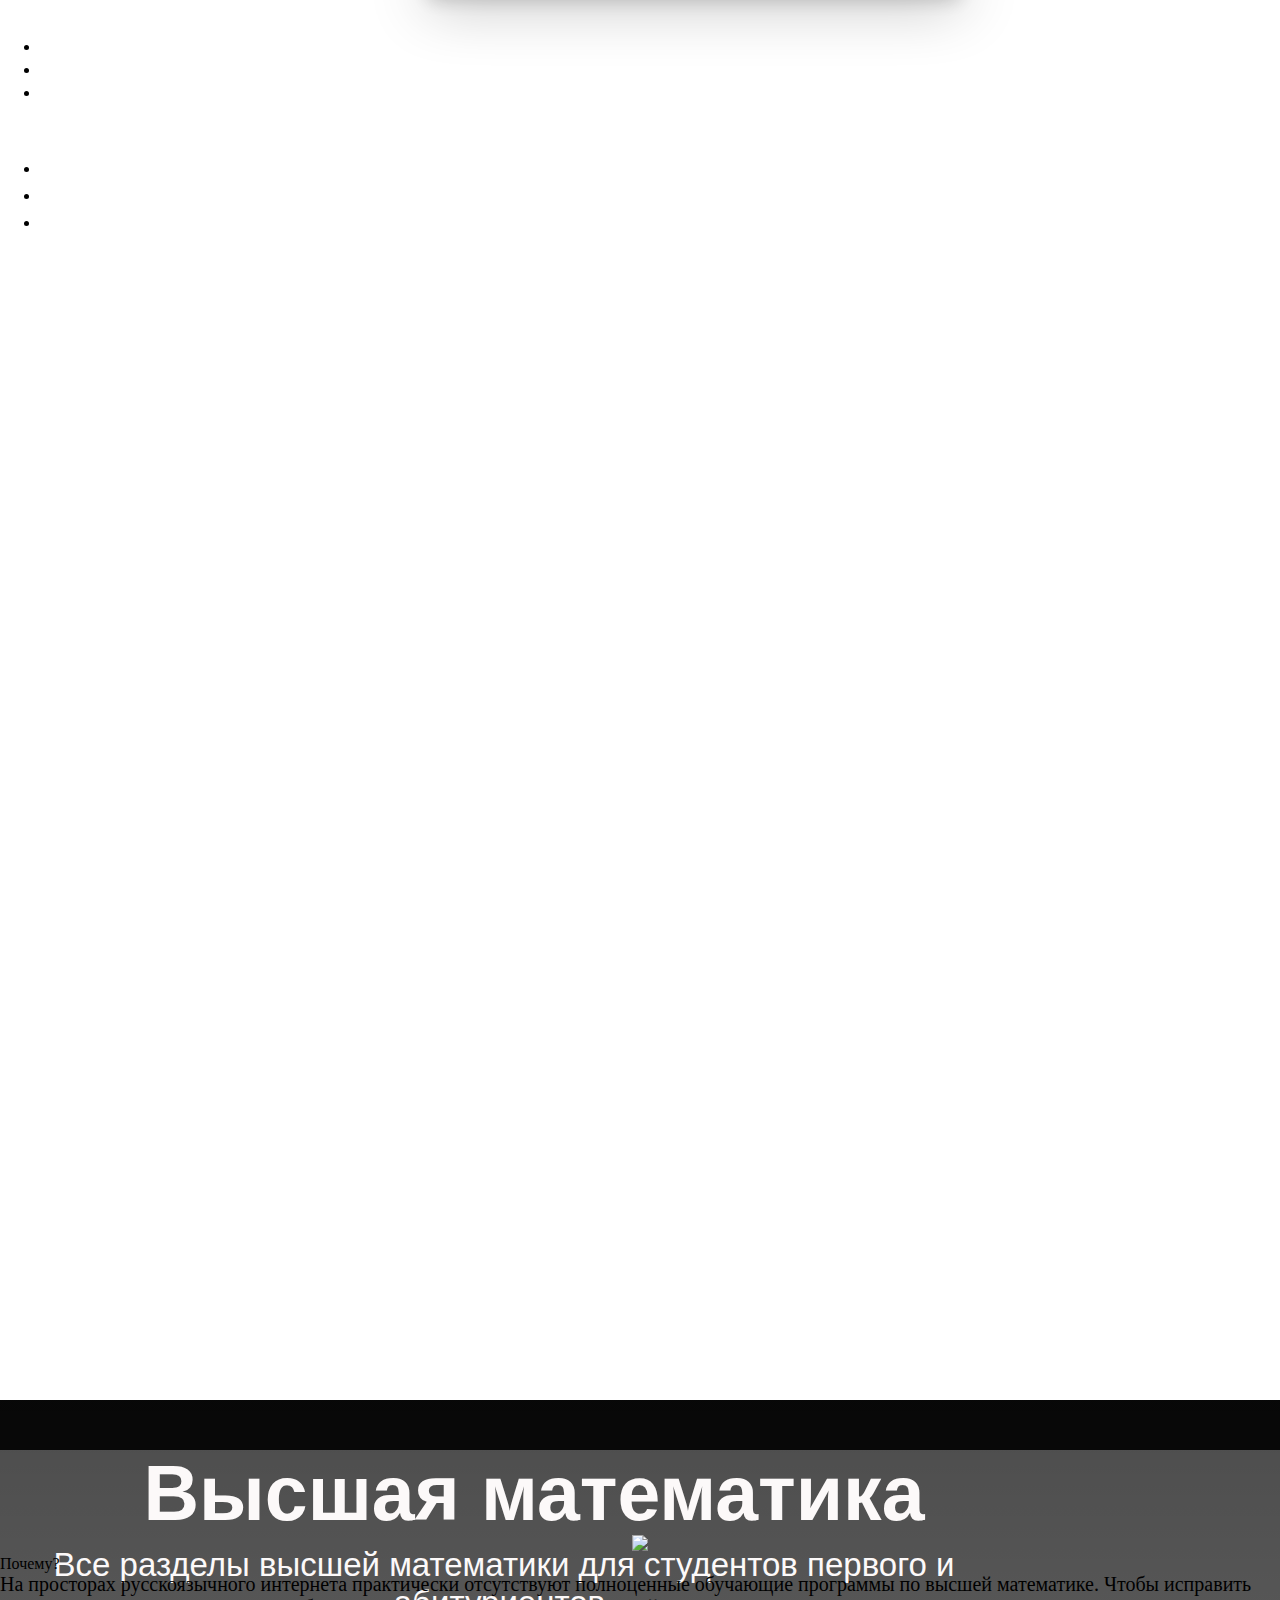
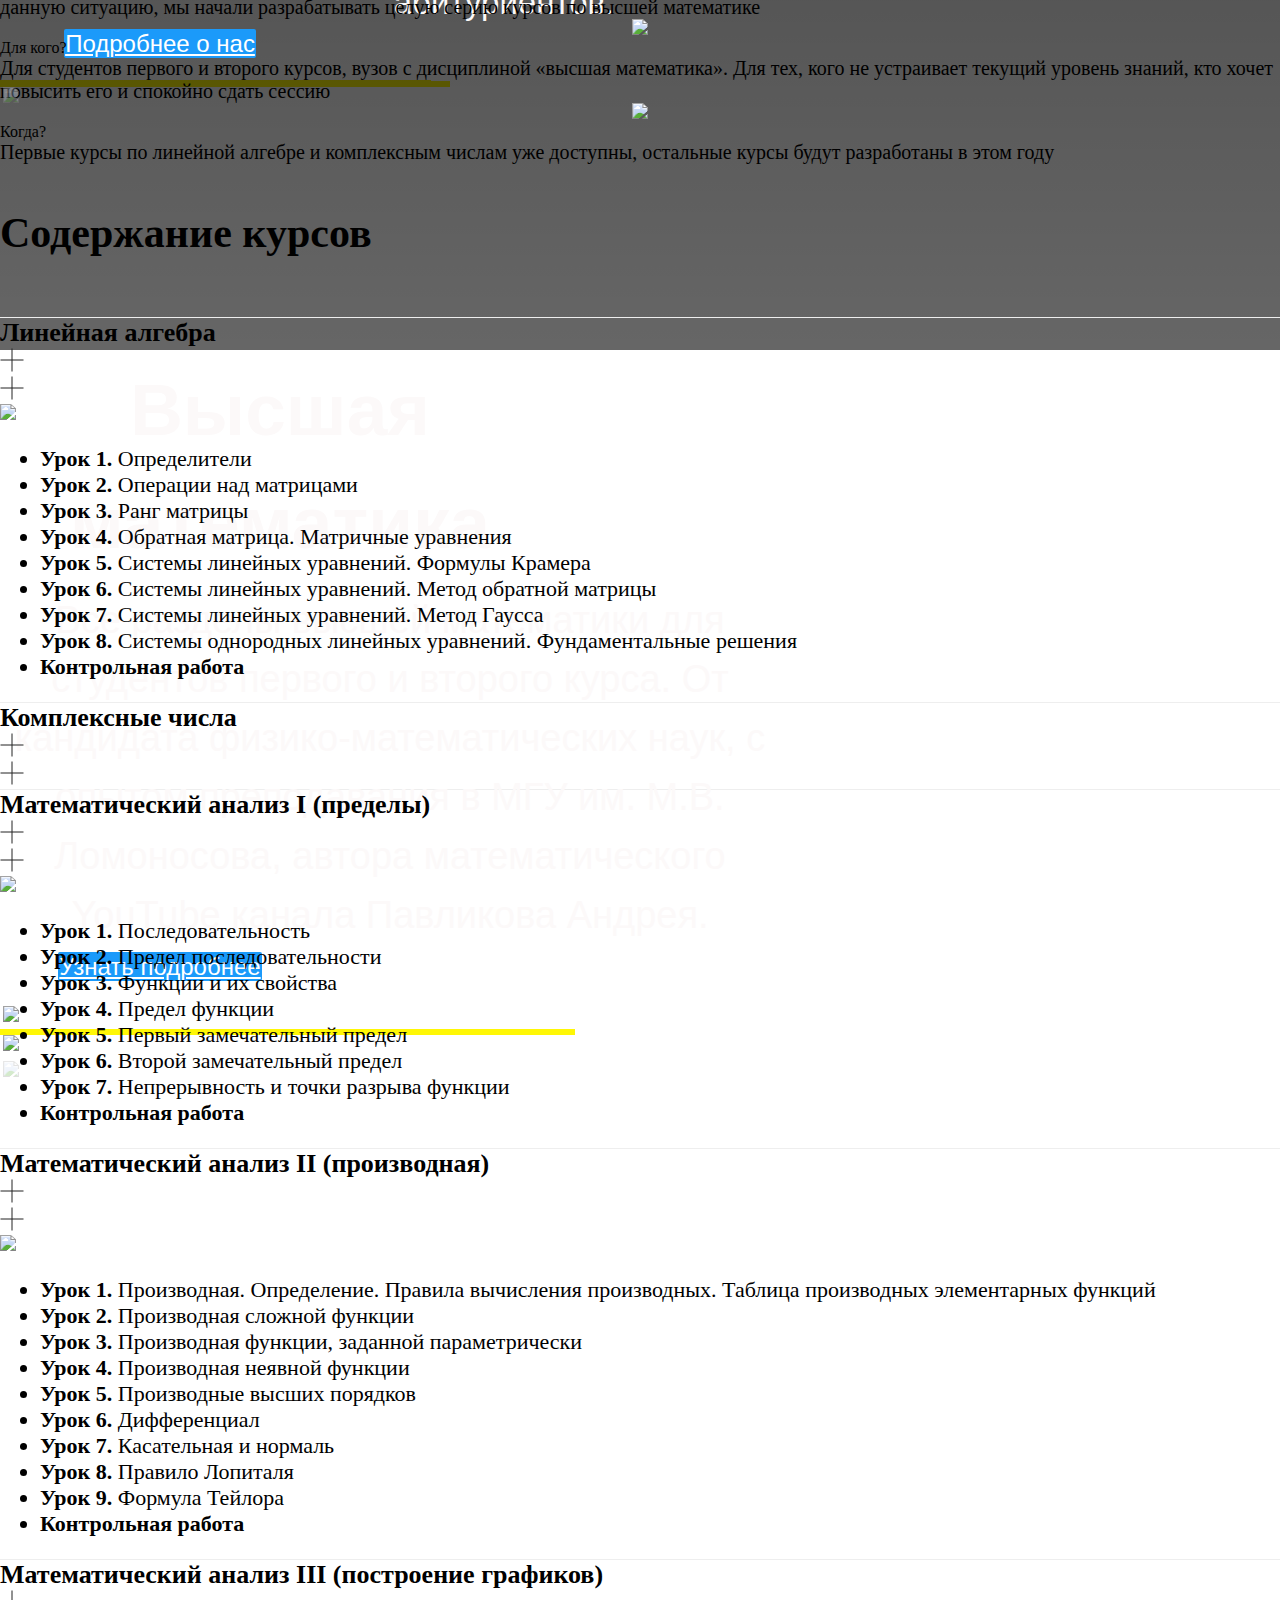
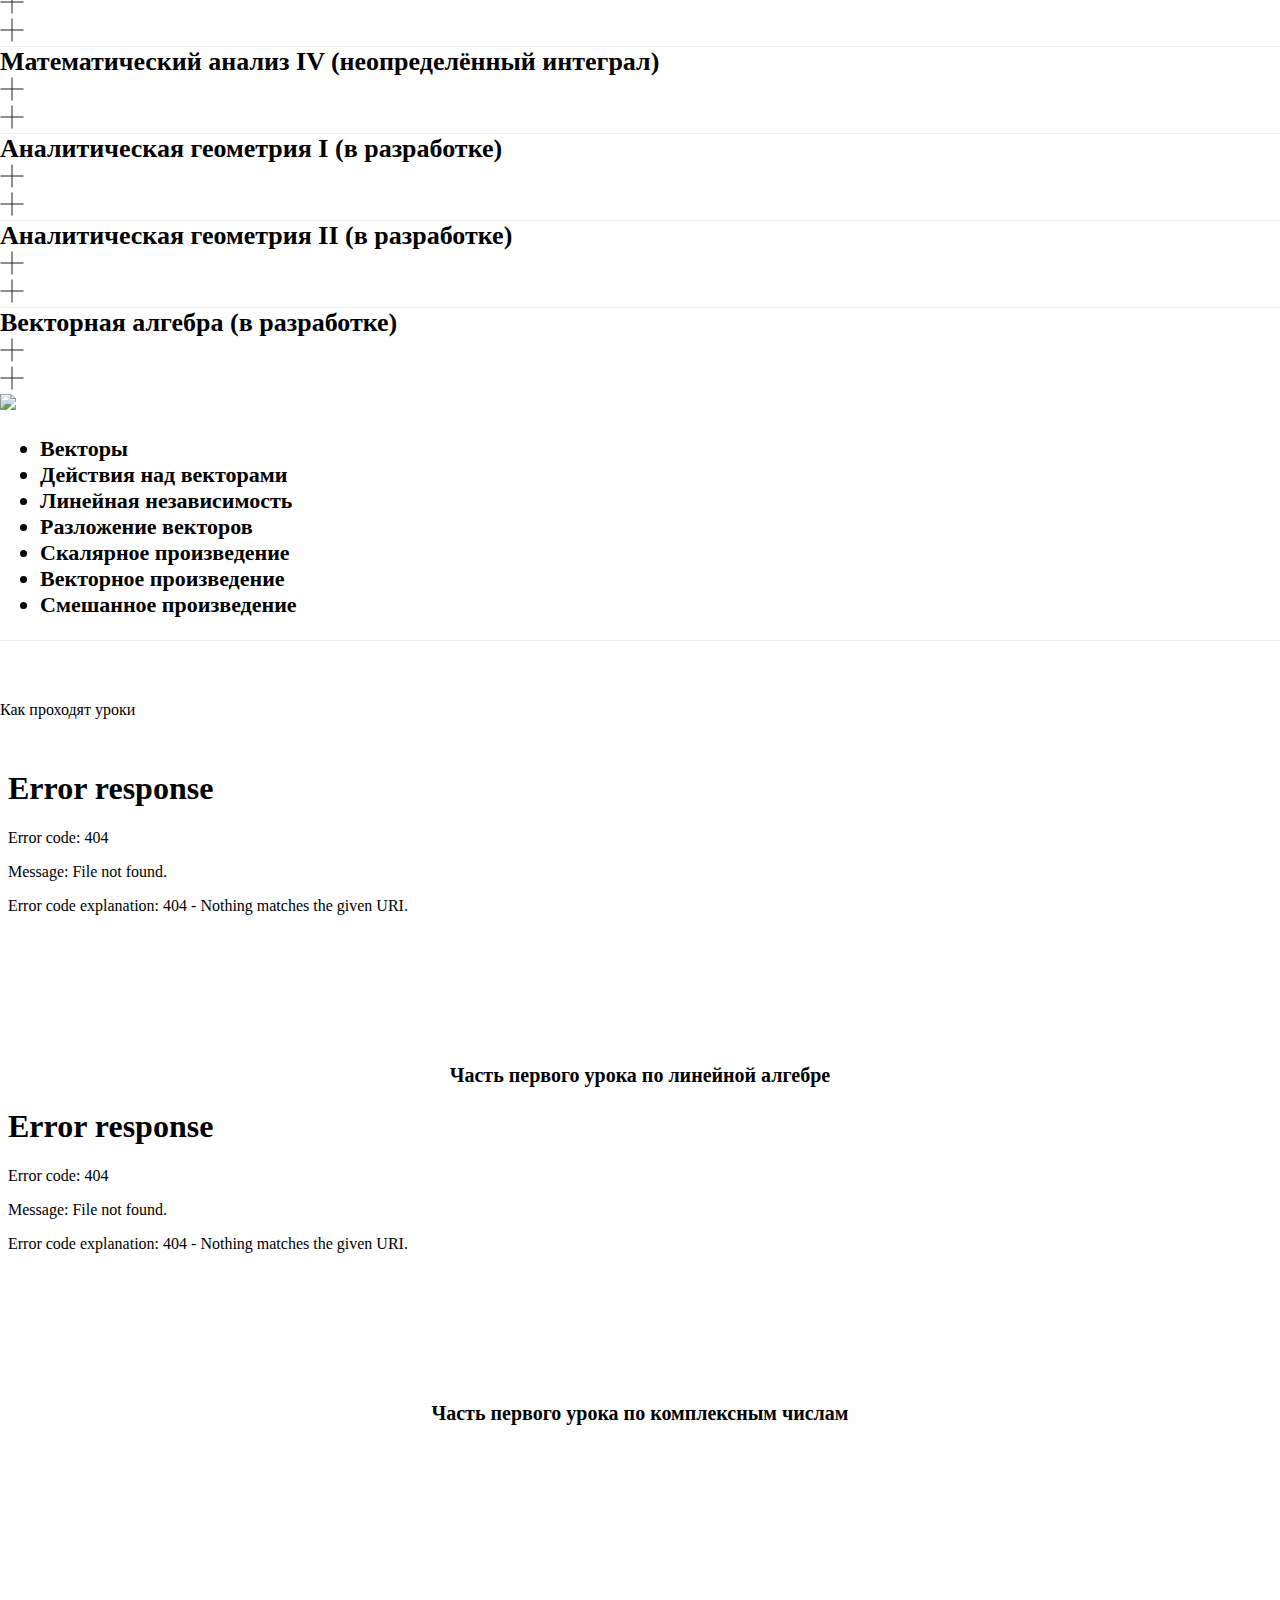
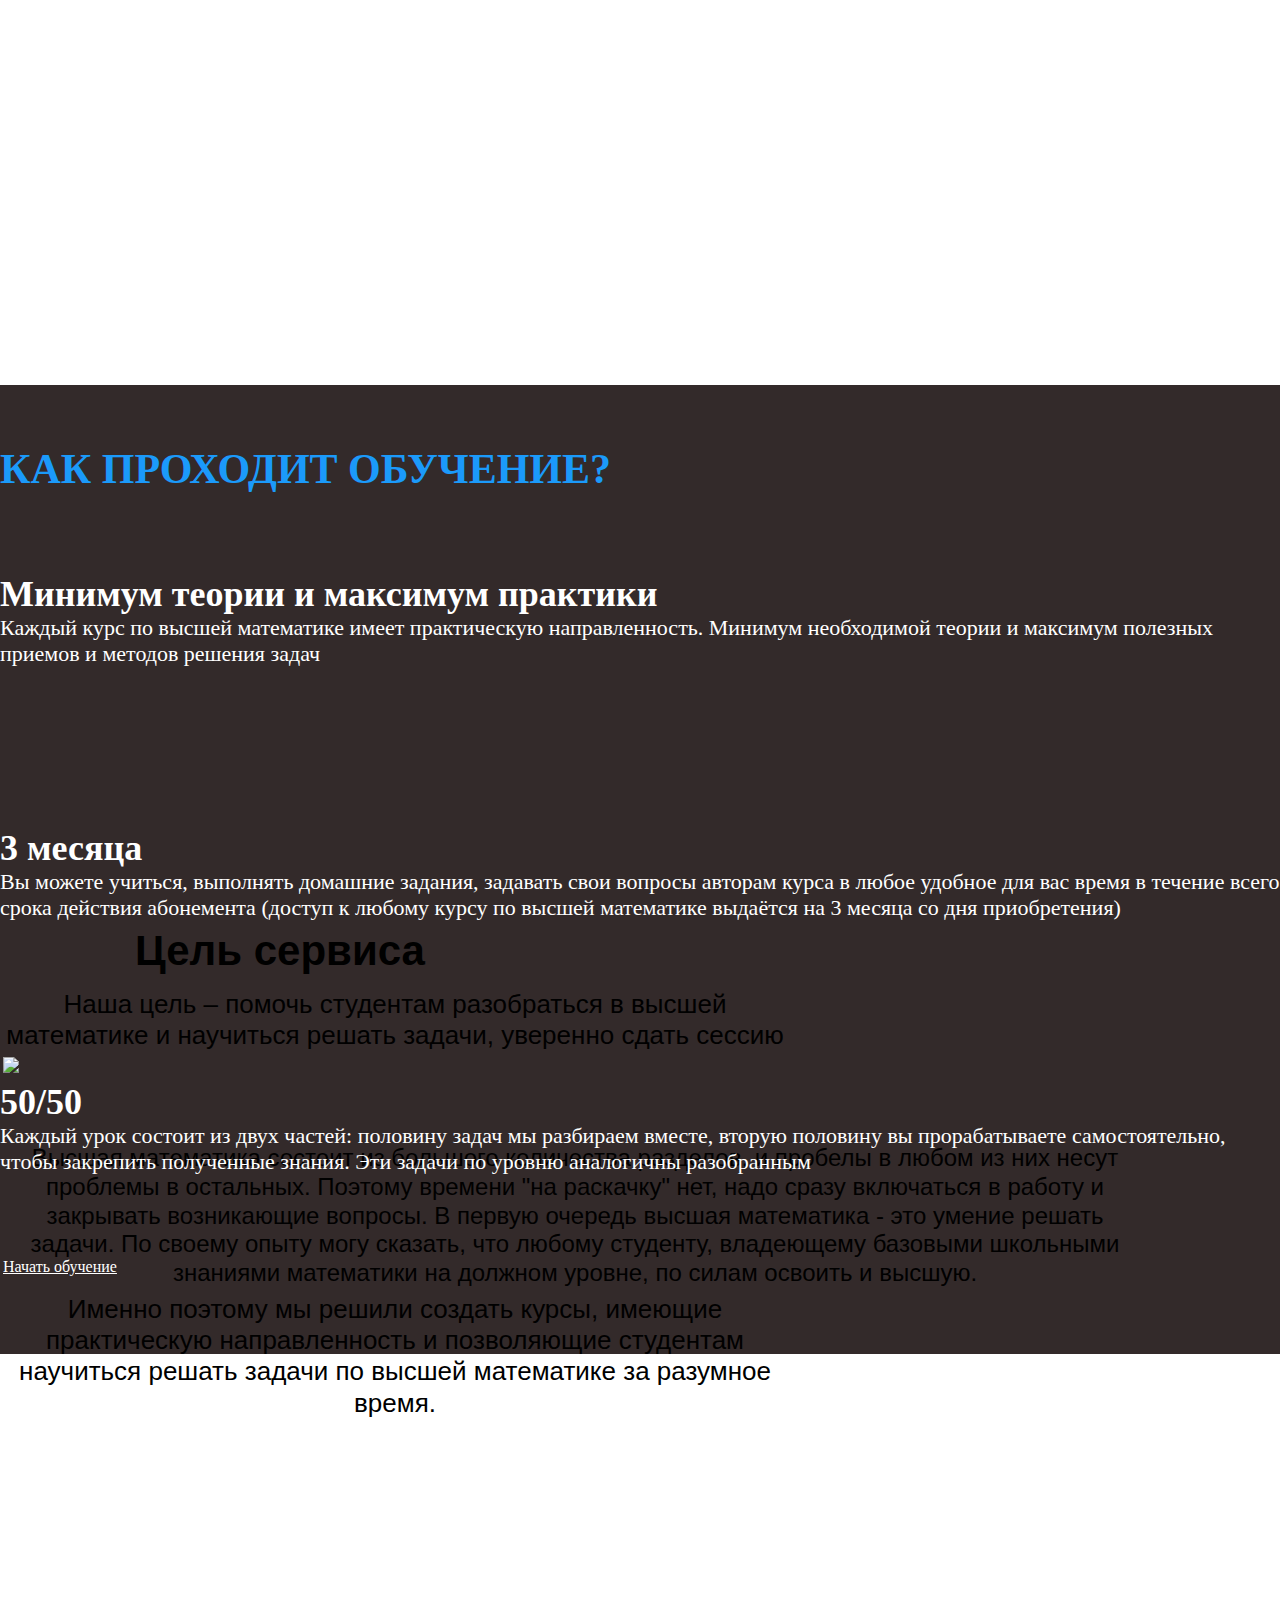
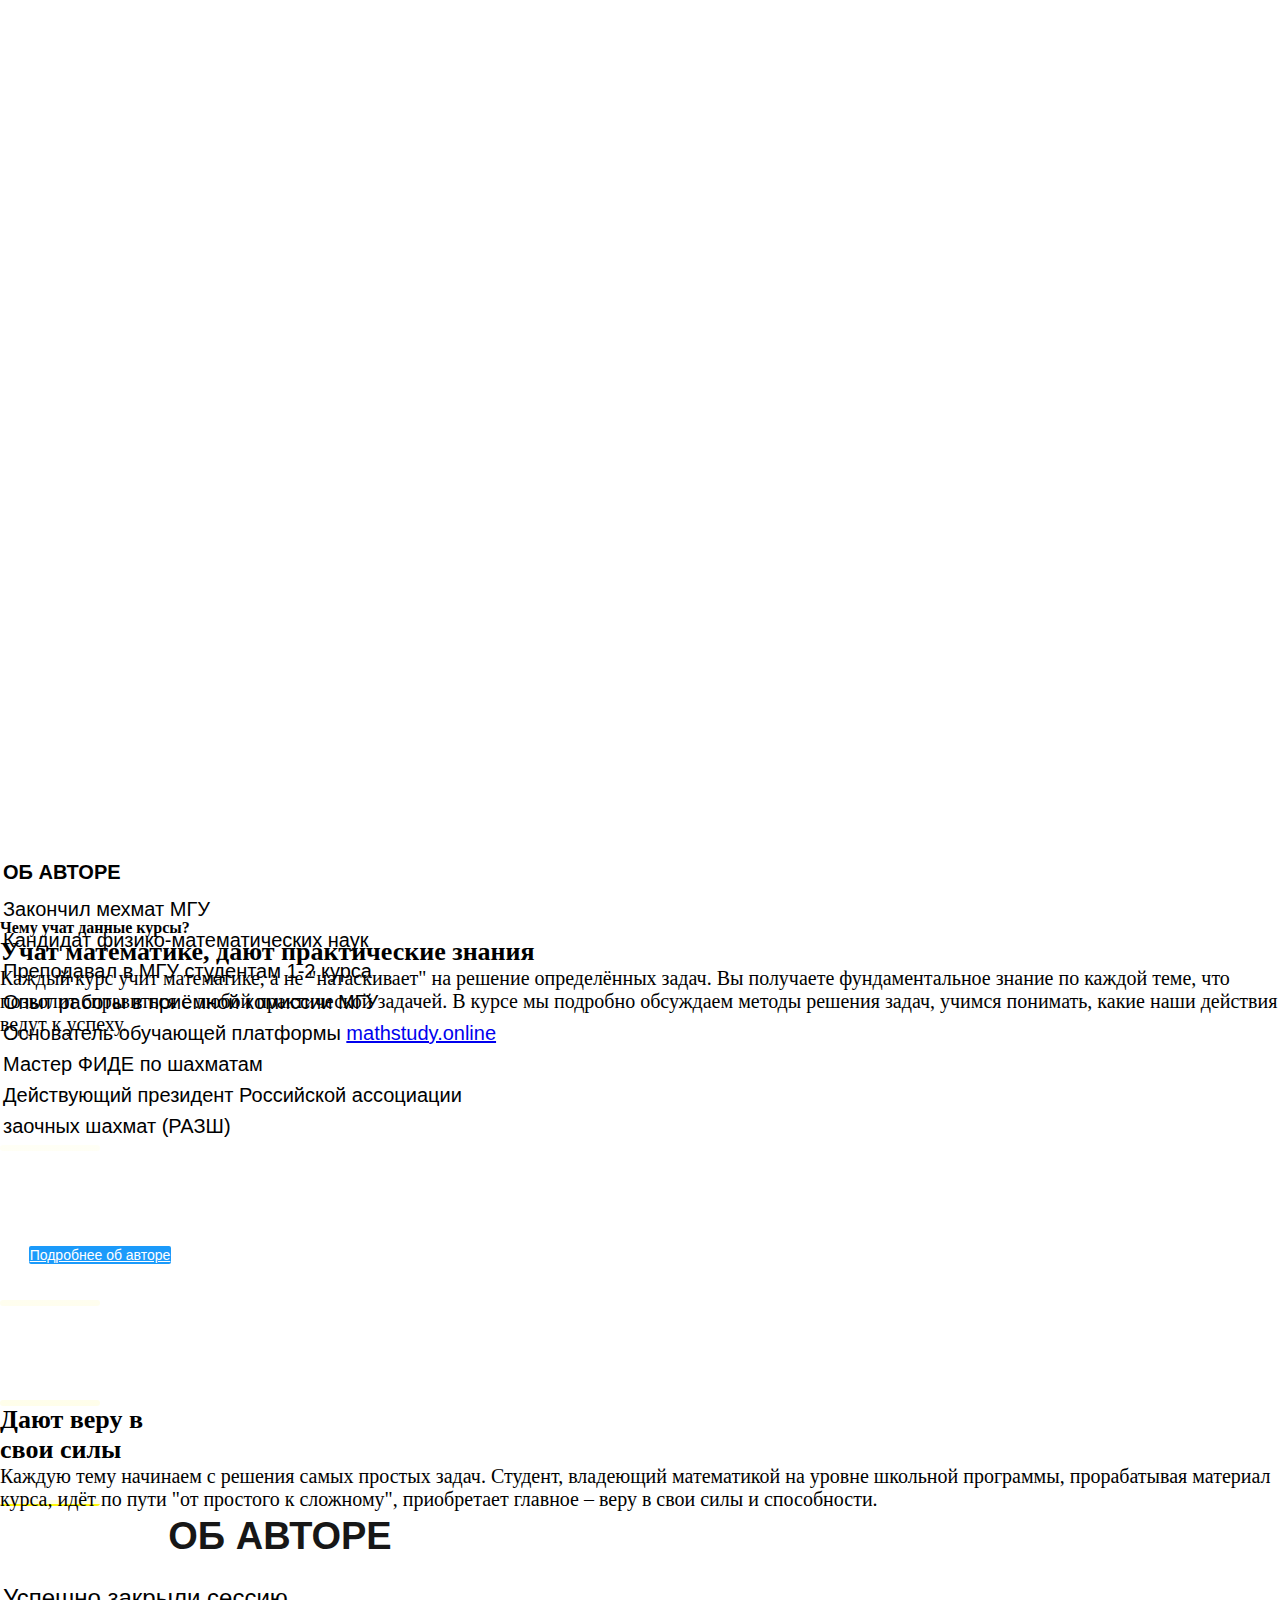
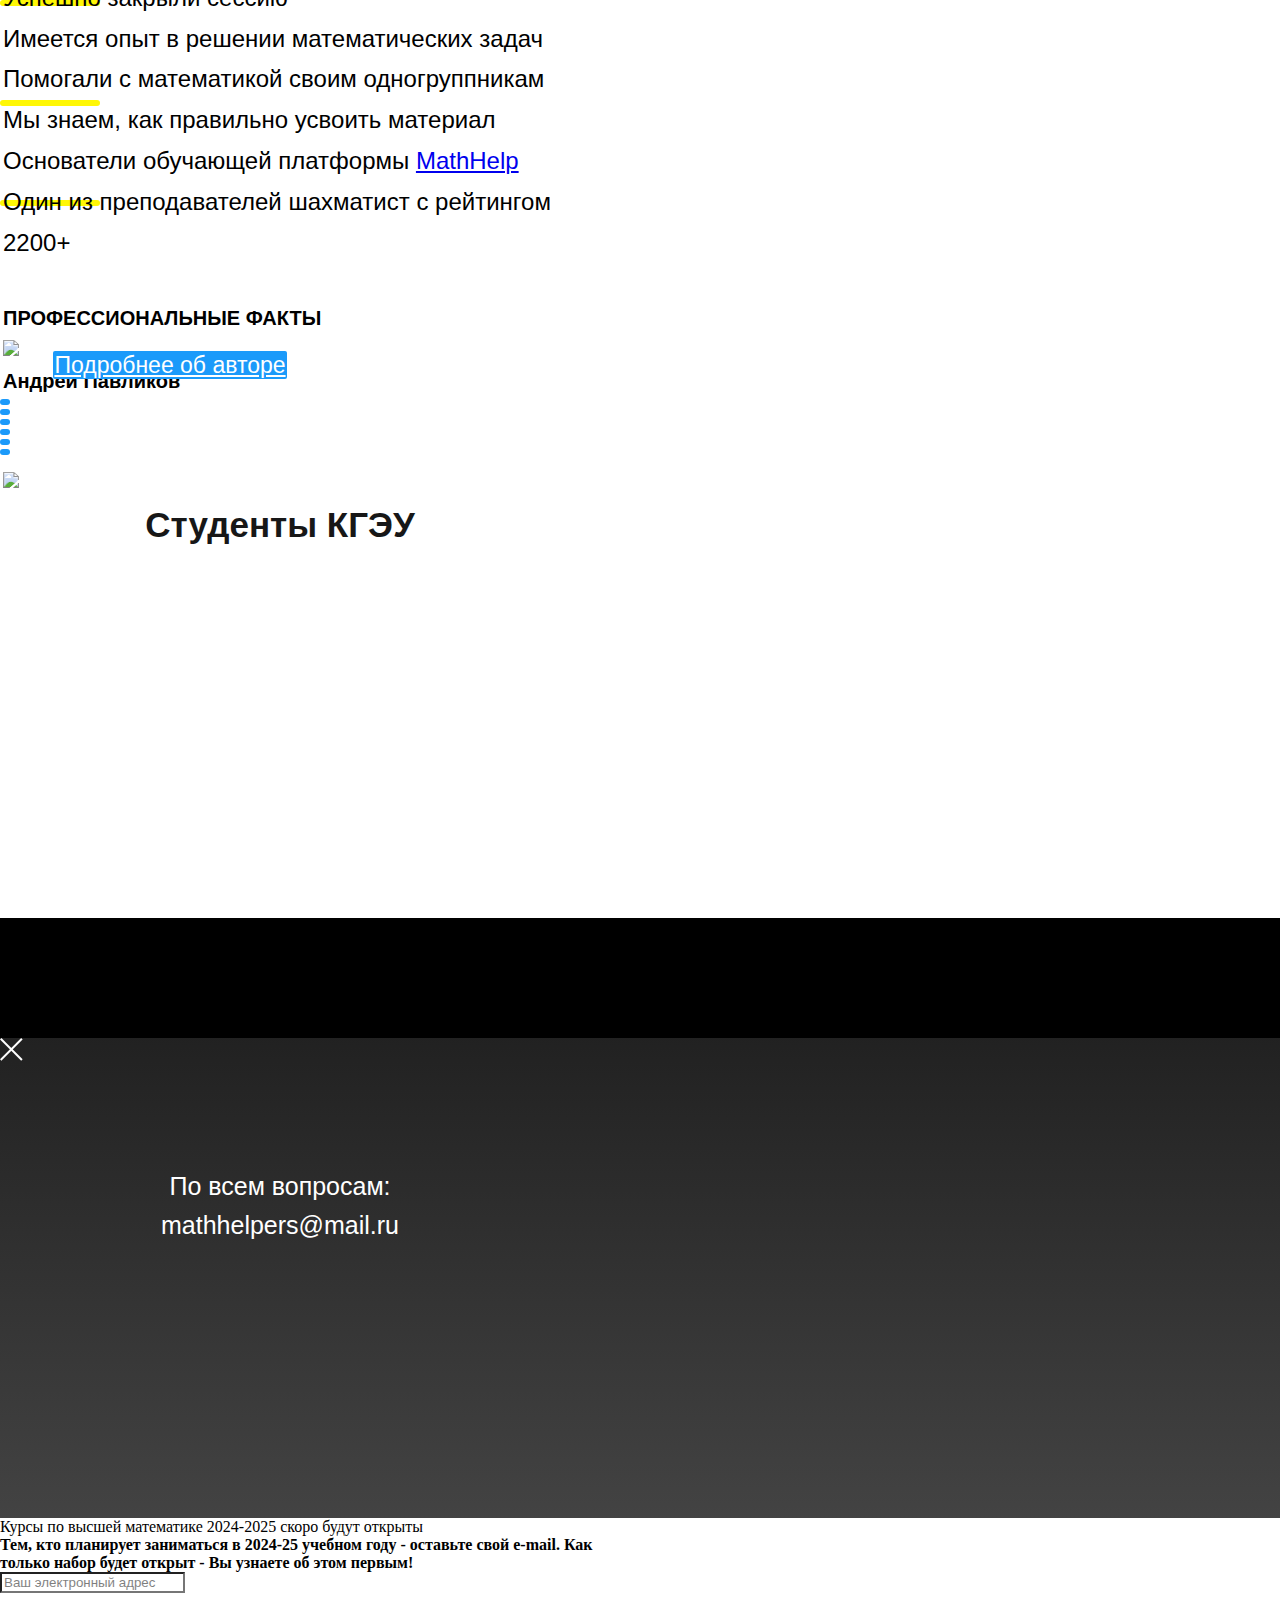
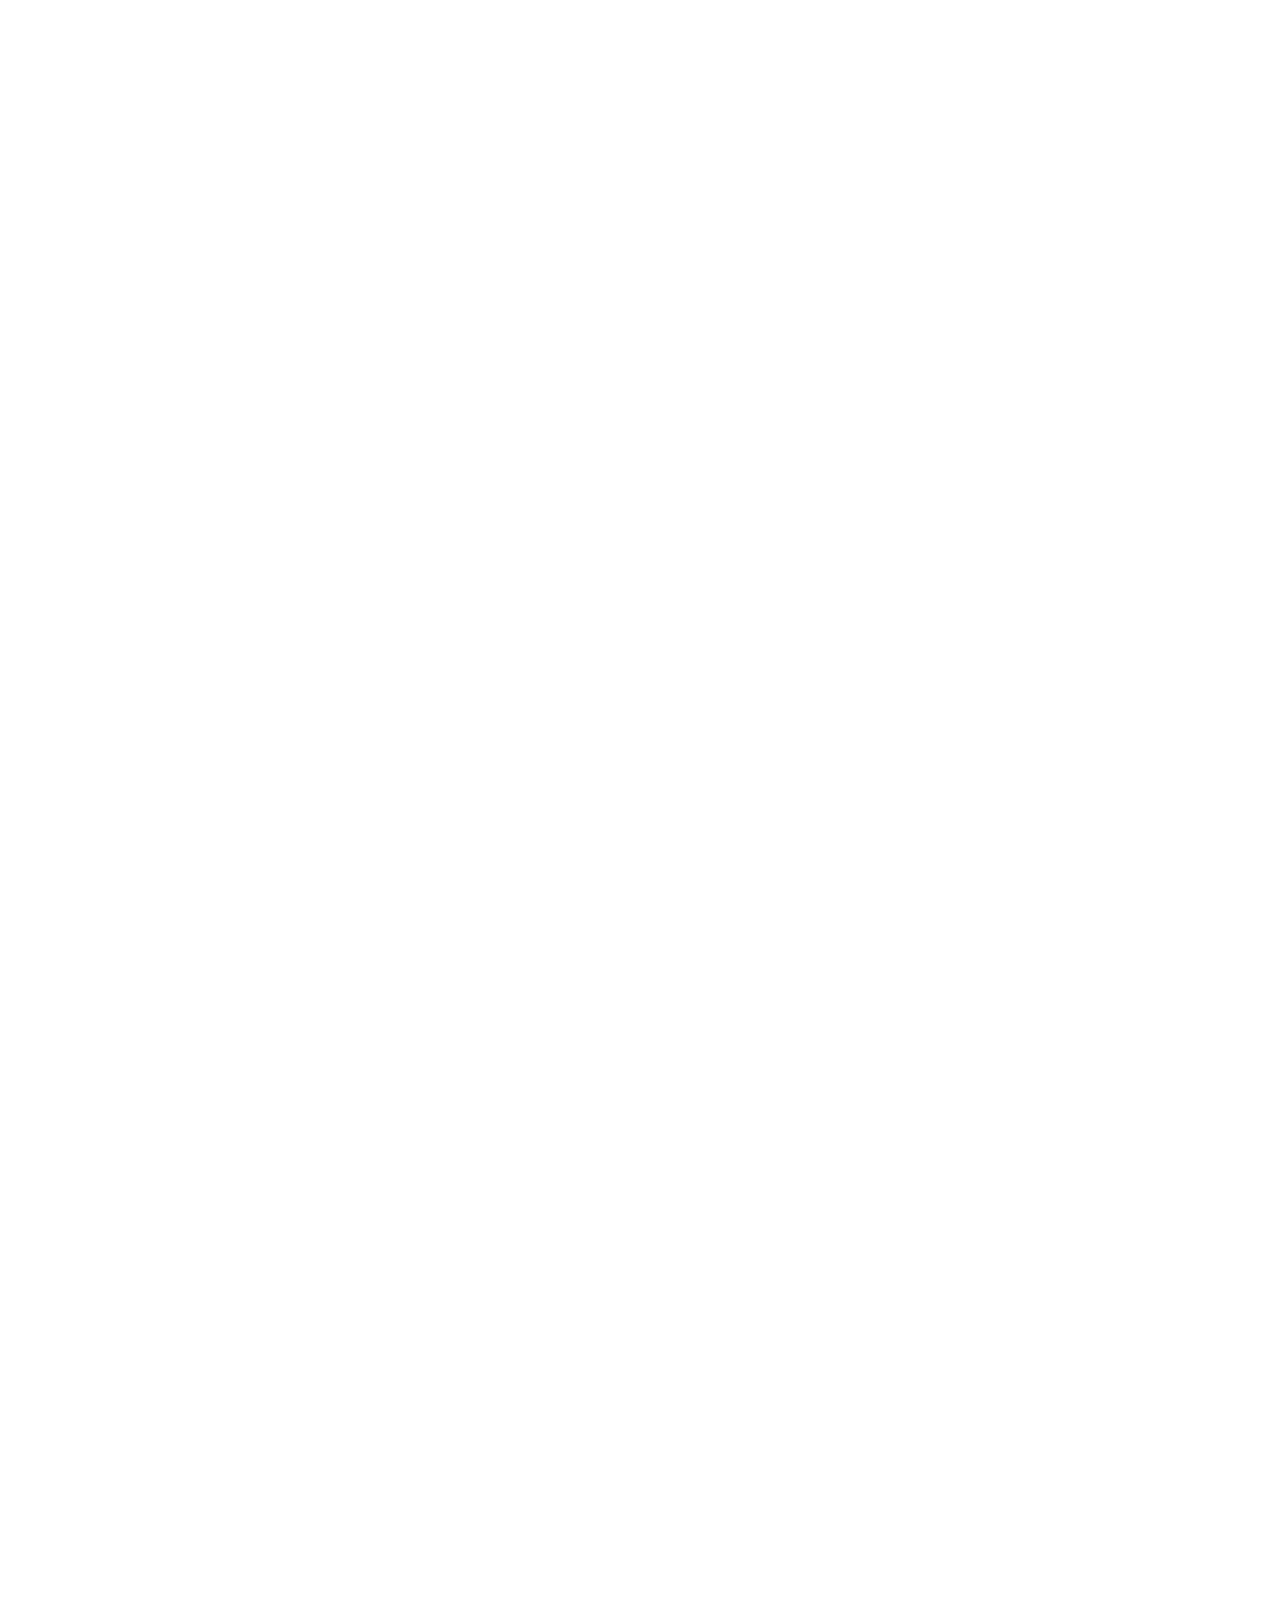
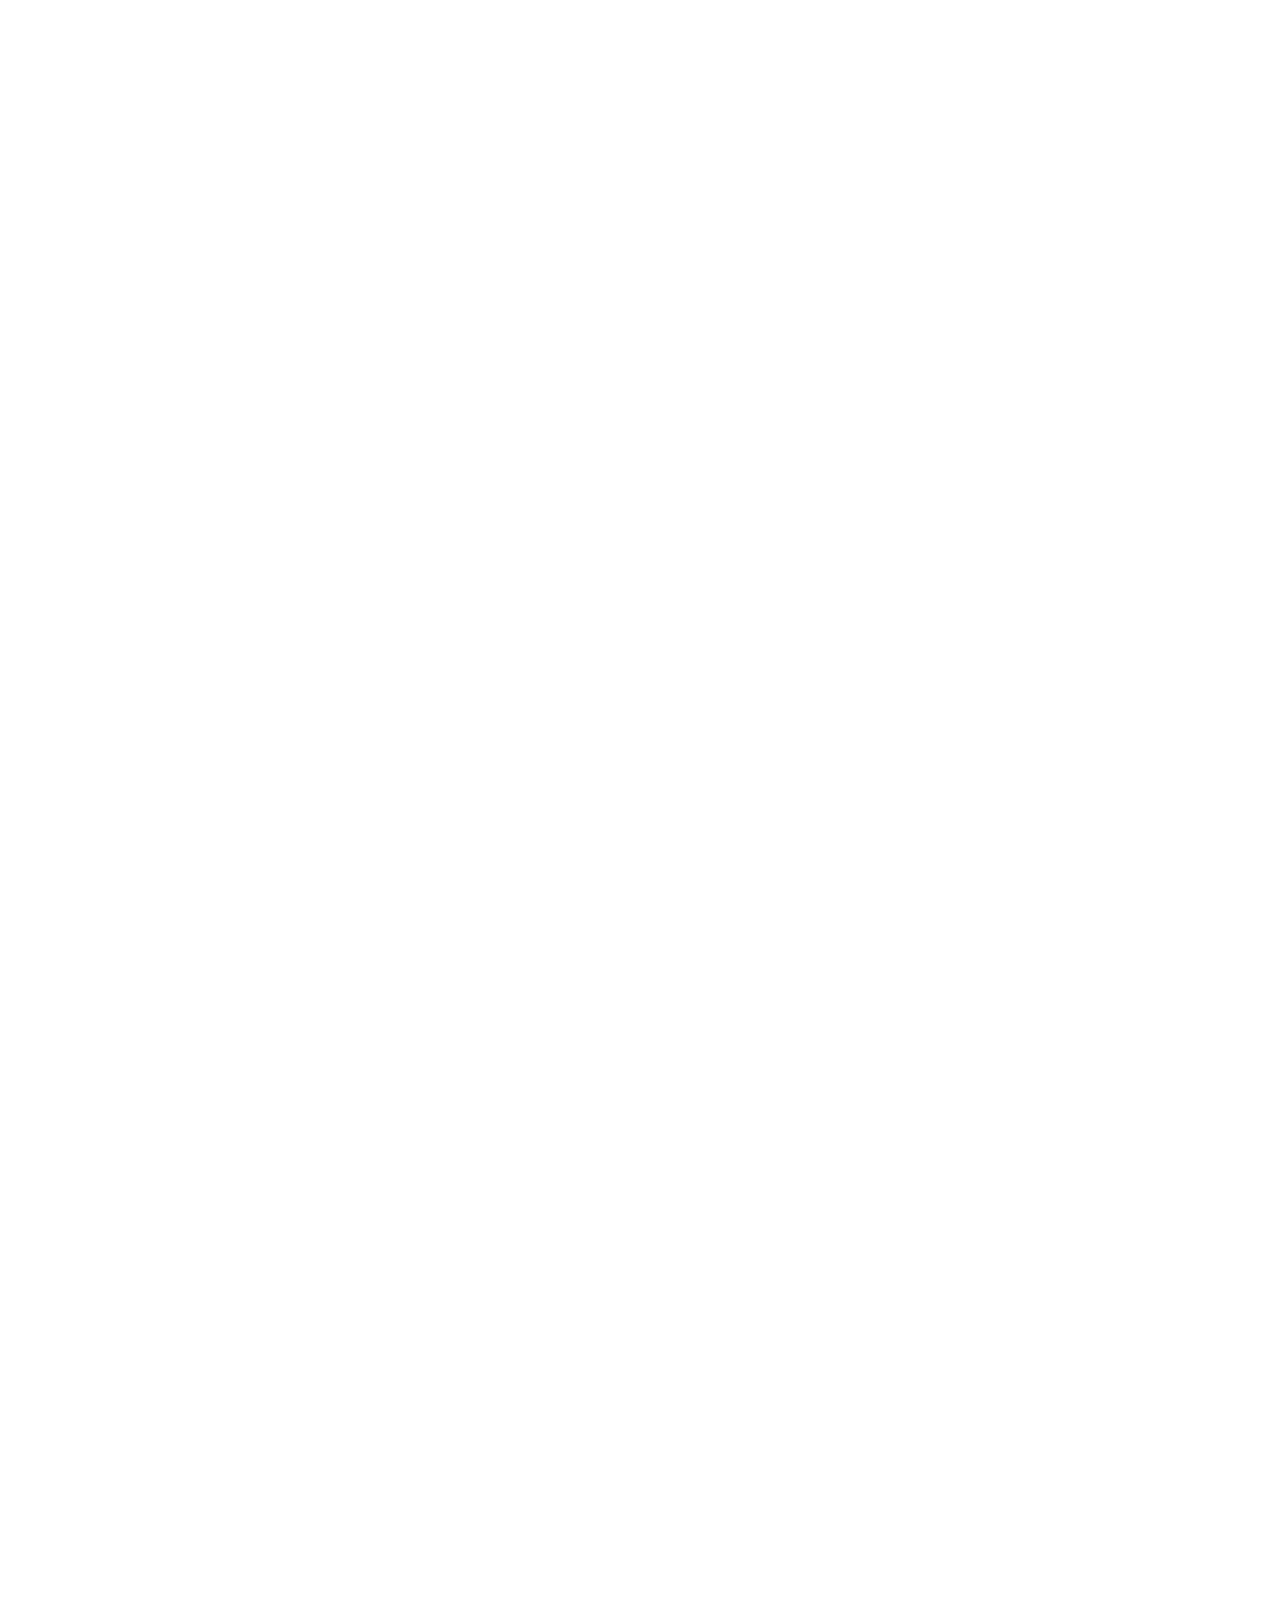
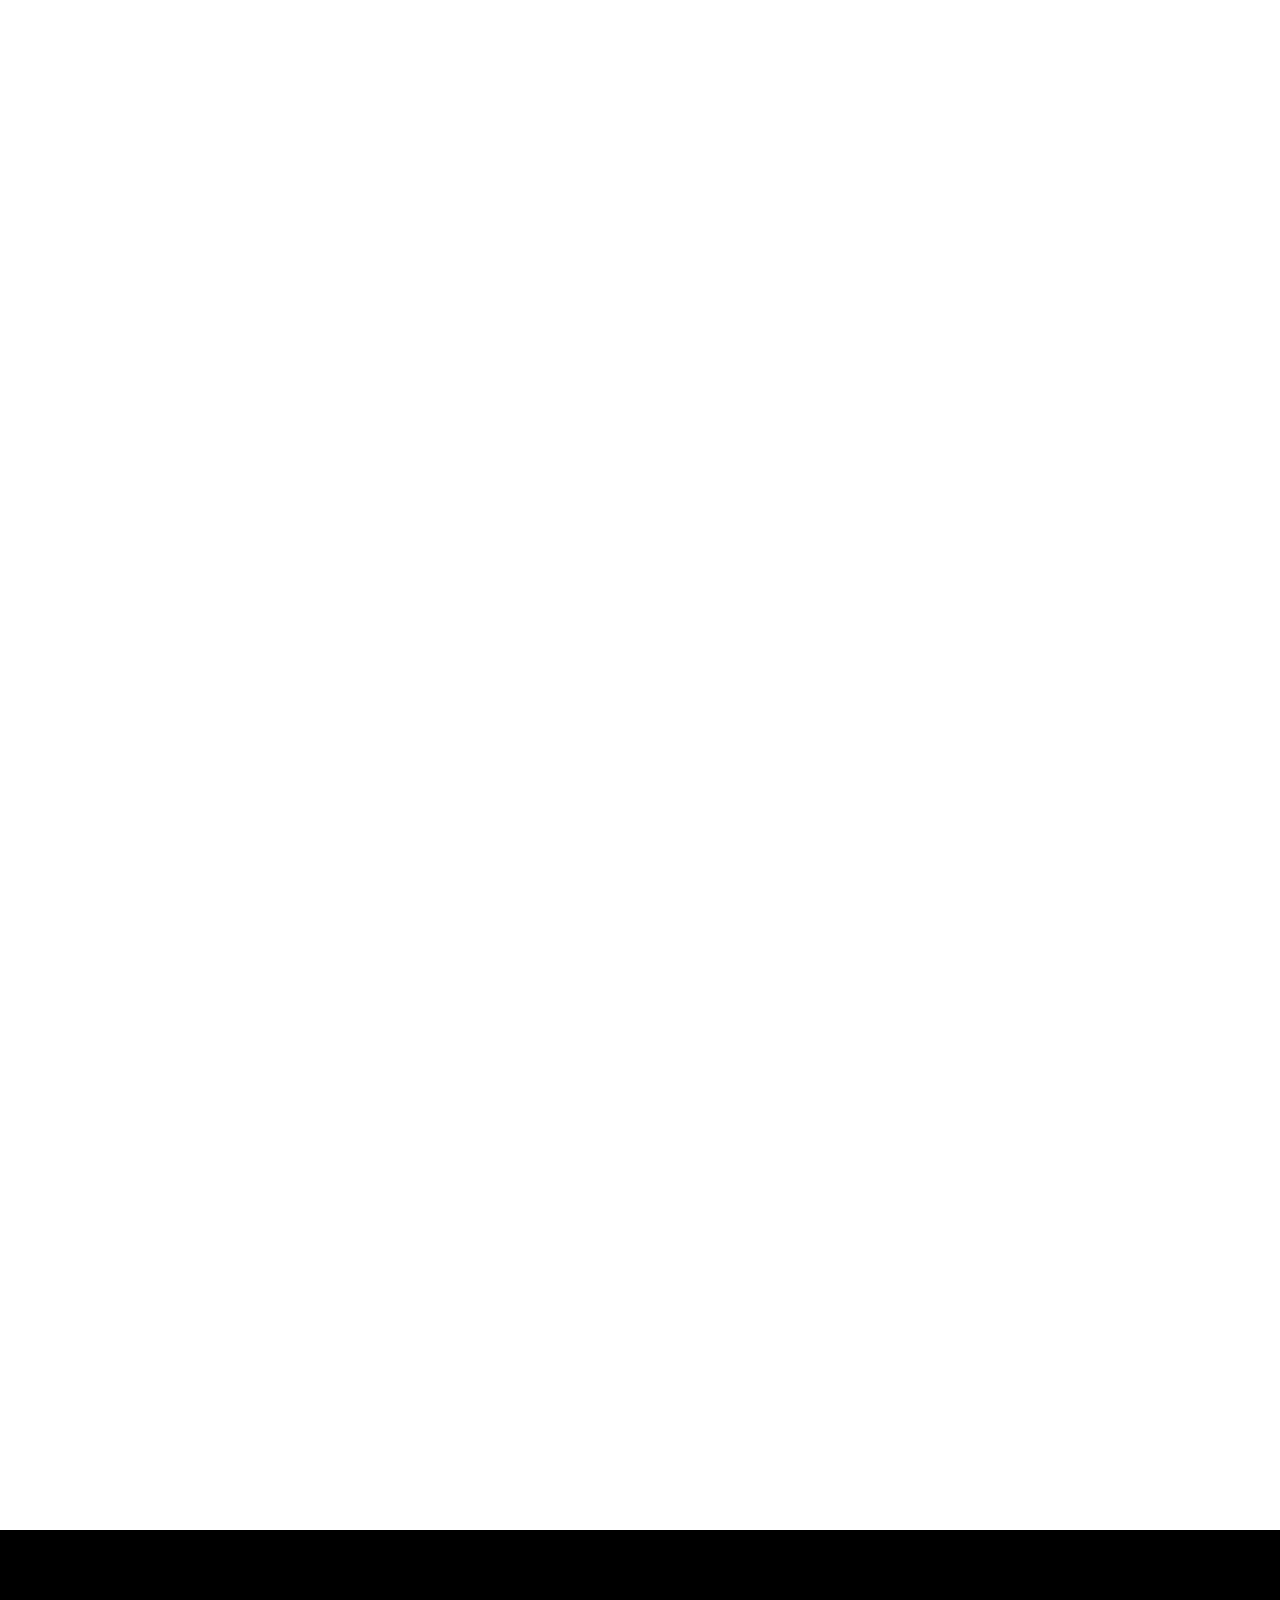
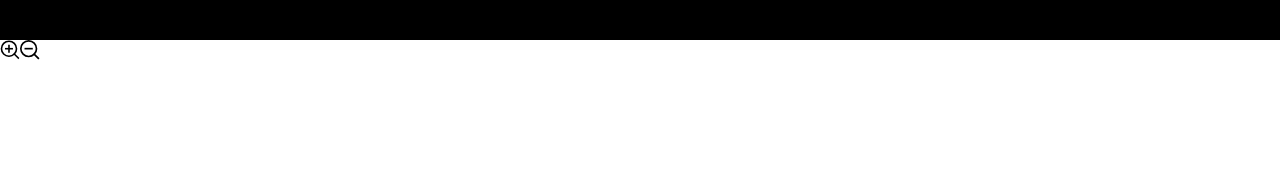
==== index.html @ 5dfff7cc "Add files via upload" ====
<!DOCTYPE html>
<!-- saved from url=(0117)file:///C:/Users/%D0%9F%D0%BE%D0%BB%D1%8C%D0%B7%D0%BE%D0%B2%D0%B0%D1%82%D0%B5%D0%BB%D1%8C/Desktop/MathHelp/index.html -->
<html><head><meta http-equiv="Content-Type" content="text/html; charset=UTF-8"><meta name="viewport" content="width=device-width, initial-scale=1.0"><!--metatextblock--><title>Высшая математика</title><meta name="description" content="Высшая математика"><meta property="og:url" content="https://mathstudy.online/highmath0"><meta property="og:title" content="Высшая математика"><meta property="og:description" content="Высшая математика"><meta property="og:type" content="website"><meta property="og:image" content="https://static.tildacdn.com/tild3362-3062-4933-a636-663063363964/_10.png"><link rel="canonical" href="https://mathstudy.online/highmath0"><!--/metatextblock--><meta property="fb:app_id" content="257953674358265"><meta name="format-detection" content="telephone=no"><meta http-equiv="x-dns-prefetch-control" content="on"><link rel="dns-prefetch" href="https://tilda.ws/"><link rel="dns-prefetch" href="https://static.tildacdn.com/"><link rel="shortcut icon" href="https://static.tildacdn.com/tild6137-6438-4837-a161-626165383333/favicon.ico" type="image/x-icon"><link rel="apple-touch-icon" href="https://static.tildacdn.com/tild3564-3334-4532-b136-653034393637/___1.png"><link rel="apple-touch-icon" sizes="76x76" href="https://static.tildacdn.com/tild3564-3334-4532-b136-653034393637/___1.png"><link rel="apple-touch-icon" sizes="152x152" href="https://static.tildacdn.com/tild3564-3334-4532-b136-653034393637/___1.png"><link rel="apple-touch-startup-image" href="https://static.tildacdn.com/tild3564-3334-4532-b136-653034393637/___1.png"><meta name="msapplication-TileColor" content="#000000"><meta name="msapplication-TileImage" content="https://static.tildacdn.com/tild3563-6638-4866-b438-666664666261/__.png"><!-- Assets --><link rel="stylesheet" href="./index_files/tilda-grid-3.0.min.css" type="text/css" media="all"><link rel="stylesheet" href="./index_files/tilda-blocks-2.12.css" type="text/css" media="all"><link rel="stylesheet" href="./index_files/tilda-animation-1.0.min.css" type="text/css" media="all"><link rel="stylesheet" href="./index_files/tilda-menusub-1.0.min.css" type="text/css" media="all"><link rel="stylesheet" href="./index_files/tilda-slds-1.4.min.css" type="text/css" media="all"><link rel="stylesheet" href="./index_files/tilda-zoom-2.0.min.css" type="text/css" media="all"><link rel="stylesheet" href="./index_files/tilda-popup-1.1.min.css" type="text/css" media="all"><script type="text/javascript" async="" id="tildastatscript" src="./index_files/tildastat-0.2.min.js.Без названия"></script><script async="" src="https://connect.facebook.net/en_US/fbevents.js"></script><script type="text/javascript" async="" id="tildastatscript" src="./index_files/tildastat-0.2.min(1).js.Без названия"></script><script async="" src="https://connect.facebook.net/en_US/fbevents.js"></script><script type="text/javascript" async="" id="tildastatscript" src="./index_files/tildastat-0.2(1).min.Без названия"></script><script async="" src="https://connect.facebook.net/en_US/fbevents.js"></script><script type="text/javascript" async="" id="tildastatscript" src="./index_files/tildastat-0(1).2.Без названия"></script><script async="" src="https://connect.facebook.net/en_US/fbevents.js"></script><script type="text/javascript" async="" id="tildastatscript" src="./index_files/tildastat-0(1).Без названия"></script><script async="" src="https://connect.facebook.net/en_US/fbevents.js"></script><script type="text/javascript" async="" id="tildastatscript" src="./index_files/tildastat-0(2).Без названия"></script><script async="" src="https://connect.facebook.net/en_US/fbevents.js"></script><script type="text/javascript" async="" id="tildastatscript" src="./index_files/tildastat-0(3).Без названия"></script><script async="" src="https://connect.facebook.net/en_US/fbevents.js"></script><script type="text/javascript" async="" id="tildastatscript" src="./index_files/tildastat-0(4).Без названия"></script><script async="" src="https://connect.facebook.net/en_US/fbevents.js"></script><script type="text/javascript" async="" id="tildastatscript" src="./index_files/tildastat-0(5).Без названия"></script><script async="" src="https://connect.facebook.net/en_US/fbevents.js"></script><script src="./index_files/jquery-1.10.2.min.js.Без названия"></script><script src="./index_files/tilda-scripts-2.8.min.js.Без названия"></script><script src="./index_files/tilda-blocks-2.7.js.Без названия"></script><script src="./index_files/lazyload-1.3.min.js.Без названия" charset="utf-8"></script><script src="./index_files/tilda-animation-1.0.min.js.Без названия" charset="utf-8"></script><script src="./index_files/tilda-menusub-1.0.min.js.Без названия" charset="utf-8"></script><script src="./index_files/tilda-slds-1.4.min.js.Без названия" charset="utf-8"></script><script src="./index_files/hammer.min.js.Без названия" charset="utf-8"></script><script src="./index_files/tilda-zoom-2.0.min.js.Без названия" charset="utf-8"></script><script src="./index_files/tilda-video-1.0.min.js.Без названия" charset="utf-8"></script><script src="./index_files/tilda-forms-1.0.min.js.Без названия" charset="utf-8"></script><!-- Facebook Pixel Code -->
<script>
  !function(f,b,e,v,n,t,s)
  {if(f.fbq)return;n=f.fbq=function(){n.callMethod?
  n.callMethod.apply(n,arguments):n.queue.push(arguments)};
  if(!f._fbq)f._fbq=n;n.push=n;n.loaded=!0;n.version='2.0';
  n.queue=[];t=b.createElement(e);t.async=!0;
  t.src=v;s=b.getElementsByTagName(e)[0];
  s.parentNode.insertBefore(t,s)}(window, document,'script',
  'https://connect.facebook.net/en_US/fbevents.js');
  fbq('init', '375756136409826');
  fbq('track', 'PageView');
</script>
<noscript><img height="1" width="1" style="display:none"
  src="https://www.facebook.com/tr?id=375756136409826&ev=PageView&noscript=1"
/></noscript>
<!-- End Facebook Pixel Code --><script type="text/javascript">window.dataLayer = window.dataLayer || [];</script><script type="text/javascript">if((/bot|google|yandex|baidu|bing|msn|duckduckbot|teoma|slurp|crawler|spider|robot|crawling|facebook/i.test(navigator.userAgent))===false && typeof(sessionStorage)!='undefined' && sessionStorage.getItem('visited')!=='y'){	var style=document.createElement('style');	style.type='text/css';	style.innerHTML='@media screen and (min-width: 980px) {.t-records {opacity: 0;}.t-records_animated {-webkit-transition: opacity ease-in-out .2s;-moz-transition: opacity ease-in-out .2s;-o-transition: opacity ease-in-out .2s;transition: opacity ease-in-out .2s;}.t-records.t-records_visible {opacity: 1;}}';	document.getElementsByTagName('head')[0].appendChild(style);	$(document).ready(function() {	$('.t-records').addClass('t-records_animated');	setTimeout(function(){ $('.t-records').addClass('t-records_visible'); sessionStorage.setItem('visited','y');	},400);	});
}</script><style type="text/css">@media screen and (min-width: 980px) {.t-records {opacity: 0;}.t-records_animated {-webkit-transition: opacity ease-in-out .2s;-moz-transition: opacity ease-in-out .2s;-o-transition: opacity ease-in-out .2s;transition: opacity ease-in-out .2s;}.t-records.t-records_visible {opacity: 1;}}</style><style type="text/css">@media screen and (min-width: 980px) {.t-records {opacity: 0;}.t-records_animated {-webkit-transition: opacity ease-in-out .2s;-moz-transition: opacity ease-in-out .2s;-o-transition: opacity ease-in-out .2s;transition: opacity ease-in-out .2s;}.t-records.t-records_visible {opacity: 1;}}</style><style type="text/css">@media screen and (min-width: 980px) {.t-records {opacity: 0;}.t-records_animated {-webkit-transition: opacity ease-in-out .2s;-moz-transition: opacity ease-in-out .2s;-o-transition: opacity ease-in-out .2s;transition: opacity ease-in-out .2s;}.t-records.t-records_visible {opacity: 1;}}</style><style type="text/css">@media screen and (min-width: 980px) {.t-records {opacity: 0;}.t-records_animated {-webkit-transition: opacity ease-in-out .2s;-moz-transition: opacity ease-in-out .2s;-o-transition: opacity ease-in-out .2s;transition: opacity ease-in-out .2s;}.t-records.t-records_visible {opacity: 1;}}</style><style type="text/css">@media screen and (min-width: 980px) {.t-records {opacity: 0;}.t-records_animated {-webkit-transition: opacity ease-in-out .2s;-moz-transition: opacity ease-in-out .2s;-o-transition: opacity ease-in-out .2s;transition: opacity ease-in-out .2s;}.t-records.t-records_visible {opacity: 1;}}</style><style type="text/css">@media screen and (min-width: 980px) {.t-records {opacity: 0;}.t-records_animated {-webkit-transition: opacity ease-in-out .2s;-moz-transition: opacity ease-in-out .2s;-o-transition: opacity ease-in-out .2s;transition: opacity ease-in-out .2s;}.t-records.t-records_visible {opacity: 1;}}</style></head><body class="t-body" style="margin: 0px;"><!--allrecords--><div id="allrecords" class="t-records t-records_animated t-records_visible" data-hook="blocks-collection-content-node" data-tilda-project-id="899875" data-tilda-page-id="7171545" data-tilda-page-alias="highmath0" data-tilda-formskey="6db322317da57433df6edb0846382b87"><!--header--><div id="t-header" class="t-records t-records_animated t-records_visible" data-hook="blocks-collection-content-node" data-tilda-project-id="899875" data-tilda-page-id="7054202" data-tilda-page-alias="shapka" data-tilda-formskey="6db322317da57433df6edb0846382b87"></div><!--/header--><div id="rec125915312" class="r t-rec t-screenmin-480px" style=" " data-animationappear="off" data-record-type="456" data-screen-min="480px"><!-- T456 --><div id="nav125915312marker"></div><div id="nav125915312" class="t456 t456__positionabsolute " style=" " data-bgcolor-hex="" data-bgcolor-rgba="" data-navmarker="nav125915312marker" data-appearoffset="" data-bgopacity-two="" data-menushadow="" data-bgopacity="1" data-menu-items-align="right" data-menu="yes" data-bgcolor-setbyscript="yes"> <div class="t456__maincontainer " style=""> <div class="t456__leftwrapper" style=""> <div style="display: block;"> <a href="https://mathstudy.online/" style="color:#ffffff;"> <img alt="" style="max-width: 150px; width: 150px;" imgfield="img" class="t456__imglogo t456__imglogomobile" src="./index_files/noroot.png"> </a> </div> </div> <div class="t456__rightwrapper t456__menualign_right" style=""> <ul class="t456__list"> <li class="t456__list_item"><a class="t-menu__link-item" href="https://mathstudy.online/" data-menu-submenu-hook="" style="color:#ffffff;font-size:20px;font-weight:600;" data-menu-item-number="1">На главную</a> </li> <li class="t456__list_item"><a class="t-menu__link-item" href="https://vk.com/mathemahelp" data-menu-submenu-hook="" style="color:#ffffff;font-size:20px;font-weight:600;" data-menu-item-number="2">Мы ВКонтакте</a> </li> <li class="t456__list_item"><a class="t-menu__link-item" href="https://vk.me/join/doxg4ZahVcW9j1aWtGQ1I98yDOBHtVmsJTM=" data-menu-submenu-hook="" style="color:#ffffff;font-size:20px;font-weight:600;" data-menu-item-number="3">Наша беседа ВКонтакте</a> </li> </ul> </div> </div></div><style>@media screen and (max-width: 980px) { #rec125915312 .t456__leftcontainer{ padding: 20px; }
}
@media screen and (max-width: 980px) { #rec125915312 .t456__imglogo{ padding: 20px 0; }
}</style><script type="text/javascript"> $(document).ready(function() { t456_highlight(); });
$(window).resize(function() { t456_setBg('125915312');
});
$(document).ready(function() { t456_setBg('125915312');
});</script><style>#rec125915312 .t-menu__link-item{ -webkit-transition: color 0.3s ease-in-out, opacity 0.3s ease-in-out; transition: color 0.3s ease-in-out, opacity 0.3s ease-in-out;	}
#rec125915312 .t-menu__link-item.t-active{ color:#1b9afa !important; }
#rec125915312 .t-menu__link-item:not(.t-active):not(.tooltipstered):hover{ color: #1b9afa !important; }
@supports (overflow:-webkit-marquee) and (justify-content:inherit)
{ #rec125915312 .t-menu__link-item, #rec125915312 .t-menu__link-item.t-active { opacity: 1 !important; }
}</style><script type="text/javascript"> $(document).ready(function() { setTimeout(function(){ t_menusub_init('125915312'); }, 500); });</script><style>@media screen and (max-width: 980px) { #rec125915312 .t-menusub__menu .t-menusub__link-item { color:#ffffff !important; } #rec125915312 .t-menusub__menu .t-menusub__link-item.t-active { color:#ffffff !important; }
}</style> </div><div id="rec125915313" class="r t-rec t-rec_pt_0 t-rec_pb_0 t-screenmax-480px" style="padding-top: 0px; padding-bottom: 0px; opacity: 1;" data-animationappear="off" data-record-type="450" data-screen-max="480px"> <div class="t450__burger_container t450__small " data-appearoffset="" data-hideoffset="" style="top:15px; "> <div class="t450__burger_bg t450__burger_cirqle" style="; opacity:0.50;"></div> <div class="t450__burger"> <span style="background-color:#1b9afa;"></span> <span style="background-color:#1b9afa;"></span> <span style="background-color:#1b9afa;"></span> <span style="background-color:#1b9afa;"></span> </div> </div><!-- t450 --><div id="nav125915313marker"></div><div class="t450__overlay "> <div class="t450__overlay_bg" style=" "></div></div><div id="nav125915313" class="t450" data-tooltip-hook="#menuopen" style="max-width: 260px;"> <div class="t450__close t450_opened "> <div class="t450__close_icon"> <span style="background-color:#ffffff;"></span> <span style="background-color:#ffffff;"></span> <span style="background-color:#ffffff;"></span> <span style="background-color:#ffffff;"></span> </div> </div> <div class="t450__container t-align_left"> <div class="t450__top"> <div class="t450__logowrapper"> <a href="https://mathstudy.online/" style=""><img src="file:///C:/Users/%D0%9F%D0%BE%D0%BB%D1%8C%D0%B7%D0%BE%D0%B2%D0%B0%D1%82%D0%B5%D0%BB%D1%8C/Desktop/MathHelp/%D0%92%D1%8B%D1%81%D1%88%D0%B0%D1%8F%20%D0%BC%D0%B0%D1%82%D0%B5%D0%BC%D0%B0%D1%82%D0%B8%D0%BA%D0%B0_files/noroot(1).png" class="t450__logoimg" imgfield="img" style="max-width: 150px;" alt=""></a> </div> <div class="t450__menu"> <ul class="t450__list"> <li class="t450__list_item"><a class="t-menu__link-item " href="https://mathstudy.online/" data-menu-submenu-hook="" style="color:#ffffff;font-size:24px;" data-menu-item-number="1">На главную</a> </li> <li class="t450__list_item"><a class="t-menu__link-item " href="https://mathstudy.online/#kursi" data-menu-submenu-hook="" style="color:#ffffff;font-size:24px;" data-menu-item-number="2">Остальные курсы</a> </li> <li class="t450__list_item"><a class="t-menu__link-item " href="https://mathstudy.online/highmath0#rec125915320" data-menu-submenu-hook="" style="color:#ffffff;font-size:24px;" data-menu-item-number="3">Подписаться на курс</a> </li> </ul> </div> </div> <div class="t450__rightside"> <div class="t450__rightcontainer"> <div class="t450__right_descr t-descr t-descr_xs" field="descr" style=""><div style="font-size:20px;" data-customstyle="yes"></div></div> </div> </div> </div></div> <script type="text/javascript">$(document).ready(function(){ $("#rec125915313").attr('data-animationappear','off'); $("#rec125915313").css('opacity','1'); t450_initMenu('125915313');
});</script> <script type="text/javascript"> $(document).ready(function() { setTimeout(function(){ t_menusub_init('125915313'); }, 500); });</script><style>@media screen and (max-width: 980px) { #rec125915313 .t-menusub__menu .t-menusub__link-item { color:#ffffff !important; } #rec125915313 .t-menusub__menu .t-menusub__link-item.t-active { color:#ffffff !important; }
}</style></div><div id="rec125915314" class="r t-rec t-screenmin-480px" style=" " data-animationappear="off" data-record-type="396" data-screen-min="480px"><!-- T396 --><style>#rec125915314 .t396__artboard{height: 600px;background-color: #ffffff;}#rec125915314 .t396__filter{height: 600px;background-image: -webkit-gradient( linear, left top, left bottom, from(rgba(0,0,0,0.9)), to(rgba(0,0,0,0.9)) );background-image: -webkit-linear-gradient(top, rgba(0,0,0,0.9), rgba(0,0,0,0.9));background-image: linear-gradient(to bottom, rgba(0,0,0,0.9), rgba(0,0,0,0.9));}#rec125915314 .t396__carrier{height: 600px;background-position: center center;background-attachment: scroll;background-size:cover;background-repeat:no-repeat;}@media screen and (max-width: 1199px){#rec125915314 .t396__artboard{}#rec125915314 .t396__filter{}#rec125915314 .t396__carrier{background-attachment:scroll;}}@media screen and (max-width: 959px){}@media screen and (max-width: 639px){}@media screen and (max-width: 479px){}#rec125915314 .tn-elem[data-elem-id="1567435640743"]{color:#fcf9f9;text-align:center;z-index:2;top: 179px;left: calc(50% - 600px + 66px);width:1068px;}#rec125915314 .tn-elem[data-elem-id="1567435640743"] .tn-atom{color:#fcf9f9;font-size:77px;font-family:'Futuro',Arial,sans-serif;line-height:1.05;font-weight:700;background-position:center center;border-color:transparent;border-style:solid;}@media screen and (max-width: 1199px){}@media screen and (max-width: 959px){}@media screen and (max-width: 639px){}@media screen and (max-width: 479px){#rec125915314 .tn-elem[data-elem-id="1567435640743"]{top: 125px;left: calc(50% - 160px + -8px);width:337px;}#rec125915314 .tn-elem[data-elem-id="1567435640743"] .tn-atom{font-size:45px;}}#rec125915314 .tn-elem[data-elem-id="1567435681398"]{color:#fcf9f9;text-align:center;z-index:3;top: 265px;left: calc(50% - 600px + 340px);width:560px;}#rec125915314 .tn-elem[data-elem-id="1567435681398"] .tn-atom{color:#fcf9f9;font-size:73px;font-family:'Futuro',Arial,sans-serif;line-height:1.55;font-weight:600;background-position:center center;border-color:transparent;border-style:solid;}@media screen and (max-width: 1199px){}@media screen and (max-width: 959px){}@media screen and (max-width: 639px){}@media screen and (max-width: 479px){}#rec125915314 .tn-elem[data-elem-id="1567435692402"]{color:#fcf9f9;text-align:center;z-index:4;top: 291px;left: calc(50% - 600px + 96px);width:1008px;}#rec125915314 .tn-elem[data-elem-id="1567435692402"] .tn-atom{color:#fcf9f9;font-size:33px;font-family:'Futuro',Arial,sans-serif;line-height:1.15;font-weight:400;background-position:center center;border-color:transparent;border-style:solid;}@media screen and (max-width: 1199px){}@media screen and (max-width: 959px){}@media screen and (max-width: 639px){}@media screen and (max-width: 479px){#rec125915314 .tn-elem[data-elem-id="1567435692402"]{top: 225px;left: calc(50% - 160px + 0px);width:317px;}#rec125915314 .tn-elem[data-elem-id="1567435692402"] .tn-atom{font-size:35px;line-height:1.4;}}#rec125915314 .tn-elem[data-elem-id="1567435746384"]{color:#ffffff;text-align:center;z-index:5;top: 476px;left: calc(50% - 600px + 440px);width:320px;height:55px;}#rec125915314 .tn-elem[data-elem-id="1567435746384"] .tn-atom{color:#ffffff;font-size:24px;font-family:'Futuro',Arial,sans-serif;line-height:1.55;font-weight:500;border-width:1px;border-radius:2px;background-color:#1b9afa;background-position:center center;border-color:transparent;border-style:solid;transition: background-color 0.2s ease-in-out, color 0.2s ease-in-out, border-color 0.2s ease-in-out;}#rec125915314 .tn-elem[data-elem-id="1567435746384"] .tn-atom:hover{background-color:#007ede;color:#ffffff;}@media screen and (max-width: 1199px){#rec125915314 .tn-elem[data-elem-id="1567435746384"]{top: 535px;left: calc(50% - 480px + 320px);}}@media screen and (max-width: 959px){}@media screen and (max-width: 639px){}@media screen and (max-width: 479px){#rec125915314 .tn-elem[data-elem-id="1567435746384"]{top: 415px;left: calc(50% - 160px + 40px);width:250px;height:41px;}#rec125915314 .tn-elem[data-elem-id="1567435746384"] .tn-atom{font-size:21px;background-color:#1b9afa;}}#rec125915314 .tn-elem[data-elem-id="1567435855535"]{z-index:6;top: 262px;left: calc(50% - 600px + 385px);width:431px;height:1px;}#rec125915314 .tn-elem[data-elem-id="1567435855535"] .tn-atom{background-color:#fff705;background-position:center center;border-color:transparent;border-style:solid;}@media screen and (max-width: 1199px){#rec125915314 .tn-elem[data-elem-id="1567435855535"]{top: 336px;left: calc(50% - 480px + 277px);}}@media screen and (max-width: 959px){}@media screen and (max-width: 639px){}@media screen and (max-width: 479px){#rec125915314 .tn-elem[data-elem-id="1567435855535"]{top: 200px;left: calc(50% - 160px + 35px);width:251px;height:1px;}}#rec125915314 .tn-elem[data-elem-id="1567439302513"]{z-index:7;top: 269px;left: calc(50% - 600px + 376px);width:450px;height:3px;}#rec125915314 .tn-elem[data-elem-id="1567439302513"] .tn-atom{background-color:#fff705;background-position:center center;border-color:transparent;border-style:solid;}@media screen and (max-width: 1199px){}@media screen and (max-width: 959px){}@media screen and (max-width: 639px){}@media screen and (max-width: 479px){}#rec125915314 .tn-elem[data-elem-id="1567631908824"]{z-index:1;top: -46px;left: calc(50% - 600px + -181px);width:1577px;}#rec125915314 .tn-elem[data-elem-id="1567631908824"] .tn-atom{opacity:0.3;background-position:center center;border-color:transparent;border-style:solid;}@media screen and (max-width: 1199px){}@media screen and (max-width: 959px){}@media screen and (max-width: 639px){}@media screen and (max-width: 479px){}</style> <div class="t396"><div class="t396__artboard rendered" data-artboard-recid="125915314" data-artboard-height="600" data-artboard-height_vh="" data-artboard-valign="center" data-artboard-ovrflw="" data-artboard-proxy-min-offset-top="0" data-artboard-proxy-min-height="600" data-artboard-proxy-max-height="600"> <div class="t396__carrier" data-artboard-recid="125915314"></div> <div class="t396__filter" data-artboard-recid="125915314"></div> <div class="t396__elem tn-elem tn-elem__1259153141567435640743" data-elem-id="1567435640743" data-elem-type="text" data-field-top-value="179" data-field-top-res-320-value="125" data-field-left-value="66" data-field-left-res-320-value="-8" data-field-width-value="1068" data-field-width-res-320-value="337" data-field-axisy-value="top" data-field-axisx-value="left" data-field-container-value="grid" data-field-topunits-value="" data-field-leftunits-value="" data-field-heightunits-value="" data-field-widthunits-value="" data-fields="top,left,width,container,axisx,axisy,widthunits,leftunits,topunits" style="top: 179px; left: 225.5px; width: 1068px;"> <div class="tn-atom" field="tn_text_1567435640743">Высшая математика</div> </div> <div class="t396__elem tn-elem tn-elem__1259153141567435681398" data-elem-id="1567435681398" data-elem-type="text" data-field-top-value="265" data-field-left-value="340" data-field-width-value="560" data-field-axisy-value="top" data-field-axisx-value="left" data-field-container-value="grid" data-field-topunits-value="" data-field-leftunits-value="" data-field-heightunits-value="" data-field-widthunits-value="" data-fields="top,left,width,container,axisx,axisy,widthunits,leftunits,topunits" style="top: 265px; left: 499.5px; width: 560px;"> <div class="tn-atom" field="tn_text_1567435681398"></div> </div> <div class="t396__elem tn-elem tn-elem__1259153141567435692402" data-elem-id="1567435692402" data-elem-type="text" data-field-top-value="291" data-field-top-res-320-value="225" data-field-left-value="96" data-field-left-res-320-value="0" data-field-width-value="1008" data-field-width-res-320-value="317" data-field-axisy-value="top" data-field-axisx-value="left" data-field-container-value="grid" data-field-topunits-value="" data-field-leftunits-value="" data-field-heightunits-value="" data-field-widthunits-value="" data-fields="top,left,width,container,axisx,axisy,widthunits,leftunits,topunits" style="top: 291px; left: 255.5px; width: 1008px;"> <div class="tn-atom" field="tn_text_1567435692402">Все разделы высшей математики для студентов первого и абитуриентов.<strong></strong></div> </div> <div class="t396__elem tn-elem tn-elem__1259153141567435746384" data-elem-id="1567435746384" data-elem-type="button" data-field-top-value="476" data-field-top-res-960-value="535" data-field-top-res-320-value="415" data-field-left-value="440" data-field-left-res-960-value="320" data-field-left-res-320-value="40" data-field-height-value="55" data-field-height-res-320-value="41" data-field-width-value="320" data-field-width-res-320-value="250" data-field-axisy-value="top" data-field-axisx-value="left" data-field-container-value="grid" data-field-topunits-value="" data-field-leftunits-value="" data-field-heightunits-value="" data-field-widthunits-value="" data-fields="top,left,width,height,container,axisx,axisy,caption,leftunits,topunits" style="top: 476px; left: 599.5px; width: 320px; height: 55px;"> <a class="tn-atom" href="https://mathstudy.online/aboutme">Подробнее о нас</a> </div> <div class="t396__elem tn-elem tn-elem__1259153141567435855535" data-elem-id="1567435855535" data-elem-type="shape" data-field-top-value="262" data-field-top-res-960-value="336" data-field-top-res-320-value="200" data-field-left-value="385" data-field-left-res-960-value="277" data-field-left-res-320-value="35" data-field-height-value="1" data-field-height-res-320-value="1" data-field-width-value="431" data-field-width-res-320-value="251" data-field-axisy-value="top" data-field-axisx-value="left" data-field-container-value="grid" data-field-topunits-value="" data-field-leftunits-value="" data-field-heightunits-value="" data-field-widthunits-value="" data-fields="width,height,top,left,container,axisx,axisy,widthunits,heightunits,leftunits,topunits" style="width: 431px; left: 544.5px; top: 262px; height: 1px;"> <div class="tn-atom"> </div> </div> <div class="t396__elem tn-elem tn-elem__1259153141567439302513" data-elem-id="1567439302513" data-elem-type="shape" data-field-top-value="269" data-field-left-value="376" data-field-height-value="3" data-field-width-value="450" data-field-axisy-value="top" data-field-axisx-value="left" data-field-container-value="grid" data-field-topunits-value="" data-field-leftunits-value="" data-field-heightunits-value="" data-field-widthunits-value="" data-fields="width,height,top,left,container,axisx,axisy,widthunits,heightunits,leftunits,topunits" style="width: 450px; left: 535.5px; top: 269px; height: 3px;"> <div class="tn-atom"> </div> </div> <div class="t396__elem tn-elem tn-elem__1259153141567631908824" data-elem-id="1567631908824" data-elem-type="image" data-field-top-value="-46" data-field-left-value="-181" data-field-width-value="1577" data-field-axisy-value="top" data-field-axisx-value="left" data-field-container-value="grid" data-field-topunits-value="" data-field-leftunits-value="" data-field-heightunits-value="" data-field-widthunits-value="" data-fields="img,width,filewidth,fileheight,top,left,container,axisx,axisy,widthunits,leftunits,topunits" style="left: -21.5px; top: -46px; width: 1577px;"> <div class="tn-atom"> <img class="tn-atom__img t-img loaded" data-original="https://fikiwiki.com/uploads/posts/2022-02/1644886722_19-fikiwiki-com-p-kartinki-formuli-po-matematike-21.jpg" imgfield="tn_img_1567631908824" src="./index_files/1644886722_19-fikiwiki-com-p-kartinki-formuli-po-matematike-21.jpg"> </div> </div> </div> </div> <script>$( document ).ready(function() { t396_init('125915314');
});</script><!-- /T396 --></div><div id="rec125915315" class="r t-rec t-screenmax-480px" style=" " data-animationappear="off" data-record-type="396" data-screen-max="480px"><!-- T396 --><style>#rec125915315 .t396__artboard{height: 550px;background-color: #ffffff;}#rec125915315 .t396__filter{height: 550px;background-image: -webkit-gradient( linear, left top, left bottom, from(rgba(0,0,0,0.7)), to(rgba(0,0,0,0.6)) );background-image: -webkit-linear-gradient(top, rgba(0,0,0,0.7), rgba(0,0,0,0.6));background-image: linear-gradient(to bottom, rgba(0,0,0,0.7), rgba(0,0,0,0.6));}#rec125915315 .t396__carrier{height: 550px;background-position: center center;background-attachment: scroll;background-size:cover;background-repeat:no-repeat;}@media screen and (max-width: 1199px){#rec125915315 .t396__artboard{}#rec125915315 .t396__filter{}#rec125915315 .t396__carrier{background-attachment:scroll;}}@media screen and (max-width: 959px){}@media screen and (max-width: 639px){}@media screen and (max-width: 479px){#rec125915315 .t396__artboard{height: 680px;}#rec125915315 .t396__filter{height: 680px;background-image: -webkit-gradient( linear, left top, left bottom, from(rgba(0,0,0,0.8)), to(rgba(0,0,0,0.8)) );background-image: -webkit-linear-gradient(top, rgba(0,0,0,0.8), rgba(0,0,0,0.8));background-image: linear-gradient(to bottom, rgba(0,0,0,0.8), rgba(0,0,0,0.8));}#rec125915315 .t396__carrier{height: 680px;}}#rec125915315 .tn-elem[data-elem-id="1567435640743"]{color:#fcf9f9;text-align:center;z-index:2;top: 160px;left: calc(50% - 600px + 320px);width:560px;}#rec125915315 .tn-elem[data-elem-id="1567435640743"] .tn-atom{color:#fcf9f9;font-size:73px;font-family:'Futuro',Arial,sans-serif;line-height:1.55;font-weight:700;background-position:center center;border-color:transparent;border-style:solid;}@media screen and (max-width: 1199px){}@media screen and (max-width: 959px){}@media screen and (max-width: 639px){}@media screen and (max-width: 479px){#rec125915315 .tn-elem[data-elem-id="1567435640743"]{top: 130px;left: calc(50% - 160px + -8px);width:337px;}#rec125915315 .tn-elem[data-elem-id="1567435640743"] .tn-atom{font-size:45px;line-height:1.1;}}#rec125915315 .tn-elem[data-elem-id="1567435681398"]{color:#fcf9f9;text-align:center;z-index:3;top: 265px;left: calc(50% - 600px + 340px);width:560px;}#rec125915315 .tn-elem[data-elem-id="1567435681398"] .tn-atom{color:#fcf9f9;font-size:73px;font-family:'Futuro',Arial,sans-serif;line-height:1.55;font-weight:600;background-position:center center;border-color:transparent;border-style:solid;}@media screen and (max-width: 1199px){}@media screen and (max-width: 959px){}@media screen and (max-width: 639px){}@media screen and (max-width: 479px){}#rec125915315 .tn-elem[data-elem-id="1567435692402"]{color:#fcf9f9;text-align:center;z-index:4;top: 280px;left: calc(50% - 600px + 220px);width:780px;}#rec125915315 .tn-elem[data-elem-id="1567435692402"] .tn-atom{color:#fcf9f9;font-size:38px;font-family:'Futuro',Arial,sans-serif;line-height:1.55;font-weight:400;background-position:center center;border-color:transparent;border-style:solid;}@media screen and (max-width: 1199px){}@media screen and (max-width: 959px){}@media screen and (max-width: 639px){}@media screen and (max-width: 479px){#rec125915315 .tn-elem[data-elem-id="1567435692402"]{top: 266px;left: calc(50% - 160px + 2px);width:317px;}#rec125915315 .tn-elem[data-elem-id="1567435692402"] .tn-atom{font-size:26px;line-height:1.15;}}#rec125915315 .tn-elem[data-elem-id="1567435746384"]{color:#ffffff;text-align:center;z-index:6;top: 395px;left: calc(50% - 600px + 440px);width:320px;height:55px;}#rec125915315 .tn-elem[data-elem-id="1567435746384"] .tn-atom{color:#ffffff;font-size:24px;font-family:'Futuro',Arial,sans-serif;line-height:1.55;font-weight:500;border-width:1px;border-radius:2px;background-color:#1b9afa;background-position:center center;border-color:transparent;border-style:solid;transition: background-color 0.2s ease-in-out, color 0.2s ease-in-out, border-color 0.2s ease-in-out;}#rec125915315 .tn-elem[data-elem-id="1567435746384"] .tn-atom:hover{background-color:#007ede;color:#ffffff;}@media screen and (max-width: 1199px){#rec125915315 .tn-elem[data-elem-id="1567435746384"]{top: 535px;left: calc(50% - 480px + 320px);}}@media screen and (max-width: 959px){}@media screen and (max-width: 639px){}@media screen and (max-width: 479px){#rec125915315 .tn-elem[data-elem-id="1567435746384"]{top: 581px;left: calc(50% - 160px + 35px);width:250px;height:41px;}#rec125915315 .tn-elem[data-elem-id="1567435746384"] .tn-atom{font-size:21px;background-color:#1b9afa;}}#rec125915315 .tn-elem[data-elem-id="1567436169085"]{z-index:7;top: 20px;left: calc(50% - 600px + 20px);width:200px;}#rec125915315 .tn-elem[data-elem-id="1567436169085"] .tn-atom{background-position:center center;border-color:transparent;border-style:solid;}@media screen and (max-width: 1199px){}@media screen and (max-width: 959px){}@media screen and (max-width: 639px){}@media screen and (max-width: 479px){#rec125915315 .tn-elem[data-elem-id="1567436169085"]{top: -1px;left: calc(50% - 160px + -26px);width:189px;}}#rec125915315 .tn-elem[data-elem-id="1567439205761"]{z-index:8;top: 262px;left: calc(50% - 600px + 313px);width:575px;height:3px;}#rec125915315 .tn-elem[data-elem-id="1567439205761"] .tn-atom{background-color:#fff705;background-position:center center;border-color:transparent;border-style:solid;}@media screen and (max-width: 1199px){}@media screen and (max-width: 959px){}@media screen and (max-width: 639px){}@media screen and (max-width: 479px){#rec125915315 .tn-elem[data-elem-id="1567439205761"]{top: 256px;left: calc(50% - 160px + 33px);width:255px;height:1px;}}#rec125915315 .tn-elem[data-elem-id="1567439274095"]{z-index:9;top: 70px;left: calc(50% - 600px + 20px);width:200px;}#rec125915315 .tn-elem[data-elem-id="1567439274095"] .tn-atom{background-position:center center;border-color:transparent;border-style:solid;}@media screen and (max-width: 1199px){}@media screen and (max-width: 959px){}@media screen and (max-width: 639px){}@media screen and (max-width: 479px){#rec125915315 .tn-elem[data-elem-id="1567439274095"]{top: 531px;left: calc(50% - 160px + 140px);width:40px;}}#rec125915315 .tn-elem[data-elem-id="1567632258795"]{z-index:1;top: 20px;left: calc(50% - 600px + 20px);width:200px;}#rec125915315 .tn-elem[data-elem-id="1567632258795"] .tn-atom{opacity:0.25;background-position:center center;border-color:transparent;border-style:solid;}@media screen and (max-width: 1199px){}@media screen and (max-width: 959px){}@media screen and (max-width: 639px){}@media screen and (max-width: 479px){#rec125915315 .tn-elem[data-elem-id="1567632258795"]{top: -40px;left: calc(50% - 160px + -600px);width:1060px;}}</style> <div class="t396"><div class="t396__artboard rendered" data-artboard-recid="125915315" data-artboard-height="550" data-artboard-height-res-320="680" data-artboard-height_vh="" data-artboard-valign="center" data-artboard-ovrflw="" data-artboard-proxy-min-offset-top="0" data-artboard-proxy-min-height="550" data-artboard-proxy-max-height="550"> <div class="t396__carrier" data-artboard-recid="125915315"></div> <div class="t396__filter" data-artboard-recid="125915315"></div> <div class="t396__elem tn-elem tn-elem__1259153151567435640743" data-elem-id="1567435640743" data-elem-type="text" data-field-top-value="160" data-field-top-res-320-value="130" data-field-left-value="320" data-field-left-res-320-value="-8" data-field-width-value="560" data-field-width-res-320-value="337" data-field-axisy-value="top" data-field-axisx-value="left" data-field-container-value="grid" data-field-topunits-value="" data-field-leftunits-value="" data-field-heightunits-value="" data-field-widthunits-value="" data-fields="top,left,width,container,axisx,axisy,widthunits,leftunits,topunits" style="top: 160px; left: 479.5px; width: 560px;"> <div class="tn-atom" field="tn_text_1567435640743">Высшая математика</div> </div> <div class="t396__elem tn-elem tn-elem__1259153151567435681398" data-elem-id="1567435681398" data-elem-type="text" data-field-top-value="265" data-field-left-value="340" data-field-width-value="560" data-field-axisy-value="top" data-field-axisx-value="left" data-field-container-value="grid" data-field-topunits-value="" data-field-leftunits-value="" data-field-heightunits-value="" data-field-widthunits-value="" data-fields="top,left,width,container,axisx,axisy,widthunits,leftunits,topunits" style="top: 265px; left: 499.5px; width: 560px;"> <div class="tn-atom" field="tn_text_1567435681398"></div> </div> <div class="t396__elem tn-elem tn-elem__1259153151567435692402" data-elem-id="1567435692402" data-elem-type="text" data-field-top-value="280" data-field-top-res-320-value="266" data-field-left-value="220" data-field-left-res-320-value="2" data-field-width-value="780" data-field-width-res-320-value="317" data-field-axisy-value="top" data-field-axisx-value="left" data-field-container-value="grid" data-field-topunits-value="" data-field-leftunits-value="" data-field-heightunits-value="" data-field-widthunits-value="" data-fields="top,left,width,container,axisx,axisy,widthunits,leftunits,topunits" style="top: 280px; left: 379.5px; width: 780px;"> <div class="tn-atom" field="tn_text_1567435692402"><strong> <span data-redactor-tag="span" style="font-weight: 400;">Все разделы высшей математики для студентов первого и второго курса. От кандидата физико-математических наук, с опытом преподавания в МГУ им. М.В. Ломоносова, автора математического YouTube канала Павликова Андрея.</span> <strong></strong></strong></div> </div> <div class="t396__elem tn-elem tn-elem__1259153151567435746384" data-elem-id="1567435746384" data-elem-type="button" data-field-top-value="395" data-field-top-res-960-value="535" data-field-top-res-320-value="581" data-field-left-value="440" data-field-left-res-960-value="320" data-field-left-res-320-value="35" data-field-height-value="55" data-field-height-res-320-value="41" data-field-width-value="320" data-field-width-res-320-value="250" data-field-axisy-value="top" data-field-axisx-value="left" data-field-container-value="grid" data-field-topunits-value="" data-field-leftunits-value="" data-field-heightunits-value="" data-field-widthunits-value="" data-fields="top,left,width,height,container,axisx,axisy,caption,leftunits,topunits" style="top: 395px; left: 599.5px; width: 320px; height: 55px;"> <a class="tn-atom" href="https://mathstudy.online/highmath0#rec139110185">Узнать подробнее</a> </div> <div class="t396__elem tn-elem tn-elem__1259153151567436169085" data-elem-id="1567436169085" data-elem-type="image" data-field-top-value="20" data-field-top-res-320-value="-1" data-field-left-value="20" data-field-left-res-320-value="-26" data-field-width-value="200" data-field-width-res-320-value="189" data-field-axisy-value="top" data-field-axisx-value="left" data-field-container-value="grid" data-field-topunits-value="" data-field-leftunits-value="" data-field-heightunits-value="" data-field-widthunits-value="" data-fields="img,width,filewidth,fileheight,top,left,container,axisx,axisy,widthunits,leftunits,topunits" style="left: 179.5px; top: 20px; width: 200px;"> <div class="tn-atom"> <img class="tn-atom__img t-img loaded" data-original="https://static.tildacdn.com/tild3137-3038-4230-b565-646635666464/_09.png" imgfield="tn_img_1567436169085" src="./index_files/_09.png"> </div> </div> <div class="t396__elem tn-elem tn-elem__1259153151567439205761" data-elem-id="1567439205761" data-elem-type="shape" data-field-top-value="262" data-field-top-res-320-value="256" data-field-left-value="313" data-field-left-res-320-value="33" data-field-height-value="3" data-field-height-res-320-value="1" data-field-width-value="575" data-field-width-res-320-value="255" data-field-axisy-value="top" data-field-axisx-value="left" data-field-container-value="grid" data-field-topunits-value="" data-field-leftunits-value="" data-field-heightunits-value="" data-field-widthunits-value="" data-fields="width,height,top,left,container,axisx,axisy,widthunits,heightunits,leftunits,topunits" style="width: 575px; left: 472.5px; top: 262px; height: 3px;"> <div class="tn-atom"> </div> </div> <div class="t396__elem tn-elem tn-elem__1259153151567439274095" data-elem-id="1567439274095" data-elem-type="image" data-field-top-value="70" data-field-top-res-320-value="531" data-field-left-value="20" data-field-left-res-320-value="140" data-field-width-value="200" data-field-width-res-320-value="40" data-field-axisy-value="top" data-field-axisx-value="left" data-field-container-value="grid" data-field-topunits-value="" data-field-leftunits-value="" data-field-heightunits-value="" data-field-widthunits-value="" data-fields="img,width,filewidth,fileheight,top,left,container,axisx,axisy,widthunits,leftunits,topunits" style="left: 179.5px; top: 70px; width: 200px;"> <div class="tn-atom"> <img class="tn-atom__img t-img loaded" data-original="https://static.tildacdn.com/tild6336-6534-4237-a431-313437316532/_.png" imgfield="tn_img_1567439274095" src="./index_files/_.png"> </div> </div> <div class="t396__elem tn-elem tn-elem__1259153151567632258795" data-elem-id="1567632258795" data-elem-type="image" data-field-top-value="20" data-field-top-res-320-value="-40" data-field-left-value="20" data-field-left-res-320-value="-600" data-field-width-value="200" data-field-width-res-320-value="1060" data-field-axisy-value="top" data-field-axisx-value="left" data-field-container-value="grid" data-field-topunits-value="" data-field-leftunits-value="" data-field-heightunits-value="" data-field-widthunits-value="" data-fields="img,width,filewidth,fileheight,top,left,container,axisx,axisy,widthunits,leftunits,topunits" style="left: 179.5px; top: 20px; width: 200px;"> <div class="tn-atom"> <img class="tn-atom__img t-img loaded" data-original="https://static.tildacdn.com/tild6333-6534-4939-a130-666531313031/photo.JPG" imgfield="tn_img_1567632258795" src="./index_files/photo.JPG"> </div> </div> </div> </div> <script>$( document ).ready(function() { t396_init('125915315');
});</script><!-- /T396 --></div><div id="rec125915316" class="r t-rec t-rec_pt_45 t-rec_pb_0 t-screenmin-480px" style="padding-top:45px;padding-bottom:0px; " data-record-type="363" data-screen-min="480px"><!-- T029 --><div class="t029"> <div class="t029__container t-container"> <div class="t029__col t-col t-col_8"> <div class="t029__linewrapper" style="opacity:0.2;"> <div class="t029__opacity t029__opacity_left" style="background-image: -moz-linear-gradient(right, #000000, rgba(0,0,0,0)); background-image: -webkit-linear-gradient(right, #000000, rgba(0,0,0,0)); background-image: -o-linear-gradient(right, #000000, rgba(0,0,0,0)); background-image: -ms-linear-gradient(right, #000000, rgba(0,0,0,0));"></div> <div class="t029__line" style="background: #000000;"></div> <div class="t029__opacity t029__opacity_right" style="background-image: -moz-linear-gradient(left, #000000, rgba(0,0,0,0)); background-image: -webkit-linear-gradient(left, #000000, rgba(0,0,0,0)); background-image: -o-linear-gradient(left, #000000, rgba(0,0,0,0)); background-image: -ms-linear-gradient(left, #000000, rgba(0,0,0,0));"></div> </div> </div> </div></div></div><div id="rec139132705" class="r t-rec t-rec_pt_90 t-rec_pb_30 r_showed r_anim" style="padding-top:90px;padding-bottom:30px; " data-record-type="86"><!-- T075 --><div class="t075"><div class="t-container"><div class="t-col t-col_4 t-align_center"> <center><img src="./index_files/25333.png" data-original="https://static.tildacdn.com/tild3365-6466-4437-b035-663466316431/25333.png" data-tu-max-width="400" data-tu-max-height="400" class="t075__img t075__img_circle t-img loaded" imgfield="img"></center><div class="t075__wrappercenter t075__textclass1"><div class="t075__title t-name" style="" field="title">Почему?</div><div class="t-text" style="" field="descr"><div style="font-size:20px;" data-customstyle="yes">На просторах русскоязычного интернета практически отсутствуют полноценные обучающие программы по высшей математике. Чтобы исправить данную ситуацию, мы начали разрабатывать целую серию курсов по высшей математике</div></div></div> </div><div class="t-col t-col_4 t-align_center"> <center><img src="./index_files/student_PNG62542.png" data-original="https://static.tildacdn.com/tild3339-3430-4634-b130-623162393037/student_PNG62542.png" data-tu-max-width="400" data-tu-max-height="400" class="t075__img t075__img_circle t-img loaded" imgfield="img2"></center><div class="t075__wrappercenter t075__textclass1"><div class="t075__title t-name" style="" field="title2">Для кого?</div><div class="t-text" style="" field="descr2"><div style="font-size:20px;" data-customstyle="yes">Для студентов первого и второго курсов, вузов с дисциплиной «высшая математика». Для тех, кого не устраивает текущий уровень знаний, кто хочет повысить его и спокойно сдать сессию</div></div></div> </div><div class="t-col t-col_4 t-align_center"> <center><img src="./index_files/_(1).png" data-original="https://static.tildacdn.com/tild6431-6433-4964-b262-343737653764/_.png" data-tu-max-width="400" data-tu-max-height="400" class="t075__img t075__img_circle t-img loaded" imgfield="img3"></center><div class="t075__wrappercenter t075__textclass1"><div class="t075__title t-name" style="" field="title3">Когда?</div><div class="t-text" style="" field="descr3"><div style="font-size:20px;" data-customstyle="yes">Первые курсы по линейной алгебре и комплексным числам уже доступны, остальные курсы будут разработаны в этом году</div></div></div> </div></div></div></div><div id="rec139110127" class="r t-rec t-rec_pt_15 t-rec_pb_60 r_anim r_showed" style="padding-top:15px;padding-bottom:60px; " data-record-type="255"><!-- T225 --><div class="t225"> <div class="t-container t-align_center"> <div class="t-col t-col_8 t-prefix_2"> <div class="t225__title t-title t-title_md" field="title" style=""><div style="font-size:42px;" data-customstyle="yes"><strong><span data-redactor-tag="span" style="font-weight: 700;">Содержание курсов</span></strong></div></div> </div> </div></div></div><div id="rec139110185" class="r t-rec t-rec_pt_0 t-rec_pb_60" style="padding-top:0px;padding-bottom:60px; " data-animationappear="off" data-record-type="585"><!-- T585--><div class="t585"> <div class="t-container"> <div class="t-col t-col_8 t-prefix_2"> <div class="t585__accordion" data-accordion="false"> <div class="t585__wrapper"> <div class="t585__header " style=" border-top: 1px solid #eee;"> <div class="t585__title t-name t-name_xl" field="li_title__1480611048442" style="font-size:26px;font-weight:500;font-family:&#39;Futuro&#39;;"><div style="color:#000000;" data-customstyle="yes"><strong>Линейная алгебра</strong></div></div> <div class="t585__icon"> <div class="t585__lines"> <svg width="24px" height="24px" viewBox="0 0 24 24" xmlns="http://www.w3.org/2000/svg" xmlns:xlink="http://www.w3.org/1999/xlink"> <g stroke="none" stroke-width="1px" fill="none" fill-rule="evenodd" stroke-linecap="square"> <g transform="translate(1.000000, 1.000000)" stroke="#222222"> <path d="M0,11 L22,11"></path> <path d="M11,0 L11,22"></path> </g> </g> </svg> </div> <div class="t585__circle" style="background-color: transparent;"></div> </div> <div class="t585__icon t585__icon-hover"> <div class="t585__lines"> <svg width="24px" height="24px" viewBox="0 0 24 24" xmlns="http://www.w3.org/2000/svg" xmlns:xlink="http://www.w3.org/1999/xlink"> <g stroke="none" stroke-width="1px" fill="none" fill-rule="evenodd" stroke-linecap="square"> <g transform="translate(1.000000, 1.000000)" stroke="#222222"> <path d="M0,11 L22,11"></path> <path d="M11,0 L11,22"></path> </g> </g> </svg> </div> <div class="t585__circle" style="background-color: #eee;"></div> </div> </div> <div class="t585__content"> <div class="t585__textwrapper"> <img class="t585__img t-img" imgfield="li_img__1480611048442" style="max-width: 200px;" src="./index_files/Enlight659.JPG" data-original="https://static.tildacdn.com/tild3462-3436-4230-b166-653732346663/Enlight659.JPG"> <div class="t585__text t-descr t-descr_xs" field="li_descr__1480611048442" style=""><div style="font-size:22px;" data-customstyle="yes"><ul><li><strong>Урок 1.</strong> Определители</li><li><strong>Урок 2.</strong> Операции над матрицами</li><li><strong>Урок 3.</strong> Ранг матрицы</li><li><strong>Урок 4.</strong> Обратная матрица. Матричные уравнения</li><li><strong>Урок 5.</strong> Системы линейных уравнений. Формулы Крамера</li><li><strong>Урок 6.</strong> Системы линейных уравнений. Метод обратной матрицы</li><li><strong>Урок 7. </strong>Системы линейных уравнений. Метод Гаусса</li><li><strong>Урок 8.</strong> Системы однородных линейных уравнений. Фундаментальные решения</li><li><strong>Контрольная работа</strong></li></ul></div></div> </div> </div> </div> </div> </div> <div class="t-col t-col_8 t-prefix_2"> <div class="t585__accordion" data-accordion="false"> <div class="t585__wrapper"> <div class="t585__header" style=" border-top: 1px solid #eee;"> <div class="t585__title t-name t-name_xl" field="li_title__1480611044356" style="font-size:26px;font-weight:500;font-family:&#39;Futuro&#39;;"><strong></strong><b>Комплексные числа</b></div> <div class="t585__icon"> <div class="t585__lines"> <svg width="24px" height="24px" viewBox="0 0 24 24" xmlns="http://www.w3.org/2000/svg" xmlns:xlink="http://www.w3.org/1999/xlink"> <g stroke="none" stroke-width="1px" fill="none" fill-rule="evenodd" stroke-linecap="square"> <g transform="translate(1.000000, 1.000000)" stroke="#222222"> <path d="M0,11 L22,11"></path> <path d="M11,0 L11,22"></path> </g> </g> </svg> </div> <div class="t585__circle" style="background-color: transparent;"></div> </div> <div class="t585__icon t585__icon-hover"> <div class="t585__lines"> <svg width="24px" height="24px" viewBox="0 0 24 24" xmlns="http://www.w3.org/2000/svg" xmlns:xlink="http://www.w3.org/1999/xlink"> <g stroke="none" stroke-width="1px" fill="none" fill-rule="evenodd" stroke-linecap="square"> <g transform="translate(1.000000, 1.000000)" stroke="#222222"> <path d="M0,11 L22,11"></path> <path d="M11,0 L11,22"></path> </g> </g> </svg> </div> <div class="t585__circle" style="background-color: #eee;"></div> </div> </div> <div class="t585__content" style="display: none;"> <div class="t585__textwrapper"> <img class="t585__img t-img loaded" imgfield="li_img__1480611044356" style="max-width: 200px;" src="./index_files/Enlight658.JPG" data-original="https://static.tildacdn.com/tild3531-6231-4139-a636-396632303135/Enlight658.JPG"> <div class="t585__text t-descr t-descr_xs" field="li_descr__1480611044356" style=""><div style="font-size:22px;" data-customstyle="yes"><ul><li><strong>Урок 1.</strong> Комплексные числа. Определения. Геометрические изображения комплексных чисел. Формы записи комплексных чисел</li><li><strong>Урок 2.</strong> Действия над комплексными числами. Теория</li><li><strong>Урок 3.</strong> Действия над комплексными числами. Практика</li><li><strong>Урок 4. </strong>Уравнения в комплексных числах</li><li><strong data-redactor-tag="strong">Контрольная работа</strong></li></ul></div></div> </div> </div> </div> </div> </div> <div class="t-col t-col_8 t-prefix_2"> <div class="t585__accordion" data-accordion="false"> <div class="t585__wrapper"> <div class="t585__header " style=" border-top: 1px solid #eee;"> <div class="t585__title t-name t-name_xl" field="li_title__1547491244850" style="font-size:26px;font-weight:500;font-family:&#39;Futuro&#39;;"><strong></strong><b>Математический анализ I (пределы)</b></div> <div class="t585__icon"> <div class="t585__lines"> <svg width="24px" height="24px" viewBox="0 0 24 24" xmlns="http://www.w3.org/2000/svg" xmlns:xlink="http://www.w3.org/1999/xlink"> <g stroke="none" stroke-width="1px" fill="none" fill-rule="evenodd" stroke-linecap="square"> <g transform="translate(1.000000, 1.000000)" stroke="#222222"> <path d="M0,11 L22,11"></path> <path d="M11,0 L11,22"></path> </g> </g> </svg> </div> <div class="t585__circle" style="background-color: transparent;"></div> </div> <div class="t585__icon t585__icon-hover"> <div class="t585__lines"> <svg width="24px" height="24px" viewBox="0 0 24 24" xmlns="http://www.w3.org/2000/svg" xmlns:xlink="http://www.w3.org/1999/xlink"> <g stroke="none" stroke-width="1px" fill="none" fill-rule="evenodd" stroke-linecap="square"> <g transform="translate(1.000000, 1.000000)" stroke="#222222"> <path d="M0,11 L22,11"></path> <path d="M11,0 L11,22"></path> </g> </g> </svg> </div> <div class="t585__circle" style="background-color: #eee;"></div> </div> </div> <div class="t585__content"> <div class="t585__textwrapper"> <img class="t585__img t-img" imgfield="li_img__1547491244850" style="max-width: 200px;" src="./index_files/Enlight664.JPG" data-original="https://static.tildacdn.com/tild3537-3166-4563-b533-643934373736/Enlight664.JPG"> <div class="t585__text t-descr t-descr_xs" field="li_descr__1547491244850" style=""><div style="font-size:22px;" data-customstyle="yes"><ul><li><strong>Урок 1. </strong>Последовательность</li><li><strong>Урок 2. </strong>Предел последовательности</li><li><strong>Урок 3. </strong>Функции и их свойства</li><li><strong>Урок 4. </strong>Предел функции</li><li><strong>У</strong><strong>рок 5.</strong> Первый замечательный предел</li><li><strong>Урок 6.</strong> Второй замечательный предел</li><li><strong>Урок 7. </strong>Непрерывность и точки разрыва функции</li><li><strong>Контрольная работа</strong></li></ul><strong><strong data-redactor-tag="strong"></strong></strong></div></div> </div> </div> </div> </div> </div> <div class="t-col t-col_8 t-prefix_2"> <div class="t585__accordion" data-accordion="false"> <div class="t585__wrapper"> <div class="t585__header " style=" border-top: 1px solid #eee;"> <div class="t585__title t-name t-name_xl" field="li_title__1567574969974" style="font-size:26px;font-weight:500;font-family:&#39;Futuro&#39;;"><b>Математический анализ II (производная)</b></div> <div class="t585__icon"> <div class="t585__lines"> <svg width="24px" height="24px" viewBox="0 0 24 24" xmlns="http://www.w3.org/2000/svg" xmlns:xlink="http://www.w3.org/1999/xlink"> <g stroke="none" stroke-width="1px" fill="none" fill-rule="evenodd" stroke-linecap="square"> <g transform="translate(1.000000, 1.000000)" stroke="#222222"> <path d="M0,11 L22,11"></path> <path d="M11,0 L11,22"></path> </g> </g> </svg> </div> <div class="t585__circle" style="background-color: transparent;"></div> </div> <div class="t585__icon t585__icon-hover"> <div class="t585__lines"> <svg width="24px" height="24px" viewBox="0 0 24 24" xmlns="http://www.w3.org/2000/svg" xmlns:xlink="http://www.w3.org/1999/xlink"> <g stroke="none" stroke-width="1px" fill="none" fill-rule="evenodd" stroke-linecap="square"> <g transform="translate(1.000000, 1.000000)" stroke="#222222"> <path d="M0,11 L22,11"></path> <path d="M11,0 L11,22"></path> </g> </g> </svg> </div> <div class="t585__circle" style="background-color: #eee;"></div> </div> </div> <div class="t585__content"> <div class="t585__textwrapper"> <img class="t585__img t-img" imgfield="li_img__1567574969974" style="max-width: 200px;" src="./index_files/Enlight665.JPG" data-original="https://static.tildacdn.com/tild3731-3863-4264-b262-366231343039/Enlight665.JPG"> <div class="t585__text t-descr t-descr_xs" field="li_descr__1567574969974" style=""><div style="font-size:22px;" data-customstyle="yes"><ul><li><strong>Урок 1. </strong>Производная. Определение. Правила вычисления производных. Таблица производных элементарных функций</li><li><strong>Урок 2.</strong> Производная сложной функции</li><li><strong>Урок 3.</strong> Производная функции, заданной параметрически</li><li><strong>Урок 4. </strong>Производная неявной функции</li><li><strong>Урок 5.</strong> Производные высших порядков</li><li><strong>Урок 6.</strong> Дифференциал</li><li><strong>Урок 7.</strong> Касательная и нормаль</li><li><strong>Урок 8.</strong> Правило Лопиталя</li><li><strong>Урок 9.</strong> Формула Тейлора</li><li><strong>Контрольная работа</strong></li></ul><ul></ul></div></div> </div> </div> </div> </div> </div> <div class="t-col t-col_8 t-prefix_2"> <div class="t585__accordion" data-accordion="false"> <div class="t585__wrapper"> <div class="t585__header" style=" border-top: 1px solid #eee;"> <div class="t585__title t-name t-name_xl" field="li_title__1574339993061" style="font-size:26px;font-weight:500;font-family:&#39;Futuro&#39;;"><b>Математический анализ III (построение графиков)</b></div> <div class="t585__icon"> <div class="t585__lines"> <svg width="24px" height="24px" viewBox="0 0 24 24" xmlns="http://www.w3.org/2000/svg" xmlns:xlink="http://www.w3.org/1999/xlink"> <g stroke="none" stroke-width="1px" fill="none" fill-rule="evenodd" stroke-linecap="square"> <g transform="translate(1.000000, 1.000000)" stroke="#222222"> <path d="M0,11 L22,11"></path> <path d="M11,0 L11,22"></path> </g> </g> </svg> </div> <div class="t585__circle" style="background-color: transparent;"></div> </div> <div class="t585__icon t585__icon-hover"> <div class="t585__lines"> <svg width="24px" height="24px" viewBox="0 0 24 24" xmlns="http://www.w3.org/2000/svg" xmlns:xlink="http://www.w3.org/1999/xlink"> <g stroke="none" stroke-width="1px" fill="none" fill-rule="evenodd" stroke-linecap="square"> <g transform="translate(1.000000, 1.000000)" stroke="#222222"> <path d="M0,11 L22,11"></path> <path d="M11,0 L11,22"></path> </g> </g> </svg> </div> <div class="t585__circle" style="background-color: #eee;"></div> </div> </div> <div class="t585__content" style="display: none;"> <div class="t585__textwrapper"> <img class="t585__img t-img loaded" imgfield="li_img__1574339993061" style="max-width: 200px;" src="./index_files/Enlight683.JPG" data-original="https://static.tildacdn.com/tild3963-3634-4633-b339-623132313935/Enlight683.JPG"> <div class="t585__text t-descr t-descr_xs" field="li_descr__1574339993061" style=""><div style="font-size:22px;" data-customstyle="yes"><ul><li><strong>Урок 1. </strong>Общая схема исследования функции. Возрастание/убывание. Экстремумы. Выпуклость/вогнутость/точки перегиба. Асимптоты</li><li><strong>Урок 2.</strong> Степенные функции и многочлены</li><li><strong>Урок 3.</strong> Дробно-рациональные функции</li><li><strong>Урок 4.</strong> Иррациональные функции</li><li><strong>Урок 5.</strong> Тригонометрические функции</li><li><strong>Урок 6.</strong> Показательные функции</li><li><strong>Урок 7.</strong> Логарифмические функци</li><li><strong>Контрольная работа</strong></li></ul><strong></strong><br><ul></ul></div></div> </div> </div> </div> </div> </div> <div class="t-col t-col_8 t-prefix_2"> <div class="t585__accordion" data-accordion="false"> <div class="t585__wrapper"> <div class="t585__header" style=" border-top: 1px solid #eee;"> <div class="t585__title t-name t-name_xl" field="li_title__1581692192245" style="font-size:26px;font-weight:500;font-family:&#39;Futuro&#39;;"><b>Математический анализ IV (неопределённый интеграл)</b></div> <div class="t585__icon"> <div class="t585__lines"> <svg width="24px" height="24px" viewBox="0 0 24 24" xmlns="http://www.w3.org/2000/svg" xmlns:xlink="http://www.w3.org/1999/xlink"> <g stroke="none" stroke-width="1px" fill="none" fill-rule="evenodd" stroke-linecap="square"> <g transform="translate(1.000000, 1.000000)" stroke="#222222"> <path d="M0,11 L22,11"></path> <path d="M11,0 L11,22"></path> </g> </g> </svg> </div> <div class="t585__circle" style="background-color: transparent;"></div> </div> <div class="t585__icon t585__icon-hover"> <div class="t585__lines"> <svg width="24px" height="24px" viewBox="0 0 24 24" xmlns="http://www.w3.org/2000/svg" xmlns:xlink="http://www.w3.org/1999/xlink"> <g stroke="none" stroke-width="1px" fill="none" fill-rule="evenodd" stroke-linecap="square"> <g transform="translate(1.000000, 1.000000)" stroke="#222222"> <path d="M0,11 L22,11"></path> <path d="M11,0 L11,22"></path> </g> </g> </svg> </div> <div class="t585__circle" style="background-color: #eee;"></div> </div> </div> <div class="t585__content" style="display: none;"> <div class="t585__textwrapper"> <img class="t585__img t-img loaded" imgfield="li_img__1581692192245" style="max-width: 200px;" src="./index_files/F460F57B-656C-4A77-A.PNG" data-original="https://static.tildacdn.com/tild3836-6337-4233-a364-313337336536/F460F57B-656C-4A77-A.PNG"> <div class="t585__text t-descr t-descr_xs" field="li_descr__1581692192245" style=""><div style="font-size:22px;" data-customstyle="yes"><ul><li><strong>Урок 1. </strong>Табличное интегрирование </li><li><strong>Урок 2.</strong> Интегрирование заменой переменной</li><li><strong>Урок 3.</strong> Интегрирование по частям</li><li><strong>Урок 4.</strong> Интегралы содержащие квадратный трехчлен</li><li><strong>Урок 5.</strong> Интегрирование рациональных функций</li><li><strong>Урок 6.</strong> Интегрирование иррациональных функций</li><li><strong>Урок 7.</strong> Интегрирование тригонометрических функций</li><li><strong>Урок 8.</strong> Смешанные примеры на интегрирование</li><li><strong>Контрольная работа</strong></li></ul><strong></strong><br><ul></ul></div></div> </div> </div> </div> </div> </div> <div class="t-col t-col_8 t-prefix_2"> <div class="t585__accordion" data-accordion="false"> <div class="t585__wrapper"> <div class="t585__header" style=" border-top: 1px solid #eee;"> <div class="t585__title t-name t-name_xl" field="li_title__1567575130545" style="font-size:26px;font-weight:500;font-family:&#39;Futuro&#39;;"><b>Аналитическая геометрия I (в разработке)</b></div> <div class="t585__icon"> <div class="t585__lines"> <svg width="24px" height="24px" viewBox="0 0 24 24" xmlns="http://www.w3.org/2000/svg" xmlns:xlink="http://www.w3.org/1999/xlink"> <g stroke="none" stroke-width="1px" fill="none" fill-rule="evenodd" stroke-linecap="square"> <g transform="translate(1.000000, 1.000000)" stroke="#222222"> <path d="M0,11 L22,11"></path> <path d="M11,0 L11,22"></path> </g> </g> </svg> </div> <div class="t585__circle" style="background-color: transparent;"></div> </div> <div class="t585__icon t585__icon-hover"> <div class="t585__lines"> <svg width="24px" height="24px" viewBox="0 0 24 24" xmlns="http://www.w3.org/2000/svg" xmlns:xlink="http://www.w3.org/1999/xlink"> <g stroke="none" stroke-width="1px" fill="none" fill-rule="evenodd" stroke-linecap="square"> <g transform="translate(1.000000, 1.000000)" stroke="#222222"> <path d="M0,11 L22,11"></path> <path d="M11,0 L11,22"></path> </g> </g> </svg> </div> <div class="t585__circle" style="background-color: #eee;"></div> </div> </div> <div class="t585__content" style="display: none;"> <div class="t585__textwrapper"> <img class="t585__img t-img loaded" imgfield="li_img__1567575130545" style="max-width: 200px;" src="./index_files/Enlight662.JPG" data-original="https://static.tildacdn.com/tild6664-3530-4930-a661-383033316538/Enlight662.JPG"> <div class="t585__text t-descr t-descr_xs" field="li_descr__1567575130545" style=""><div style="font-size:22px;" data-customstyle="yes"><ul><li><strong>Координаты на прямой и на плоскости</strong></li><li><strong data-redactor-tag="strong">Расстояние</strong></li><li><strong data-redactor-tag="strong">Уравнение прямой</strong></li><li><strong data-redactor-tag="strong">Окружность</strong></li><li><strong data-redactor-tag="strong">Эллипс </strong></li><li><strong data-redactor-tag="strong">Гипербола </strong></li><li><strong data-redactor-tag="strong">Парабола</strong></li></ul></div></div> </div> </div> </div> </div> </div> <div class="t-col t-col_8 t-prefix_2"> <div class="t585__accordion" data-accordion="false"> <div class="t585__wrapper"> <div class="t585__header" style=" border-top: 1px solid #eee;"> <div class="t585__title t-name t-name_xl" field="li_title__1572719863842" style="font-size:26px;font-weight:500;font-family:&#39;Futuro&#39;;"><b>Аналитическая геометрия II (в разработке)</b></div> <div class="t585__icon"> <div class="t585__lines"> <svg width="24px" height="24px" viewBox="0 0 24 24" xmlns="http://www.w3.org/2000/svg" xmlns:xlink="http://www.w3.org/1999/xlink"> <g stroke="none" stroke-width="1px" fill="none" fill-rule="evenodd" stroke-linecap="square"> <g transform="translate(1.000000, 1.000000)" stroke="#222222"> <path d="M0,11 L22,11"></path> <path d="M11,0 L11,22"></path> </g> </g> </svg> </div> <div class="t585__circle" style="background-color: transparent;"></div> </div> <div class="t585__icon t585__icon-hover"> <div class="t585__lines"> <svg width="24px" height="24px" viewBox="0 0 24 24" xmlns="http://www.w3.org/2000/svg" xmlns:xlink="http://www.w3.org/1999/xlink"> <g stroke="none" stroke-width="1px" fill="none" fill-rule="evenodd" stroke-linecap="square"> <g transform="translate(1.000000, 1.000000)" stroke="#222222"> <path d="M0,11 L22,11"></path> <path d="M11,0 L11,22"></path> </g> </g> </svg> </div> <div class="t585__circle" style="background-color: #eee;"></div> </div> </div> <div class="t585__content" style="display: none;"> <div class="t585__textwrapper"> <img class="t585__img t-img loaded" imgfield="li_img__1572719863842" style="max-width: 200px;" src="./index_files/Enlight663.JPG" data-original="https://static.tildacdn.com/tild3834-6566-4533-b831-656261343363/Enlight663.JPG"> <div class="t585__text t-descr t-descr_xs" field="li_descr__1572719863842" style=""><div style="font-size:22px;" data-customstyle="yes"><ul><li><strong>Координаты в пространстве</strong></li><li><strong>Расстояние</strong></li><li><strong>Уравнение прямой</strong></li><li><strong>Уравнение плоскости</strong></li><li><strong>Поверхности второго порядка</strong></li></ul><strong></strong><br></div></div> </div> </div> </div> </div> </div> <div class="t-col t-col_8 t-prefix_2"> <div class="t585__accordion" data-accordion="false"> <div class="t585__wrapper"> <div class="t585__header " style=" border-top: 1px solid #eee;"> <div class="t585__title t-name t-name_xl" field="li_title__1489600117321" style="font-size:26px;font-weight:500;font-family:&#39;Futuro&#39;;"><strong>Векторная алгебра (в разработке)</strong></div> <div class="t585__icon"> <div class="t585__lines"> <svg width="24px" height="24px" viewBox="0 0 24 24" xmlns="http://www.w3.org/2000/svg" xmlns:xlink="http://www.w3.org/1999/xlink"> <g stroke="none" stroke-width="1px" fill="none" fill-rule="evenodd" stroke-linecap="square"> <g transform="translate(1.000000, 1.000000)" stroke="#222222"> <path d="M0,11 L22,11"></path> <path d="M11,0 L11,22"></path> </g> </g> </svg> </div> <div class="t585__circle" style="background-color: transparent;"></div> </div> <div class="t585__icon t585__icon-hover"> <div class="t585__lines"> <svg width="24px" height="24px" viewBox="0 0 24 24" xmlns="http://www.w3.org/2000/svg" xmlns:xlink="http://www.w3.org/1999/xlink"> <g stroke="none" stroke-width="1px" fill="none" fill-rule="evenodd" stroke-linecap="square"> <g transform="translate(1.000000, 1.000000)" stroke="#222222"> <path d="M0,11 L22,11"></path> <path d="M11,0 L11,22"></path> </g> </g> </svg> </div> <div class="t585__circle" style="background-color: #eee;"></div> </div> </div> <div class="t585__content"> <div class="t585__textwrapper"> <img class="t585__img t-img" imgfield="li_img__1489600117321" style="max-width: 200px;" src="./index_files/Enlight666.JPG" data-original="https://static.tildacdn.com/tild6364-3332-4630-a162-666632393732/Enlight666.JPG"> <div class="t585__text t-descr t-descr_xs" field="li_descr__1489600117321" style=""><div style="font-size:22px;" data-customstyle="yes"><ul><li><b>Векторы</b></li><li><strong>Действия над векторами</strong></li><li><strong data-redactor-tag="strong">Линейная независимость</strong> </li><li><strong data-redactor-tag="strong">Разложение векторов</strong> </li><li><strong>Скалярное произведение</strong></li><li><b>В</b><strong>екторное произведение</strong></li><li><b>С</b><strong>мешанное произведение</strong></li></ul></div></div> </div> </div> </div> </div> <div class="t585__border" style="height: 1px; background-color: #eee;"></div> </div> </div></div><script type="text/javascript"> $(document).ready(function(){ t585_init('139110185'); });</script></div><div id="rec139127253" class="r t-rec t-rec_pt_0 t-rec_pb_0 r_anim r_showed" style="padding-top:0px;padding-bottom:0px; " data-record-type="33"><!-- T017 --><div class="t017"> <div class="t-container t-align_center"> <div class="t-col t-col_10 t-prefix_1"> <div class="t017__title t-title t-title_xxs" field="title" style="">Как проходят уроки</div> </div> </div></div></div><div id="rec139122435" class="r t-rec t-rec_pt_30 t-rec_pb_30 r_anim r_showed" style="padding-top:30px;padding-bottom:30px; " data-record-type="378"><!-- T223 --><div class="t223"><div class="t-container"> <div class="t223-col t-col t-col_6"> <div class="t-video-lazyload" data-videolazy-type="vimeo" data-videolazy-id="370363568" data-videolazy-load="true" data-videolazy-height="315" style="height: 315px;"><iframe src="./index_files/370363568.html" width="100%" height="315" frameborder="0" webkitallowfullscreen="" mozallowfullscreen="" allowfullscreen="" style="height: 315px;"></iframe> </div> <div class="t223__blocktext t-text t-text_sm" field="text"><div style="font-size:20px;text-align:center;" data-customstyle="yes"><strong>Часть первого урока по линейной алгебре</strong></div></div> </div> <div class="t223-col t223-col_right t-col t-col_6"> <div class="t-video-lazyload" data-videolazy-type="vimeo" data-videolazy-id="369837100" data-videolazy-load="true" data-videolazy-height="315" style="height: 315px;"><iframe src="./index_files/369837100.html" width="100%" height="315" frameborder="0" webkitallowfullscreen="" mozallowfullscreen="" allowfullscreen="" style="height: 315px;"></iframe> </div> <div class="t223__blocktext t-text t-text_sm" field="text2"><div style="font-size:20px;text-align:center;" data-customstyle="yes"><strong>Часть первого урока по комплексным числам</strong></div></div> </div> </div></div><script type="text/javascript">$(document).ready(function(){ var div = $("#rec139122435").find(".t-video-lazyload"); var iframe = div.find('iframe'); var height=div.width() * 0.5625; div.height(height); iframe.height(height); $('.t223').bind('displayChanged',function(){ iframe = div.find('iframe'); height=div.width() * 0.5625; div.height(height); iframe.height(height); }); $(window).bind('scroll', t_throttle(function() { iframe = div.find('iframe'); height=div.width() * 0.5625; div.height(height); iframe.height(height); }, 200));
});</script> </div><div id="rec139112190" class="r t-rec" style=" " data-animationappear="off" data-record-type="396"><!-- T396 --><style>#rec139112190 .t396__artboard{height: 530px;background-color: #ffffff;}#rec139112190 .t396__filter{height: 530px;}#rec139112190 .t396__carrier{height: 530px;background-position: center center;background-attachment: scroll;background-size:cover;background-repeat:no-repeat;}@media screen and (max-width: 1199px){#rec139112190 .t396__artboard{}#rec139112190 .t396__filter{}#rec139112190 .t396__carrier{background-attachment:scroll;}}@media screen and (max-width: 959px){}@media screen and (max-width: 639px){}@media screen and (max-width: 479px){#rec139112190 .t396__artboard{height: 1020px;}#rec139112190 .t396__filter{height: 1020px;}#rec139112190 .t396__carrier{height: 1020px;}}#rec139112190 .tn-elem[data-elem-id="1567498378364"]{color:#000000;text-align:center;z-index:1;top: 20px;left: calc(50% - 600px + 320px);width:560px;}#rec139112190 .tn-elem[data-elem-id="1567498378364"] .tn-atom{color:#000000;font-size:42px;font-family:'Futuro',Arial,sans-serif;line-height:1.55;font-weight:700;background-position:center center;border-color:transparent;border-style:solid;}@media screen and (max-width: 1199px){}@media screen and (max-width: 959px){}@media screen and (max-width: 639px){}@media screen and (max-width: 479px){#rec139112190 .tn-elem[data-elem-id="1567498378364"]{top: 13px;left: calc(50% - 160px + -30px);width:380px;}#rec139112190 .tn-elem[data-elem-id="1567498378364"] .tn-atom{font-size:27px;}}#rec139112190 .tn-elem[data-elem-id="1567498406370"]{color:#000000;text-align:center;z-index:2;top: 84px;left: calc(50% - 600px + 200px);width:790px;}#rec139112190 .tn-elem[data-elem-id="1567498406370"] .tn-atom{color:#000000;font-size:26px;font-family:'Futuro',Arial,sans-serif;line-height:1.2;font-weight:500;background-position:center center;border-color:transparent;border-style:solid;}@media screen and (max-width: 1199px){}@media screen and (max-width: 959px){}@media screen and (max-width: 639px){}@media screen and (max-width: 479px){#rec139112190 .tn-elem[data-elem-id="1567498406370"]{top: 74px;left: calc(50% - 160px + -14px);width:350px;}#rec139112190 .tn-elem[data-elem-id="1567498406370"] .tn-atom{font-size:26px;line-height:1;}}#rec139112190 .tn-elem[data-elem-id="1567498495106"]{z-index:3;top: 153px;left: calc(50% - 600px + 570px);width:60px;}#rec139112190 .tn-elem[data-elem-id="1567498495106"] .tn-atom{background-position:center center;border-color:transparent;border-style:solid;}@media screen and (max-width: 1199px){}@media screen and (max-width: 959px){}@media screen and (max-width: 639px){}@media screen and (max-width: 479px){#rec139112190 .tn-elem[data-elem-id="1567498495106"]{top: 208px;left: calc(50% - 160px + 130px);}}#rec139112190 .tn-elem[data-elem-id="1567498516826"]{z-index:4;top: 396px;left: calc(50% - 600px + 491px);width:214px;height:3px;}#rec139112190 .tn-elem[data-elem-id="1567498516826"] .tn-atom{background-color:#fff705;background-position:center center;border-color:transparent;border-style:solid;}@media screen and (max-width: 1199px){}@media screen and (max-width: 959px){}@media screen and (max-width: 639px){}@media screen and (max-width: 479px){#rec139112190 .tn-elem[data-elem-id="1567498516826"]{top: 736px;left: calc(50% - 160px + 54px);}}#rec139112190 .tn-elem[data-elem-id="1567498545799"]{color:#000000;text-align:center;z-index:5;top: 215px;left: calc(50% - 600px + 30px);width:1150px;}#rec139112190 .tn-elem[data-elem-id="1567498545799"] .tn-atom{color:#000000;font-size:24px;font-family:'Futuro',Arial,sans-serif;line-height:1.2;font-weight:400;background-position:center center;border-color:transparent;border-style:solid;}@media screen and (max-width: 1199px){}@media screen and (max-width: 959px){}@media screen and (max-width: 639px){}@media screen and (max-width: 479px){#rec139112190 .tn-elem[data-elem-id="1567498545799"]{top: 273px;left: calc(50% - 160px + -10px);width:340px;}#rec139112190 .tn-elem[data-elem-id="1567498545799"] .tn-atom{font-size:21px;}}#rec139112190 .tn-elem[data-elem-id="1567498636016"]{color:#000000;text-align:center;z-index:6;top: 402px;left: calc(50% - 600px + 205px);width:790px;}#rec139112190 .tn-elem[data-elem-id="1567498636016"] .tn-atom{color:#000000;font-size:26px;font-family:'Futuro',Arial,sans-serif;line-height:1.2;font-weight:500;background-position:center center;border-color:transparent;border-style:solid;}@media screen and (max-width: 1199px){}@media screen and (max-width: 959px){}@media screen and (max-width: 639px){}@media screen and (max-width: 479px){#rec139112190 .tn-elem[data-elem-id="1567498636016"]{top: 750px;left: calc(50% - 160px + 6px);width:310px;}}</style> <div class="t396"><div class="t396__artboard rendered" data-artboard-recid="139112190" data-artboard-height="530" data-artboard-height-res-320="1020" data-artboard-height_vh="" data-artboard-valign="center" data-artboard-ovrflw="" data-artboard-proxy-min-offset-top="0" data-artboard-proxy-min-height="530" data-artboard-proxy-max-height="530"> <div class="t396__carrier" data-artboard-recid="139112190"></div> <div class="t396__filter" data-artboard-recid="139112190"></div> <div class="t396__elem tn-elem tn-elem__1391121901567498378364" data-elem-id="1567498378364" data-elem-type="text" data-field-top-value="20" data-field-top-res-320-value="13" data-field-left-value="320" data-field-left-res-320-value="-30" data-field-width-value="560" data-field-width-res-320-value="380" data-field-axisy-value="top" data-field-axisx-value="left" data-field-container-value="grid" data-field-topunits-value="" data-field-leftunits-value="" data-field-heightunits-value="" data-field-widthunits-value="" data-fields="top,left,width,container,axisx,axisy,widthunits,leftunits,topunits" style="top: 20px; left: 479.5px; width: 560px;"> <div class="tn-atom" field="tn_text_1567498378364">Цель сервиса</div> </div> <div class="t396__elem tn-elem tn-elem__1391121901567498406370" data-elem-id="1567498406370" data-elem-type="text" data-field-top-value="84" data-field-top-res-320-value="74" data-field-left-value="200" data-field-left-res-320-value="-14" data-field-width-value="790" data-field-width-res-320-value="350" data-field-axisy-value="top" data-field-axisx-value="left" data-field-container-value="grid" data-field-topunits-value="" data-field-leftunits-value="" data-field-heightunits-value="" data-field-widthunits-value="" data-fields="top,left,width,container,axisx,axisy,widthunits,leftunits,topunits" style="top: 84px; left: 359.5px; width: 790px;"> <div class="tn-atom" field="tn_text_1567498406370">Наша цель – помочь студентам разобраться в высшей математике и научиться решать задачи, уверенно сдать сессию</div> </div> <div class="t396__elem tn-elem tn-elem__1391121901567498495106" data-elem-id="1567498495106" data-elem-type="image" data-field-top-value="153" data-field-top-res-320-value="208" data-field-left-value="570" data-field-left-res-320-value="130" data-field-width-value="60" data-field-axisy-value="top" data-field-axisx-value="left" data-field-container-value="grid" data-field-topunits-value="" data-field-leftunits-value="" data-field-heightunits-value="" data-field-widthunits-value="" data-fields="img,width,filewidth,fileheight,top,left,container,axisx,axisy,widthunits,leftunits,topunits" style="left: 729.5px; top: 153px; width: 60px;"> <div class="tn-atom"> <img class="tn-atom__img t-img loaded" data-original="https://static.tildacdn.com/tild6362-3362-4539-b431-316663313732/_.png" imgfield="tn_img_1567498495106" src="./index_files/_(2).png"> </div> </div> <div class="t396__elem tn-elem tn-elem__1391121901567498516826" data-elem-id="1567498516826" data-elem-type="shape" data-field-top-value="396" data-field-top-res-320-value="736" data-field-left-value="491" data-field-left-res-320-value="54" data-field-height-value="3" data-field-width-value="214" data-field-axisy-value="top" data-field-axisx-value="left" data-field-container-value="grid" data-field-topunits-value="" data-field-leftunits-value="" data-field-heightunits-value="" data-field-widthunits-value="" data-fields="width,height,top,left,container,axisx,axisy,widthunits,heightunits,leftunits,topunits" style="width: 214px; left: 650.5px; top: 396px; height: 3px;"> <div class="tn-atom"> </div> </div> <div class="t396__elem tn-elem tn-elem__1391121901567498545799" data-elem-id="1567498545799" data-elem-type="text" data-field-top-value="215" data-field-top-res-320-value="273" data-field-left-value="30" data-field-left-res-320-value="-10" data-field-width-value="1150" data-field-width-res-320-value="340" data-field-axisy-value="top" data-field-axisx-value="left" data-field-container-value="grid" data-field-topunits-value="" data-field-leftunits-value="" data-field-heightunits-value="" data-field-widthunits-value="" data-fields="top,left,width,container,axisx,axisy,widthunits,leftunits,topunits" style="top: 215px; left: 189.5px; width: 1150px;"> <div class="tn-atom" field="tn_text_1567498545799"><br><br>Высшая математика состоит из большого количества разделов, и пробелы в любом из них несут проблемы в остальных. Поэтому времени "на раскачку" нет, надо сразу включаться в работу и закрывать возникающие вопросы. В первую очередь высшая математика - это умение решать задачи. По своему опыту могу сказать, что любому студенту, владеющему базовыми школьными знаниями математики на должном уровне, по силам освоить и высшую.</div> </div> <div class="t396__elem tn-elem tn-elem__1391121901567498636016" data-elem-id="1567498636016" data-elem-type="text" data-field-top-value="402" data-field-top-res-320-value="750" data-field-left-value="205" data-field-left-res-320-value="6" data-field-width-value="790" data-field-width-res-320-value="310" data-field-axisy-value="top" data-field-axisx-value="left" data-field-container-value="grid" data-field-topunits-value="" data-field-leftunits-value="" data-field-heightunits-value="" data-field-widthunits-value="" data-fields="top,left,width,container,axisx,axisy,widthunits,leftunits,topunits" style="top: 402px; left: 364.5px; width: 790px;"> <div class="tn-atom" field="tn_text_1567498636016">Именно поэтому мы решили создать курсы, имеющие практическую направленность и позволяющие студентам научиться решать задачи по высшей математике за разумное время.</div> </div> </div> </div> <script>$( document ).ready(function() { t396_init('139112190');
});</script><!-- /T396 --></div><div id="rec139112253" class="r t-rec t-rec_pt_60 t-rec_pb_75" style="padding-top:60px;padding-bottom:75px;background-color:#332a2a; " data-record-type="548" data-bg-color="#332a2a" data-animationappear="off"><!-- t548--><div class="t548"> <div class="t-section__container t-container"><div class="t-col t-col_12"><div class="t-section__topwrapper t-align_center"><div class="t-section__title t-title t-title_xs" field="btitle"><div style="font-size:42px;color:#1b9afa;" data-customstyle="yes"><span style="font-weight: 700;">КАК ПРОХОДИТ ОБУЧЕНИЕ?</span></div></div></div></div></div> <div class="t-container"> <div class="t548__col t-col t-col_8 t-prefix_2"> <div class="t548__imgwrapper t-cell t-valign_top" data-animate-style="fadein" data-animate-group="yes" data-animate-order="1" style="padding-bottom:80px;"> <div class="t548__img t-bgimg loaded" data-original="https://static.tildacdn.com/tild3662-3138-4661-b331-336561656634/_123034.png" bgimgfield="li_img__1479137044697" style="background-image: url(&quot;https://thumb.tildacdn.com/tild3662-3138-4661-b331-336561656634/-/cover/160x160/center/center/-/format/webp/_123034.png&quot;); border-width: 2px; border-color: rgb(255, 255, 255);"></div> <div class="t548__line" style="width: 2px;background: #e0e0e0;"></div> </div> <div class="t548__textwrapper t-cell t-valign_top" data-animate-style="fadeinup" data-animate-chain="yes" style="padding-bottom:80px;"> <div class="t548__title t-name t-name_lg" field="li_title__1479137044697" style="color:#ffffff;font-size:36px;font-family:&#39;Futuro&#39;;"><strong><strong data-redactor-tag="strong">Минимум теории и максимум практики</strong></strong></div> <div class="t548__descr t-text t-text_xs" field="li_descr__1479137044697" style="color:#ffffff;font-size:20px;"><div style="font-size:22px;" data-customstyle="yes"> Каждый курс по высшей математике имеет практическую направленность. Минимум необходимой теории и максимум полезных приемов и методов решения задач</div></div> </div> </div> <div class="t548__col t-col t-col_8 t-prefix_2"> <div class="t548__imgwrapper t-cell t-valign_top" data-animate-style="fadein" data-animate-group="yes" data-animate-order="1" style="padding-bottom:80px;"> <div class="t548__img t-bgimg loaded" data-original="https://static.tildacdn.com/tild6231-3933-4361-a236-333062316537/_123030.png" bgimgfield="li_img__1567096489563" style="background-image: url(&quot;https://thumb.tildacdn.com/tild6231-3933-4361-a236-333062316537/-/cover/160x160/center/center/-/format/webp/_123030.png&quot;); border-width: 2px; border-color: rgb(255, 255, 255);"></div> <div class="t548__line" style="width: 2px;background: #e0e0e0;"></div> </div> <div class="t548__textwrapper t-cell t-valign_top" data-animate-style="fadeinup" data-animate-chain="yes" style="padding-bottom:80px;"> <div class="t548__title t-name t-name_lg" field="li_title__1567096489563" style="color:#ffffff;font-size:36px;font-family:&#39;Futuro&#39;;"><strong>3 месяца</strong></div> <div class="t548__descr t-text t-text_xs" field="li_descr__1567096489563" style="color:#ffffff;font-size:20px;"><div style="font-size:22px;" data-customstyle="yes">Вы можете учиться, выполнять домашние задания, задавать свои вопросы авторам курса в любое удобное для вас время в течение всего срока действия абонемента (доступ к любому курсу по высшей математике выдаётся на 3 месяца со дня приобретения)</div></div> </div> </div> <div class="t548__col t-col t-col_8 t-prefix_2"> <div class="t548__imgwrapper t-cell t-valign_top" data-animate-style="fadein" data-animate-group="yes" data-animate-order="1" style="padding-bottom:80px;"> <div class="t548__img t-bgimg loaded" data-original="https://static.tildacdn.com/tild3261-3732-4635-b431-323935323135/_123039.png" bgimgfield="li_img__1567096493411" style="background-image: url(&quot;https://thumb.tildacdn.com/tild3261-3732-4635-b431-323935323135/-/cover/160x160/center/center/-/format/webp/_123039.png&quot;); border-width: 2px; border-color: rgb(255, 255, 255);"></div> <div class="t548__line" style="width: 2px;background: #e0e0e0;"></div> </div> <div class="t548__textwrapper t-cell t-valign_top" data-animate-style="fadeinup" data-animate-chain="yes" style="padding-bottom:80px;"> <div class="t548__title t-name t-name_lg" field="li_title__1567096493411" style="color:#ffffff;font-size:36px;font-family:&#39;Futuro&#39;;"><strong> <strong data-redactor-tag="strong"> <strong>50/50</strong> </strong> </strong></div> <div class="t548__descr t-text t-text_xs" field="li_descr__1567096493411" style="color:#ffffff;font-size:20px;"><div style="font-size:22px;" data-customstyle="yes"> Каждый урок состоит из двух частей: половину задач мы разбираем вместе, вторую половину вы прорабатываете самостоятельно, чтобы закрепить полученные знания. Эти задачи по уровню аналогичны разобранным</div></div> </div> </div> </div> <div class="t-section__container t-container"><div class="t-col t-col_12"><div class="t-section__bottomwrapper t-clear t-align_center "><a href="https://vk.com/mathemahelp" target="" class="t-btn" style="color:#ffffff;background-color:#1b9afa;border-radius:5px; -moz-border-radius:5px; -webkit-border-radius:5px;"><table style="width:100%; height:100%;"><tbody><tr><td>Начать обучение</td></tr></tbody></table></a></div></div></div> </div> </div><div id="rec139115126" class="r t-rec t-rec_pb_0 t-screenmax-480px" style="padding-bottom:0px; " data-animationappear="off" data-record-type="396" data-screen-max="480px"><!-- T396 --><style>#rec139115126 .t396__artboard{height: 550px;background-color: #ffffff;}#rec139115126 .t396__filter{height: 550px;}#rec139115126 .t396__carrier{height: 550px;background-position: center center;background-attachment: scroll;background-size:cover;background-repeat:no-repeat;}@media screen and (max-width: 1199px){#rec139115126 .t396__artboard{}#rec139115126 .t396__filter{}#rec139115126 .t396__carrier{background-attachment:scroll;}}@media screen and (max-width: 959px){}@media screen and (max-width: 639px){}@media screen and (max-width: 479px){#rec139115126 .t396__artboard{height: 720px;}#rec139115126 .t396__filter{height: 720px;}#rec139115126 .t396__carrier{height: 720px;background-position: center center;}}#rec139115126 .tn-elem[data-elem-id="1567073697346"]{color:#000000;z-index:6;top: 40pxpx;left: calc(50% - 600px + 40pxpx);width:560px;}#rec139115126 .tn-elem[data-elem-id="1567073697346"] .tn-atom{color:#000000;font-size:20px;font-family:'Futuro',Arial,sans-serif;line-height:1.55;font-weight:700;background-position:center center;border-color:transparent;border-style:solid;}@media screen and (max-width: 1199px){}@media screen and (max-width: 959px){}@media screen and (max-width: 639px){}@media screen and (max-width: 479px){#rec139115126 .tn-elem[data-elem-id="1567073697346"]{top: 21px;left: calc(50% - 160px + 0px);width:320px;}#rec139115126 .tn-elem[data-elem-id="1567073697346"]{color:#424242;text-align:center;}#rec139115126 .tn-elem[data-elem-id="1567073697346"] .tn-atom{color:#424242;font-size:21px;line-height:1.15;}}#rec139115126 .tn-elem[data-elem-id="1567074663656"]{color:#000000;z-index:10;top: 40pxpx;left: calc(50% - 600px + 40pxpx);width:560px;}#rec139115126 .tn-elem[data-elem-id="1567074663656"] .tn-atom{color:#000000;font-size:20px;font-family:'Futuro',Arial,sans-serif;line-height:1.55;font-weight:400;background-position:center center;border-color:transparent;border-style:solid;}@media screen and (max-width: 1199px){}@media screen and (max-width: 959px){}@media screen and (max-width: 639px){}@media screen and (max-width: 479px){#rec139115126 .tn-elem[data-elem-id="1567074663656"]{top: 301px;left: calc(50% - 160px + 30px);width:280px;}#rec139115126 .tn-elem[data-elem-id="1567074663656"]{color:#000000;text-align:left;}#rec139115126 .tn-elem[data-elem-id="1567074663656"] .tn-atom{color:#000000;font-size:22px;line-height:1.15;}}#rec139115126 .tn-elem[data-elem-id="1567074811357"]{z-index:11;top: 180px;left: calc(50% - 600px + 102px);width:100px;height:100px;}#rec139115126 .tn-elem[data-elem-id="1567074811357"] .tn-atom{border-radius:3000px;background-color:#fff705;background-position:center center;border-color:transparent;border-style:solid;}@media screen and (max-width: 1199px){}@media screen and (max-width: 959px){}@media screen and (max-width: 639px){}@media screen and (max-width: 479px){#rec139115126 .tn-elem[data-elem-id="1567074811357"]{top: 309px;left: calc(50% - 160px + 14px);width:7px;height:7px;}#rec139115126 .tn-elem[data-elem-id="1567074811357"] .tn-atom{background-color:#1b9afa;border-style:solid;}}#rec139115126 .tn-elem[data-elem-id="1567075020175"]{color:#ffffff;text-align:center;z-index:18;top: 20px;left: calc(50% - 600px + 20px);width:200px;height:55px;}#rec139115126 .tn-elem[data-elem-id="1567075020175"] .tn-atom{color:#ffffff;font-size:14px;font-family:'Futuro',Arial,sans-serif;line-height:1.55;font-weight:500;border-width:1px;border-radius:2px;background-color:#1b9afa;background-position:center center;border-color:transparent;border-style:solid;transition: background-color 0.2s ease-in-out, color 0.2s ease-in-out, border-color 0.2s ease-in-out;}@media screen and (max-width: 1199px){}@media screen and (max-width: 959px){}@media screen and (max-width: 639px){}@media screen and (max-width: 479px){#rec139115126 .tn-elem[data-elem-id="1567075020175"]{top: 656px;left: calc(50% - 160px + 30px);width:250px;height:41px;}#rec139115126 .tn-elem[data-elem-id="1567075020175"] .tn-atom{font-size:21px;background-color:#1b9afa;}}#rec139115126 .tn-elem[data-elem-id="1567077454782"]{z-index:20;top: 190pxpx;left: calc(50% - 600px + 112pxpx);width:100px;height:100px;}#rec139115126 .tn-elem[data-elem-id="1567077454782"] .tn-atom{border-radius:3000px;background-color:#fff705;background-position:center center;border-color:transparent;border-style:solid;}@media screen and (max-width: 1199px){}@media screen and (max-width: 959px){}@media screen and (max-width: 639px){}@media screen and (max-width: 479px){#rec139115126 .tn-elem[data-elem-id="1567077454782"]{top: 337px;left: calc(50% - 160px + 14px);width:7px;height:7px;}#rec139115126 .tn-elem[data-elem-id="1567077454782"] .tn-atom{background-color:#1b9afa;border-style:solid;}}#rec139115126 .tn-elem[data-elem-id="1567077463919"]{z-index:21;top: 200pxpx;left: calc(50% - 600px + 122pxpx);width:100px;height:100px;}#rec139115126 .tn-elem[data-elem-id="1567077463919"] .tn-atom{border-radius:3000px;background-color:#fff705;background-position:center center;border-color:transparent;border-style:solid;}@media screen and (max-width: 1199px){}@media screen and (max-width: 959px){}@media screen and (max-width: 639px){}@media screen and (max-width: 479px){#rec139115126 .tn-elem[data-elem-id="1567077463919"]{top: 385px;left: calc(50% - 160px + 14px);width:7px;height:7px;}#rec139115126 .tn-elem[data-elem-id="1567077463919"] .tn-atom{background-color:#1b9afa;border-style:solid;}}#rec139115126 .tn-elem[data-elem-id="1567077473366"]{z-index:22;top: 210pxpx;left: calc(50% - 600px + 132pxpx);width:100px;height:100px;}#rec139115126 .tn-elem[data-elem-id="1567077473366"] .tn-atom{border-radius:3000px;background-color:#fff705;background-position:center center;border-color:transparent;border-style:solid;}@media screen and (max-width: 1199px){}@media screen and (max-width: 959px){}@media screen and (max-width: 639px){}@media screen and (max-width: 479px){#rec139115126 .tn-elem[data-elem-id="1567077473366"]{top: 435px;left: calc(50% - 160px + 14px);width:7px;height:7px;}#rec139115126 .tn-elem[data-elem-id="1567077473366"] .tn-atom{background-color:#1b9afa;border-style:solid;}}#rec139115126 .tn-elem[data-elem-id="1567077490116"]{z-index:23;top: 220pxpx;left: calc(50% - 600px + 142pxpx);width:100px;height:100px;}#rec139115126 .tn-elem[data-elem-id="1567077490116"] .tn-atom{border-radius:3000px;background-color:#fff705;background-position:center center;border-color:transparent;border-style:solid;}@media screen and (max-width: 1199px){}@media screen and (max-width: 959px){}@media screen and (max-width: 639px){}@media screen and (max-width: 479px){#rec139115126 .tn-elem[data-elem-id="1567077490116"]{top: 483px;left: calc(50% - 160px + 14px);width:7px;height:7px;}#rec139115126 .tn-elem[data-elem-id="1567077490116"] .tn-atom{background-color:#1b9afa;border-style:solid;}}#rec139115126 .tn-elem[data-elem-id="1567077502408"]{z-index:24;top: 230pxpx;left: calc(50% - 600px + 152pxpx);width:100px;height:100px;}#rec139115126 .tn-elem[data-elem-id="1567077502408"] .tn-atom{border-radius:3000px;background-color:#fff705;background-position:center center;border-color:transparent;border-style:solid;}@media screen and (max-width: 1199px){}@media screen and (max-width: 959px){}@media screen and (max-width: 639px){}@media screen and (max-width: 479px){#rec139115126 .tn-elem[data-elem-id="1567077502408"]{top: 535px;left: calc(50% - 160px + 14px);width:7px;height:7px;}#rec139115126 .tn-elem[data-elem-id="1567077502408"] .tn-atom{background-color:#1b9afa;border-style:solid;}}#rec139115126 .tn-elem[data-elem-id="1567077515047"]{z-index:25;top: 230pxpx;left: calc(50% - 600px + 152pxpx);width:100px;height:100px;}#rec139115126 .tn-elem[data-elem-id="1567077515047"] .tn-atom{border-radius:3000px;background-color:#fff705;background-position:center center;border-color:transparent;border-style:solid;}@media screen and (max-width: 1199px){}@media screen and (max-width: 959px){}@media screen and (max-width: 639px){}@media screen and (max-width: 479px){#rec139115126 .tn-elem[data-elem-id="1567077515047"]{top: 561px;left: calc(50% - 160px + 14px);width:7px;height:7px;}#rec139115126 .tn-elem[data-elem-id="1567077515047"] .tn-atom{background-color:#1b9afa;border-style:solid;}}#rec139115126 .tn-elem[data-elem-id="1567086024108"]{color:#000000;z-index:31;top: 50pxpx;left: calc(50% - 600px + 50pxpx);width:560px;}#rec139115126 .tn-elem[data-elem-id="1567086024108"] .tn-atom{color:#000000;font-size:20px;font-family:'Futuro',Arial,sans-serif;line-height:1.55;font-weight:700;background-position:center center;border-color:transparent;border-style:solid;}@media screen and (max-width: 1199px){}@media screen and (max-width: 959px){}@media screen and (max-width: 639px){}@media screen and (max-width: 479px){#rec139115126 .tn-elem[data-elem-id="1567086024108"]{top: 490px;left: calc(50% - 160px + -550px);width:320px;}#rec139115126 .tn-elem[data-elem-id="1567086024108"]{color:#1b9afa;text-align:center;}#rec139115126 .tn-elem[data-elem-id="1567086024108"] .tn-atom{color:#1b9afa;font-size:21px;line-height:1.15;}}#rec139115126 .tn-elem[data-elem-id="1567438400198"]{z-index:32;top: 20px;left: calc(50% - 600px + 20px);width:200px;}#rec139115126 .tn-elem[data-elem-id="1567438400198"] .tn-atom{background-position:center center;border-color:transparent;border-style:solid;}@media screen and (max-width: 1199px){}@media screen and (max-width: 959px){}@media screen and (max-width: 639px){}@media screen and (max-width: 479px){#rec139115126 .tn-elem[data-elem-id="1567438400198"]{top: 59px;left: calc(50% - 160px + 60px);}}#rec139115126 .tn-elem[data-elem-id="1567440049441"]{color:#000000;z-index:33;top: 50pxpx;left: calc(50% - 600px + 50pxpx);width:560px;}#rec139115126 .tn-elem[data-elem-id="1567440049441"] .tn-atom{color:#000000;font-size:20px;font-family:'Futuro',Arial,sans-serif;line-height:1.55;font-weight:700;background-position:center center;border-color:transparent;border-style:solid;}@media screen and (max-width: 1199px){}@media screen and (max-width: 959px){}@media screen and (max-width: 639px){}@media screen and (max-width: 479px){#rec139115126 .tn-elem[data-elem-id="1567440049441"]{top: 265px;left: calc(50% - 160px + -2px);width:320px;}#rec139115126 .tn-elem[data-elem-id="1567440049441"]{color:#424242;text-align:center;}#rec139115126 .tn-elem[data-elem-id="1567440049441"] .tn-atom{color:#424242;font-size:21px;line-height:1.15;}}</style> <div class="t396"><div class="t396__artboard rendered" data-artboard-recid="139115126" data-artboard-height="550" data-artboard-height-res-320="720" data-artboard-height_vh="" data-artboard-valign="center" data-artboard-ovrflw="" data-artboard-proxy-min-offset-top="0" data-artboard-proxy-min-height="550" data-artboard-proxy-max-height="550"> <div class="t396__carrier" data-artboard-recid="139115126"></div> <div class="t396__filter" data-artboard-recid="139115126"></div> <div class="t396__elem tn-elem tn-elem__1391151261567073697346" data-elem-id="1567073697346" data-elem-type="text" data-field-top-value="40px" data-field-top-res-320-value="21" data-field-left-value="40px" data-field-left-res-320-value="0" data-field-width-value="560" data-field-width-res-320-value="320" data-field-axisy-value="top" data-field-axisx-value="left" data-field-container-value="grid" data-field-topunits-value="" data-field-leftunits-value="" data-field-heightunits-value="" data-field-widthunits-value="" data-fields="top,left,width,container,axisx,axisy,widthunits,leftunits,topunits" style="top: 40px; left: 199.5px; width: 560px;"> <div class="tn-atom" field="tn_text_1567073697346">ОБ АВТОРЕ</div> </div> <div class="t396__elem tn-elem tn-elem__1391151261567074663656" data-elem-id="1567074663656" data-elem-type="text" data-field-top-value="40px" data-field-top-res-320-value="301" data-field-left-value="40px" data-field-left-res-320-value="30" data-field-width-value="560" data-field-width-res-320-value="280" data-field-axisy-value="top" data-field-axisx-value="left" data-field-container-value="grid" data-field-topunits-value="" data-field-leftunits-value="" data-field-heightunits-value="" data-field-widthunits-value="" data-fields="top,left,width,container,axisx,axisy,widthunits,leftunits,topunits" style="top: 40px; left: 199.5px; width: 560px;"> <div class="tn-atom" field="tn_text_1567074663656">Закончил мехмат МГУ <br> Кандидат физико-математических наук <br> Преподавал в МГУ студентам 1-2 курса <br> Опыт работы в приёмной комиссии МГУ <br> Основатель обучающей платформы <a href="http://mathstudy.online/">mathstudy.online</a> <br> Мастер ФИДЕ по шахматам <br> Действующий президент Российской ассоциации <br>заочных шахмат (РАЗШ) <br></div> </div> <div class="t396__elem tn-elem tn-elem__1391151261567074811357" data-elem-id="1567074811357" data-elem-type="shape" data-field-top-value="180" data-field-top-res-320-value="309" data-field-left-value="102" data-field-left-res-320-value="14" data-field-height-value="100" data-field-height-res-320-value="7" data-field-width-value="100" data-field-width-res-320-value="7" data-field-axisy-value="top" data-field-axisx-value="left" data-field-container-value="grid" data-field-topunits-value="" data-field-leftunits-value="" data-field-heightunits-value="" data-field-widthunits-value="" data-fields="width,height,top,left,container,axisx,axisy,widthunits,heightunits,leftunits,topunits" style="width: 100px; left: 261.5px; top: 180px; height: 100px;"> <div class="tn-atom"> </div> </div> <div class="t396__elem tn-elem tn-elem__1391151261567075020175" data-elem-id="1567075020175" data-elem-type="button" data-field-top-value="20" data-field-top-res-320-value="656" data-field-left-value="20" data-field-left-res-320-value="30" data-field-height-value="55" data-field-height-res-320-value="41" data-field-width-value="200" data-field-width-res-320-value="250" data-field-axisy-value="top" data-field-axisx-value="left" data-field-container-value="grid" data-field-topunits-value="" data-field-leftunits-value="" data-field-heightunits-value="" data-field-widthunits-value="" data-fields="top,left,width,height,container,axisx,axisy,caption,leftunits,topunits" style="top: 20px; left: 179.5px; width: 200px; height: 55px;"> <a class="tn-atom" href="https://mathstudy.online/aboutme">Подробнее об авторе</a> </div> <div class="t396__elem tn-elem tn-elem__1391151261567077454782" data-elem-id="1567077454782" data-elem-type="shape" data-field-top-value="190px" data-field-top-res-320-value="337" data-field-left-value="112px" data-field-left-res-320-value="14" data-field-height-value="100" data-field-height-res-320-value="7" data-field-width-value="100" data-field-width-res-320-value="7" data-field-axisy-value="top" data-field-axisx-value="left" data-field-container-value="grid" data-field-topunits-value="" data-field-leftunits-value="" data-field-heightunits-value="" data-field-widthunits-value="" data-fields="width,height,top,left,container,axisx,axisy,widthunits,heightunits,leftunits,topunits" style="width: 100px; left: 271.5px; top: 190px; height: 100px;"> <div class="tn-atom"> </div> </div> <div class="t396__elem tn-elem tn-elem__1391151261567077463919" data-elem-id="1567077463919" data-elem-type="shape" data-field-top-value="200px" data-field-top-res-320-value="385" data-field-left-value="122px" data-field-left-res-320-value="14" data-field-height-value="100" data-field-height-res-320-value="7" data-field-width-value="100" data-field-width-res-320-value="7" data-field-axisy-value="top" data-field-axisx-value="left" data-field-container-value="grid" data-field-topunits-value="" data-field-leftunits-value="" data-field-heightunits-value="" data-field-widthunits-value="" data-fields="width,height,top,left,container,axisx,axisy,widthunits,heightunits,leftunits,topunits" style="width: 100px; left: 281.5px; top: 200px; height: 100px;"> <div class="tn-atom"> </div> </div> <div class="t396__elem tn-elem tn-elem__1391151261567077473366" data-elem-id="1567077473366" data-elem-type="shape" data-field-top-value="210px" data-field-top-res-320-value="435" data-field-left-value="132px" data-field-left-res-320-value="14" data-field-height-value="100" data-field-height-res-320-value="7" data-field-width-value="100" data-field-width-res-320-value="7" data-field-axisy-value="top" data-field-axisx-value="left" data-field-container-value="grid" data-field-topunits-value="" data-field-leftunits-value="" data-field-heightunits-value="" data-field-widthunits-value="" data-fields="width,height,top,left,container,axisx,axisy,widthunits,heightunits,leftunits,topunits" style="width: 100px; left: 291.5px; top: 210px; height: 100px;"> <div class="tn-atom"> </div> </div> <div class="t396__elem tn-elem tn-elem__1391151261567077490116" data-elem-id="1567077490116" data-elem-type="shape" data-field-top-value="220px" data-field-top-res-320-value="483" data-field-left-value="142px" data-field-left-res-320-value="14" data-field-height-value="100" data-field-height-res-320-value="7" data-field-width-value="100" data-field-width-res-320-value="7" data-field-axisy-value="top" data-field-axisx-value="left" data-field-container-value="grid" data-field-topunits-value="" data-field-leftunits-value="" data-field-heightunits-value="" data-field-widthunits-value="" data-fields="width,height,top,left,container,axisx,axisy,widthunits,heightunits,leftunits,topunits" style="width: 100px; left: 301.5px; top: 220px; height: 100px;"> <div class="tn-atom"> </div> </div> <div class="t396__elem tn-elem tn-elem__1391151261567077502408" data-elem-id="1567077502408" data-elem-type="shape" data-field-top-value="230px" data-field-top-res-320-value="535" data-field-left-value="152px" data-field-left-res-320-value="14" data-field-height-value="100" data-field-height-res-320-value="7" data-field-width-value="100" data-field-width-res-320-value="7" data-field-axisy-value="top" data-field-axisx-value="left" data-field-container-value="grid" data-field-topunits-value="" data-field-leftunits-value="" data-field-heightunits-value="" data-field-widthunits-value="" data-fields="width,height,top,left,container,axisx,axisy,widthunits,heightunits,leftunits,topunits" style="width: 100px; left: 311.5px; top: 230px; height: 100px;"> <div class="tn-atom"> </div> </div> <div class="t396__elem tn-elem tn-elem__1391151261567077515047" data-elem-id="1567077515047" data-elem-type="shape" data-field-top-value="230px" data-field-top-res-320-value="561" data-field-left-value="152px" data-field-left-res-320-value="14" data-field-height-value="100" data-field-height-res-320-value="7" data-field-width-value="100" data-field-width-res-320-value="7" data-field-axisy-value="top" data-field-axisx-value="left" data-field-container-value="grid" data-field-topunits-value="" data-field-leftunits-value="" data-field-heightunits-value="" data-field-widthunits-value="" data-fields="width,height,top,left,container,axisx,axisy,widthunits,heightunits,leftunits,topunits" style="width: 100px; left: 311.5px; top: 230px; height: 100px;"> <div class="tn-atom"> </div> </div> <div class="t396__elem tn-elem tn-elem__1391151261567086024108" data-elem-id="1567086024108" data-elem-type="text" data-field-top-value="50px" data-field-top-res-320-value="490" data-field-left-value="50px" data-field-left-res-320-value="-550" data-field-width-value="560" data-field-width-res-320-value="320" data-field-axisy-value="top" data-field-axisx-value="left" data-field-container-value="grid" data-field-topunits-value="" data-field-leftunits-value="" data-field-heightunits-value="" data-field-widthunits-value="" data-fields="top,left,width,container,axisx,axisy,widthunits,leftunits,topunits" style="top: 50px; left: 209.5px; width: 560px;"> <div class="tn-atom" field="tn_text_1567086024108">ПРОФЕССИОНАЛЬНЫЕ ФАКТЫ</div> </div> <div class="t396__elem tn-elem tn-elem__1391151261567438400198" data-elem-id="1567438400198" data-elem-type="image" data-field-top-value="20" data-field-top-res-320-value="59" data-field-left-value="20" data-field-left-res-320-value="60" data-field-width-value="200" data-field-axisy-value="top" data-field-axisx-value="left" data-field-container-value="grid" data-field-topunits-value="" data-field-leftunits-value="" data-field-heightunits-value="" data-field-widthunits-value="" data-fields="img,width,filewidth,fileheight,top,left,container,axisx,axisy,widthunits,leftunits,topunits" style="left: 179.5px; top: 20px; width: 200px;"> <div class="tn-atom"> <img class="tn-atom__img t-img loaded" data-original="https://static.tildacdn.com/tild3634-6335-4335-a235-393530346330/123.png" imgfield="tn_img_1567438400198" src="./index_files/123.png"> </div> </div> <div class="t396__elem tn-elem tn-elem__1391151261567440049441" data-elem-id="1567440049441" data-elem-type="text" data-field-top-value="50px" data-field-top-res-320-value="265" data-field-left-value="50px" data-field-left-res-320-value="-2" data-field-width-value="560" data-field-width-res-320-value="320" data-field-axisy-value="top" data-field-axisx-value="left" data-field-container-value="grid" data-field-topunits-value="" data-field-leftunits-value="" data-field-heightunits-value="" data-field-widthunits-value="" data-fields="top,left,width,container,axisx,axisy,widthunits,leftunits,topunits" style="top: 50px; left: 209.5px; width: 560px;"> <div class="tn-atom" field="tn_text_1567440049441">Андрей Павликов</div> </div> </div> </div> <script>$( document ).ready(function() { t396_init('139115126');
});</script><!-- /T396 --></div><div id="rec139115156" class="r t-rec t-screenmin-480px" style=" " data-animationappear="off" data-record-type="396" data-screen-min="480px"><!-- T396 --><style>#rec139115156 .t396__artboard{height: 600px;background-color: #ffffff;}#rec139115156 .t396__filter{height: 600px;background-image: -webkit-gradient( linear, left top, left bottom, from(rgba(255,255,255,1)), to(rgba(255,255,255,0.9)) );background-image: -webkit-linear-gradient(top, rgba(255,255,255,1), rgba(255,255,255,0.9));background-image: linear-gradient(to bottom, rgba(255,255,255,1), rgba(255,255,255,0.9));}#rec139115156 .t396__carrier{height: 600px;background-position: center center;background-attachment: scroll;background-size:cover;background-repeat:no-repeat;}@media screen and (max-width: 1199px){#rec139115156 .t396__artboard{}#rec139115156 .t396__filter{}#rec139115156 .t396__carrier{background-attachment:scroll;}}@media screen and (max-width: 959px){}@media screen and (max-width: 639px){}@media screen and (max-width: 479px){#rec139115156 .t396__artboard{height: 1100px;background-color: #f2f2f2;}#rec139115156 .t396__filter{height: 1100px;}#rec139115156 .t396__carrier{height: 1100px;}}#rec139115156 .tn-elem[data-elem-id="1567073546340"]{color:#171717;text-align:center;z-index:5;top: 22px;left: calc(50% - 600px + 324px);width:560px;}#rec139115156 .tn-elem[data-elem-id="1567073546340"] .tn-atom{color:#171717;font-size:38px;font-family:'Futuro',Arial,sans-serif;line-height:1.55;font-weight:700;background-position:center center;border-color:transparent;border-style:solid;}@media screen and (max-width: 1199px){}@media screen and (max-width: 959px){}@media screen and (max-width: 639px){}@media screen and (max-width: 479px){#rec139115156 .tn-elem[data-elem-id="1567073546340"]{top: 25px;left: calc(50% - 160px + 0px);width:320px;}#rec139115156 .tn-elem[data-elem-id="1567073546340"]{color:#1b9afa;text-align:center;}#rec139115156 .tn-elem[data-elem-id="1567073546340"] .tn-atom{color:#1b9afa;font-size:24px;line-height:1.15;}}#rec139115156 .tn-elem[data-elem-id="1567073301699"]{color:#000000;text-align:center;z-index:3;top: 116px;left: calc(50% - 600px + 110px);width:988px;}#rec139115156 .tn-elem[data-elem-id="1567073301699"] .tn-atom{color:#000000;font-size:31px;font-family:'Futuro',Arial,sans-serif;line-height:1.1;font-weight:500;background-position:center center;border-color:transparent;border-style:solid;}@media screen and (max-width: 1199px){}@media screen and (max-width: 959px){}@media screen and (max-width: 639px){}@media screen and (max-width: 479px){#rec139115156 .tn-elem[data-elem-id="1567073301699"]{top: 85px;left: calc(50% - 160px + -10px);width:340px;}#rec139115156 .tn-elem[data-elem-id="1567073301699"]{color:#000000;text-align:center;}#rec139115156 .tn-elem[data-elem-id="1567073301699"] .tn-atom{color:#000000;font-size:20px;line-height:1.15;}}#rec139115156 .tn-elem[data-elem-id="1567074663656"]{color:#000000;z-index:10;top: 105px;left: calc(50% - 600px + 600px);width:560px;}#rec139115156 .tn-elem[data-elem-id="1567074663656"] .tn-atom{color:#000000;font-size:24px;font-family:'Futuro',Arial,sans-serif;line-height:1.7;font-weight:500;background-position:center center;border-color:transparent;border-style:solid;}@media screen and (max-width: 1199px){}@media screen and (max-width: 959px){}@media screen and (max-width: 639px){}@media screen and (max-width: 479px){#rec139115156 .tn-elem[data-elem-id="1567074663656"]{top: 675px;left: calc(50% - 160px + 160px);width:180px;}#rec139115156 .tn-elem[data-elem-id="1567074663656"]{color:#000000;text-align:left;}#rec139115156 .tn-elem[data-elem-id="1567074663656"] .tn-atom{color:#000000;font-size:17px;line-height:1.15;}}#rec139115156 .tn-elem[data-elem-id="1567075020175"]{color:#ffffff;text-align:center;z-index:18;top: 485px;left: calc(50% - 600px + 430px);width:340px;height:45px;}#rec139115156 .tn-elem[data-elem-id="1567075020175"] .tn-atom{color:#ffffff;font-size:23px;font-family:'Futuro',Arial,sans-serif;line-height:1.55;font-weight:500;border-width:1px;border-radius:2px;background-color:#1b9afa;background-position:center center;border-color:transparent;border-style:solid;transition: background-color 0.2s ease-in-out, color 0.2s ease-in-out, border-color 0.2s ease-in-out;}#rec139115156 .tn-elem[data-elem-id="1567075020175"] .tn-atom:hover{background-color:#007ede;}@media screen and (max-width: 1199px){}@media screen and (max-width: 959px){}@media screen and (max-width: 639px){}@media screen and (max-width: 479px){#rec139115156 .tn-elem[data-elem-id="1567075020175"]{top: 1011px;left: calc(50% - 160px + 35px);width:250px;height:41px;}#rec139115156 .tn-elem[data-elem-id="1567075020175"] .tn-atom{font-size:21px;background-color:#1b9afa;}}#rec139115156 .tn-elem[data-elem-id="1567077697336"]{color:#000000;text-align:center;z-index:26;top: 68px;left: calc(50% - 600px + 324px);width:560px;}#rec139115156 .tn-elem[data-elem-id="1567077697336"] .tn-atom{color:#000000;font-size:32px;font-family:'Futuro',Arial,sans-serif;line-height:1.55;font-weight:600;background-position:center center;border-color:transparent;border-style:solid;}@media screen and (max-width: 1199px){}@media screen and (max-width: 959px){}@media screen and (max-width: 639px){}@media screen and (max-width: 479px){#rec139115156 .tn-elem[data-elem-id="1567077697336"]{top: 57px;left: calc(50% - 160px + -10px);width:340px;}#rec139115156 .tn-elem[data-elem-id="1567077697336"]{color:#000000;text-align:center;}#rec139115156 .tn-elem[data-elem-id="1567077697336"] .tn-atom{color:#000000;font-size:21px;line-height:1.15;}}#rec139115156 .tn-elem[data-elem-id="1567192436627"]{z-index:34;top: 120px;left: calc(50% - 600px + 580px);width:10px;height:10px;}#rec139115156 .tn-elem[data-elem-id="1567192436627"] .tn-atom{border-radius:3000px;background-color:#1b9afa;background-position:center center;border-color:transparent;border-style:solid;}@media screen and (max-width: 1199px){}@media screen and (max-width: 959px){}@media screen and (max-width: 639px){}@media screen and (max-width: 479px){}#rec139115156 .tn-elem[data-elem-id="1567192493293"]{z-index:35;top: 161px;left: calc(50% - 600px + 580px);width:10px;height:10px;}#rec139115156 .tn-elem[data-elem-id="1567192493293"] .tn-atom{border-radius:3000px;background-color:#1b9afa;background-position:center center;border-color:transparent;border-style:solid;}@media screen and (max-width: 1199px){}@media screen and (max-width: 959px){}@media screen and (max-width: 639px){}@media screen and (max-width: 479px){}#rec139115156 .tn-elem[data-elem-id="1567192509870"]{z-index:36;top: 199px;left: calc(50% - 600px + 580px);width:10px;height:10px;}#rec139115156 .tn-elem[data-elem-id="1567192509870"] .tn-atom{border-radius:3000px;background-color:#1b9afa;background-position:center center;border-color:transparent;border-style:solid;}@media screen and (max-width: 1199px){}@media screen and (max-width: 959px){}@media screen and (max-width: 639px){}@media screen and (max-width: 479px){}#rec139115156 .tn-elem[data-elem-id="1567192519697"]{z-index:37;top: 241px;left: calc(50% - 600px + 580px);width:10px;height:10px;}#rec139115156 .tn-elem[data-elem-id="1567192519697"] .tn-atom{border-radius:3000px;background-color:#1b9afa;background-position:center center;border-color:transparent;border-style:solid;}@media screen and (max-width: 1199px){}@media screen and (max-width: 959px){}@media screen and (max-width: 639px){}@media screen and (max-width: 479px){}#rec139115156 .tn-elem[data-elem-id="1567192531839"]{z-index:38;top: 277px;left: calc(50% - 600px + 580px);width:10px;height:10px;}#rec139115156 .tn-elem[data-elem-id="1567192531839"] .tn-atom{border-radius:3000px;background-color:#1b9afa;background-position:center center;border-color:transparent;border-style:solid;}@media screen and (max-width: 1199px){}@media screen and (max-width: 959px){}@media screen and (max-width: 639px){}@media screen and (max-width: 479px){}#rec139115156 .tn-elem[data-elem-id="1567192540977"]{z-index:39;top: 319px;left: calc(50% - 600px + 580px);width:10px;height:10px;}#rec139115156 .tn-elem[data-elem-id="1567192540977"] .tn-atom{border-radius:3000px;background-color:#1b9afa;background-position:center center;border-color:transparent;border-style:solid;}@media screen and (max-width: 1199px){}@media screen and (max-width: 959px){}@media screen and (max-width: 639px){}@media screen and (max-width: 479px){}#rec139115156 .tn-elem[data-elem-id="1567192550734"]{z-index:40;top: 359px;left: calc(50% - 600px + 580px);width:10px;height:10px;}#rec139115156 .tn-elem[data-elem-id="1567192550734"] .tn-atom{border-radius:3000px;background-color:#1b9afa;background-position:center center;border-color:transparent;border-style:solid;}@media screen and (max-width: 1199px){}@media screen and (max-width: 959px){}@media screen and (max-width: 639px){}@media screen and (max-width: 479px){}#rec139115156 .tn-elem[data-elem-id="1567438345550"]{z-index:41;top: 106px;left: calc(50% - 600px + 158px);width:270px;}#rec139115156 .tn-elem[data-elem-id="1567438345550"] .tn-atom{background-position:center center;border-color:transparent;border-style:solid;}@media screen and (max-width: 1199px){}@media screen and (max-width: 959px){}@media screen and (max-width: 639px){}@media screen and (max-width: 479px){}#rec139115156 .tn-elem[data-elem-id="1567440107128"]{color:#171717;text-align:center;z-index:42;top: 373px;left: calc(50% - 600px + 14px);width:560px;}#rec139115156 .tn-elem[data-elem-id="1567440107128"] .tn-atom{color:#171717;font-size:35px;font-family:'Futuro',Arial,sans-serif;line-height:1.55;font-weight:600;background-position:center center;border-color:transparent;border-style:solid;}@media screen and (max-width: 1199px){}@media screen and (max-width: 959px){}@media screen and (max-width: 639px){}@media screen and (max-width: 479px){#rec139115156 .tn-elem[data-elem-id="1567440107128"]{top: 35pxpx;left: calc(50% - 160px + 10pxpx);width:320px;}#rec139115156 .tn-elem[data-elem-id="1567440107128"]{color:#1b9afa;text-align:center;}#rec139115156 .tn-elem[data-elem-id="1567440107128"] .tn-atom{color:#1b9afa;font-size:24px;line-height:1.15;}}</style> <div class="t396"><div class="t396__artboard rendered" data-artboard-recid="139115156" data-artboard-height="600" data-artboard-height-res-320="1100" data-artboard-height_vh="" data-artboard-valign="center" data-artboard-ovrflw="" data-artboard-proxy-min-offset-top="0" data-artboard-proxy-min-height="600" data-artboard-proxy-max-height="600"> <div class="t396__carrier" data-artboard-recid="139115156"></div> <div class="t396__filter" data-artboard-recid="139115156"></div> <div class="t396__elem tn-elem tn-elem__1391151561567073546340" data-elem-id="1567073546340" data-elem-type="text" data-field-top-value="22" data-field-top-res-320-value="25" data-field-left-value="324" data-field-left-res-320-value="0" data-field-width-value="560" data-field-width-res-320-value="320" data-field-axisy-value="top" data-field-axisx-value="left" data-field-container-value="grid" data-field-topunits-value="" data-field-leftunits-value="" data-field-heightunits-value="" data-field-widthunits-value="" data-fields="top,left,width,container,axisx,axisy,widthunits,leftunits,topunits" style="top: 22px; left: 483.5px; width: 560px;"> <div class="tn-atom" field="tn_text_1567073546340">ОБ АВТОРЕ</div> </div> <div class="t396__elem tn-elem tn-elem__1391151561567073301699" data-elem-id="1567073301699" data-elem-type="text" data-field-top-value="116" data-field-top-res-320-value="85" data-field-left-value="110" data-field-left-res-320-value="-10" data-field-width-value="988" data-field-width-res-320-value="340" data-field-axisy-value="top" data-field-axisx-value="left" data-field-container-value="grid" data-field-topunits-value="" data-field-leftunits-value="" data-field-heightunits-value="" data-field-widthunits-value="" data-fields="top,left,width,container,axisx,axisy,widthunits,leftunits,topunits" style="top: 116px; left: 269.5px; width: 988px;"> <div class="tn-atom" field="tn_text_1567073301699"></div> </div> <div class="t396__elem tn-elem tn-elem__1391151561567074663656" data-elem-id="1567074663656" data-elem-type="text" data-field-top-value="105" data-field-top-res-320-value="675" data-field-left-value="600" data-field-left-res-320-value="160" data-field-width-value="560" data-field-width-res-320-value="180" data-field-axisy-value="top" data-field-axisx-value="left" data-field-container-value="grid" data-field-topunits-value="" data-field-leftunits-value="" data-field-heightunits-value="" data-field-widthunits-value="" data-fields="top,left,width,container,axisx,axisy,widthunits,leftunits,topunits" style="top: 105px; left: 759.5px; width: 560px;"> <div class="tn-atom" field="tn_text_1567074663656">Успешно закрыли сессию<br> Имеется опыт в решении математических задач <br> Помогали с математикой своим одногруппникам <br> Мы знаем, как правильно усвоить материал <br> Основатели обучающей платформы <a href="https://xvideos.com/">MathHelp</a> <br> Один из преподавателей шахматист с рейтингом 2200+ <br><br><br></div> </div> <div class="t396__elem tn-elem tn-elem__1391151561567075020175" data-elem-id="1567075020175" data-elem-type="button" data-field-top-value="485" data-field-top-res-320-value="1011" data-field-left-value="430" data-field-left-res-320-value="35" data-field-height-value="45" data-field-height-res-320-value="41" data-field-width-value="340" data-field-width-res-320-value="250" data-field-axisy-value="top" data-field-axisx-value="left" data-field-container-value="grid" data-field-topunits-value="" data-field-leftunits-value="" data-field-heightunits-value="" data-field-widthunits-value="" data-fields="top,left,width,height,container,axisx,axisy,caption,leftunits,topunits" style="top: 485px; left: 589.5px; width: 340px; height: 45px;"> <a class="tn-atom" href="https://vk.com/mathemahelp">Подробнее об авторе</a> </div> <div class="t396__elem tn-elem tn-elem__1391151561567077697336" data-elem-id="1567077697336" data-elem-type="text" data-field-top-value="68" data-field-top-res-320-value="57" data-field-left-value="324" data-field-left-res-320-value="-10" data-field-width-value="560" data-field-width-res-320-value="340" data-field-axisy-value="top" data-field-axisx-value="left" data-field-container-value="grid" data-field-topunits-value="" data-field-leftunits-value="" data-field-heightunits-value="" data-field-widthunits-value="" data-fields="top,left,width,container,axisx,axisy,widthunits,leftunits,topunits" style="top: 68px; left: 483.5px; width: 560px;"> <div class="tn-atom" field="tn_text_1567077697336"></div> </div> <div class="t396__elem tn-elem tn-elem__1391151561567192436627" data-elem-id="1567192436627" data-elem-type="shape" data-field-top-value="120" data-field-left-value="580" data-field-height-value="10" data-field-width-value="10" data-field-axisy-value="top" data-field-axisx-value="left" data-field-container-value="grid" data-field-topunits-value="" data-field-leftunits-value="" data-field-heightunits-value="" data-field-widthunits-value="" data-fields="width,height,top,left,container,axisx,axisy,widthunits,heightunits,leftunits,topunits" style="width: 10px; left: 739.5px; top: 120px; height: 10px;"> <div class="tn-atom"> </div> </div> <div class="t396__elem tn-elem tn-elem__1391151561567192493293" data-elem-id="1567192493293" data-elem-type="shape" data-field-top-value="161" data-field-left-value="580" data-field-height-value="10" data-field-width-value="10" data-field-axisy-value="top" data-field-axisx-value="left" data-field-container-value="grid" data-field-topunits-value="" data-field-leftunits-value="" data-field-heightunits-value="" data-field-widthunits-value="" data-fields="width,height,top,left,container,axisx,axisy,widthunits,heightunits,leftunits,topunits" style="width: 10px; left: 739.5px; top: 161px; height: 10px;"> <div class="tn-atom"> </div> </div> <div class="t396__elem tn-elem tn-elem__1391151561567192509870" data-elem-id="1567192509870" data-elem-type="shape" data-field-top-value="199" data-field-left-value="580" data-field-height-value="10" data-field-width-value="10" data-field-axisy-value="top" data-field-axisx-value="left" data-field-container-value="grid" data-field-topunits-value="" data-field-leftunits-value="" data-field-heightunits-value="" data-field-widthunits-value="" data-fields="width,height,top,left,container,axisx,axisy,widthunits,heightunits,leftunits,topunits" style="width: 10px; left: 739.5px; top: 199px; height: 10px;"> <div class="tn-atom"> </div> </div> <div class="t396__elem tn-elem tn-elem__1391151561567192519697" data-elem-id="1567192519697" data-elem-type="shape" data-field-top-value="241" data-field-left-value="580" data-field-height-value="10" data-field-width-value="10" data-field-axisy-value="top" data-field-axisx-value="left" data-field-container-value="grid" data-field-topunits-value="" data-field-leftunits-value="" data-field-heightunits-value="" data-field-widthunits-value="" data-fields="width,height,top,left,container,axisx,axisy,widthunits,heightunits,leftunits,topunits" style="width: 10px; left: 739.5px; top: 241px; height: 10px;"> <div class="tn-atom"> </div> </div> <div class="t396__elem tn-elem tn-elem__1391151561567192531839" data-elem-id="1567192531839" data-elem-type="shape" data-field-top-value="277" data-field-left-value="580" data-field-height-value="10" data-field-width-value="10" data-field-axisy-value="top" data-field-axisx-value="left" data-field-container-value="grid" data-field-topunits-value="" data-field-leftunits-value="" data-field-heightunits-value="" data-field-widthunits-value="" data-fields="width,height,top,left,container,axisx,axisy,widthunits,heightunits,leftunits,topunits" style="width: 10px; left: 739.5px; top: 277px; height: 10px;"> <div class="tn-atom"> </div> </div> <div class="t396__elem tn-elem tn-elem__1391151561567192540977" data-elem-id="1567192540977" data-elem-type="shape" data-field-top-value="319" data-field-left-value="580" data-field-height-value="10" data-field-width-value="10" data-field-axisy-value="top" data-field-axisx-value="left" data-field-container-value="grid" data-field-topunits-value="" data-field-leftunits-value="" data-field-heightunits-value="" data-field-widthunits-value="" data-fields="width,height,top,left,container,axisx,axisy,widthunits,heightunits,leftunits,topunits" style="width: 10px; left: 739.5px; top: 319px; height: 10px;"> <div class="tn-atom"> </div> </div> <div class="t396__elem tn-elem tn-elem__1391151561567192550734" data-elem-id="1567192550734" data-elem-type="shape" data-field-top-value="359" data-field-left-value="580" data-field-height-value="10" data-field-width-value="10" data-field-axisy-value="top" data-field-axisx-value="left" data-field-container-value="grid" data-field-topunits-value="" data-field-leftunits-value="" data-field-heightunits-value="" data-field-widthunits-value="" data-fields="width,height,top,left,container,axisx,axisy,widthunits,heightunits,leftunits,topunits" style="width: 10px; left: 739.5px; top: 359px; height: 10px;">  </div> <div class="t396__elem tn-elem tn-elem__1391151561567438345550" data-elem-id="1567438345550" data-elem-type="image" data-field-top-value="106" data-field-left-value="158" data-field-width-value="270" data-field-axisy-value="top" data-field-axisx-value="left" data-field-container-value="grid" data-field-topunits-value="" data-field-leftunits-value="" data-field-heightunits-value="" data-field-widthunits-value="" data-fields="img,width,filewidth,fileheight,top,left,container,axisx,axisy,widthunits,leftunits,topunits" style="left: 317.5px; top: 106px; width: 270px;"> <div class="tn-atom"> <img class="tn-atom__img t-img loaded" data-original="https://cdn-ru.bitrix24.ru/b8882501/landing/4d7/4d79e92825d8abdfa3e62d18cca4da27/1_1_1x.jpg" imgfield="tn_img_1567438345550" src="./index_files/1_1_1x.jpg"> </div> </div> <div class="t396__elem tn-elem tn-elem__1391151561567440107128" data-elem-id="1567440107128" data-elem-type="text" data-field-top-value="373" data-field-top-res-320-value="35px" data-field-left-value="14" data-field-left-res-320-value="10px" data-field-width-value="560" data-field-width-res-320-value="320" data-field-axisy-value="top" data-field-axisx-value="left" data-field-container-value="grid" data-field-topunits-value="" data-field-leftunits-value="" data-field-heightunits-value="" data-field-widthunits-value="" data-fields="top,left,width,container,axisx,axisy,widthunits,leftunits,topunits" style="top: 373px; left: 173.5px; width: 560px;"> <div class="tn-atom" field="tn_text_1567440107128">Студенты КГЭУ</div> </div> </div> </div> <script>$( document ).ready(function() { t396_init('139115156');
});</script><!-- /T396 --></div><div id="rec139115199" class="r t-rec t-rec_pt_15 t-rec_pb_45 r_anim r_showed r_hidden" style="padding-top:15px;padding-bottom:45px; " data-record-type="498"><!-- t498 --><style type="text/css"> @media screen and (max-width: 960px) { #rec139115199 .t498__line {	height:1px; } } </style><div class="t498"><div class="t-section__container t-container"><div class="t-col t-col_12"><div class="t-section__topwrapper t-align_center"><div class="t-section__title t-title t-title_xs" field="btitle"><strong>Чему учат данные курсы?</strong></div></div></div></div><div class="t-container"> <div class="t498__col t-col t-col_6 t-align_center t-item" style="height: 468px;"><div class="t498__col-wrapper_fisrt t498__col-wrapper"> <div class="t498__bgimg t-margin_auto t-bgimg loaded" bgimgfield="img" data-original="https://static.tildacdn.com/tild6530-6532-4734-b762-383335303934/_123034.png" style="background-image: url(&quot;https://thumb.tildacdn.com/tild6530-6532-4734-b762-383335303934/-/cover/200x200/center/center/-/format/webp/_123034.png&quot;);"></div> <div class="t498__title t-name t-name_xl" style="font-size:26px;" field="title"><span style="font-weight: 700;">Учат математике, дают практические знания</span></div><div class="t498__descr t-descr t-descr_sm" style="font-size:20px;" field="descr">Каждый курс учит математике, а не "натаскивает" на решение определённых задач. Вы получаете фундаментальное знание по каждой теме, что позволит справиться с любой практической задачей. В курсе мы подробно обсуждаем методы решения задач, учимся понимать, какие наши действия ведут к успеху.</div> </div> </div> <div class="t498__col t-col t-col_6 t-align_center t-item" style="height: 468px;"><div class="t498__line" style="width: 1px; background: #d1d1d1;"></div><div class=" t498__col-wrapper"> <div class="t498__bgimg t-margin_auto t-bgimg loaded" bgimgfield="img2" data-original="https://static.tildacdn.com/tild6338-3066-4561-a633-356534646638/_123027.png" style="background-image: url(&quot;https://thumb.tildacdn.com/tild6338-3066-4561-a633-356534646638/-/cover/200x200/center/center/-/format/webp/_123027.png&quot;);"></div> <div class="t498__title t-name t-name_xl" style="font-size:26px;" field="title2"><strong><span data-redactor-tag="span" style="font-weight: 700;">Дают веру в <br>свои силы</span></strong></div><div class="t498__descr t-descr t-descr_sm" style="font-size:20px;" field="descr2">Каждую тему начинаем с решения самых простых задач. Студент, владеющий математикой на уровне школьной программы, прорабатывая материал курса, идёт по пути "от простого к сложному", приобретает главное – веру в свои силы и способности. </div> </div> </div> </div></div><script type="text/javascript"> $(document).ready(function() { setTimeout(function(){ t498_unifyHeights('139115199'); }, 500); }); var t498__doResize; $(window).resize(function(){ clearTimeout(t498__doResize); t498__doResize = setTimeout(function() { t498_unifyHeights('139115199'); }, 200); }); $(window).load(function() { t498_unifyHeights('139115199'); }); $('.t498').bind('displayChanged',function(){ t498_unifyHeights('139115199'); });</script></div><div id="rec204161407" class="r t-rec" style=" " data-animationappear="off" data-record-type="720"><!-- t720 --><!-- cover --><div class="t-cover" id="recorddiv204161407" bgimgfield="img" style="height:600px; background-image:url(&#39;https://static.tildacdn.com/tild3964-3831-4932-b334-336562653062/-/resize/20x/blob.png&#39;);"><div class="t-cover__carrier loaded" id="coverCarry204161407" data-content-cover-id="204161407" data-content-cover-bg="https://static.tildacdn.com/tild3964-3831-4932-b334-336562653062/blob.png" data-content-cover-height="600px" data-content-cover-parallax="" style="height: 600px; background-attachment: scroll; background-image: url(&quot;https://thumb.tildacdn.com/tild3964-3831-4932-b334-336562653062/-/format/webp/blob.png&quot;);"></div> <div class="t-cover__filter" style="height:600px;background-image: -moz-linear-gradient(top, rgba(0,0,0,0.90), rgba(20,20,20,0.80));background-image: -webkit-linear-gradient(top, rgba(0,0,0,0.90), rgba(20,20,20,0.80));background-image: -o-linear-gradient(top, rgba(0,0,0,0.90), rgba(20,20,20,0.80));background-image: -ms-linear-gradient(top, rgba(0,0,0,0.90), rgba(20,20,20,0.80));background-image: linear-gradient(top, rgba(0,0,0,0.90), rgba(20,20,20,0.80));filter: progid:DXImageTransform.Microsoft.gradient(startColorStr=&#39;#19000000&#39;, endColorstr=&#39;#33141414&#39;);"></div> <div class="t720"> <div class="t-container"> <div class="t-width t-width_10 t720__mainblock t-align_center"> <div class="t-cover__wrapper t-valign_middle" style="height:600px; position: relative;z-index: 1;"> <div class="t720__mainwrapper" data-hook-content="covercontent"> <div class="t720__textwrapper"> <div class="t720__title t-title t-title_sm t-margin_auto" style="" field="title">Курсы по высшей математике 2024-2025 скоро будут открыты</div> <div class="t720__descr t-descr t-descr_xl t-margin_auto" style="max-width:600px;" field="descr"><strong>Тем, кто планирует заниматься в 2024-25 учебном году - оставьте свой e-mail. Как только набор будет открыт - Вы узнаете об этом первым!</strong></div> </div> <div> <form id="form204161407" name="form204161407" role="form" action="file:///C:/Users/%D0%9F%D0%BE%D0%BB%D1%8C%D0%B7%D0%BE%D0%B2%D0%B0%D1%82%D0%B5%D0%BB%D1%8C/Desktop/MathHelp/index.html#" method="POST" data-formactiontype="2" data-inputbox=".t-input-group" class="t-form js-form-proccess t-form_inputs-total_1 " data-success-callback="t720_onSuccess"> <input type="hidden" name="formservices[]" value="7b6aea06b435d24c691e92906abc6d9a" class="js-formaction-services"> <div class="js-successbox t-form__successbox t-text t-text_md" style="display:none;"></div> <div class="t-form__inputsbox"> <div class="t-input-group t-input-group_em" data-input-lid="1496398308530"> <div class="t-input-block"> <input type="text" name="Email" class="t-input js-tilda-rule" value="" placeholder="Ваш электронный адрес" data-tilda-rule="email" style="color:#000000; background-color:#ffffff; "> <div class="t-input-error"></div> </div> </div><div class="t-form__errorbox-middle"> <div class="js-errorbox-all t-form__errorbox-wrapper" style="display:none;"> <div class="t-form__errorbox-text t-text t-text_md"> <p class="t-form__errorbox-item js-rule-error js-rule-error-all"></p> <p class="t-form__errorbox-item js-rule-error js-rule-error-req"></p> <p class="t-form__errorbox-item js-rule-error js-rule-error-email"></p> <p class="t-form__errorbox-item js-rule-error js-rule-error-name"></p> <p class="t-form__errorbox-item js-rule-error js-rule-error-phone"></p> <p class="t-form__errorbox-item js-rule-error js-rule-error-minlength"></p> <p class="t-form__errorbox-item js-rule-error js-rule-error-string"></p> </div> </div></div> <div class="t-form__submit">  </div> </div> <div class="t-form__errorbox-bottom"> <div class="js-errorbox-all t-form__errorbox-wrapper" style="display:none;"> <div class="t-form__errorbox-text t-text t-text_md"> <p class="t-form__errorbox-item js-rule-error js-rule-error-all"></p> <p class="t-form__errorbox-item js-rule-error js-rule-error-req"></p> <p class="t-form__errorbox-item js-rule-error js-rule-error-email"></p> <p class="t-form__errorbox-item js-rule-error js-rule-error-name"></p> <p class="t-form__errorbox-item js-rule-error js-rule-error-phone"></p> <p class="t-form__errorbox-item js-rule-error js-rule-error-minlength"></p> <p class="t-form__errorbox-item js-rule-error js-rule-error-string"></p> </div> </div> </div> <div style="position: absolute; left: -5000px; bottom: 0; display: none;"><input type="text" name="form-spec-comments" value="Its good" class="js-form-spec-comments" tabindex="-1"></div></form><style>#rec204161407 input::-webkit-input-placeholder {color:#000000; opacity: 0.5;}	#rec204161407 input::-moz-placeholder {color:#000000; opacity: 0.5;}	#rec204161407 input:-moz-placeholder {color:#000000; opacity: 0.5;}	#rec204161407 input:-ms-input-placeholder {color:#000000; opacity: 0.5;}	#rec204161407 textarea::-webkit-input-placeholder {color:#000000; opacity: 0.5;}	#rec204161407 textarea::-moz-placeholder {color:#000000; opacity: 0.5;}	#rec204161407 textarea:-moz-placeholder {color:#000000; opacity: 0.5;}	#rec204161407 textarea:-ms-input-placeholder {color:#000000; opacity: 0.5;}</style> </div> </div> </div> </div> </div> </div> </div> <script type="text/javascript"> $('#rec204161407').find('.js-form-proccess').on('tildaform:aftererror', function(e){ e.preventDefault(); t720_fixcontentheight('204161407'); });</script><style>#rec204161407 .t-btn[data-btneffects-first],
#rec204161407 .t-btn[data-btneffects-second],
#rec204161407 .t-submit[data-btneffects-first],
#rec204161407 .t-submit[data-btneffects-second] {	position: relative; overflow: hidden; -webkit-transform: translate3d(0,0,0); transform: translate3d(0,0,0);
}</style><script type="text/javascript">$(document).ready(function() {
});</script></div><div id="rec126483863" class="r t-rec" style=" " data-animationappear="off" data-record-type="396"><!-- T396 --><style>#rec126483863 .t396__artboard{height: 120px;background-color: #000000;}#rec126483863 .t396__filter{height: 120px;}#rec126483863 .t396__carrier{height: 120px;background-position: center center;background-attachment: scroll;background-size:cover;background-repeat:no-repeat;}@media screen and (max-width: 1199px){#rec126483863 .t396__artboard{}#rec126483863 .t396__filter{}#rec126483863 .t396__carrier{background-attachment:scroll;}}@media screen and (max-width: 959px){}@media screen and (max-width: 639px){}@media screen and (max-width: 479px){#rec126483863 .t396__artboard{height: 180px;}#rec126483863 .t396__filter{height: 180px;}#rec126483863 .t396__carrier{height: 180px;}}#rec126483863 .tn-elem[data-elem-id="1567772095756"]{color:#000000;z-index:1;top: 20px;left: calc(50% - 600px + 20px);width:560px;}#rec126483863 .tn-elem[data-elem-id="1567772095756"] .tn-atom{color:#000000;font-size:20px;font-family:'Futuro',Arial,sans-serif;line-height:1.55;font-weight:400;background-position:center center;border-color:transparent;border-style:solid;}@media screen and (max-width: 1199px){}@media screen and (max-width: 959px){}@media screen and (max-width: 639px){}@media screen and (max-width: 479px){}#rec126483863 .tn-elem[data-elem-id="1567772126631"]{color:#ffffff;z-index:2;top: 30px;left: calc(50% - 600px + 20px);width:560px;}#rec126483863 .tn-elem[data-elem-id="1567772126631"] .tn-atom{color:#ffffff;font-size:20px;font-family:'Futuro',Arial,sans-serif;line-height:1.55;font-weight:400;background-position:center center;border-color:transparent;border-style:solid;}@media screen and (max-width: 1199px){}@media screen and (max-width: 959px){}@media screen and (max-width: 639px){}@media screen and (max-width: 479px){#rec126483863 .tn-elem[data-elem-id="1567772126631"]{top: 12px;left: calc(50% - 160px + 0px);width:320px;}#rec126483863 .tn-elem[data-elem-id="1567772126631"]{text-align:center;}#rec126483863 .tn-elem[data-elem-id="1567772126631"] .tn-atom{font-size:17px;}}#rec126483863 .tn-elem[data-elem-id="1567772145691"]{color:#ffffff;text-align:center;z-index:3;top: 23px;left: calc(50% - 600px + 320px);width:560px;}#rec126483863 .tn-elem[data-elem-id="1567772145691"] .tn-atom{color:#ffffff;font-size:25px;font-family:'Futuro',Arial,sans-serif;line-height:1.55;font-weight:400;background-position:center center;border-color:transparent;border-style:solid;}@media screen and (max-width: 1199px){}@media screen and (max-width: 959px){}@media screen and (max-width: 639px){}@media screen and (max-width: 479px){#rec126483863 .tn-elem[data-elem-id="1567772145691"]{top: 71px;left: calc(50% - 160px + -6px);width:330px;}#rec126483863 .tn-elem[data-elem-id="1567772145691"] .tn-atom{font-size:22px;line-height:1.15;}}#rec126483863 .tn-elem[data-elem-id="1567772300465"]{z-index:4;top: 13px;left: calc(50% - 600px + 986px);width:133px;}#rec126483863 .tn-elem[data-elem-id="1567772300465"] .tn-atom{background-position:center center;border-color:transparent;border-style:solid;}@media screen and (max-width: 1199px){}@media screen and (max-width: 959px){}@media screen and (max-width: 639px){}@media screen and (max-width: 479px){#rec126483863 .tn-elem[data-elem-id="1567772300465"]{top: 106px;left: calc(50% - 160px + 121px);width:122px;}}#rec126483863 .tn-elem[data-elem-id="1567772322901"]{z-index:5;top: 44px;left: calc(50% - 600px + 981px);width:36px;}#rec126483863 .tn-elem[data-elem-id="1567772322901"] .tn-atom{background-position:center center;border-color:transparent;border-style:solid;}@media screen and (max-width: 1199px){}@media screen and (max-width: 959px){}@media screen and (max-width: 639px){}@media screen and (max-width: 479px){#rec126483863 .tn-elem[data-elem-id="1567772322901"]{top: 138px;left: calc(50% - 160px + 119px);width:26px;}}</style> <div class="t396"><div class="t396__artboard rendered" data-artboard-recid="126483863" data-artboard-height="120" data-artboard-height-res-320="180" data-artboard-height_vh="" data-artboard-valign="center" data-artboard-ovrflw="" data-artboard-proxy-min-offset-top="0" data-artboard-proxy-min-height="120" data-artboard-proxy-max-height="120"> <div class="t396__carrier" data-artboard-recid="126483863"></div> <div class="t396__filter" data-artboard-recid="126483863"></div> <div class="t396__elem tn-elem tn-elem__1264838631567772095756" data-elem-id="1567772095756" data-elem-type="text" data-field-top-value="20" data-field-left-value="20" data-field-width-value="560" data-field-axisy-value="top" data-field-axisx-value="left" data-field-container-value="grid" data-field-topunits-value="" data-field-leftunits-value="" data-field-heightunits-value="" data-field-widthunits-value="" data-fields="top,left,width,container,axisx,axisy,widthunits,leftunits,topunits" style="top: 20px; left: 179.5px; width: 560px;"> <div class="tn-atom" field="tn_text_1567772095756"></div> </div> <div class="t396__elem tn-elem tn-elem__1264838631567772126631" data-elem-id="1567772126631" data-elem-type="text" data-field-top-value="30" data-field-top-res-320-value="12" data-field-left-value="20" data-field-left-res-320-value="0" data-field-width-value="560" data-field-width-res-320-value="320" data-field-axisy-value="top" data-field-axisx-value="left" data-field-container-value="grid" data-field-topunits-value="" data-field-leftunits-value="" data-field-heightunits-value="" data-field-widthunits-value="" data-fields="top,left,width,container,axisx,axisy,widthunits,leftunits,topunits" style="top: 30px; left: 179.5px; width: 560px;">  </div> <div class="t396__elem tn-elem tn-elem__1264838631567772145691" data-elem-id="1567772145691" data-elem-type="text" data-field-top-value="23" data-field-top-res-320-value="71" data-field-left-value="320" data-field-left-res-320-value="-6" data-field-width-value="560" data-field-width-res-320-value="330" data-field-axisy-value="top" data-field-axisx-value="left" data-field-container-value="grid" data-field-topunits-value="" data-field-leftunits-value="" data-field-heightunits-value="" data-field-widthunits-value="" data-fields="top,left,width,container,axisx,axisy,widthunits,leftunits,topunits" style="top: 23px; left: 479.5px; width: 560px;"> <div class="tn-atom" field="tn_text_1567772145691">По всем вопросам:<br>mathhelpers@mail.ru

<br></div> </div> <div class="t396__elem tn-elem tn-elem__1264838631567772300465" data-elem-id="1567772300465" data-elem-type="image" data-field-top-value="13" data-field-top-res-320-value="106" data-field-left-value="986" data-field-left-res-320-value="121" data-field-width-value="133" data-field-width-res-320-value="122" data-field-axisy-value="top" data-field-axisx-value="left" data-field-container-value="grid" data-field-topunits-value="" data-field-leftunits-value="" data-field-heightunits-value="" data-field-widthunits-value="" data-fields="img,width,filewidth,fileheight,top,left,container,axisx,axisy,widthunits,leftunits,topunits" style="left: 1145.5px; top: 13px; width: 133px;"> <a class="tn-atom" href="https://www.youtube.com/channel/UCSdmht0kbvfnItRMNcr4qZA">  </a> </div> <div class="t396__elem tn-elem tn-elem__1264838631567772322901" data-elem-id="1567772322901" data-elem-type="image" data-field-top-value="44" data-field-top-res-320-value="138" data-field-left-value="981" data-field-left-res-320-value="119" data-field-width-value="36" data-field-width-res-320-value="26" data-field-axisy-value="top" data-field-axisx-value="left" data-field-container-value="grid" data-field-topunits-value="" data-field-leftunits-value="" data-field-heightunits-value="" data-field-widthunits-value="" data-fields="img,width,filewidth,fileheight,top,left,container,axisx,axisy,widthunits,leftunits,topunits" style="left: 1140.5px; top: 44px; width: 36px;"> <a class="tn-atom" href="https://www.instagram.com/andreypavlikov_math/">  </a> </div> </div> </div> <script>$( document ).ready(function() { t396_init('126483863');
});</script><!-- /T396 --></div><div id="rec139206807" class="r t-rec" style="opacity: 1;" data-animationappear="off" data-record-type="868"><!-- t868 --><div class="t868 "> <div class="t-popup" data-tooltip-hook="#popup:algebra"> <div class="t-popup__close"> <div class="t-popup__close-wrapper"> <svg class="t-popup__close-icon" width="23px" height="23px" viewBox="0 0 23 23" version="1.1" xmlns="http://www.w3.org/2000/svg" xmlns:xlink="http://www.w3.org/1999/xlink"> <g stroke="none" stroke-width="1" fill="#fff" fill-rule="evenodd"> <rect transform="translate(11.313708, 11.313708) rotate(-45.000000) translate(-11.313708, -11.313708) " x="10.3137085" y="-3.6862915" width="2" height="30"></rect> <rect transform="translate(11.313708, 11.313708) rotate(-315.000000) translate(-11.313708, -11.313708) " x="10.3137085" y="-3.6862915" width="2" height="30"></rect> </g> </svg> </div> </div> <div class="t-popup__container t-width t-width_6" style="height:95vh;">  </div> </div></div><script>$(document).ready(function(){ setTimeout(function(){ t868_initPopup('139206807'); }, 500);
});</script></div><div id="rec139207321" class="r t-rec" style="opacity: 1;" data-animationappear="off" data-record-type="868"><!-- t868 --><div class="t868 "> <div class="t-popup" data-tooltip-hook="#popup:chisla"> <div class="t-popup__close"> <div class="t-popup__close-wrapper"> <svg class="t-popup__close-icon" width="23px" height="23px" viewBox="0 0 23 23" version="1.1" xmlns="http://www.w3.org/2000/svg" xmlns:xlink="http://www.w3.org/1999/xlink"> <g stroke="none" stroke-width="1" fill="#fff" fill-rule="evenodd"> <rect transform="translate(11.313708, 11.313708) rotate(-45.000000) translate(-11.313708, -11.313708) " x="10.3137085" y="-3.6862915" width="2" height="30"></rect> <rect transform="translate(11.313708, 11.313708) rotate(-315.000000) translate(-11.313708, -11.313708) " x="10.3137085" y="-3.6862915" width="2" height="30"></rect> </g> </svg> </div> </div> <div class="t-popup__container t-width t-width_6" style="height:95vh;">  </div> </div></div><script>$(document).ready(function(){ setTimeout(function(){ t868_initPopup('139207321'); }, 500);
});</script></div><div id="rec144077531" class="r t-rec" style="opacity: 1;" data-animationappear="off" data-record-type="868"><!-- t868 --><div class="t868 "> <div class="t-popup" data-tooltip-hook="#popup:mat1"> <div class="t-popup__close"> <div class="t-popup__close-wrapper"> <svg class="t-popup__close-icon" width="23px" height="23px" viewBox="0 0 23 23" version="1.1" xmlns="http://www.w3.org/2000/svg" xmlns:xlink="http://www.w3.org/1999/xlink"> <g stroke="none" stroke-width="1" fill="#fff" fill-rule="evenodd"> <rect transform="translate(11.313708, 11.313708) rotate(-45.000000) translate(-11.313708, -11.313708) " x="10.3137085" y="-3.6862915" width="2" height="30"></rect> <rect transform="translate(11.313708, 11.313708) rotate(-315.000000) translate(-11.313708, -11.313708) " x="10.3137085" y="-3.6862915" width="2" height="30"></rect> </g> </svg> </div> </div> <div class="t-popup__container t-width t-width_6" style="height:95vh;">  </div> </div></div><script>$(document).ready(function(){ setTimeout(function(){ t868_initPopup('144077531'); }, 500);
});</script></div><div id="rec145349305" class="r t-rec" style="opacity: 1;" data-animationappear="off" data-record-type="868"><!-- t868 --><div class="t868 "> <div class="t-popup" data-tooltip-hook="#popup:mat2"> <div class="t-popup__close"> <div class="t-popup__close-wrapper"> <svg class="t-popup__close-icon" width="23px" height="23px" viewBox="0 0 23 23" version="1.1" xmlns="http://www.w3.org/2000/svg" xmlns:xlink="http://www.w3.org/1999/xlink"> <g stroke="none" stroke-width="1" fill="#fff" fill-rule="evenodd"> <rect transform="translate(11.313708, 11.313708) rotate(-45.000000) translate(-11.313708, -11.313708) " x="10.3137085" y="-3.6862915" width="2" height="30"></rect> <rect transform="translate(11.313708, 11.313708) rotate(-315.000000) translate(-11.313708, -11.313708) " x="10.3137085" y="-3.6862915" width="2" height="30"></rect> </g> </svg> </div> </div> <div class="t-popup__container t-width t-width_6" style="height:95vh;">  </div> </div></div><script>$(document).ready(function(){ setTimeout(function(){ t868_initPopup('145349305'); }, 500);
});</script></div><div id="rec145349316" class="r t-rec" style="opacity: 1;" data-animationappear="off" data-record-type="868"><!-- t868 --><div class="t868 "> <div class="t-popup" data-tooltip-hook="#popup:mat3"> <div class="t-popup__close"> <div class="t-popup__close-wrapper"> <svg class="t-popup__close-icon" width="23px" height="23px" viewBox="0 0 23 23" version="1.1" xmlns="http://www.w3.org/2000/svg" xmlns:xlink="http://www.w3.org/1999/xlink"> <g stroke="none" stroke-width="1" fill="#fff" fill-rule="evenodd"> <rect transform="translate(11.313708, 11.313708) rotate(-45.000000) translate(-11.313708, -11.313708) " x="10.3137085" y="-3.6862915" width="2" height="30"></rect> <rect transform="translate(11.313708, 11.313708) rotate(-315.000000) translate(-11.313708, -11.313708) " x="10.3137085" y="-3.6862915" width="2" height="30"></rect> </g> </svg> </div> </div> <div class="t-popup__container t-width t-width_6" style="height:95vh;">  </div> </div></div><script>$(document).ready(function(){ setTimeout(function(){ t868_initPopup('145349316'); }, 500);
});</script></div><div id="rec162942441" class="r t-rec" style="opacity: 1;" data-animationappear="off" data-record-type="868"><!-- t868 --><div class="t868 "> <div class="t-popup" data-tooltip-hook="#popup:mat4"> <div class="t-popup__close"> <div class="t-popup__close-wrapper"> <svg class="t-popup__close-icon" width="23px" height="23px" viewBox="0 0 23 23" version="1.1" xmlns="http://www.w3.org/2000/svg" xmlns:xlink="http://www.w3.org/1999/xlink"> <g stroke="none" stroke-width="1" fill="#fff" fill-rule="evenodd"> <rect transform="translate(11.313708, 11.313708) rotate(-45.000000) translate(-11.313708, -11.313708) " x="10.3137085" y="-3.6862915" width="2" height="30"></rect> <rect transform="translate(11.313708, 11.313708) rotate(-315.000000) translate(-11.313708, -11.313708) " x="10.3137085" y="-3.6862915" width="2" height="30"></rect> </g> </svg> </div> </div> <div class="t-popup__container t-width t-width_6" style="height:95vh;">  </div> </div></div><script>$(document).ready(function(){ setTimeout(function(){ t868_initPopup('162942441'); }, 500);
});</script></div><div id="rec125915323" class="r t-rec" style=" " data-animationappear="off" data-record-type="131"><!-- T123 --><div class="t123"><div class="t-container_100 "><div class="t-width t-width_100 ">
<style>
.popup h1,
.popup h2,
.popup h3 {
color: #008000;
text-shadow: 0 1px 3px rgba(0,0,0,.3);
font-weight: normal;
}
.popup h1 { /* заголовок 1 */
font-size:24px;
}
.popup h2 { /* заголовок 2 */
font-size: 1.5em;
}
.popup h3 { /* заголовок 3 */
font-size: 1.2em;
}
/* Базовые стили слоя затемнения и модального окна  */
.overlay {
top: 0;
right: 0;
bottom: 0;
left: 0;
z-index: 9999;
visibility: hidden;
/* фон затемнения */
background-color: rgba(0, 0, 0, 0.7);
opacity: 0;
position: fixed; /* фиксированное поцизионирование */
cursor: default; /* тип курсара */
-webkit-transition: all 0.6s;
-moz-transition: all 0.6s;
-ms-transition: all 0.6s;
-o-transition: all 0.6s;
transition: all 0.6s;
}
.overlay:target {
visibility: visible;
opacity: 1;
}
/* стили модального окна */
.popup {
top: 0;
right: 0;
left: 50%;
font-size: 14px;
font-family: 'Tahoma', Arial, sans-serif;
z-index: 10000;
margin: 0 auto;
width: 100%;
min-width: 320px;
max-width: 500px;
/* фиксированное позиционирование, окно стабильно при прокрутке */
position: fixed;
padding: 15px;
border: 1px solid #383838;
/* скругление углов */
-webkit-border-radius: 4px;
-moz-border-radius: 4px;
-ms-border-radius: 4px;
border-radius: 4px;
background-color: #FFFFFF;
/* внешняя тень */
-webkit-box-shadow: 0 15px 20px rgba(0,0,0,.22),0 19px 60px rgba(0,0,0,.3);
-moz-box-shadow: 0 15px 20px rgba(0,0,0,.22),0 19px 60px rgba(0,0,0,.3);
-ms-box-shadow: 0 15px 20px rgba(0,0,0,.22),0 19px 60px rgba(0,0,0,.3);
-o-box-shadow: 0 15px 20px rgba(0,0,0,.22),0 19px 60px rgba(0,0,0,.3);
box-shadow: 0 15px 20px rgba(0,0,0,.22),0 19px 60px rgba(0,0,0,.3);
/* трансформация */
-webkit-transform: translate(-50%, -150%);
-ms-transform: translate(-50%, -150%);
-o-transform: translate(-50%, -150%);
transform: translate(-50%, -150%);
/* анимируем трансформацию */
-webkit-transition: transform 0.6s ease-out;
-moz-transition: transform 0.6s ease-out;
-ms-transition: transform 0.6s ease-out;
-o-transition: transform 0.6s ease-out;
transition: transform 0.6s ease-out;
}
/* активируем мод. окно */
.overlay:target+.popup {
top: 50%;
-webkit-transform: translate(-50%,-50%);
-ms-transform: translate(-50%, -50%);
-o-transform: translate(-50%, -50%);
transform: translate(-50%, -50%);
}
/* формируем кнопку закрытия */
.close {
position: absolute;
padding: 0;
top: -10px;
right: -10px;
width: 22px;
height: 22px;
border: 2px solid #ccc;
-webkit-border-radius: 50%;
-moz-border-radius: 50%;
-ms-border-radius: 50%;
-o-border-radius: 50%;
border-radius: 50%;
background-color: rgba(61, 61, 61, 0.8);
-webkit-box-shadow: 0px 0px 10px #000;
-moz-box-shadow: 0px 0px 10px #000;
box-shadow: 0px 0px 10px #000;
text-align: center;
text-decoration: none;
font-weight: bold;
line-height: 20px;
-webkit-transition: background-color ease .7s;
-moz-transition:  background-color ease .7s;
-ms-transition:  background-color ease .7s;
-o-transition:  background-color ease .7s;
transition: background-color ease .7s;
}
.close:before {
color: rgba(255, 255, 255, 0.9);
content: '\2715';
text-shadow: 0 -1px rgba(0, 0, 0, 0.9);
font-size: 12px;
 
}
.close:hover {
background-color: rgba(252, 20, 0, 0.8);
}
.popup p {
margin: 0;
padding: 10px;
}
/* планшет */
@media only screen and (min-width: 768px) and (max-width: 959px) {
	.popup {
		width: 95%;
	}
}
/* смарт */
@media only screen and (min-width: 320px) and (max-width: 767px) {
	.popup {
		width:85%;
	}
}
/* изображения внутри окна */
.popup img {
display: block;
border: none;
width: 100%;
height: auto;
}
/* миниатюры слева/справа */
.pic-left, 
.pic-right {
    width: 25%;
    height: auto;
}
.pic-left {
    float: left;
    margin: 5px 15px 5px 0;
}
.pic-right {
    float: right;
    margin: 5px 0 5px 15px;
}
/* встроенные элементы м-медиа, фреймы */
/* адаптивный блок видео */
.video { 
position: relative; 
padding-bottom: 56.25%; 
height: 0; 
overflow:hidden; 
} 
.video iframe, 
.video object, 
.video embed {
position: absolute; 
top: 0; 
left: 0; 
width: 100%;
height: 100%; 
}
</style>
           <div class="container"> 
            <!-- Модальное окно --> 
            <a href="https://vk.com/mathemahelp" class="overlay" id="winbaz:blok1"></a>
            <div class="popup"> <!--<img class="is-image" src="http://fs.getcourse.ru/fileservice/file/download/a/27113/sc/336/h/3ae177321a9dc9976b401edadeabf19e.jpg"  alt="десерт" /--> <a class="close" title="Закрыть" href="https://mathstudy.online/highmath0#close"></a>
              <div style="margin-left:15px">
                <div style="margin-left: 15px; overflow: hidden; height: 592px;">
				<iframe src="./index_files/widget.html" allowfullscreen="allowfullscreen" class="92" id="613028731a667299415b6d88f3873e951d2f0993_92" name="92" style="width: 100%; height: 592px; border: none; overflow: hidden;"></iframe>
                
                </div>
              </div>
            </div>
          </div>
           <div class="container"> 
            <!-- Модальное окно --> 
            <a href="https://vk.com/mathemahelp" class="overlay" id="winbaz:blok2"></a>
            <div class="popup"> <!--<img class="is-image" src="http://fs.getcourse.ru/fileservice/file/download/a/27113/sc/336/h/3ae177321a9dc9976b401edadeabf19e.jpg"  alt="десерт" /--> <a class="close" title="Закрыть" href="https://mathstudy.online/highmath0#close"></a>
              <div style="margin-left:15px">
                <div style="margin-left: 15px; overflow: hidden; height: 592px;">
				<iframe src="./index_files/widget(1).html" allowfullscreen="allowfullscreen" class="445" id="1a63b0973963218ded5a10838246ec24ec1563e0_445" name="445" style="width: 100%; height: 592px; border: none; overflow: hidden;"></iframe>
                
                </div>
              </div>
            </div>
          </div>
          <div class="container"> 
            <!-- Модальное окно --> 
            <a href="https://mathstudy.online/highmath0#x" class="overlay" id="winbaz:blok3"></a>
            <div class="popup"> <!--<img class="is-image" src="http://fs.getcourse.ru/fileservice/file/download/a/27113/sc/336/h/3ae177321a9dc9976b401edadeabf19e.jpg"  alt="десерт" /--> <a class="close" title="Закрыть" href="https://mathstudy.online/highmath0#close"></a>
              <div style="margin-left:15px">
                <div style="margin-left: 15px; overflow: hidden; height: 614px;">
                <iframe src="./index_files/widget(2).html" allowfullscreen="allowfullscreen" class="497" id="b92cd87d9f0ea2c892a171ed6e67dec8ee2b895e_497" name="497" style="width: 100%; height: 614px; border: none; overflow: hidden;"></iframe>              
                
                </div>
              </div>
            </div>
          </div>
          <div class="container"> 
            <!-- Модальное окно --> 
            <a href="https://mathstudy.online/highmath0#x" class="overlay" id="winbaz:blok4"></a>
            <div class="popup"> <!--<img class="is-image" src="http://fs.getcourse.ru/fileservice/file/download/a/27113/sc/336/h/3ae177321a9dc9976b401edadeabf19e.jpg"  alt="десерт" /--> <a class="close" title="Закрыть" href="https://mathstudy.online/highmath0#close"></a>
              <div style="margin-left:15px">
                <div style="margin-left: 15px; overflow: hidden; height: 592px;">
				<iframe src="./index_files/widget(3).html" allowfullscreen="allowfullscreen" class="731" id="cfa8d44cf42e7f993de6508b6ceaa87845a8a580_731" name="731" style="width: 100%; height: 592px; border: none; overflow: hidden;"></iframe>
                
                </div>
              </div>
            </div>
          </div>
          <div class="container"> 
            <!-- Модальное окно --> 
            <a href="https://mathstudy.online/highmath0#x" class="overlay" id="winbaz:blok5"></a>
            <div class="popup"> <!--<img class="is-image" src="http://fs.getcourse.ru/fileservice/file/download/a/27113/sc/336/h/3ae177321a9dc9976b401edadeabf19e.jpg"  alt="десерт" /--> <a class="close" title="Закрыть" href="https://mathstudy.online/highmath0#close"></a>
              <div style="margin-left:15px">
                <div style="margin-left:15px">
				<script id="09579d3231634afe21553c534289632f8a417ca0" src="./index_files/script"></script>
                </div>
              </div>
            </div>
          </div>

 
</div> </div></div></div><!--footer--><div id="t-footer" class="t-records t-records_animated t-records_visible" data-hook="blocks-collection-content-node" data-tilda-project-id="899875" data-tilda-page-id="13586258" data-tilda-formskey="6db322317da57433df6edb0846382b87"><div id="rec225272318" class="r t-rec" style=" " data-animationappear="off" data-record-type="396"><!-- T396 --><style>#rec225272318 .t396__artboard{height: 110px;background-color: #000000;}#rec225272318 .t396__filter{height: 110px;}#rec225272318 .t396__carrier{height: 110px;background-position: center center;background-attachment: scroll;background-size:cover;background-repeat:no-repeat;}@media screen and (max-width: 1199px){#rec225272318 .t396__artboard{}#rec225272318 .t396__filter{}#rec225272318 .t396__carrier{background-attachment:scroll;}}@media screen and (max-width: 959px){}@media screen and (max-width: 639px){#rec225272318 .t396__artboard{height: 140px;}#rec225272318 .t396__filter{height: 140px;}#rec225272318 .t396__carrier{height: 140px;}}@media screen and (max-width: 479px){#rec225272318 .t396__artboard{height: 180px;}#rec225272318 .t396__filter{height: 180px;}#rec225272318 .t396__carrier{height: 180px;}}#rec225272318 .tn-elem[data-elem-id="1598843262384"]{color:#ffffff;z-index:1;top: 30px;left: calc(50% - 600px + 20px);width:560px;}#rec225272318 .tn-elem[data-elem-id="1598843262384"] .tn-atom{color:#ffffff;font-size:18px;font-family:'Futuro',Arial,sans-serif;line-height:1.35;font-weight:400;background-position:center center;border-color:transparent;border-style:solid;}@media screen and (max-width: 1199px){#rec225272318 .tn-elem[data-elem-id="1598843262384"]{top: 30px;left: calc(50% - 480px + 10px);}}@media screen and (max-width: 959px){#rec225272318 .tn-elem[data-elem-id="1598843262384"] .tn-atom{font-size:16px;}}@media screen and (max-width: 639px){#rec225272318 .tn-elem[data-elem-id="1598843262384"]{top: 29px;left: calc(50% - 240px + 10px);}}@media screen and (max-width: 479px){}#rec225272318 .tn-elem[data-elem-id="1598843278946"]{color:#ffffff;text-align:center;z-index:2;top: 30px;left: calc(50% - 600px + 320px);width:560px;}#rec225272318 .tn-elem[data-elem-id="1598843278946"] .tn-atom{color:#ffffff;font-size:18px;font-family:'Futuro',Arial,sans-serif;line-height:1.35;font-weight:400;background-position:center center;border-color:transparent;border-style:solid;}@media screen and (max-width: 1199px){#rec225272318 .tn-elem[data-elem-id="1598843278946"]{top: 30px;left: calc(50% - 480px + 200px);}}@media screen and (max-width: 959px){#rec225272318 .tn-elem[data-elem-id="1598843278946"]{top: 30px;left: calc(50% - 320px + 68px);}#rec225272318 .tn-elem[data-elem-id="1598843278946"]{text-align:right;}}@media screen and (max-width: 639px){#rec225272318 .tn-elem[data-elem-id="1598843278946"]{top: 90px;left: calc(50% - 240px + 10px);}#rec225272318 .tn-elem[data-elem-id="1598843278946"]{text-align:left;}#rec225272318 .tn-elem[data-elem-id="1598843278946"] .tn-atom{font-size:15px;}}@media screen and (max-width: 479px){}#rec225272318 .tn-elem[data-elem-id="1598843399895"]{z-index:3;top: 40px;left: calc(50% - 600px + 1150px);width:27px;}#rec225272318 .tn-elem[data-elem-id="1598843399895"] .tn-atom{background-position:center center;border-color:transparent;border-style:solid;}@media screen and (max-width: 1199px){#rec225272318 .tn-elem[data-elem-id="1598843399895"]{top: 40px;left: calc(50% - 480px + 923px);}}@media screen and (max-width: 959px){#rec225272318 .tn-elem[data-elem-id="1598843399895"]{top: 40px;left: calc(50% - 320px + 325px);}}@media screen and (max-width: 639px){#rec225272318 .tn-elem[data-elem-id="1598843399895"]{top: 30px;left: calc(50% - 240px + 443px);}}@media screen and (max-width: 479px){#rec225272318 .tn-elem[data-elem-id="1598843399895"]{top: 130px;left: calc(50% - 160px + 50px);}}#rec225272318 .tn-elem[data-elem-id="1598843419088"]{z-index:4;top: 38px;left: calc(50% - 600px + 1113px);width:30px;}#rec225272318 .tn-elem[data-elem-id="1598843419088"] .tn-atom{background-position:center center;border-color:transparent;border-style:solid;}@media screen and (max-width: 1199px){#rec225272318 .tn-elem[data-elem-id="1598843419088"]{top: 38px;left: calc(50% - 480px + 885px);}}@media screen and (max-width: 959px){#rec225272318 .tn-elem[data-elem-id="1598843419088"]{top: 38px;left: calc(50% - 320px + 287px);}}@media screen and (max-width: 639px){#rec225272318 .tn-elem[data-elem-id="1598843419088"]{top: 29px;left: calc(50% - 240px + 405px);}}@media screen and (max-width: 479px){#rec225272318 .tn-elem[data-elem-id="1598843419088"]{top: 129px;left: calc(50% - 160px + 12px);}}</style> <div class="t396"><div class="t396__artboard rendered" data-artboard-recid="225272318" data-artboard-height="110" data-artboard-height-res-480="140" data-artboard-height-res-320="180" data-artboard-height_vh="" data-artboard-valign="center" data-artboard-ovrflw="" data-artboard-proxy-min-offset-top="0" data-artboard-proxy-min-height="110" data-artboard-proxy-max-height="110"> <div class="t396__carrier" data-artboard-recid="225272318"></div> <div class="t396__filter" data-artboard-recid="225272318"></div> <div class="t396__elem tn-elem tn-elem__2252723181598843262384" data-elem-id="1598843262384" data-elem-type="text" data-field-top-value="30" data-field-top-res-960-value="30" data-field-top-res-480-value="29" data-field-left-value="20" data-field-left-res-960-value="10" data-field-left-res-480-value="10" data-field-width-value="560" data-field-axisy-value="top" data-field-axisx-value="left" data-field-container-value="grid" data-field-topunits-value="" data-field-leftunits-value="" data-field-heightunits-value="" data-field-widthunits-value="" data-fields="top,left,width,container,axisx,axisy,widthunits,leftunits,topunits" style="top: 30px; left: 179.5px; width: 560px;">  </div> <div class="t396__elem tn-elem tn-elem__2252723181598843278946" data-elem-id="1598843278946" data-elem-type="text" data-field-top-value="30" data-field-top-res-960-value="30" data-field-top-res-640-value="30" data-field-top-res-480-value="90" data-field-left-value="320" data-field-left-res-960-value="200" data-field-left-res-640-value="68" data-field-left-res-480-value="10" data-field-width-value="560" data-field-axisy-value="top" data-field-axisx-value="left" data-field-container-value="grid" data-field-topunits-value="" data-field-leftunits-value="" data-field-heightunits-value="" data-field-widthunits-value="" data-fields="top,left,width,container,axisx,axisy,widthunits,leftunits,topunits" style="top: 30px; left: 479.5px; width: 560px;">  </div> <div class="t396__elem tn-elem tn-elem__2252723181598843399895" data-elem-id="1598843399895" data-elem-type="image" data-field-top-value="40" data-field-top-res-960-value="40" data-field-top-res-640-value="40" data-field-top-res-480-value="30" data-field-top-res-320-value="130" data-field-left-value="1150" data-field-left-res-960-value="923" data-field-left-res-640-value="325" data-field-left-res-480-value="443" data-field-left-res-320-value="50" data-field-width-value="27" data-field-axisy-value="top" data-field-axisx-value="left" data-field-container-value="grid" data-field-topunits-value="" data-field-leftunits-value="" data-field-heightunits-value="" data-field-widthunits-value="" data-fields="img,width,filewidth,fileheight,top,left,container,axisx,axisy,widthunits,leftunits,topunits" style="left: 1309.5px; top: 40px; width: 27px;"> <a class="tn-atom" href="https://www.instagram.com/andreypavlikov_math/" target="_blank">  </a> </div>  </div> </div> <script>$( document ).ready(function() { t396_init('225272318');
});</script><!-- /T396 --></div></div><!--/footer--></div><!--/allrecords--><!-- Stat --><script type="text/javascript">if (! window.mainTracker) { window.mainTracker = 'tilda'; }	(function (d, w, k, o, g) { var n=d.getElementsByTagName(o)[0],s=d.createElement(o),f=function(){n.parentNode.insertBefore(s,n);}; s.type = "text/javascript"; s.async = true; s.key = k; s.id = "tildastatscript"; s.src=g; if (w.opera=="[object Opera]") {d.addEventListener("DOMContentLoaded", f, false);} else { f(); } })(document, window, '4dcb072e259f1ccc4e808e7d97cae6d8','script','https://stat.tildacdn.com/js/tildastat-0.2.min.js');</script><div class="t-zoomer__wrapper"><div class="t-zoomer__container"></div><div class="t-zoomer__bg"></div><div class="t-zoomer__close" style="display: none;"><svg width="20" height="20" viewBox="0 0 23 23" fill="none" xmlns="http://www.w3.org/2000/svg"><path d="M1.41421 -0.000151038L0 1.41406L21.2132 22.6273L22.6274 21.2131L1.41421 -0.000151038Z" fill="black"></path><path d="M22.6291 1.41421L21.2148 0L0.00164068 21.2132L1.41585 22.6274L22.6291 1.41421Z" fill="black"></path></svg></div><div class="t-zoomer__scale showed"><svg class="icon-increase" width="20" height="20" viewBox="0 0 25 24" fill="none" xmlns="http://www.w3.org/2000/svg"><path d="M22.832 22L17.8592 17.0273" stroke="black" stroke-width="2" stroke-linecap="square"></path><path fill-rule="evenodd" clip-rule="evenodd" d="M4.58591 3.7511C0.917768 7.41924 0.917768 13.367 4.58591 17.0352C8.25405 20.7033 14.2019 20.7033 17.87 17.0352C21.5381 13.367 21.5381 7.41924 17.87 3.7511C14.2019 0.0829653 8.25405 0.0829653 4.58591 3.7511Z" stroke="black" stroke-width="2"></path><path d="M6.25781 10.3931H16.2035" stroke="black" stroke-width="2"></path><path d="M11.2305 15.3662V5.42053" stroke="black" stroke-width="2"></path></svg><svg class="icon-decrease" width="20" height="20" viewBox="0 0 24 24" fill="none" xmlns="http://www.w3.org/2000/svg"><path d="M21.9961 22L17.0233 17.0273" stroke="black" stroke-width="2" stroke-linecap="square"></path><path fill-rule="evenodd" clip-rule="evenodd" d="M3.74997 3.7511C0.0818308 7.41924 0.0818308 13.367 3.74997 17.0352C7.41811 20.7033 13.3659 20.7033 17.0341 17.0352C20.7022 13.367 20.7022 7.41924 17.0341 3.7511C13.3659 0.0829653 7.41811 0.0829653 3.74997 3.7511Z" stroke="black" stroke-width="2"></path><path d="M5.41797 10.3931H15.3637" stroke="black" stroke-width="2"></path></svg></div></div></body></html>
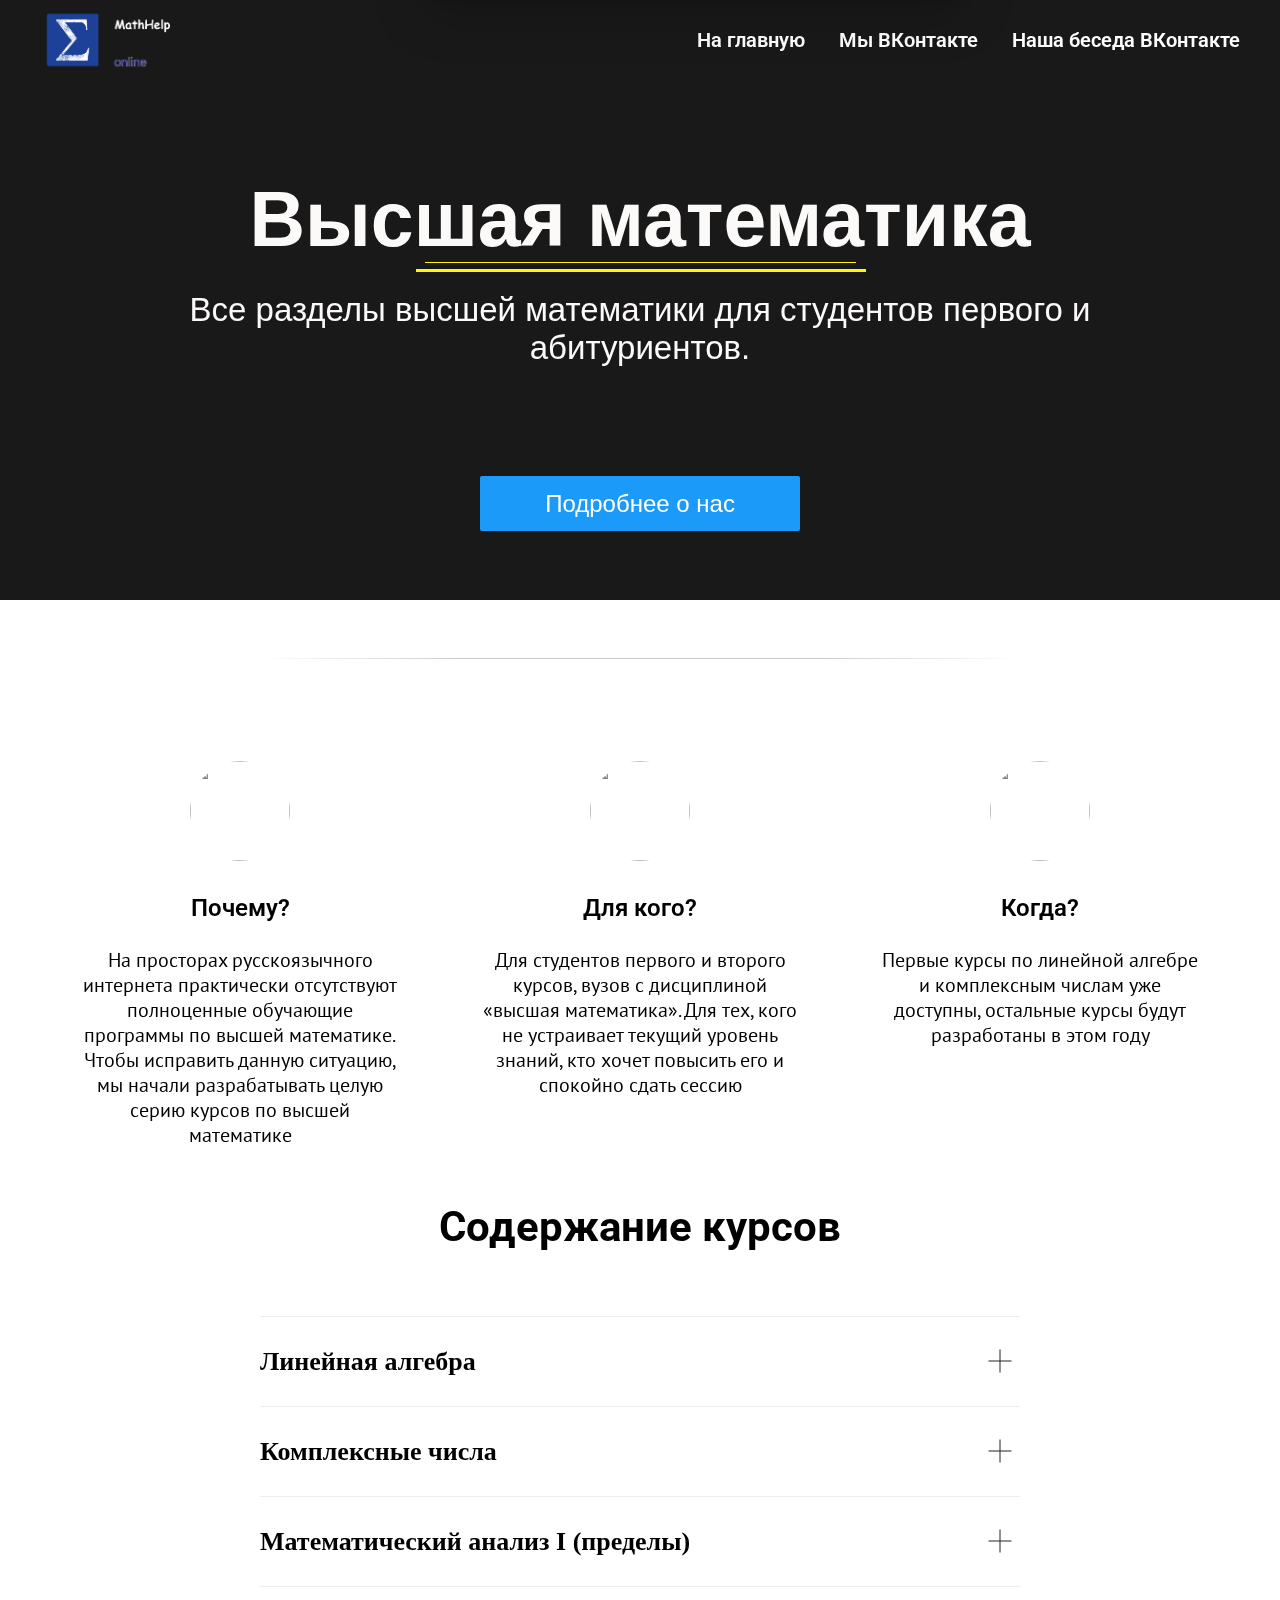
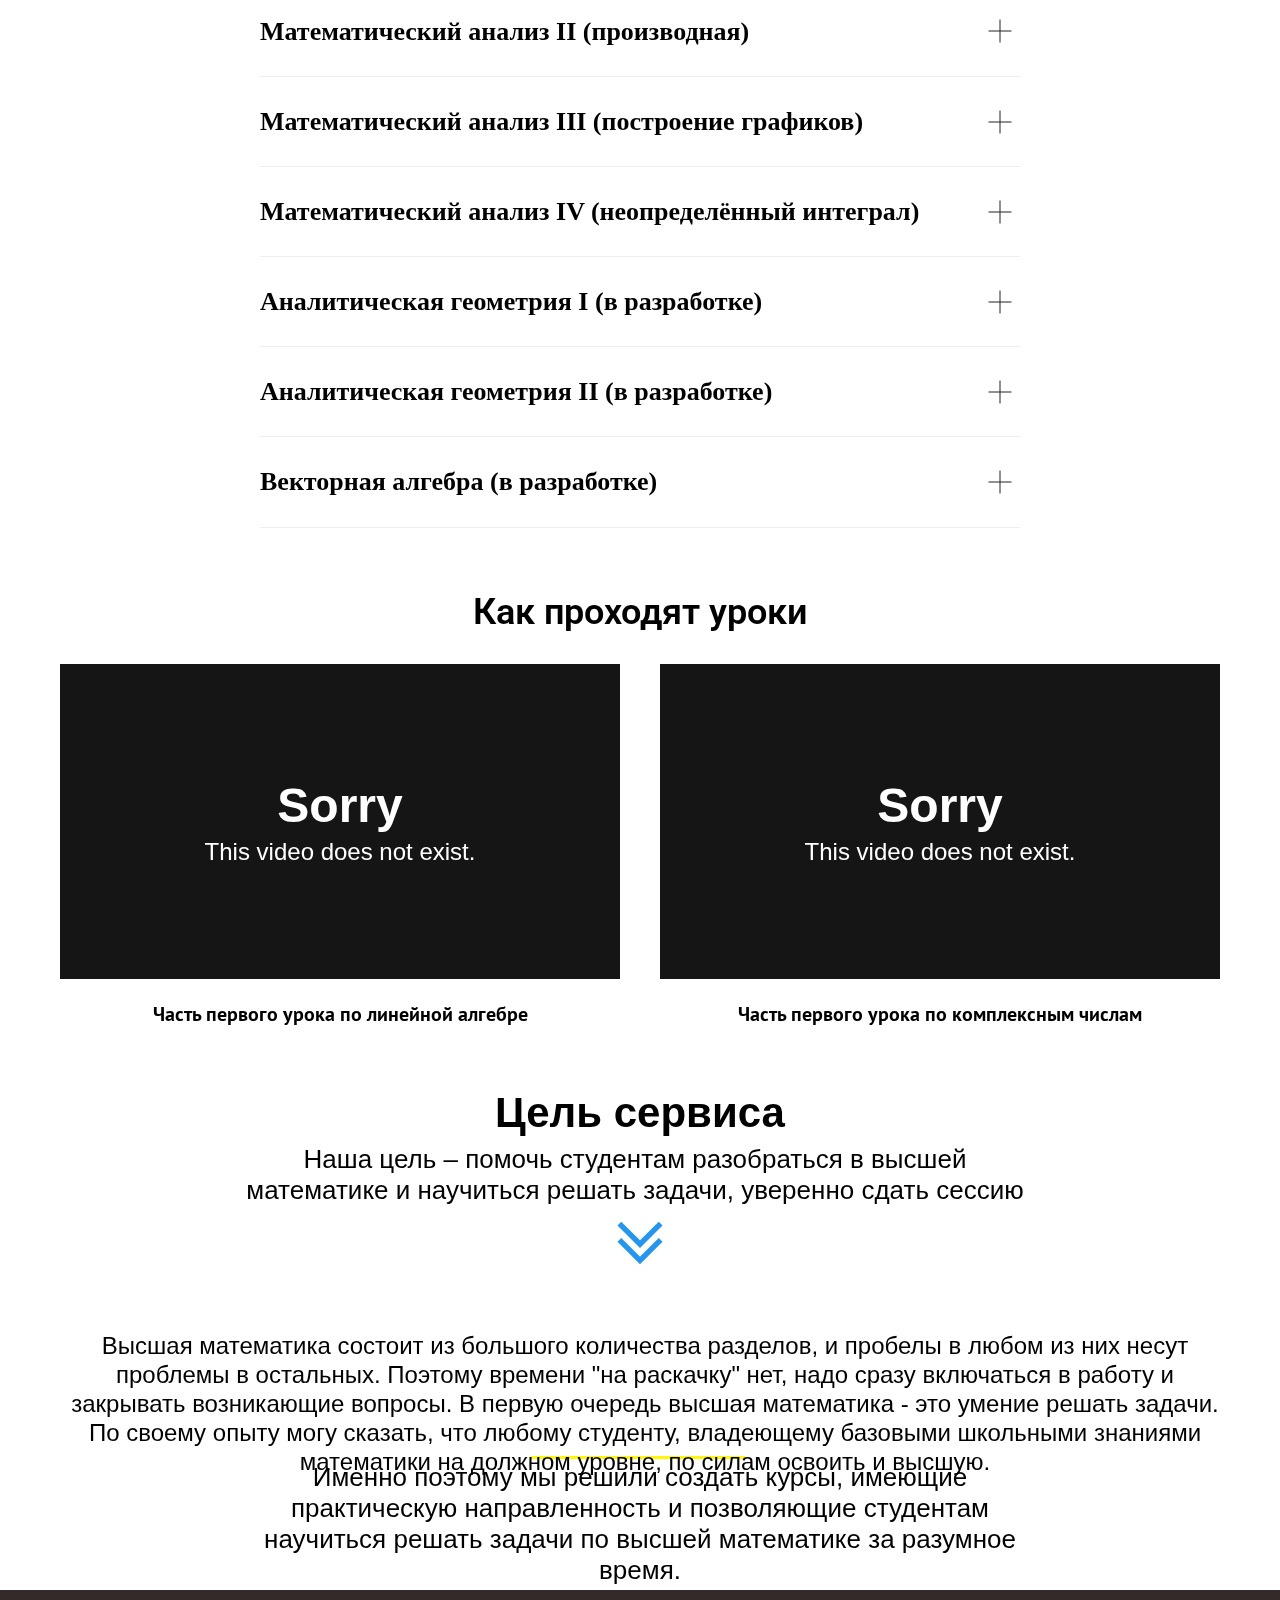
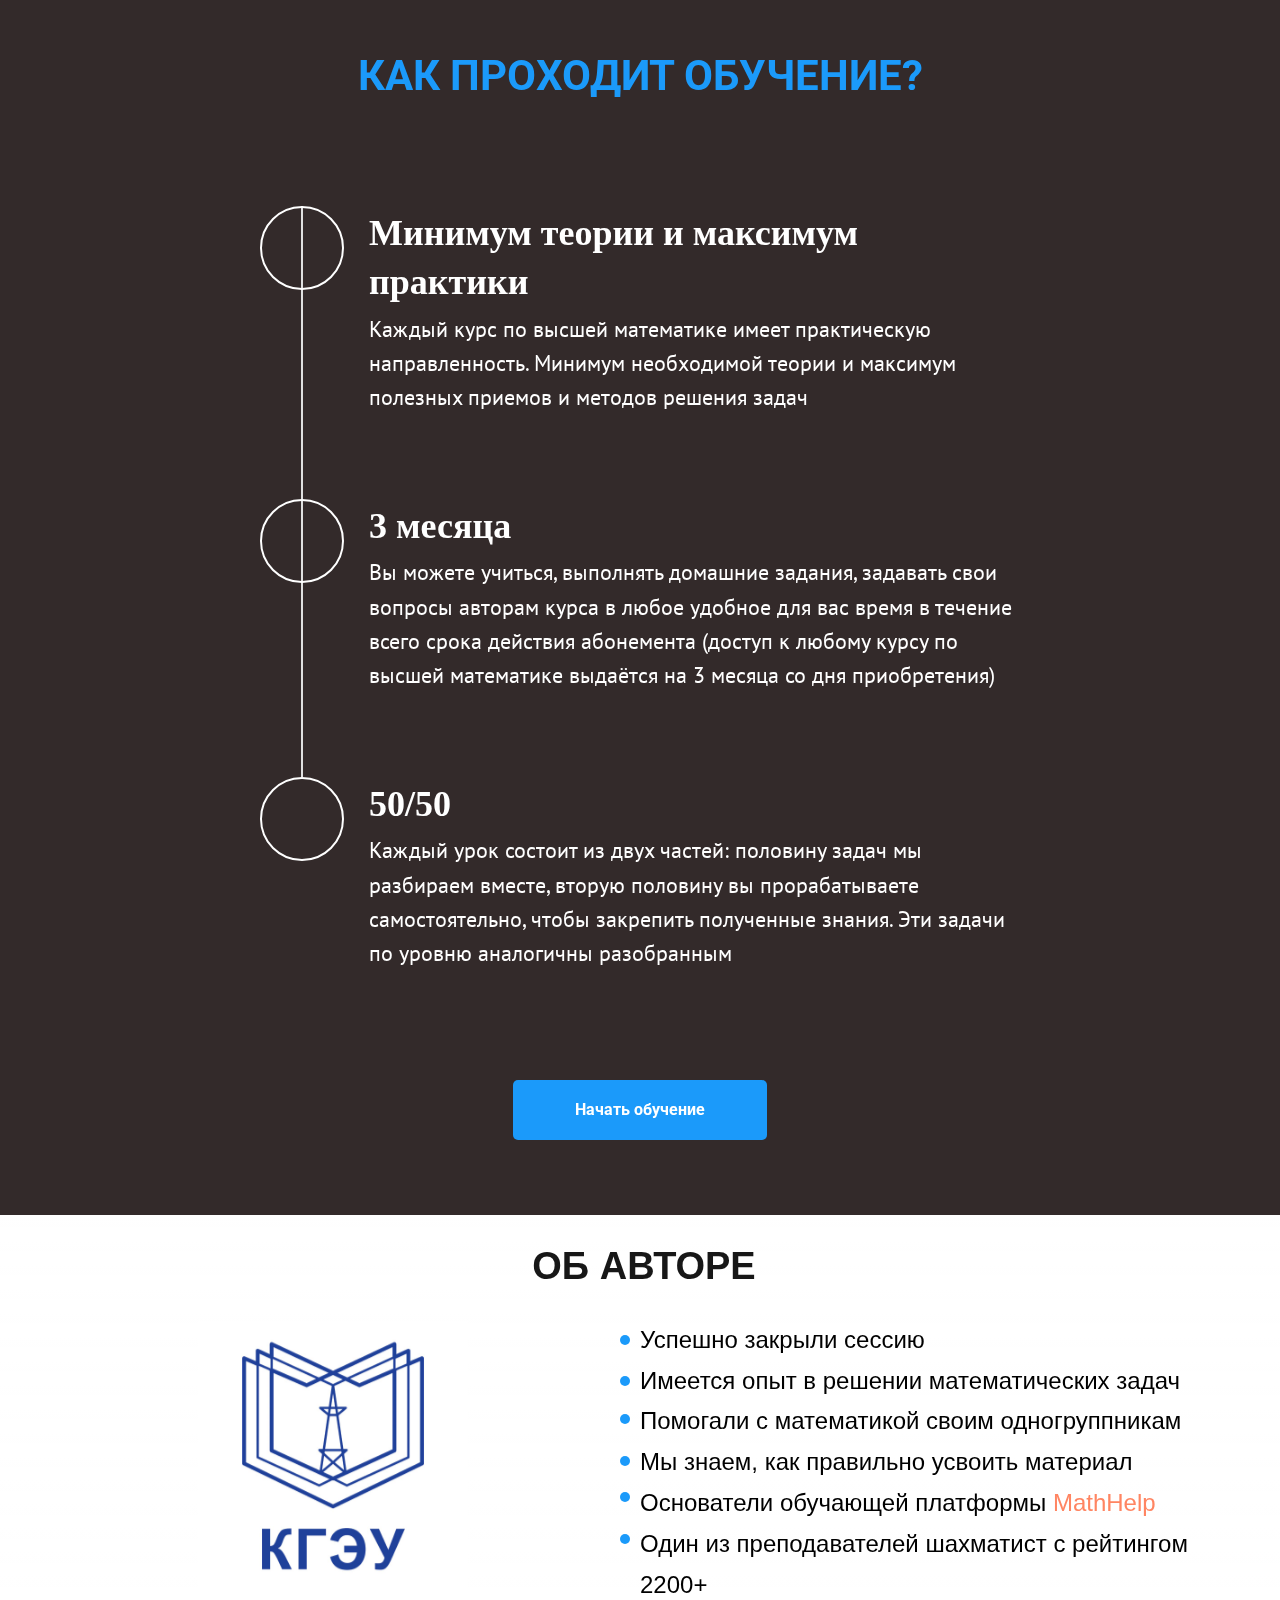
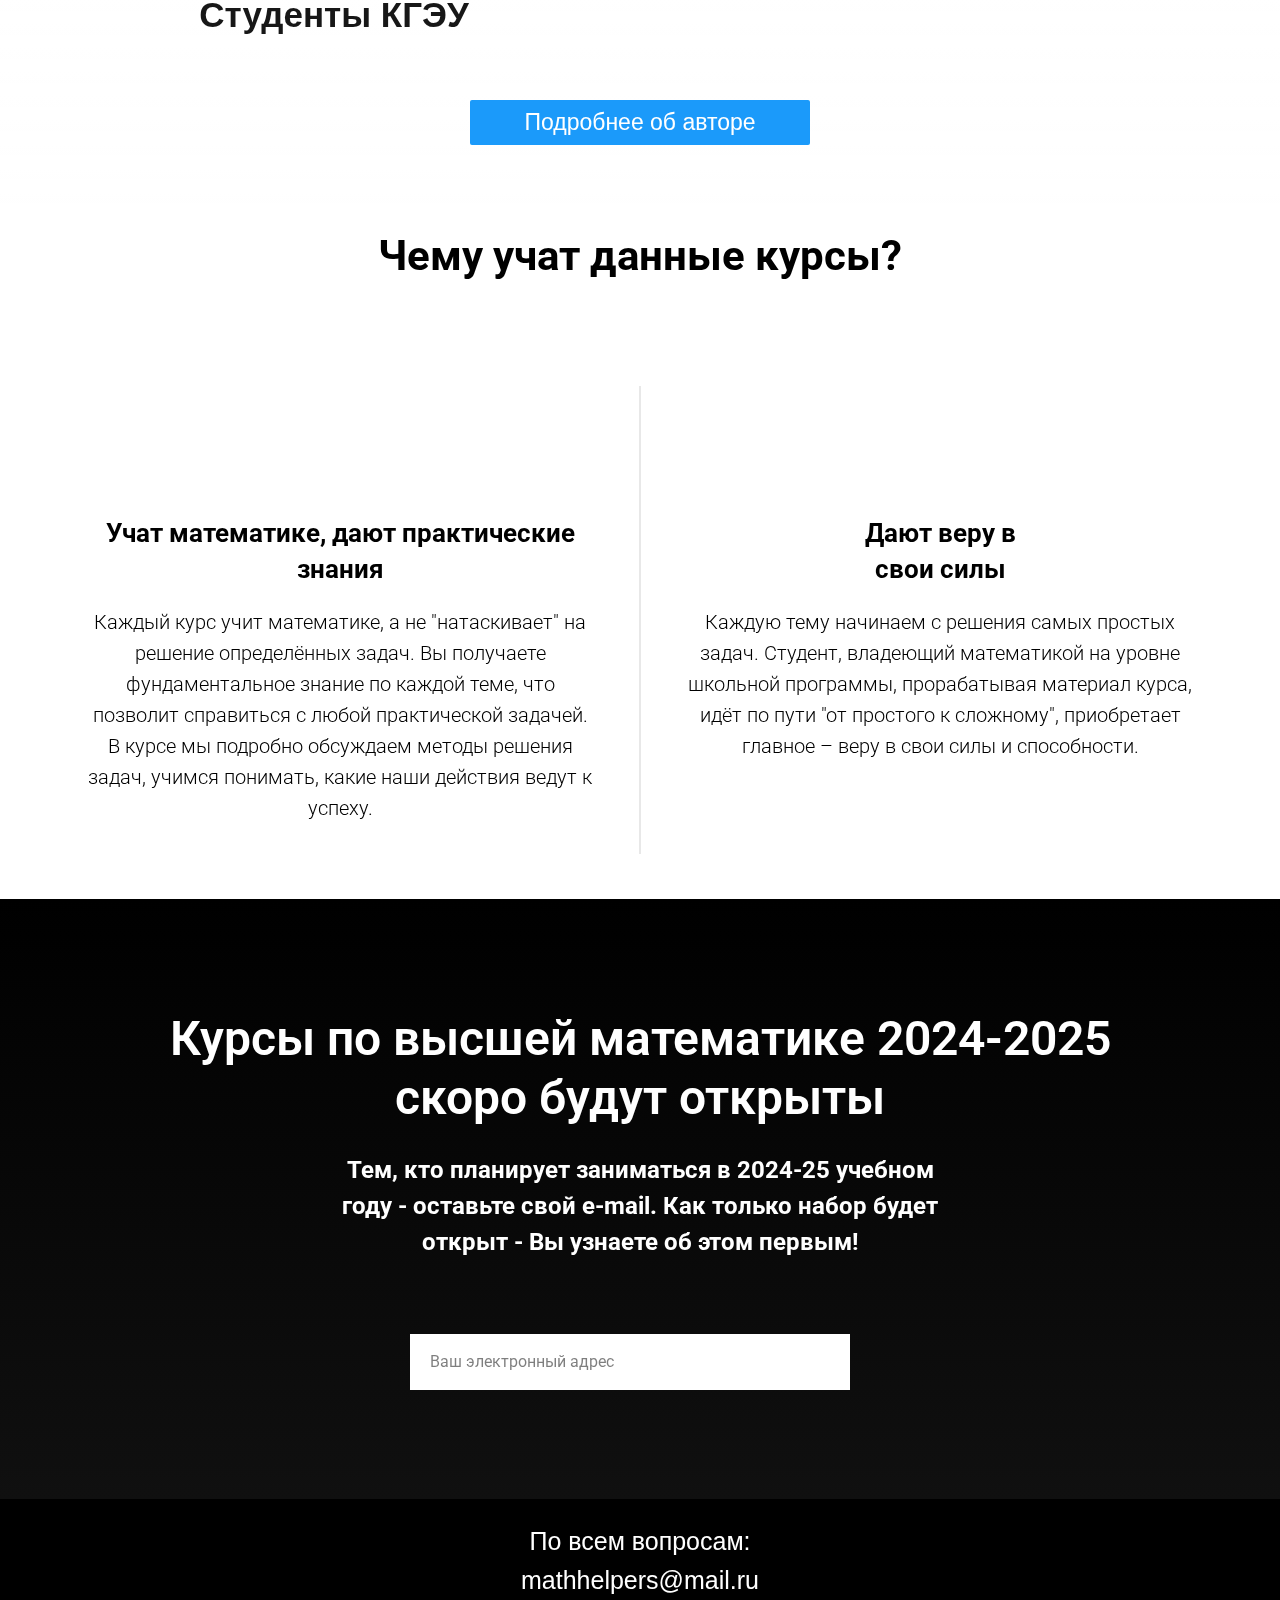
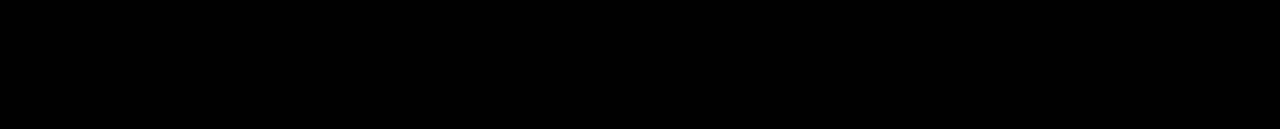
==== commit 418dc5f6: "Update index.html" ====
--- a/index.html
+++ b/index.html
@@ -30,7 +30,7 @@
 @supports (overflow:-webkit-marquee) and (justify-content:inherit)
 { #rec125915312 .t-menu__link-item, #rec125915312 .t-menu__link-item.t-active { opacity: 1 !important; }
 }</style><script type="text/javascript"> $(document).ready(function() { setTimeout(function(){ t_menusub_init('125915312'); }, 500); });</script><style>@media screen and (max-width: 980px) { #rec125915312 .t-menusub__menu .t-menusub__link-item { color:#ffffff !important; } #rec125915312 .t-menusub__menu .t-menusub__link-item.t-active { color:#ffffff !important; }
-}</style> </div><div id="rec125915313" class="r t-rec t-rec_pt_0 t-rec_pb_0 t-screenmax-480px" style="padding-top: 0px; padding-bottom: 0px; opacity: 1;" data-animationappear="off" data-record-type="450" data-screen-max="480px"> <div class="t450__burger_container t450__small " data-appearoffset="" data-hideoffset="" style="top:15px; "> <div class="t450__burger_bg t450__burger_cirqle" style="; opacity:0.50;"></div> <div class="t450__burger"> <span style="background-color:#1b9afa;"></span> <span style="background-color:#1b9afa;"></span> <span style="background-color:#1b9afa;"></span> <span style="background-color:#1b9afa;"></span> </div> </div><!-- t450 --><div id="nav125915313marker"></div><div class="t450__overlay "> <div class="t450__overlay_bg" style=" "></div></div><div id="nav125915313" class="t450" data-tooltip-hook="#menuopen" style="max-width: 260px;"> <div class="t450__close t450_opened "> <div class="t450__close_icon"> <span style="background-color:#ffffff;"></span> <span style="background-color:#ffffff;"></span> <span style="background-color:#ffffff;"></span> <span style="background-color:#ffffff;"></span> </div> </div> <div class="t450__container t-align_left"> <div class="t450__top"> <div class="t450__logowrapper"> <a href="https://mathstudy.online/" style=""><img src="file:///C:/Users/%D0%9F%D0%BE%D0%BB%D1%8C%D0%B7%D0%BE%D0%B2%D0%B0%D1%82%D0%B5%D0%BB%D1%8C/Desktop/MathHelp/%D0%92%D1%8B%D1%81%D1%88%D0%B0%D1%8F%20%D0%BC%D0%B0%D1%82%D0%B5%D0%BC%D0%B0%D1%82%D0%B8%D0%BA%D0%B0_files/noroot(1).png" class="t450__logoimg" imgfield="img" style="max-width: 150px;" alt=""></a> </div> <div class="t450__menu"> <ul class="t450__list"> <li class="t450__list_item"><a class="t-menu__link-item " href="https://mathstudy.online/" data-menu-submenu-hook="" style="color:#ffffff;font-size:24px;" data-menu-item-number="1">На главную</a> </li> <li class="t450__list_item"><a class="t-menu__link-item " href="https://mathstudy.online/#kursi" data-menu-submenu-hook="" style="color:#ffffff;font-size:24px;" data-menu-item-number="2">Остальные курсы</a> </li> <li class="t450__list_item"><a class="t-menu__link-item " href="https://mathstudy.online/highmath0#rec125915320" data-menu-submenu-hook="" style="color:#ffffff;font-size:24px;" data-menu-item-number="3">Подписаться на курс</a> </li> </ul> </div> </div> <div class="t450__rightside"> <div class="t450__rightcontainer"> <div class="t450__right_descr t-descr t-descr_xs" field="descr" style=""><div style="font-size:20px;" data-customstyle="yes"></div></div> </div> </div> </div></div> <script type="text/javascript">$(document).ready(function(){ $("#rec125915313").attr('data-animationappear','off'); $("#rec125915313").css('opacity','1'); t450_initMenu('125915313');
+}</style> </div><div id="rec125915313" class="r t-rec t-rec_pt_0 t-rec_pb_0 t-screenmax-480px" style="padding-top: 0px; padding-bottom: 0px; opacity: 1;" data-animationappear="off" data-record-type="450" data-screen-max="480px"> <div class="t450__burger_container t450__small " data-appearoffset="" data-hideoffset="" style="top:15px; "> <div class="t450__burger_bg t450__burger_cirqle" style="; opacity:0.50;"></div> <div class="t450__burger"> <span style="background-color:#1b9afa;"></span> <span style="background-color:#1b9afa;"></span> <span style="background-color:#1b9afa;"></span> <span style="background-color:#1b9afa;"></span> </div> </div><!-- t450 --><div id="nav125915313marker"></div><div class="t450__overlay "> <div class="t450__overlay_bg" style=" "></div></div><div id="nav125915313" class="t450" data-tooltip-hook="#menuopen" style="max-width: 260px;"> <div class="t450__close t450_opened "> <div class="t450__close_icon"> <span style="background-color:#ffffff;"></span> <span style="background-color:#ffffff;"></span> <span style="background-color:#ffffff;"></span> <span style="background-color:#ffffff;"></span> </div> </div> <div class="t450__container t-align_left"> <div class="t450__top"> <div class="t450__logowrapper"> <a href="https://vk.com/club226088055" style=""><img src="file:///C:/Users/%D0%9F%D0%BE%D0%BB%D1%8C%D0%B7%D0%BE%D0%B2%D0%B0%D1%82%D0%B5%D0%BB%D1%8C/Desktop/MathHelp/%D0%92%D1%8B%D1%81%D1%88%D0%B0%D1%8F%20%D0%BC%D0%B0%D1%82%D0%B5%D0%BC%D0%B0%D1%82%D0%B8%D0%BA%D0%B0_files/noroot(1).png" class="t450__logoimg" imgfield="img" style="max-width: 150px;" alt=""></a> </div> <div class="t450__menu"> <ul class="t450__list"> <li class="t450__list_item"><a class="t-menu__link-item " href="https://vk.com/club226088055/" data-menu-submenu-hook="" style="color:#ffffff;font-size:24px;" data-menu-item-number="1">На главную</a> </li> <li class="t450__list_item"><a class="t-menu__link-item " href="https://vk.com/club226088055" data-menu-submenu-hook="" style="color:#ffffff;font-size:24px;" data-menu-item-number="2">Остальные курсы</a> </li> <li class="t450__list_item"><a class="t-menu__link-item " href="https://vk.com/club226088055" data-menu-submenu-hook="" style="color:#ffffff;font-size:24px;" data-menu-item-number="3">Подписаться на курс</a> </li> </ul> </div> </div> <div class="t450__rightside"> <div class="t450__rightcontainer"> <div class="t450__right_descr t-descr t-descr_xs" field="descr" style=""><div style="font-size:20px;" data-customstyle="yes"></div></div> </div> </div> </div></div> <script type="text/javascript">$(document).ready(function(){ $("#rec125915313").attr('data-animationappear','off'); $("#rec125915313").css('opacity','1'); t450_initMenu('125915313');
 });</script> <script type="text/javascript"> $(document).ready(function() { setTimeout(function(){ t_menusub_init('125915313'); }, 500); });</script><style>@media screen and (max-width: 980px) { #rec125915313 .t-menusub__menu .t-menusub__link-item { color:#ffffff !important; } #rec125915313 .t-menusub__menu .t-menusub__link-item.t-active { color:#ffffff !important; }
 }</style></div><div id="rec125915314" class="r t-rec t-screenmin-480px" style=" " data-animationappear="off" data-record-type="396" data-screen-min="480px"><!-- T396 --><style>#rec125915314 .t396__artboard{height: 600px;background-color: #ffffff;}#rec125915314 .t396__filter{height: 600px;background-image: -webkit-gradient( linear, left top, left bottom, from(rgba(0,0,0,0.9)), to(rgba(0,0,0,0.9)) );background-image: -webkit-linear-gradient(top, rgba(0,0,0,0.9), rgba(0,0,0,0.9));background-image: linear-gradient(to bottom, rgba(0,0,0,0.9), rgba(0,0,0,0.9));}#rec125915314 .t396__carrier{height: 600px;background-position: center center;background-attachment: scroll;background-size:cover;background-repeat:no-repeat;}@media screen and (max-width: 1199px){#rec125915314 .t396__artboard{}#rec125915314 .t396__filter{}#rec125915314 .t396__carrier{background-attachment:scroll;}}@media screen and (max-width: 959px){}@media screen and (max-width: 639px){}@media screen and (max-width: 479px){}#rec125915314 .tn-elem[data-elem-id="1567435640743"]{color:#fcf9f9;text-align:center;z-index:2;top: 179px;left: calc(50% - 600px + 66px);width:1068px;}#rec125915314 .tn-elem[data-elem-id="1567435640743"] .tn-atom{color:#fcf9f9;font-size:77px;font-family:'Futuro',Arial,sans-serif;line-height:1.05;font-weight:700;background-position:center center;border-color:transparent;border-style:solid;}@media screen and (max-width: 1199px){}@media screen and (max-width: 959px){}@media screen and (max-width: 639px){}@media screen and (max-width: 479px){#rec125915314 .tn-elem[data-elem-id="1567435640743"]{top: 125px;left: calc(50% - 160px + -8px);width:337px;}#rec125915314 .tn-elem[data-elem-id="1567435640743"] .tn-atom{font-size:45px;}}#rec125915314 .tn-elem[data-elem-id="1567435681398"]{color:#fcf9f9;text-align:center;z-index:3;top: 265px;left: calc(50% - 600px + 340px);width:560px;}#rec125915314 .tn-elem[data-elem-id="1567435681398"] .tn-atom{color:#fcf9f9;font-size:73px;font-family:'Futuro',Arial,sans-serif;line-height:1.55;font-weight:600;background-position:center center;border-color:transparent;border-style:solid;}@media screen and (max-width: 1199px){}@media screen and (max-width: 959px){}@media screen and (max-width: 639px){}@media screen and (max-width: 479px){}#rec125915314 .tn-elem[data-elem-id="1567435692402"]{color:#fcf9f9;text-align:center;z-index:4;top: 291px;left: calc(50% - 600px + 96px);width:1008px;}#rec125915314 .tn-elem[data-elem-id="1567435692402"] .tn-atom{color:#fcf9f9;font-size:33px;font-family:'Futuro',Arial,sans-serif;line-height:1.15;font-weight:400;background-position:center center;border-color:transparent;border-style:solid;}@media screen and (max-width: 1199px){}@media screen and (max-width: 959px){}@media screen and (max-width: 639px){}@media screen and (max-width: 479px){#rec125915314 .tn-elem[data-elem-id="1567435692402"]{top: 225px;left: calc(50% - 160px + 0px);width:317px;}#rec125915314 .tn-elem[data-elem-id="1567435692402"] .tn-atom{font-size:35px;line-height:1.4;}}#rec125915314 .tn-elem[data-elem-id="1567435746384"]{color:#ffffff;text-align:center;z-index:5;top: 476px;left: calc(50% - 600px + 440px);width:320px;height:55px;}#rec125915314 .tn-elem[data-elem-id="1567435746384"] .tn-atom{color:#ffffff;font-size:24px;font-family:'Futuro',Arial,sans-serif;line-height:1.55;font-weight:500;border-width:1px;border-radius:2px;background-color:#1b9afa;background-position:center center;border-color:transparent;border-style:solid;transition: background-color 0.2s ease-in-out, color 0.2s ease-in-out, border-color 0.2s ease-in-out;}#rec125915314 .tn-elem[data-elem-id="1567435746384"] .tn-atom:hover{background-color:#007ede;color:#ffffff;}@media screen and (max-width: 1199px){#rec125915314 .tn-elem[data-elem-id="1567435746384"]{top: 535px;left: calc(50% - 480px + 320px);}}@media screen and (max-width: 959px){}@media screen and (max-width: 639px){}@media screen and (max-width: 479px){#rec125915314 .tn-elem[data-elem-id="1567435746384"]{top: 415px;left: calc(50% - 160px + 40px);width:250px;height:41px;}#rec125915314 .tn-elem[data-elem-id="1567435746384"] .tn-atom{font-size:21px;background-color:#1b9afa;}}#rec125915314 .tn-elem[data-elem-id="1567435855535"]{z-index:6;top: 262px;left: calc(50% - 600px + 385px);width:431px;height:1px;}#rec125915314 .tn-elem[data-elem-id="1567435855535"] .tn-atom{background-color:#fff705;background-position:center center;border-color:transparent;border-style:solid;}@media screen and (max-width: 1199px){#rec125915314 .tn-elem[data-elem-id="1567435855535"]{top: 336px;left: calc(50% - 480px + 277px);}}@media screen and (max-width: 959px){}@media screen and (max-width: 639px){}@media screen and (max-width: 479px){#rec125915314 .tn-elem[data-elem-id="1567435855535"]{top: 200px;left: calc(50% - 160px + 35px);width:251px;height:1px;}}#rec125915314 .tn-elem[data-elem-id="1567439302513"]{z-index:7;top: 269px;left: calc(50% - 600px + 376px);width:450px;height:3px;}#rec125915314 .tn-elem[data-elem-id="1567439302513"] .tn-atom{background-color:#fff705;background-position:center center;border-color:transparent;border-style:solid;}@media screen and (max-width: 1199px){}@media screen and (max-width: 959px){}@media screen and (max-width: 639px){}@media screen and (max-width: 479px){}#rec125915314 .tn-elem[data-elem-id="1567631908824"]{z-index:1;top: -46px;left: calc(50% - 600px + -181px);width:1577px;}#rec125915314 .tn-elem[data-elem-id="1567631908824"] .tn-atom{opacity:0.3;background-position:center center;border-color:transparent;border-style:solid;}@media screen and (max-width: 1199px){}@media screen and (max-width: 959px){}@media screen and (max-width: 639px){}@media screen and (max-width: 479px){}</style> <div class="t396"><div class="t396__artboard rendered" data-artboard-recid="125915314" data-artboard-height="600" data-artboard-height_vh="" data-artboard-valign="center" data-artboard-ovrflw="" data-artboard-proxy-min-offset-top="0" data-artboard-proxy-min-height="600" data-artboard-proxy-max-height="600"> <div class="t396__carrier" data-artboard-recid="125915314"></div> <div class="t396__filter" data-artboard-recid="125915314"></div> <div class="t396__elem tn-elem tn-elem__1259153141567435640743" data-elem-id="1567435640743" data-elem-type="text" data-field-top-value="179" data-field-top-res-320-value="125" data-field-left-value="66" data-field-left-res-320-value="-8" data-field-width-value="1068" data-field-width-res-320-value="337" data-field-axisy-value="top" data-field-axisx-value="left" data-field-container-value="grid" data-field-topunits-value="" data-field-leftunits-value="" data-field-heightunits-value="" data-field-widthunits-value="" data-fields="top,left,width,container,axisx,axisy,widthunits,leftunits,topunits" style="top: 179px; left: 225.5px; width: 1068px;"> <div class="tn-atom" field="tn_text_1567435640743">Высшая математика</div> </div> <div class="t396__elem tn-elem tn-elem__1259153141567435681398" data-elem-id="1567435681398" data-elem-type="text" data-field-top-value="265" data-field-left-value="340" data-field-width-value="560" data-field-axisy-value="top" data-field-axisx-value="left" data-field-container-value="grid" data-field-topunits-value="" data-field-leftunits-value="" data-field-heightunits-value="" data-field-widthunits-value="" data-fields="top,left,width,container,axisx,axisy,widthunits,leftunits,topunits" style="top: 265px; left: 499.5px; width: 560px;"> <div class="tn-atom" field="tn_text_1567435681398"></div> </div> <div class="t396__elem tn-elem tn-elem__1259153141567435692402" data-elem-id="1567435692402" data-elem-type="text" data-field-top-value="291" data-field-top-res-320-value="225" data-field-left-value="96" data-field-left-res-320-value="0" data-field-width-value="1008" data-field-width-res-320-value="317" data-field-axisy-value="top" data-field-axisx-value="left" data-field-container-value="grid" data-field-topunits-value="" data-field-leftunits-value="" data-field-heightunits-value="" data-field-widthunits-value="" data-fields="top,left,width,container,axisx,axisy,widthunits,leftunits,topunits" style="top: 291px; left: 255.5px; width: 1008px;"> <div class="tn-atom" field="tn_text_1567435692402">Все разделы высшей математики для студентов первого и абитуриентов.<strong></strong></div> </div> <div class="t396__elem tn-elem tn-elem__1259153141567435746384" data-elem-id="1567435746384" data-elem-type="button" data-field-top-value="476" data-field-top-res-960-value="535" data-field-top-res-320-value="415" data-field-left-value="440" data-field-left-res-960-value="320" data-field-left-res-320-value="40" data-field-height-value="55" data-field-height-res-320-value="41" data-field-width-value="320" data-field-width-res-320-value="250" data-field-axisy-value="top" data-field-axisx-value="left" data-field-container-value="grid" data-field-topunits-value="" data-field-leftunits-value="" data-field-heightunits-value="" data-field-widthunits-value="" data-fields="top,left,width,height,container,axisx,axisy,caption,leftunits,topunits" style="top: 476px; left: 599.5px; width: 320px; height: 55px;"> <a class="tn-atom" href="https://mathstudy.online/aboutme">Подробнее о нас</a> </div> <div class="t396__elem tn-elem tn-elem__1259153141567435855535" data-elem-id="1567435855535" data-elem-type="shape" data-field-top-value="262" data-field-top-res-960-value="336" data-field-top-res-320-value="200" data-field-left-value="385" data-field-left-res-960-value="277" data-field-left-res-320-value="35" data-field-height-value="1" data-field-height-res-320-value="1" data-field-width-value="431" data-field-width-res-320-value="251" data-field-axisy-value="top" data-field-axisx-value="left" data-field-container-value="grid" data-field-topunits-value="" data-field-leftunits-value="" data-field-heightunits-value="" data-field-widthunits-value="" data-fields="width,height,top,left,container,axisx,axisy,widthunits,heightunits,leftunits,topunits" style="width: 431px; left: 544.5px; top: 262px; height: 1px;"> <div class="tn-atom"> </div> </div> <div class="t396__elem tn-elem tn-elem__1259153141567439302513" data-elem-id="1567439302513" data-elem-type="shape" data-field-top-value="269" data-field-left-value="376" data-field-height-value="3" data-field-width-value="450" data-field-axisy-value="top" data-field-axisx-value="left" data-field-container-value="grid" data-field-topunits-value="" data-field-leftunits-value="" data-field-heightunits-value="" data-field-widthunits-value="" data-fields="width,height,top,left,container,axisx,axisy,widthunits,heightunits,leftunits,topunits" style="width: 450px; left: 535.5px; top: 269px; height: 3px;"> <div class="tn-atom"> </div> </div> <div class="t396__elem tn-elem tn-elem__1259153141567631908824" data-elem-id="1567631908824" data-elem-type="image" data-field-top-value="-46" data-field-left-value="-181" data-field-width-value="1577" data-field-axisy-value="top" data-field-axisx-value="left" data-field-container-value="grid" data-field-topunits-value="" data-field-leftunits-value="" data-field-heightunits-value="" data-field-widthunits-value="" data-fields="img,width,filewidth,fileheight,top,left,container,axisx,axisy,widthunits,leftunits,topunits" style="left: -21.5px; top: -46px; width: 1577px;"> <div class="tn-atom"> <img class="tn-atom__img t-img loaded" data-original="https://fikiwiki.com/uploads/posts/2022-02/1644886722_19-fikiwiki-com-p-kartinki-formuli-po-matematike-21.jpg" imgfield="tn_img_1567631908824" src="./index_files/1644886722_19-fikiwiki-com-p-kartinki-formuli-po-matematike-21.jpg"> </div> </div> </div> </div> <script>$( document ).ready(function() { t396_init('125915314');
 });</script><!-- /T396 --></div><div id="rec125915315" class="r t-rec t-screenmax-480px" style=" " data-animationappear="off" data-record-type="396" data-screen-max="480px"><!-- T396 --><style>#rec125915315 .t396__artboard{height: 550px;background-color: #ffffff;}#rec125915315 .t396__filter{height: 550px;background-image: -webkit-gradient( linear, left top, left bottom, from(rgba(0,0,0,0.7)), to(rgba(0,0,0,0.6)) );background-image: -webkit-linear-gradient(top, rgba(0,0,0,0.7), rgba(0,0,0,0.6));background-image: linear-gradient(to bottom, rgba(0,0,0,0.7), rgba(0,0,0,0.6));}#rec125915315 .t396__carrier{height: 550px;background-position: center center;background-attachment: scroll;background-size:cover;background-repeat:no-repeat;}@media screen and (max-width: 1199px){#rec125915315 .t396__artboard{}#rec125915315 .t396__filter{}#rec125915315 .t396__carrier{background-attachment:scroll;}}@media screen and (max-width: 959px){}@media screen and (max-width: 639px){}@media screen and (max-width: 479px){#rec125915315 .t396__artboard{height: 680px;}#rec125915315 .t396__filter{height: 680px;background-image: -webkit-gradient( linear, left top, left bottom, from(rgba(0,0,0,0.8)), to(rgba(0,0,0,0.8)) );background-image: -webkit-linear-gradient(top, rgba(0,0,0,0.8), rgba(0,0,0,0.8));background-image: linear-gradient(to bottom, rgba(0,0,0,0.8), rgba(0,0,0,0.8));}#rec125915315 .t396__carrier{height: 680px;}}#rec125915315 .tn-elem[data-elem-id="1567435640743"]{color:#fcf9f9;text-align:center;z-index:2;top: 160px;left: calc(50% - 600px + 320px);width:560px;}#rec125915315 .tn-elem[data-elem-id="1567435640743"] .tn-atom{color:#fcf9f9;font-size:73px;font-family:'Futuro',Arial,sans-serif;line-height:1.55;font-weight:700;background-position:center center;border-color:transparent;border-style:solid;}@media screen and (max-width: 1199px){}@media screen and (max-width: 959px){}@media screen and (max-width: 639px){}@media screen and (max-width: 479px){#rec125915315 .tn-elem[data-elem-id="1567435640743"]{top: 130px;left: calc(50% - 160px + -8px);width:337px;}#rec125915315 .tn-elem[data-elem-id="1567435640743"] .tn-atom{font-size:45px;line-height:1.1;}}#rec125915315 .tn-elem[data-elem-id="1567435681398"]{color:#fcf9f9;text-align:center;z-index:3;top: 265px;left: calc(50% - 600px + 340px);width:560px;}#rec125915315 .tn-elem[data-elem-id="1567435681398"] .tn-atom{color:#fcf9f9;font-size:73px;font-family:'Futuro',Arial,sans-serif;line-height:1.55;font-weight:600;background-position:center center;border-color:transparent;border-style:solid;}@media screen and (max-width: 1199px){}@media screen and (max-width: 959px){}@media screen and (max-width: 639px){}@media screen and (max-width: 479px){}#rec125915315 .tn-elem[data-elem-id="1567435692402"]{color:#fcf9f9;text-align:center;z-index:4;top: 280px;left: calc(50% - 600px + 220px);width:780px;}#rec125915315 .tn-elem[data-elem-id="1567435692402"] .tn-atom{color:#fcf9f9;font-size:38px;font-family:'Futuro',Arial,sans-serif;line-height:1.55;font-weight:400;background-position:center center;border-color:transparent;border-style:solid;}@media screen and (max-width: 1199px){}@media screen and (max-width: 959px){}@media screen and (max-width: 639px){}@media screen and (max-width: 479px){#rec125915315 .tn-elem[data-elem-id="1567435692402"]{top: 266px;left: calc(50% - 160px + 2px);width:317px;}#rec125915315 .tn-elem[data-elem-id="1567435692402"] .tn-atom{font-size:26px;line-height:1.15;}}#rec125915315 .tn-elem[data-elem-id="1567435746384"]{color:#ffffff;text-align:center;z-index:6;top: 395px;left: calc(50% - 600px + 440px);width:320px;height:55px;}#rec125915315 .tn-elem[data-elem-id="1567435746384"] .tn-atom{color:#ffffff;font-size:24px;font-family:'Futuro',Arial,sans-serif;line-height:1.55;font-weight:500;border-width:1px;border-radius:2px;background-color:#1b9afa;background-position:center center;border-color:transparent;border-style:solid;transition: background-color 0.2s ease-in-out, color 0.2s ease-in-out, border-color 0.2s ease-in-out;}#rec125915315 .tn-elem[data-elem-id="1567435746384"] .tn-atom:hover{background-color:#007ede;color:#ffffff;}@media screen and (max-width: 1199px){#rec125915315 .tn-elem[data-elem-id="1567435746384"]{top: 535px;left: calc(50% - 480px + 320px);}}@media screen and (max-width: 959px){}@media screen and (max-width: 639px){}@media screen and (max-width: 479px){#rec125915315 .tn-elem[data-elem-id="1567435746384"]{top: 581px;left: calc(50% - 160px + 35px);width:250px;height:41px;}#rec125915315 .tn-elem[data-elem-id="1567435746384"] .tn-atom{font-size:21px;background-color:#1b9afa;}}#rec125915315 .tn-elem[data-elem-id="1567436169085"]{z-index:7;top: 20px;left: calc(50% - 600px + 20px);width:200px;}#rec125915315 .tn-elem[data-elem-id="1567436169085"] .tn-atom{background-position:center center;border-color:transparent;border-style:solid;}@media screen and (max-width: 1199px){}@media screen and (max-width: 959px){}@media screen and (max-width: 639px){}@media screen and (max-width: 479px){#rec125915315 .tn-elem[data-elem-id="1567436169085"]{top: -1px;left: calc(50% - 160px + -26px);width:189px;}}#rec125915315 .tn-elem[data-elem-id="1567439205761"]{z-index:8;top: 262px;left: calc(50% - 600px + 313px);width:575px;height:3px;}#rec125915315 .tn-elem[data-elem-id="1567439205761"] .tn-atom{background-color:#fff705;background-position:center center;border-color:transparent;border-style:solid;}@media screen and (max-width: 1199px){}@media screen and (max-width: 959px){}@media screen and (max-width: 639px){}@media screen and (max-width: 479px){#rec125915315 .tn-elem[data-elem-id="1567439205761"]{top: 256px;left: calc(50% - 160px + 33px);width:255px;height:1px;}}#rec125915315 .tn-elem[data-elem-id="1567439274095"]{z-index:9;top: 70px;left: calc(50% - 600px + 20px);width:200px;}#rec125915315 .tn-elem[data-elem-id="1567439274095"] .tn-atom{background-position:center center;border-color:transparent;border-style:solid;}@media screen and (max-width: 1199px){}@media screen and (max-width: 959px){}@media screen and (max-width: 639px){}@media screen and (max-width: 479px){#rec125915315 .tn-elem[data-elem-id="1567439274095"]{top: 531px;left: calc(50% - 160px + 140px);width:40px;}}#rec125915315 .tn-elem[data-elem-id="1567632258795"]{z-index:1;top: 20px;left: calc(50% - 600px + 20px);width:200px;}#rec125915315 .tn-elem[data-elem-id="1567632258795"] .tn-atom{opacity:0.25;background-position:center center;border-color:transparent;border-style:solid;}@media screen and (max-width: 1199px){}@media screen and (max-width: 959px){}@media screen and (max-width: 639px){}@media screen and (max-width: 479px){#rec125915315 .tn-elem[data-elem-id="1567632258795"]{top: -40px;left: calc(50% - 160px + -600px);width:1060px;}}</style> <div class="t396"><div class="t396__artboard rendered" data-artboard-recid="125915315" data-artboard-height="550" data-artboard-height-res-320="680" data-artboard-height_vh="" data-artboard-valign="center" data-artboard-ovrflw="" data-artboard-proxy-min-offset-top="0" data-artboard-proxy-min-height="550" data-artboard-proxy-max-height="550"> <div class="t396__carrier" data-artboard-recid="125915315"></div> <div class="t396__filter" data-artboard-recid="125915315"></div> <div class="t396__elem tn-elem tn-elem__1259153151567435640743" data-elem-id="1567435640743" data-elem-type="text" data-field-top-value="160" data-field-top-res-320-value="130" data-field-left-value="320" data-field-left-res-320-value="-8" data-field-width-value="560" data-field-width-res-320-value="337" data-field-axisy-value="top" data-field-axisx-value="left" data-field-container-value="grid" data-field-topunits-value="" data-field-leftunits-value="" data-field-heightunits-value="" data-field-widthunits-value="" data-fields="top,left,width,container,axisx,axisy,widthunits,leftunits,topunits" style="top: 160px; left: 479.5px; width: 560px;"> <div class="tn-atom" field="tn_text_1567435640743">Высшая математика</div> </div> <div class="t396__elem tn-elem tn-elem__1259153151567435681398" data-elem-id="1567435681398" data-elem-type="text" data-field-top-value="265" data-field-left-value="340" data-field-width-value="560" data-field-axisy-value="top" data-field-axisx-value="left" data-field-container-value="grid" data-field-topunits-value="" data-field-leftunits-value="" data-field-heightunits-value="" data-field-widthunits-value="" data-fields="top,left,width,container,axisx,axisy,widthunits,leftunits,topunits" style="top: 265px; left: 499.5px; width: 560px;"> <div class="tn-atom" field="tn_text_1567435681398"></div> </div> <div class="t396__elem tn-elem tn-elem__1259153151567435692402" data-elem-id="1567435692402" data-elem-type="text" data-field-top-value="280" data-field-top-res-320-value="266" data-field-left-value="220" data-field-left-res-320-value="2" data-field-width-value="780" data-field-width-res-320-value="317" data-field-axisy-value="top" data-field-axisx-value="left" data-field-container-value="grid" data-field-topunits-value="" data-field-leftunits-value="" data-field-heightunits-value="" data-field-widthunits-value="" data-fields="top,left,width,container,axisx,axisy,widthunits,leftunits,topunits" style="top: 280px; left: 379.5px; width: 780px;"> <div class="tn-atom" field="tn_text_1567435692402"><strong> <span data-redactor-tag="span" style="font-weight: 400;">Все разделы высшей математики для студентов первого и второго курса. От кандидата физико-математических наук, с опытом преподавания в МГУ им. М.В. Ломоносова, автора математического YouTube канала Павликова Андрея.</span> <strong></strong></strong></div> </div> <div class="t396__elem tn-elem tn-elem__1259153151567435746384" data-elem-id="1567435746384" data-elem-type="button" data-field-top-value="395" data-field-top-res-960-value="535" data-field-top-res-320-value="581" data-field-left-value="440" data-field-left-res-960-value="320" data-field-left-res-320-value="35" data-field-height-value="55" data-field-height-res-320-value="41" data-field-width-value="320" data-field-width-res-320-value="250" data-field-axisy-value="top" data-field-axisx-value="left" data-field-container-value="grid" data-field-topunits-value="" data-field-leftunits-value="" data-field-heightunits-value="" data-field-widthunits-value="" data-fields="top,left,width,height,container,axisx,axisy,caption,leftunits,topunits" style="top: 395px; left: 599.5px; width: 320px; height: 55px;"> <a class="tn-atom" href="https://mathstudy.online/highmath0#rec139110185">Узнать подробнее</a> </div> <div class="t396__elem tn-elem tn-elem__1259153151567436169085" data-elem-id="1567436169085" data-elem-type="image" data-field-top-value="20" data-field-top-res-320-value="-1" data-field-left-value="20" data-field-left-res-320-value="-26" data-field-width-value="200" data-field-width-res-320-value="189" data-field-axisy-value="top" data-field-axisx-value="left" data-field-container-value="grid" data-field-topunits-value="" data-field-leftunits-value="" data-field-heightunits-value="" data-field-widthunits-value="" data-fields="img,width,filewidth,fileheight,top,left,container,axisx,axisy,widthunits,leftunits,topunits" style="left: 179.5px; top: 20px; width: 200px;"> <div class="tn-atom"> <img class="tn-atom__img t-img loaded" data-original="https://static.tildacdn.com/tild3137-3038-4230-b565-646635666464/_09.png" imgfield="tn_img_1567436169085" src="./index_files/_09.png"> </div> </div> <div class="t396__elem tn-elem tn-elem__1259153151567439205761" data-elem-id="1567439205761" data-elem-type="shape" data-field-top-value="262" data-field-top-res-320-value="256" data-field-left-value="313" data-field-left-res-320-value="33" data-field-height-value="3" data-field-height-res-320-value="1" data-field-width-value="575" data-field-width-res-320-value="255" data-field-axisy-value="top" data-field-axisx-value="left" data-field-container-value="grid" data-field-topunits-value="" data-field-leftunits-value="" data-field-heightunits-value="" data-field-widthunits-value="" data-fields="width,height,top,left,container,axisx,axisy,widthunits,heightunits,leftunits,topunits" style="width: 575px; left: 472.5px; top: 262px; height: 3px;"> <div class="tn-atom"> </div> </div> <div class="t396__elem tn-elem tn-elem__1259153151567439274095" data-elem-id="1567439274095" data-elem-type="image" data-field-top-value="70" data-field-top-res-320-value="531" data-field-left-value="20" data-field-left-res-320-value="140" data-field-width-value="200" data-field-width-res-320-value="40" data-field-axisy-value="top" data-field-axisx-value="left" data-field-container-value="grid" data-field-topunits-value="" data-field-leftunits-value="" data-field-heightunits-value="" data-field-widthunits-value="" data-fields="img,width,filewidth,fileheight,top,left,container,axisx,axisy,widthunits,leftunits,topunits" style="left: 179.5px; top: 70px; width: 200px;"> <div class="tn-atom"> <img class="tn-atom__img t-img loaded" data-original="https://static.tildacdn.com/tild6336-6534-4237-a431-313437316532/_.png" imgfield="tn_img_1567439274095" src="./index_files/_.png"> </div> </div> <div class="t396__elem tn-elem tn-elem__1259153151567632258795" data-elem-id="1567632258795" data-elem-type="image" data-field-top-value="20" data-field-top-res-320-value="-40" data-field-left-value="20" data-field-left-res-320-value="-600" data-field-width-value="200" data-field-width-res-320-value="1060" data-field-axisy-value="top" data-field-axisx-value="left" data-field-container-value="grid" data-field-topunits-value="" data-field-leftunits-value="" data-field-heightunits-value="" data-field-widthunits-value="" data-fields="img,width,filewidth,fileheight,top,left,container,axisx,axisy,widthunits,leftunits,topunits" style="left: 179.5px; top: 20px; width: 200px;"> <div class="tn-atom"> <img class="tn-atom__img t-img loaded" data-original="https://static.tildacdn.com/tild6333-6534-4939-a130-666531313031/photo.JPG" imgfield="tn_img_1567632258795" src="./index_files/photo.JPG"> </div> </div> </div> </div> <script>$( document ).ready(function() { t396_init('125915315');
@@ -296,4 +296,4 @@
 
  
 </div> </div></div></div><!--footer--><div id="t-footer" class="t-records t-records_animated t-records_visible" data-hook="blocks-collection-content-node" data-tilda-project-id="899875" data-tilda-page-id="13586258" data-tilda-formskey="6db322317da57433df6edb0846382b87"><div id="rec225272318" class="r t-rec" style=" " data-animationappear="off" data-record-type="396"><!-- T396 --><style>#rec225272318 .t396__artboard{height: 110px;background-color: #000000;}#rec225272318 .t396__filter{height: 110px;}#rec225272318 .t396__carrier{height: 110px;background-position: center center;background-attachment: scroll;background-size:cover;background-repeat:no-repeat;}@media screen and (max-width: 1199px){#rec225272318 .t396__artboard{}#rec225272318 .t396__filter{}#rec225272318 .t396__carrier{background-attachment:scroll;}}@media screen and (max-width: 959px){}@media screen and (max-width: 639px){#rec225272318 .t396__artboard{height: 140px;}#rec225272318 .t396__filter{height: 140px;}#rec225272318 .t396__carrier{height: 140px;}}@media screen and (max-width: 479px){#rec225272318 .t396__artboard{height: 180px;}#rec225272318 .t396__filter{height: 180px;}#rec225272318 .t396__carrier{height: 180px;}}#rec225272318 .tn-elem[data-elem-id="1598843262384"]{color:#ffffff;z-index:1;top: 30px;left: calc(50% - 600px + 20px);width:560px;}#rec225272318 .tn-elem[data-elem-id="1598843262384"] .tn-atom{color:#ffffff;font-size:18px;font-family:'Futuro',Arial,sans-serif;line-height:1.35;font-weight:400;background-position:center center;border-color:transparent;border-style:solid;}@media screen and (max-width: 1199px){#rec225272318 .tn-elem[data-elem-id="1598843262384"]{top: 30px;left: calc(50% - 480px + 10px);}}@media screen and (max-width: 959px){#rec225272318 .tn-elem[data-elem-id="1598843262384"] .tn-atom{font-size:16px;}}@media screen and (max-width: 639px){#rec225272318 .tn-elem[data-elem-id="1598843262384"]{top: 29px;left: calc(50% - 240px + 10px);}}@media screen and (max-width: 479px){}#rec225272318 .tn-elem[data-elem-id="1598843278946"]{color:#ffffff;text-align:center;z-index:2;top: 30px;left: calc(50% - 600px + 320px);width:560px;}#rec225272318 .tn-elem[data-elem-id="1598843278946"] .tn-atom{color:#ffffff;font-size:18px;font-family:'Futuro',Arial,sans-serif;line-height:1.35;font-weight:400;background-position:center center;border-color:transparent;border-style:solid;}@media screen and (max-width: 1199px){#rec225272318 .tn-elem[data-elem-id="1598843278946"]{top: 30px;left: calc(50% - 480px + 200px);}}@media screen and (max-width: 959px){#rec225272318 .tn-elem[data-elem-id="1598843278946"]{top: 30px;left: calc(50% - 320px + 68px);}#rec225272318 .tn-elem[data-elem-id="1598843278946"]{text-align:right;}}@media screen and (max-width: 639px){#rec225272318 .tn-elem[data-elem-id="1598843278946"]{top: 90px;left: calc(50% - 240px + 10px);}#rec225272318 .tn-elem[data-elem-id="1598843278946"]{text-align:left;}#rec225272318 .tn-elem[data-elem-id="1598843278946"] .tn-atom{font-size:15px;}}@media screen and (max-width: 479px){}#rec225272318 .tn-elem[data-elem-id="1598843399895"]{z-index:3;top: 40px;left: calc(50% - 600px + 1150px);width:27px;}#rec225272318 .tn-elem[data-elem-id="1598843399895"] .tn-atom{background-position:center center;border-color:transparent;border-style:solid;}@media screen and (max-width: 1199px){#rec225272318 .tn-elem[data-elem-id="1598843399895"]{top: 40px;left: calc(50% - 480px + 923px);}}@media screen and (max-width: 959px){#rec225272318 .tn-elem[data-elem-id="1598843399895"]{top: 40px;left: calc(50% - 320px + 325px);}}@media screen and (max-width: 639px){#rec225272318 .tn-elem[data-elem-id="1598843399895"]{top: 30px;left: calc(50% - 240px + 443px);}}@media screen and (max-width: 479px){#rec225272318 .tn-elem[data-elem-id="1598843399895"]{top: 130px;left: calc(50% - 160px + 50px);}}#rec225272318 .tn-elem[data-elem-id="1598843419088"]{z-index:4;top: 38px;left: calc(50% - 600px + 1113px);width:30px;}#rec225272318 .tn-elem[data-elem-id="1598843419088"] .tn-atom{background-position:center center;border-color:transparent;border-style:solid;}@media screen and (max-width: 1199px){#rec225272318 .tn-elem[data-elem-id="1598843419088"]{top: 38px;left: calc(50% - 480px + 885px);}}@media screen and (max-width: 959px){#rec225272318 .tn-elem[data-elem-id="1598843419088"]{top: 38px;left: calc(50% - 320px + 287px);}}@media screen and (max-width: 639px){#rec225272318 .tn-elem[data-elem-id="1598843419088"]{top: 29px;left: calc(50% - 240px + 405px);}}@media screen and (max-width: 479px){#rec225272318 .tn-elem[data-elem-id="1598843419088"]{top: 129px;left: calc(50% - 160px + 12px);}}</style> <div class="t396"><div class="t396__artboard rendered" data-artboard-recid="225272318" data-artboard-height="110" data-artboard-height-res-480="140" data-artboard-height-res-320="180" data-artboard-height_vh="" data-artboard-valign="center" data-artboard-ovrflw="" data-artboard-proxy-min-offset-top="0" data-artboard-proxy-min-height="110" data-artboard-proxy-max-height="110"> <div class="t396__carrier" data-artboard-recid="225272318"></div> <div class="t396__filter" data-artboard-recid="225272318"></div> <div class="t396__elem tn-elem tn-elem__2252723181598843262384" data-elem-id="1598843262384" data-elem-type="text" data-field-top-value="30" data-field-top-res-960-value="30" data-field-top-res-480-value="29" data-field-left-value="20" data-field-left-res-960-value="10" data-field-left-res-480-value="10" data-field-width-value="560" data-field-axisy-value="top" data-field-axisx-value="left" data-field-container-value="grid" data-field-topunits-value="" data-field-leftunits-value="" data-field-heightunits-value="" data-field-widthunits-value="" data-fields="top,left,width,container,axisx,axisy,widthunits,leftunits,topunits" style="top: 30px; left: 179.5px; width: 560px;">  </div> <div class="t396__elem tn-elem tn-elem__2252723181598843278946" data-elem-id="1598843278946" data-elem-type="text" data-field-top-value="30" data-field-top-res-960-value="30" data-field-top-res-640-value="30" data-field-top-res-480-value="90" data-field-left-value="320" data-field-left-res-960-value="200" data-field-left-res-640-value="68" data-field-left-res-480-value="10" data-field-width-value="560" data-field-axisy-value="top" data-field-axisx-value="left" data-field-container-value="grid" data-field-topunits-value="" data-field-leftunits-value="" data-field-heightunits-value="" data-field-widthunits-value="" data-fields="top,left,width,container,axisx,axisy,widthunits,leftunits,topunits" style="top: 30px; left: 479.5px; width: 560px;">  </div> <div class="t396__elem tn-elem tn-elem__2252723181598843399895" data-elem-id="1598843399895" data-elem-type="image" data-field-top-value="40" data-field-top-res-960-value="40" data-field-top-res-640-value="40" data-field-top-res-480-value="30" data-field-top-res-320-value="130" data-field-left-value="1150" data-field-left-res-960-value="923" data-field-left-res-640-value="325" data-field-left-res-480-value="443" data-field-left-res-320-value="50" data-field-width-value="27" data-field-axisy-value="top" data-field-axisx-value="left" data-field-container-value="grid" data-field-topunits-value="" data-field-leftunits-value="" data-field-heightunits-value="" data-field-widthunits-value="" data-fields="img,width,filewidth,fileheight,top,left,container,axisx,axisy,widthunits,leftunits,topunits" style="left: 1309.5px; top: 40px; width: 27px;"> <a class="tn-atom" href="https://www.instagram.com/andreypavlikov_math/" target="_blank">  </a> </div>  </div> </div> <script>$( document ).ready(function() { t396_init('225272318');
-});</script><!-- /T396 --></div></div><!--/footer--></div><!--/allrecords--><!-- Stat --><script type="text/javascript">if (! window.mainTracker) { window.mainTracker = 'tilda'; }	(function (d, w, k, o, g) { var n=d.getElementsByTagName(o)[0],s=d.createElement(o),f=function(){n.parentNode.insertBefore(s,n);}; s.type = "text/javascript"; s.async = true; s.key = k; s.id = "tildastatscript"; s.src=g; if (w.opera=="[object Opera]") {d.addEventListener("DOMContentLoaded", f, false);} else { f(); } })(document, window, '4dcb072e259f1ccc4e808e7d97cae6d8','script','https://stat.tildacdn.com/js/tildastat-0.2.min.js');</script><div class="t-zoomer__wrapper"><div class="t-zoomer__container"></div><div class="t-zoomer__bg"></div><div class="t-zoomer__close" style="display: none;"><svg width="20" height="20" viewBox="0 0 23 23" fill="none" xmlns="http://www.w3.org/2000/svg"><path d="M1.41421 -0.000151038L0 1.41406L21.2132 22.6273L22.6274 21.2131L1.41421 -0.000151038Z" fill="black"></path><path d="M22.6291 1.41421L21.2148 0L0.00164068 21.2132L1.41585 22.6274L22.6291 1.41421Z" fill="black"></path></svg></div><div class="t-zoomer__scale showed"><svg class="icon-increase" width="20" height="20" viewBox="0 0 25 24" fill="none" xmlns="http://www.w3.org/2000/svg"><path d="M22.832 22L17.8592 17.0273" stroke="black" stroke-width="2" stroke-linecap="square"></path><path fill-rule="evenodd" clip-rule="evenodd" d="M4.58591 3.7511C0.917768 7.41924 0.917768 13.367 4.58591 17.0352C8.25405 20.7033 14.2019 20.7033 17.87 17.0352C21.5381 13.367 21.5381 7.41924 17.87 3.7511C14.2019 0.0829653 8.25405 0.0829653 4.58591 3.7511Z" stroke="black" stroke-width="2"></path><path d="M6.25781 10.3931H16.2035" stroke="black" stroke-width="2"></path><path d="M11.2305 15.3662V5.42053" stroke="black" stroke-width="2"></path></svg><svg class="icon-decrease" width="20" height="20" viewBox="0 0 24 24" fill="none" xmlns="http://www.w3.org/2000/svg"><path d="M21.9961 22L17.0233 17.0273" stroke="black" stroke-width="2" stroke-linecap="square"></path><path fill-rule="evenodd" clip-rule="evenodd" d="M3.74997 3.7511C0.0818308 7.41924 0.0818308 13.367 3.74997 17.0352C7.41811 20.7033 13.3659 20.7033 17.0341 17.0352C20.7022 13.367 20.7022 7.41924 17.0341 3.7511C13.3659 0.0829653 7.41811 0.0829653 3.74997 3.7511Z" stroke="black" stroke-width="2"></path><path d="M5.41797 10.3931H15.3637" stroke="black" stroke-width="2"></path></svg></div></div></body></html>+});</script><!-- /T396 --></div></div><!--/footer--></div><!--/allrecords--><!-- Stat --><script type="text/javascript">if (! window.mainTracker) { window.mainTracker = 'tilda'; }	(function (d, w, k, o, g) { var n=d.getElementsByTagName(o)[0],s=d.createElement(o),f=function(){n.parentNode.insertBefore(s,n);}; s.type = "text/javascript"; s.async = true; s.key = k; s.id = "tildastatscript"; s.src=g; if (w.opera=="[object Opera]") {d.addEventListener("DOMContentLoaded", f, false);} else { f(); } })(document, window, '4dcb072e259f1ccc4e808e7d97cae6d8','script','https://stat.tildacdn.com/js/tildastat-0.2.min.js');</script><div class="t-zoomer__wrapper"><div class="t-zoomer__container"></div><div class="t-zoomer__bg"></div><div class="t-zoomer__close" style="display: none;"><svg width="20" height="20" viewBox="0 0 23 23" fill="none" xmlns="http://www.w3.org/2000/svg"><path d="M1.41421 -0.000151038L0 1.41406L21.2132 22.6273L22.6274 21.2131L1.41421 -0.000151038Z" fill="black"></path><path d="M22.6291 1.41421L21.2148 0L0.00164068 21.2132L1.41585 22.6274L22.6291 1.41421Z" fill="black"></path></svg></div><div class="t-zoomer__scale showed"><svg class="icon-increase" width="20" height="20" viewBox="0 0 25 24" fill="none" xmlns="http://www.w3.org/2000/svg"><path d="M22.832 22L17.8592 17.0273" stroke="black" stroke-width="2" stroke-linecap="square"></path><path fill-rule="evenodd" clip-rule="evenodd" d="M4.58591 3.7511C0.917768 7.41924 0.917768 13.367 4.58591 17.0352C8.25405 20.7033 14.2019 20.7033 17.87 17.0352C21.5381 13.367 21.5381 7.41924 17.87 3.7511C14.2019 0.0829653 8.25405 0.0829653 4.58591 3.7511Z" stroke="black" stroke-width="2"></path><path d="M6.25781 10.3931H16.2035" stroke="black" stroke-width="2"></path><path d="M11.2305 15.3662V5.42053" stroke="black" stroke-width="2"></path></svg><svg class="icon-decrease" width="20" height="20" viewBox="0 0 24 24" fill="none" xmlns="http://www.w3.org/2000/svg"><path d="M21.9961 22L17.0233 17.0273" stroke="black" stroke-width="2" stroke-linecap="square"></path><path fill-rule="evenodd" clip-rule="evenodd" d="M3.74997 3.7511C0.0818308 7.41924 0.0818308 13.367 3.74997 17.0352C7.41811 20.7033 13.3659 20.7033 17.0341 17.0352C20.7022 13.367 20.7022 7.41924 17.0341 3.7511C13.3659 0.0829653 7.41811 0.0829653 3.74997 3.7511Z" stroke="black" stroke-width="2"></path><path d="M5.41797 10.3931H15.3637" stroke="black" stroke-width="2"></path></svg></div></div></body></html>
--- a/index_files/tilda-grid-3.0.min.css
+++ b/index_files/tilda-grid-3.0.min.css
@@ -0,0 +1 @@
+*,*:before,*:after{-webkit-box-sizing:content-box;-moz-box-sizing:content-box;box-sizing:content-box}div,span,h1,h2,h3,h4,h5,h6,p,blockquote,pre,a,code,img,b,u,i,center,table,tr,th,td,video{margin:0;padding:0;border:0}sup{line-height:0;font-size:smaller;vertical-align:super}sub{line-height:0;font-size:smaller;vertical-align:sub}.t-clear{clear:both}.t-row{margin:0}.t-container{margin-left:auto;margin-right:auto;width:100%;max-width:1200px;padding:0}.t-container.flexx{display:-webkit-box;display:-moz-box;display:-ms-flexbox;display:-webkit-flex;display:flex}.t-container_flex{display:-webkit-box;display:-moz-box;display:-ms-flexbox;display:-webkit-flex;display:flex}.t-container_100{width:100%;padding:0}.t-container_10{margin-left:auto;margin-right:auto;width:100%;max-width:1000px;padding:0}.t-container_8{margin-left:auto;margin-right:auto;width:100%;max-width:800px;padding:0}.t-container:before,.t-container:after,.t-container_10:before,.t-container_10:after,.t-container_8:before,.t-container_8:after,.t-container_100:before,.t-container_100:after{display:table;content:" ";width:0}.t-container:after,.t-container_10:after,.t-container_8:after,.t-container_100:after{clear:both}.t-col{display:inline;float:left;margin-left:20px;margin-right:20px;width:100%}.t-col.flexx{align-items:stretch;height:inherit;margin-top:auto;margin-bottom:auto}.t-col_flex{align-items:stretch;height:inherit;margin-top:auto;margin-bottom:auto}.t-col_1{max-width:60px}.t-col_2{max-width:160px}.t-col_3{max-width:260px}.t-col_4{max-width:360px}.t-col_5{max-width:460px}.t-col_6{max-width:560px}.t-col_7{max-width:660px}.t-col_8{max-width:760px}.t-col_9{max-width:860px}.t-col_10{max-width:960px}.t-col_11{max-width:1060px}.t-col_12{max-width:1160px}.t-col_100{max-width:100vw}.t-prefix_1{padding-left:100px}.t-prefix_2{padding-left:200px}.t-prefix_3{padding-left:300px}.t-prefix_4{padding-left:400px}.t-prefix_5{padding-left:500px}.t-prefix_6{padding-left:600px}.t-prefix_7{padding-left:700px}.t-prefix_8{padding-left:800px}.t-prefix_9{padding-left:900px}.t-prefix_10{padding-left:1000px}.t-prefix_11{padding-left:1100px}.t-prefix_12{padding-left:1200px}.t-width{width:100%}.t-width_1{max-width:60px}.t-width_2{max-width:160px}.t-width_3{max-width:260px}.t-width_4{max-width:360px}.t-width_5{max-width:460px}.t-width_6{max-width:560px}.t-width_7{max-width:660px}.t-width_8{max-width:760px}.t-width_9{max-width:860px}.t-width_10{max-width:960px}.t-width_11{max-width:1060px}.t-width_12{max-width:1160px}.t-width_100{max-width:100%}.t-cell{display:table-cell;vertical-align:middle;height:100%;margin-left:0;margin-right:0}.t-cell_25{width:25vw}.t-cell_33{width:33.3333333vw}.t-cell_50{width:50vw}.t-cell_100{width:100vw}@media screen and (max-width:1200px){.t-container{max-width:960px;padding:0}.t-container_10{max-width:780px}.t-container_8{max-width:640px}.t-col{display:inline;float:left;margin-left:10px;margin-right:10px;width:100%}.t-col_1{max-width:60px}.t-col_2{max-width:140px}.t-col_3{max-width:220px}.t-col_4{max-width:300px}.t-col_5{max-width:380px}.t-col_6{max-width:460px}.t-col_7{max-width:540px}.t-col_8{max-width:620px}.t-col_9{max-width:700px}.t-col_10{max-width:780px}.t-col_11{max-width:860px}.t-col_12{max-width:940px}.t-prefix_1{padding-left:80px}.t-prefix_2{padding-left:160px}.t-prefix_3{padding-left:240px}.t-prefix_4{padding-left:320px}.t-prefix_5{padding-left:400px}.t-prefix_6{padding-left:480px}.t-prefix_7{padding-left:560px}.t-prefix_8{padding-left:640px}.t-prefix_9{padding-left:720px}.t-prefix_10{padding-left:800px}.t-prefix_11{padding-left:880px}.t-prefix_12{padding-left:960px}.t-width_1{max-width:60px}.t-width_2{max-width:140px}.t-width_3{max-width:220px}.t-width_4{max-width:300px}.t-width_5{max-width:380px}.t-width_6{max-width:460px}.t-width_7{max-width:540px}.t-width_8{max-width:620px}.t-width_9{max-width:700px}.t-width_10{max-width:780px}.t-width_11{max-width:860px}.t-width_12{max-width:940px}.t-width_100{max-width:100%}}@media screen and (max-width:960px){.t-container{max-width:640px}.t-container.flexx{display:block}.t-container_flex{display:block}.t-col{display:block;float:none;padding-left:20px;padding-right:20px;margin:0;width:100%;max-width:100%;box-sizing:border-box}.t-col_1,.t-col_2,.t-col_3,.t-col_4,.t-col_5,.t-col_6,.t-col_7,.t-col_8,.t-col_9,.t-col_10,.t-col_11,.t-col_12{width:100%;max-width:100%}.t-prefix_1,.t-prefix_2,.t-prefix_3,.t-prefix_4,.t-prefix_5,.t-prefix_6,.t-prefix_7,.t-prefix_8,.t-prefix_9,.t-prefix_10,.t-prefix_11,.t-prefix_12{padding-left:none}}--- a/index_files/tilda-blocks-2.12.css
+++ b/index_files/tilda-blocks-2.12.css
@@ -0,0 +1 @@
+@import url(https://fonts.googleapis.com/css?family=PT+Sans:300,400,500,600,700&subset=latin,cyrillic);@import url(https://fonts.googleapis.com/css?family=Roboto:300,400,500,600,700&subset=latin,cyrillic);.t-body{margin:0}#allrecords{-webkit-font-smoothing:antialiased;background-color:none}#allrecords a{color:#ff8562;text-decoration:none}#allrecords a[href^=tel]{color:inherit;text-decoration:none}#allrecords ol{padding-left:22px}#allrecords ul{padding-left:20px}#allrecords b,#allrecords strong{font-weight:700}@media print{body,html{min-width:1200px;max-width:1200px;padding:0;margin:0 auto;border:none}}.t-text{font-family:'PT Sans',Arial,sans-serif;font-weight:300;color:#000}.t-text_xs{font-size:15px;line-height:1.55}.t-text_sm{font-size:18px;line-height:1.55}.t-text_md{font-size:20px;line-height:1.55}.t-text_lg{font-size:22px;line-height:1.55}.t-text_weight_plus{font-weight:400}.t-text-impact{font-family:'PT Sans',Arial,sans-serif;font-weight:300;color:#000}.t-text-impact_xs{font-size:26px;line-height:1.5}.t-text-impact_sm{font-size:32px;line-height:1.35}.t-text-impact_md{font-size:38px;line-height:1.35}.t-text-impact_lg{font-size:42px;line-height:1.23}.t-name{font-family:'Roboto',Arial,sans-serif;font-weight:600;color:#000}.t-name_xs{font-size:16px;line-height:1.35}.t-name_sm{font-size:18px;line-height:1.35}.t-name_md{font-size:20px;line-height:1.35}.t-name_lg{font-size:22px;line-height:1.35}.t-name_xl{font-size:24px;line-height:1.35}.t-heading{font-family:'Roboto',Arial,sans-serif;font-weight:600;color:#000}.t-heading_xs{font-size:26px;line-height:1.23}.t-heading_sm{font-size:28px;line-height:1.17}.t-heading_md{font-size:30px;line-height:1.17}.t-heading_lg{font-size:32px;line-height:1.17}.t-title{font-family:'Roboto',Arial,sans-serif;font-weight:600;color:#000}.t-title_xxs{font-size:36px;line-height:1.23}.t-title_xs{font-size:42px;line-height:1.23}.t-title_sm{font-size:48px;line-height:1.23}.t-title_md{font-size:52px;line-height:1.23}.t-title_lg{font-size:64px;line-height:1.23}.t-title_xl{font-size:72px;line-height:1.17}.t-title_xxl{font-size:82px;line-height:1.17}.t-descr{font-family:'Roboto',Arial,sans-serif;font-weight:300;color:#000}.t-descr_xxs{font-size:14px;line-height:1.55}.t-descr_xs{font-size:16px;line-height:1.55}.t-descr_sm{font-size:18px;line-height:1.55}.t-descr_md{font-size:20px;line-height:1.55}.t-descr_lg{font-size:22px;line-height:1.55}.t-descr_xl{font-size:24px;line-height:1.5}.t-descr_xxl{font-size:26px;line-height:1.45}.t-descr_xxxl{font-size:30px;line-height:1.45;letter-spacing:.45}.t-uptitle{font-family:'Roboto',Arial,sans-serif;font-weight:600;color:#000;letter-spacing:2.5px}.t-uptitle_xs{font-size:12px}.t-uptitle_sm{font-size:14px}.t-uptitle_md{font-size:16px}.t-uptitle_lg{font-size:18px}.t-uptitle_xl{font-size:20px;letter-spacing:2px}.t-uptitle_xxl{font-size:22px;letter-spacing:2px}.t-uptitle_xxxl{font-size:24px;letter-spacing:2px}@media screen and (max-width:1200px){.t-text_xs{font-size:14px}.t-text_sm{font-size:16px}.t-text_md{font-size:18px}.t-text_lg{font-size:20px}.t-text-impact_md{font-size:30px}.t-descr_xxs{font-size:12px}.t-descr_xs{font-size:14px}.t-descr_sm{font-size:16px}.t-descr_md{font-size:18px}.t-descr_lg{font-size:20px}.t-descr_xl{font-size:22px}.t-descr_xxl{font-size:22px}.t-descr_xxxl{font-size:26px}.t-uptitle_md{font-size:14px}.t-uptitle_lg{font-size:16px}.t-uptitle_xl{font-size:18px}.t-uptitle_xxl{font-size:20px}.t-uptitle_xxxl{font-size:22px}.t-title_xxs{font-size:32px}.t-title_xs{font-size:38px}.t-title_sm{font-size:44px}.t-title_md{font-size:48px}.t-title_lg{font-size:60px}.t-title_xl{font-size:68px}.t-title_xxl{font-size:78px}.t-name_xs{font-size:14px}.t-name_sm{font-size:16px}.t-name_md{font-size:18px}.t-name_lg{font-size:20px}.t-name_xl{font-size:22px}.t-heading_xs{font-size:24px}.t-heading_sm{font-size:26px}.t-heading_md{font-size:28px}.t-heading_lg{font-size:30px}}@media screen and (max-width:640px){.t-text_xs{font-size:12px;line-height:1.45}.t-text_sm{font-size:14px;line-height:1.45}.t-text_md{font-size:16px;line-height:1.45}.t-text_lg{font-size:18px;line-height:1.45}.t-text-impact_sm{font-size:22px}.t-text-impact_md{font-size:26px}.t-text-impact_lg{font-size:28px}.t-descr_xs{font-size:12px;line-height:1.45}.t-descr_sm{font-size:14px;line-height:1.45}.t-descr_md{font-size:16px;line-height:1.45}.t-descr_lg{font-size:18px;line-height:1.45}.t-descr_xl{font-size:20px;line-height:1.4}.t-descr_xxl{font-size:20px}.t-descr_xxxl{font-size:22px}.t-uptitle_xs{font-size:10px}.t-uptitle_sm{font-size:10px}.t-uptitle_md{font-size:12px}.t-uptitle_lg{font-size:14px}.t-uptitle_xl{font-size:16px}.t-uptitle_xxl{font-size:18px}.t-uptitle_xxxl{font-size:20px}.t-title_xxs{font-size:28px}.t-title_xs{font-size:30px}.t-title_sm{font-size:30px}.t-title_md{font-size:30px}.t-title_lg{font-size:30px}.t-title_xl{font-size:32px}.t-title_xxl{font-size:36px}.t-name_xs{font-size:12px}.t-name_sm{font-size:14px}.t-name_md{font-size:16px}.t-name_lg{font-size:18px}.t-name_xl{font-size:20px}.t-heading_xs{font-size:22px}.t-heading_sm{font-size:24px}.t-heading_md{font-size:24px}.t-heading_lg{font-size:26px}}@media screen and (max-width:480px){.t-title_xl{font-size:30px}.t-title_xxl{font-size:30px}}.t-records{-webkit-font_smoothing:antialiased;background-color:none}.t-records a{color:#ff8562;text-decoration:none}.t-records a[href^=tel]{color:inherit;text-decoration:none}.t-records ol{padding-left:22px;margin-top:0;margin-bottom:10px}.t-records ul{padding-left:20px;margin-top:0;margin-bottom:10px}.t-cover{height:700px;width:100%;-webkit-background-size:cover;-moz-background-size:cover;-o-background-size:cover;background-size:cover;background-color:#000;background-repeat:no-repeat;background-position:center center;text-align:center;vertical-align:middle;position:relative;background-attachment:fixed;overflow:hidden}.t-cover__carrier{height:700px;width:100%;background-size:cover;-webkit-background-size:cover;-moz-background-size:cover;-o-background-size:cover;background-repeat:no-repeat;background-position:center center;text-align:center;vertical-align:middle;position:relative;background-attachment:fixed;transform:translate3d(0,0,0);-webkit-transform:translate3d(0,0,0);-moz-transform:unset}@supports (-ms-ime-align:auto){.t-cover__carrier{transform:unset}}.t-cover__carrier.loading{opacity:0}.t-cover__carrier[data-content-cover-bg=""].loading{opacity:1!important}.t-cover__carrier.loaded{opacity:1;transition:opacity 700ms}@media screen and (max-device-width:1024px){.t-cover{background-attachment:scroll}.t-cover__carrier{background-attachment:scroll}}@media print{.t-cover{background-attachment:scroll}.t-cover__carrier{background-attachment:scroll}}.t-cover__filter{height:700px;width:100%;position:absolute;top:0;left:0}.t-cover .t-container,.t-cover .t-container_100,.t-cover .t-container_10,.t-cover .t-container_8{position:absolute;top:0;left:0;bottom:0;right:0}.t-cover__wrapper{height:700px;display:table-cell;width:1200px}.t-cover__wrapper span.space{display:inline-block;height:100%;width:1px}@media screen and (max-width:640px){.t-cover{height:400px;background-attachment:fixed}.t-cover__carrier{background-attachment:scroll!important;background-size:cover;background-position:center center}.t-cover__filter{height:400px}.t-cover__wrapper{height:400px}}@-webkit-keyframes t-arrow-bottom{0%{-moz-transform:translateY(0);-ms-transform:translateY(0);-webkit-transform:translateY(0);-o-transform:translateY(0);transform:translateY(0)}50%{-moz-transform:translateY(-7px);-ms-transform:translateY(-7px);-webkit-transform:translateY(-7px);-o-transform:translateY(-7px);transform:translateY(-7px)}55%{-moz-transform:translateY(-7px);-ms-transform:translateY(-7px);-webkit-transform:translateY(-7px);-o-transform:translateY(-7px);transform:translateY(-7px)}100%{-moz-transform:translateY(0);-ms-transform:translateY(0);-webkit-transform:translateY(0);-o-transform:translateY(0);transform:translateY(0)}}@keyframes t-arrow-bottom{0%{-moz-transform:translateY(0);-ms-transform:translateY(0);-webkit-transform:translateY(0);-o-transform:translateY(0);transform:translateY(0)}50%{-moz-transform:translateY(-7px);-ms-transform:translateY(-7px);-webkit-transform:translateY(-7px);-o-transform:translateY(-7px);transform:translateY(-7px)}55%{-moz-transform:translateY(-7px);-ms-transform:translateY(-7px);-webkit-transform:translateY(-7px);-o-transform:translateY(-7px);transform:translateY(-7px)}100%{-moz-transform:translateY(0);-ms-transform:translateY(0);-webkit-transform:translateY(0);-o-transform:translateY(0);transform:translateY(0)}}.t-cover__arrow-wrapper_animated{animation:t-arrow-bottom 1.7s infinite ease}.t-cover__arrow{position:absolute;z-index:9;bottom:40px;right:0;left:0;text-align:center}.t-cover__arrow-wrapper{display:inline-block;-webkit-transition:all ease-in-out 0.2s;-moz-transition:all ease-in-out 0.2s;-o-transition:all ease-in-out 0.2s;transition:all ease-in-out 0.2s;cursor:pointer}.t-cover__arrow-wrapper:hover{opacity:.7}.t-cover__arrow-svg{fill:#fff}@media screen and (max-width:640px){.t-cover__arrow_mobile{-moz-transform:scale(.7);-ms-transform:scale(.7);-webkit-transform:scale(.7);-o-transform:scale(.7);transform:scale(.7)}.t-cover__arrow{bottom:14px}}.t-btn{display:inline-block;font-family:'Roboto',Arial,sans-serif;height:60px;border:0 none;font-size:16px;padding-left:60px;padding-right:60px;text-align:center;white-space:nowrap;vertical-align:middle;font-weight:700;background-image:none;cursor:pointer;-webkit-appearance:none;-webkit-user-select:none;-moz-user-select:none;-ms-user-select:none;-o-user-select:none;user-select:none;-webkit-box-sizing:border-box;-moz-box-sizing:border-box;box-sizing:border-box}.t-btn td{vertical-align:middle}.t-btn_sending{opacity:.5}@media screen and (max-width:640px){.t-btn{white-space:normal;padding-left:30px;padding-right:30px}}.t-btn_xs{height:35px;font-size:13px;padding-left:15px;padding-right:15px}.t-btn_sm{height:45px;font-size:14px;padding-left:30px;padding-right:30px}.t-btn_lg{height:60px;font-size:22px;padding-left:70px;padding-right:70px}.t-btn_xl{height:80px;font-size:26px;padding-left:80px;padding-right:80px}.t-btn_xxl{height:100px;font-size:30px;padding-left:90px;padding-right:90px}@media screen and (max-width:640px){.t-btn_sm{padding-left:20px;padding-right:20px}.t-btn_lg{font-size:18px;padding-left:40px;padding-right:40px}.t-btn_xl{font-size:22px;padding-left:50px;padding-right:50px}.t-btn_xxl{font-size:26px;padding-left:60px;padding-right:60px}}.t-submit{font-family:'Roboto',Arial,sans-serif;text-align:center;height:60px;border:0 none;font-size:16px;padding-left:60px;padding-right:60px;-webkit-appearance:none;font-weight:700;white-space:nowrap;background-image:none;cursor:pointer;margin:0;-webkit-box-sizing:border-box;-moz-box-sizing:border-box;box-sizing:border-box;outline:none;background:transparent}.t-submit_sending{opacity:.5}@media screen and (max-width:640px){.t-submit{white-space:normal;padding-left:30px;padding-right:30px}}.t-input{margin:0;font-family:'Roboto',Arial,sans-serif;font-size:100%;height:60px;padding:0 20px;font-size:16px;line-height:1.33;width:100%;border:0 none;-webkit-box-sizing:border-box;-moz-box-sizing:border-box;box-sizing:border-box;outline:none;-webkit-appearance:none;border-radius:0}.t-input::-moz-focus-inner{padding:0;border:0}.t-input_bbonly{outline:none;padding-left:0!important;padding-right:0!important;border-top:0!important;border-right:0!important;border-left:0!important;background-color:transparent!important;border-radius:0!important;border-bottom:1px solid}.t-input_pvis{padding:26px 20px 10px 20px}.t-input__vis-ph{font-size:16px;font-family:'Roboto',Arial,sans-serif;line-height:1;opacity:.5;position:absolute;left:20px;top:22px;height:16px;-webkit-transform:translateZ(0);transform:translateZ(0);-webkit-transition:transform 0.2s linear;transition:transform 0.2s linear;-webkit-transform-origin:left;transform-origin:left;pointer-events:none;white-space:nowrap}.t-input:focus~.t-input__vis-ph,.t-input_has-content+.t-input__vis-ph{-webkit-transform:translateY(-12px) scale(.7);transform:translateY(-12px) scale(.7)}.t-input:invalid{box-shadow:none}.t-input-group_cb div[data-customstyle=yes]{display:inline;vertical-align:middle}.t-form_bbonly .t-input__vis-ph{left:0px!important}.t-form_bbonly .js-error-control-box .t-input__vis-ph{left:10px!important}.t-input-group_ta textarea.t-input{resize:vertical}.t-select{width:100%;box-sizing:border-box;cursor:pointer;height:60px;padding:0 45px 0 20px;font-family:'Roboto',Arial,sans-serif;font-size:16px;line-height:1.33;outline:0;border:0;border-radius:0;background:transparent;-webkit-appearance:none;appearance:none;-moz-appearance:none}.t-select_bbonly{outline:none;padding-left:0!important;padding-right:0!important;border-top:0!important;border-right:0!important;border-left:0!important;background-color:transparent!important;border-radius:0!important}.t-select_bbonly option{color:#000;background-color:#fff}.t-select__wrapper{position:relative}.t-select__wrapper:after{content:' ';width:0;height:0;border-style:solid;border-width:6px 5px 0 5px;border-color:#000 transparent transparent transparent;position:absolute;right:20px;top:0;bottom:0;margin:auto;pointer-events:none}.t-select::-ms-expand{width:0;height:0;opacity:0}.t-select__wrapper_bbonly::after{right:0px!important}.t-checkbox__control{display:block;position:relative;cursor:pointer}.t-checkbox__control .t-checkbox{position:absolute;z-index:-1;opacity:0}.t-checkbox__indicator{position:relative;display:inline-block;vertical-align:middle;height:20px;width:20px;border:2px solid #000;box-sizing:border-box;margin-right:10px;-webkit-transition:all 0.2s;transition:all 0.2s;opacity:.6}.t-checkbox__indicator:after{content:'';position:absolute;display:none;left:6px;top:2px;width:3px;height:8px;border:solid #000;border-width:0 2px 2px 0;transform:rotate(45deg)}.t-checkbox__control .t-checkbox:checked~.t-checkbox__indicator{opacity:1}.t-checkbox__control .t-checkbox:checked~.t-checkbox__indicator:after{display:block}.t-checkbox__labeltext,.t-checkbox__labeltext div{display:inline}.t-checkboxes__wrapper .t-checkbox__control{margin:10px 0}.t-radio{position:absolute;z-index:-1;opacity:0}.t-radio__control{display:table;position:relative;cursor:pointer;margin:0 0 10px 0}.t-radio__control:first-child{margin:3px 0 10px 0}.t-radio__control:last-child{margin:0 0 0 0}.t-radio__indicator{position:relative;display:inline-block;vertical-align:middle;height:20px;width:20px;border-color:#000;border-style:solid;border-width:2px;box-sizing:border-box;border-radius:50%;margin-right:10px;-webkit-transition:all 0.2s;transition:all 0.2s;opacity:.6}.t-radio__indicator:after{content:'';width:10px;height:10px;background:#000;border-radius:50%;position:absolute;top:0;bottom:0;left:0;right:0;margin:auto;opacity:0;-webkit-transition:all 0.2s;transition:all 0.2s}.t-radio__control .t-radio:checked~.t-radio__indicator:after{opacity:1}.t-radio__control .t-radio:checked~.t-radio__indicator{opacity:1}.t-inputquantity{width:70px;text-align:center;margin-left:.5rem;margin-right:.5rem}.t-inputquantity__btn{font-size:26px;cursor:pointer;margin-left:.5rem;margin-right:.5rem;-webkit-user-select:none;-moz-user-select:none;-khtml-user-select:none;-ms-user-select:none}.t-form .uploadcare-widget-button{background:#333;font-family:'Roboto',Arial,sans-serif;line-height:1.4;font-size:14px}.t-form .uploadcare-widget-button:hover{background:#444}.t-input-title{display:block;vertical-align:middle;height:100%;padding-right:10px}.t-input-subtitle{display:block;vertical-align:middle;height:100%;padding-right:10px}.t-form__bottom-text{margin-top:30px;text-align:center}.t-input-error{display:none;color:red;font-family:'PT Sans',Arial,sans-serif;font-size:13px;margin-top:5px}.t-form .js-error-control-box .t-input-error{display:block}.t-form .js-error-control-box .t-input:not(.t-input-phonemask),.t-form .js-error-control-box .t-checkbox__control,.t-form .js-error-control-box .t-checkboxes__wrapper,.t-form .js-error-control-box .t-select,.t-form .js-error-control-box .t-radio__wrapper,.t-form .js-error-control-box .uploadcare-widget{border:1px solid red!important}.t-form .js-error-control-box .t-checkboxes__wrapper,.t-form .js-error-control-box .t-radio__wrapper,.t-form .js-error-control-box .t-checkbox__control{padding:10px}.t-form .js-error-control-box .t-checkboxes__wrapper .t-checkbox__control{border:none!important;padding:0}.t-form .js-error-control-box .t-input.t-input_bbonly{padding-left:10px!important}.t-form__errorbox-bottom{display:none}.t-form__errorbox-wrapper{background:#F95D51;padding:10px;text-align:center;margin-bottom:20px;font-family:'PT Sans',Arial,sans-serif}.t-form__errorbox-text{color:#fff;box-sizing:border-box;padding:0 10px 10px 10px;font-family:'PT Sans',Arial,sans-serif}.t-form__errorbox-item{padding-top:10px;display:none;font-family:'PT Sans',Arial,sans-serif}.t-form__successbox{text-align:center;background:#62C584;color:#fff;padding:20px;margin-bottom:20px;font-family:'PT Sans',Arial,sans-serif}.t-form option{color:#000}@keyframes t-submit-spinner{to{transform:rotate(360deg)}}.t-form .t-submit{position:relative}.t-form .t-submit.t-btn_sending,.t-btn.t-btn_sending{color:transparent!important}.t-form .t-btn_sending:before,.t-btn.t-btn_sending:before{content:'';box-sizing:border-box;position:absolute;top:50%;left:50%;width:30px;height:30px;margin-top:-15px;margin-left:-15px;border-radius:50%;border:2px solid #ccc;border-top-color:#333;animation:t-submit-spinner .6s linear infinite}.t-btntext{font-family:'Roboto',Arial,sans-serif;color:#000;font-size:20px;line-height:1.55;font-weight:700;text-decoration:none;cursor:pointer;display:inline-block}.t-btntext_sm{font-size:16px}.t-btntext_lg{font-size:24px}.t-uppercase.t-btntext{font-size:16px}.t-uppercase.t-btntext_sm{font-size:14px}.t-uppercase.t-btntext_lg{font-size:20px}.t-btntext:after{content:"\00a0→";font-family:Arial,Helvetica,sans-serif}@media screen and (max-width:640px){.t-btntext_lg{font-size:20px}}@media screen and (max-width:1200px){.t-screenmin-1200px{display:none}}@media screen and (max-width:980px){.t-screenmin-980px{display:none}}@media screen and (max-width:640px){.t-screenmin-640px{display:none}}@media screen and (max-width:480px){.t-screenmin-480px{display:none}}@media screen and (max-width:320px){.t-screenmin-320px{display:none}}@media screen and (min-width:321px){.t-screenmax-320px{display:none}}@media screen and (min-width:481px){.t-screenmax-480px{display:none}}@media screen and (min-width:641px){.t-screenmax-640px{display:none}}@media screen and (min-width:981px){.t-screenmax-980px{display:none}}@media screen and (min-width:1201px){.t-screenmax-1200px{display:none}}.t-hidden{display:none}.t-opacity_50{filter:alpha(opacity=50);KHTMLOpacity:.5;MozOpacity:.5;opacity:.5}.t-opacity_70{filter:alpha(opacity=70);KHTMLOpacity:.7;MozOpacity:.7;opacity:.7}.t-uppercase{text-transform:uppercase}.t-align_center{text-align:center}.t-align_left{text-align:left}.t-align_right{text-align:right}.t-margin_auto{margin-left:auto;margin-right:auto}.t-valign_middle{vertical-align:middle}.t-valign_top{vertical-align:top}.t-valign_bottom{vertical-align:bottom}.t-margin_left_auto{margin-right:0;margin-left:auto}.yashare-style .b-share-btn__facebook,.yashare-style .b-share-btn__twitter,.yashare-style .b-share-btn__vkontakte{background-color:transparent!important}.yashare-style .b-share__link{-webkit-border-radius:0px!important;border-radius:0px!important}.yashare-style-black-white .b-share-btn__wrap{background-color:#000!important;padding:5px!important}.yashare-style-transp-white .b-share-btn__wrap{padding:5px!important}.yashare-style-transp-white .b-share-counter{color:#fff;font-weight:700}.yashare-style-white-black .b-share-btn__wrap{background-color:#fff!important;padding:5px!important}.yashare-style-white-black .b-share-icon{background-image:url(//static.tildacdn.com/img/b-share_counter_large_white.png)!important}.yashare-style-transp-black .b-share-btn__wrap{padding:5px!important}.yashare-style-transp-black .b-share-icon{background-image:url(//static.tildacdn.com/img/b-share_counter_large_white.png)!important}.yashare-style-transp-black .b-share-counter{color:#000;font-weight:700}.ya-share2 ul{padding-left:0px!important}.carousel{position:relative}.carousel ol{padding-left:0px!important}.carousel-inner{position:relative;width:100%;overflow:hidden}.carousel-inner>.item{position:relative;display:none;-webkit-transition:0.6s ease-in-out left;transition:0.6s ease-in-out left}.carousel-inner>.item>img,.carousel-inner>.item>a>img{display:block;height:auto;line-height:1}.carousel-inner .widthauto{width:auto;max-width:100%;vertical-align:middle}.carousel-inner>.active,.carousel-inner>.next,.carousel-inner>.prev{display:block}.carousel-inner>.active{left:0}.carousel-inner>.next,.carousel-inner>.prev{position:absolute;top:0;width:100%}.carousel-inner>.next{left:100%}.carousel-inner>.prev{left:-100%}.carousel-inner>.next.left,.carousel-inner>.prev.right{left:0}.carousel-inner>.active.left{left:-100%}.carousel-inner>.active.right{left:100%}.carousel-control{position:absolute;top:0;bottom:0;left:0;width:15%;opacity:.2;filter:alpha(opacity=20)}.carousel-control.right{right:0;left:auto}.carousel-control .carousel-control-left{position:absolute;top:48%;z-index:5;display:inline-block;left:20%;height:34px;width:21px;background:url(//static.tildacdn.com/img/aboutSliderControls.png) no-repeat}.carousel-control .carousel-control-left-white{position:absolute;top:48%;z-index:5;display:inline-block;left:20%;height:34px;width:21px;background:url(//static.tildacdn.com/img/aboutSliderControls_white.png) no-repeat}.carousel-control .carousel-control-right{position:absolute;top:48%;z-index:5;display:inline-block;right:20%;height:34px;width:21px;background:url(//static.tildacdn.com/img/aboutSliderControls.png) no-repeat;background-position:left bottom}.carousel-control .carousel-control-right-white{position:absolute;top:48%;z-index:5;display:inline-block;right:20%;height:34px;width:21px;background:url(//static.tildacdn.com/img/aboutSliderControls_white.png) no-repeat;background-position:left bottom}.carousel-indicators{position:absolute;bottom:10px;left:50%;z-index:15;width:60%;padding-left:0;margin-left:-30%;text-align:center;list-style:none}.carousel-indicators.dotsbottom{bottom:-60px}.carousel-indicators li{display:inline-block;width:10px;height:10px;margin:1px;margin-left:5px;margin-right:5px;text-indent:-999px;cursor:pointer;background-color:#000;border:none;border-radius:10px}.carousel-indicators .active{width:10px;height:10px;margin:0;margin-left:4px;margin-right:4px;border:1px solid #000;border-radius:10px;background-color:transparent}.carousel-indicators li.white{background-color:#fff}.carousel-indicators li.white.active{border:1px solid #fff;border-radius:10px;background-color:transparent}.carousel-caption-imgs h6{font-family:'PT Sans',Arial,sans-serif;color:#000;font-weight:400;font-size:14px;line-height:28px;padding-top:28px;padding-bottom:0;text-align:center}.carousel-caption-imgs p{font-family:'PT Sans',Arial,sans-serif;color:#000;font-size:14px;line-height:28px;padding-top:14px;padding-bottom:14px;text-align:center}.carousel-title{font-family:'Roboto',Arial,sans-serif;color:#000;font-size:18px;line-height:28px;padding-top:36px;padding-bottom:14px;text-align:center}.carousel-descr{font-family:'PT Sans',Arial,sans-serif;color:#000;font-size:14px;line-height:28px;padding-top:14px;padding-bottom:14px;text-align:center}@media screen and (min-width:768px){.carousel-indicators{bottom:20px}}.clearfix:before,.clearfix:after{display:table;content:" "}.clearfix:after{clear:both}.center-block{display:block;margin-right:auto;margin-left:auto}@media screen and (max-width:960px){.carousel-control .carousel-control-left{left:10%}.carousel-control .carousel-control-left-white{left:10%}.carousel-control .carousel-control-right{right:10%}.carousel-control .carousel-control-right-white{right:10%}}.t-tildalabel{background-color:#000;color:#fff;width:100%;height:70px;font-family:Arial;font-size:14px}.t-tildalabel:hover .t-tildalabel__wrapper{opacity:1}.t-tildalabel_white{background-color:#fff;color:#000}.t-tildalabel_gray{background-color:#eee;color:#000}.t-tildalabel__wrapper{display:table;height:30px;width:270px;margin:0 auto;padding-top:20px;opacity:.4}.t-tildalabel__txtleft{display:table-cell;width:120px;height:30px;vertical-align:middle;text-align:right;padding-right:12px;font-weight:300;font-size:12px}.t-tildalabel__wrapimg{display:table-cell;width:30px;height:30px;vertical-align:middle}.t-tildalabel__img{width:30px;height:30px;vertical-align:middle}.t-tildalabel__txtright{display:table-cell;width:120px;height:30px;vertical-align:middle;padding-left:12px;font-weight:500;letter-spacing:2px}.t-tildalabel__link{color:#fff;text-decoration:none;vertical-align:middle}.t-tildalabel_white .t-tildalabel__link,.t-tildalabel_gray .t-tildalabel__link{color:#000}.t-tildalabel-free{padding:35px 0 45px;height:auto;text-align:center}.t-tildalabel-free__main{max-width:340px;display:block;margin:0 auto;line-height:1.4;letter-spacing:.2px;color:inherit;opacity:.4}.t-tildalabel-free__links-wr{display:table;margin:30px auto 0}.t-tildalabel-free__txt-link{display:table-cell;padding:0 15px;font-size:13px;text-decoration:none;color:inherit;opacity:.25}.t-tildalabel-free__txt-link:hover,.t-tildalabel-free__main:hover{opacity:1}@media screen and (max-width:640px){.t-tildalabel-free__txt-link{display:block;padding:5px 30px}.t-tildalabel-free__main{opacity:.7}.t-tildalabel-free__txt-link{opacity:.4}}.t-carousel{position:relative}.t-carousel__inner{position:relative;overflow:hidden;margin:0 auto}.t-carousel__slides{position:relative}.t-carousel__inner>.t-carousel__item{position:relative;display:none;-webkit-transition:0 ease-in-out left;-moz-transition:0 ease-in-out left;-o-transition:0 ease-in-out left;transition:0 ease-in-out left}.t-carousel__inner>.t-carousel__item.t-carousel__animation_fast{-webkit-transition:.3s ease-in-out left;-moz-transition:.3s ease-in-out left;-o-transition:.3s ease-in-out left;transition:.3s ease-in-out left}.t-carousel__inner>.t-carousel__item.t-carousel__animation_slow{-webkit-transition:.6s ease-in-out left;-moz-transition:.6s ease-in-out left;-o-transition:.6s ease-in-out left;transition:.6s ease-in-out left}.t-carousel__item__wrapper{position:relative;margin:0 auto}.t-carousel__item__img{background-size:contain;background-repeat:no-repeat;background-position:center;position:absolute;top:0;right:0;bottom:0;left:0}.t-carousel_cover .t-carousel__item__img{background-size:cover}.t-carousel__inner>.active,.t-carousel__inner>.next,.t-carousel__inner>.prev{display:block}.t-carousel__inner>.active{left:0}.t-carousel__inner>.next,.t-carousel__inner>.prev{position:absolute;top:0;width:100%}.t-carousel__inner>.next{left:100%}.t-carousel__inner>.prev{left:-100%}.t-carousel__inner>.next.left,.t-carousel__inner>.prev.right{left:0}.t-carousel__inner>.active.left{left:-100%}.t-carousel__inner>.active.right{left:100%}.t-carousel__arrows__container{position:absolute;top:0;left:0;right:0;bottom:0;margin:0 auto;pointer-events:none;filter:progid:DXImageTransform.Microsoft.AlphaImageLoader(src='[data-uri]',sizingMethod='scale');background:none!important}.t-carousel__arrow_outsidesmall .t-carousel__arrow__wrapper_left{left:16px}.t-carousel__arrow_outsidesmall .t-carousel__arrow__wrapper_right{right:16px}.t-carousel__arrow_outsidemiddle .t-carousel__arrow__wrapper_left{left:20px}.t-carousel__arrow_outsidemiddle .t-carousel__arrow__wrapper_right{right:20px}.t-carousel__control{position:absolute;top:0;bottom:0;left:0;width:15%;-webkit-transition:all ease-in-out 0.3s;-moz-transition:all ease-in-out 0.3s;-o-transition:all ease-in-out 0.3s;transition:all ease-in-out 0.3s;pointer-events:auto}.t-carousel__control:hover{opacity:.6}.t-carousel__arrow{width:34px;height:34px;background:transparent;-moz-transform:rotate(45deg);-ms-transform:rotate(45deg);-webkit-transform:rotate(45deg);-o-transform:rotate(45deg);transform:rotate(45deg)}.t-carousel__arrow.t-carousel__arrow_small{width:20px;height:20px}.t-carousel__arrow.t-carousel__arrow_large{width:54px;height:54px}.t-carousel__arrow__wrapper{-moz-transform:translateY(-50%);-ms-transform:translateY(-50%);-webkit-transform:translateY(-50%);-o-transform:translateY(-50%);transform:translateY(-50%);position:absolute;top:50%}.t-carousel__arrow__wrapper_left{left:30px}.t-carousel__arrow__wrapper_right{right:30px}.t-carousel__arrow_right{border-top:3px solid;border-right:3px solid}.t-carousel__arrow_right.t-carousel__arrow_light{border-top:1px solid;border-right:1px solid}.t-carousel__arrow_right.t-carousel__arrow_bold{border-top:6px solid;border-right:6px solid}.t-carousel__arrow_left{border-left:3px solid;border-bottom:3px solid}.t-carousel__arrow_left.t-carousel__arrow_light{border-left:1px solid;border-bottom:1px solid}.t-carousel__arrow_left.t-carousel__arrow_bold{border-left:6px solid;border-bottom:6px solid}.t-carousel__control.right{right:0;left:auto}@media screen and (max-width:768px){.t-carousel__control .t-carousel__arrow{width:12px;height:12px}.t-carousel-control{width:10%}.t-carousel__arrow__left{left:15px}.t-carousel__arrow__right{right:15px}}.t-carousel__indicators.carousel-indicators{z-index:15;text-align:center;list-style:none;position:relative;padding-left:0!important;margin:0 auto;padding:20px 0;bottom:auto;left:auto}.t-carousel__indicators.t-carousel__indicators_light{padding:15px 0 18px}.t-carousel__indicators.t-carousel__indicators_bold{padding:24px 0 21px}.t-carousel__indicators .t-carousel__indicator{display:inline-block;width:8px;height:8px;margin:0 6px;text-indent:-999px;cursor:pointer;background-color:#222;border:none;border-radius:10px;opacity:.4;-webkit-transition:.2s ease-in-out opacity;-moz-transition:.2s ease-in-out opacity;-o-transition:.2s ease-in-out opacity;transition:.2s ease-in-out opacity}@media screen and (max-width:640px){.t-carousel__indicators.carousel-indicators,.t-carousel__indicators.t-carousel__indicators_light,.t-carousel__indicators.t-carousel__indicators_bold{padding:15px 0}}.t-carousel__indicators.t-carousel__indicators_light .t-carousel__indicator{width:4px;height:4px;margin:0 5px}.t-carousel__indicators.t-carousel__indicators_bold .t-carousel__indicator{width:10px;height:10px;margin:0 6px}.t-carousel__indicators .t-carousel__indicator:hover{opacity:.8}.t-carousel__indicators .t-carousel__indicator.active{opacity:1}.t-carousel__indicators.t-carousel__indicators_inside{position:absolute;bottom:0;left:0;right:0}.t-carousel__caption-inside{display:none}.t-carousel__caption_wrapper{border-top:1px solid #eee;padding:14px 0}.t-carousel__descr{margin-top:5px;color:#777}.t-mbfix{opacity:.01;-webkit-transform:translateX(0);-ms-transform:translateX(0);transform:translateX(0);position:fixed;width:100%;height:500px;background-color:white;top:0;left:0;z-index:10000;-webkit-transition:all 0.1s ease;transition:all 0.1s ease}.t-mbfix_hide{-webkit-transform:translateX(3000px);-ms-transform:translateX(3000px);transform:translateX(3000px)}.r_anim{-webkit-transition:opacity 0.5s;transition:opacity 0.5s}.r_hidden{opacity:0}.r_showed{opacity:1}img:not([src]){visibility:hidden}.t-popup{display:none}.t-rec_pt_0{padding-top:0}.t-rec_pt_15{padding-top:15px}.t-rec_pt_30{padding-top:30px}.t-rec_pt_45{padding-top:45px}.t-rec_pt_60{padding-top:60px}.t-rec_pt_75{padding-top:75px}.t-rec_pt_90{padding-top:90px}.t-rec_pt_105{padding-top:105px}.t-rec_pt_120{padding-top:120px}.t-rec_pt_135{padding-top:135px}.t-rec_pt_150{padding-top:150px}.t-rec_pt_165{padding-top:165px}.t-rec_pt_180{padding-top:180px}.t-rec_pt_195{padding-top:195px}.t-rec_pt_210{padding-top:210px}.t-rec_pb_0{padding-bottom:0}.t-rec_pb_15{padding-bottom:15px}.t-rec_pb_30{padding-bottom:30px}.t-rec_pb_45{padding-bottom:45px}.t-rec_pb_60{padding-bottom:60px}.t-rec_pb_75{padding-bottom:75px}.t-rec_pb_90{padding-bottom:90px}.t-rec_pb_105{padding-bottom:105px}.t-rec_pb_120{padding-bottom:120px}.t-rec_pb_135{padding-bottom:135px}.t-rec_pb_150{padding-bottom:150px}.t-rec_pb_165{padding-bottom:165px}.t-rec_pb_180{padding-bottom:180px}.t-rec_pb_195{padding-bottom:195px}.t-rec_pb_210{padding-bottom:210px}@media screen and (max-width:480px){.t-rec_pt_0{padding-top:0}.t-rec_pt_15{padding-top:15px}.t-rec_pt_30{padding-top:30px}.t-rec_pt_45{padding-top:45px}.t-rec_pt_60{padding-top:60px}.t-rec_pt_75{padding-top:75px}.t-rec_pt_90{padding-top:90px}.t-rec_pt_105{padding-top:90px}.t-rec_pt_120{padding-top:90px!important}.t-rec_pt_135{padding-top:90px!important}.t-rec_pt_150{padding-top:90px!important}.t-rec_pt_165{padding-top:90px!important}.t-rec_pt_180{padding-top:120px!important}.t-rec_pt_195{padding-top:120px!important}.t-rec_pt_210{padding-top:120px!important}.t-rec_pb_0{padding-bottom:0}.t-rec_pb_15{padding-bottom:15px}.t-rec_pb_30{padding-bottom:30px}.t-rec_pb_45{padding-bottom:45px}.t-rec_pb_60{padding-bottom:60px}.t-rec_pb_75{padding-bottom:75px}.t-rec_pb_90{padding-bottom:90px}.t-rec_pb_105{padding-bottom:90px}.t-rec_pb_120{padding-bottom:90px!important}.t-rec_pb_135{padding-bottom:90px!important}.t-rec_pb_150{padding-bottom:90px!important}.t-rec_pb_165{padding-bottom:90px!important}.t-rec_pb_180{padding-bottom:120px!important}.t-rec_pb_195{padding-bottom:120px!important}.t-rec_pb_210{padding-bottom:120px!important}}@media screen and (max-width:480px){.t-rec_pt-res-480_0{padding-top:0!important}.t-rec_pt-res-480_15{padding-top:15px!important}.t-rec_pt-res-480_30{padding-top:30px!important}.t-rec_pt-res-480_45{padding-top:45px!important}.t-rec_pt-res-480_60{padding-top:60px!important}.t-rec_pt-res-480_75{padding-top:75px!important}.t-rec_pt-res-480_90{padding-top:90px!important}.t-rec_pt-res-480_105{padding-top:105px!important}.t-rec_pt-res-480_120{padding-top:120px!important}.t-rec_pt-res-480_135{padding-top:135px!important}.t-rec_pt-res-480_150{padding-top:150px!important}.t-rec_pt-res-480_165{padding-top:165px!important}.t-rec_pt-res-480_180{padding-top:180px!important}.t-rec_pt-res-480_195{padding-top:195px!important}.t-rec_pt-res-480_210{padding-top:210px!important}.t-rec_pb-res-480_0{padding-bottom:0!important}.t-rec_pb-res-480_15{padding-bottom:15px!important}.t-rec_pb-res-480_30{padding-bottom:30px!important}.t-rec_pb-res-480_45{padding-bottom:45px!important}.t-rec_pb-res-480_60{padding-bottom:60px!important}.t-rec_pb-res-480_75{padding-bottom:75px!important}.t-rec_pb-res-480_90{padding-bottom:90px!important}.t-rec_pb-res-480_105{padding-bottom:105px!important}.t-rec_pb-res-480_120{padding-bottom:120px!important}.t-rec_pb-res-480_135{padding-bottom:135px!important}.t-rec_pb-res-480_150{padding-bottom:150px!important}.t-rec_pb-res-480_165{padding-bottom:165px!important}.t-rec_pb-res-480_180{padding-bottom:180px!important}.t-rec_pb-res-480_195{padding-bottom:195px!important}.t-rec_pb-res-480_210{padding-bottom:210px!important}}.t-body_scroll-locked{position:fixed;left:0;width:100%;height:100%;overflow:hidden}@font-face{font-family:'Futuro';src:url('https://static.tildacdn.com/tild3532-3338-4264-b237-323865303036/FuturaPT-Light.woff') format('woff');font-weight:100;font-style:normal}@font-face{font-family:'Futuro';src:url('https://static.tildacdn.com/tild6138-3432-4964-b836-366135303736/FuturaPT-Light.woff') format('woff');font-weight:300;font-style:normal}@font-face{font-family:'Futuro';src:url('https://static.tildacdn.com/tild3663-3631-4965-b130-303039333735/FuturaPT-Book.woff') format('woff');font-weight:400;font-style:normal}@font-face{font-family:'Futuro';src:url('https://static.tildacdn.com/tild6135-6462-4930-b538-626431623236/FuturaPT-Medium.woff') format('woff');font-weight:500;font-style:normal}@font-face{font-family:'Futuro';src:url('https://static.tildacdn.com/tild3338-3434-4464-b836-633163323366/FuturaPT-Demi.woff') format('woff');font-weight:600;font-style:normal}@font-face{font-family:'Futuro';src:url('https://static.tildacdn.com/tild6464-3938-4031-b666-313265636235/FuturaPT-Bold.woff') format('woff');font-weight:700;font-style:normal}.t121__widthauto{width:100%;max-width:940px;vertical-align:middle}.t121 iframe{display:block;border:0;padding:0}.t121 .t-video-lazyload{background-color:#000}.t001__wrapper{padding-top:42px;padding-bottom:42px}.t001__uptitle{color:#fff;padding-bottom:60px;padding-top:30px}.t001__title{color:#fff;padding:24px 0 38px 0;letter-spacing:.5px}.t001__descr{color:#fff;padding:0 0 30px 0}.t001__descr_center{max-width:700px;margin:0 auto}.t001__descr_center a{color:#fff!important;font-weight:600}@media screen and (max-width:640px){.t001__title{padding-left:10px;padding-right:10px}.t001__uptitle{padding-left:10px;padding-right:10px}.t001__descr{padding-left:10px;padding-right:10px;font-size:14px;line-height:20px}}.t015{box-sizing:border-box}.t015__title{padding-top:8px;padding-bottom:3px}.t015__uptitle{padding-top:10px;padding-bottom:40px}.t015__descr{padding:41px 0 0 0}.t017__uptitle{padding-top:3px;padding-bottom:22px}.t017__title{padding-top:2px;padding-bottom:0}.t017__descr{padding-top:21px}.t032__wrapper{padding-top:42px;padding-bottom:42px}.t032__title{color:#fff;margin-bottom:50px}.t032__line{width:100%;height:1px;background-color:#fff}.t032__descr{color:#fff;margin-top:43px;padding:0 50px;margin-bottom:0}@media screen and (max-width:960px){.t032__line{max-width:160px;margin:0 auto}}@media screen and (max-width:640px){.t032 .t-cover__wrapper{display:block;width:100%}.t032__title{padding:0 10px}.t032__descr{padding:0 10px}}.t046__text{text-align:center;padding-top:10px;padding-bottom:4px}.t050__uptitle{padding-top:9px;padding-bottom:93px}.t050__descr{padding-top:50px;padding-bottom:9px}.t051__text{text-align:center}.t056__title{padding-top:8px;padding-bottom:9px}.t056__descr{font-size:18px;line-height:28px;letter-spacing:1px;padding-top:22px;padding-bottom:5px}.t075__wrapperleft{padding-left:0;padding-right:0}.t075__wrappercenter{padding-left:20px;padding-right:20px}.t075__img{margin-bottom:14px;width:100px;height:100px}.t075__img_circle{border-radius:50%;-moz-border-radius:50%;-webkit-border-radius:50%}.t075__textclass1 .t075__title{font-size:24px;line-height:30px;margin-bottom:25px;margin-top:18px}.t075__textclass1{font-size:16px;line-height:25px}.t075__textclass2 .t075__title{font-size:18px;line-height:21px;margin-bottom:25px;margin-top:12px}.t075__textclass2{font-size:13px;line-height:20px}.t075__textclass3 .t075__title{font-size:30px;line-height:40px;margin-bottom:25px;margin-top:12px}.t075__textclass3{font-size:16px;line-height:25px}@media screen and (max-width:960px){.t075__textclass1,.t075__textclass2,.t075__textclass3{margin-bottom:45px}}.t004{padding-top:8px;padding-bottom:6px;position:relative}.t004__text-column-count_2{column-count:2;column-gap:40px;-moz-column-count:2;-moz-column-gap:40px;-webkit-column-count:2;-webkit-column-gap:40px}.t004__text-column-count_3{column-count:3;column-gap:40px;-moz-column-count:3;-moz-column-gap:40px;-webkit-column-count:3;-webkit-column-gap:40px}.t004__text-column-count_4{column-count:4;column-gap:40px;-moz-column-count:4;-moz-column-gap:40px;-webkit-column-count:4;-webkit-column-gap:40px}.t004__initial-letter::first-letter{font-size:100px;float:left;line-height:.65;margin:10px 10px 10px 0}.t004 table{border-collapse:collapse;font-size:1em;width:100%}.t004 table td,.t004 table th{padding:5px;border:1px solid #ddd;vertical-align:top}.t004 table thead td,.t004 table th{font-weight:700;border-bottom-color:#888}@media screen and (max-width:1200px){.t004__text-column-count_2,.t004__text-column-count_3,.t004__text-column-count_4{column-gap:20px;-moz-column-gap:20px;-webkit-column-gap:20px}}@media screen and (max-width:960px){.t004__text-column-count_2,.t004__text-column-count_3,.t004__text-column-count_4{column-count:1;column-gap:0;-moz-column-count:1;-moz-column-gap:0;-webkit-column-count:1;-webkit-column-gap:0}}@media screen and (max-width:640px){.t004 h1{font-size:28px;line-height:35px}}.t116__videowrapper{position:relative;padding-bottom:56.25%;height:0}.t116__videowrapper iframe{position:absolute;top:0;left:0;width:100%;height:100%}.t116 .t-video-lazyload{background-color:#000}.t123__centeredContainer{text-align:center}.t154{padding-bottom:80px}.t154__uptitle{color:#c6c6c6;padding-bottom:40px;padding-top:0;letter-spacing:2px}.t154__title{color:#fff;padding:20px 0;letter-spacing:.3px}.t154__descr{color:#fff;padding:20px 0 0}.t154__descr_center{max-width:520px;margin:0 auto}@media screen and (max-width:640px){.t154__descr,.t154__title,.t154__uptitle{padding-left:10px;padding-right:10px}.t154__descr,.t154__uptitle{font-size:12px}.t154__descr{font-size:14px;line-height:20px}}.t186__wrapper{display:table}.t186__blockinput{display:table-cell;vertical-align:middle;height:100%;width:100%;padding-right:20px;position:relative}.t186__input{background-color:transparent;-webkit-appearance:none;border-radius:0}.t186__blockbutton{display:table-cell;vertical-align:middle;height:100%}.t186__form-bottom-text{margin-top:30px;text-align:center}@media screen and (max-width:640px){.t186__wrapper{display:block}.t186__blockinput{display:block;width:100%;padding-bottom:10px}.t186__blockbutton{display:block;width:100%;padding-bottom:20px}.t186 .t-submit{width:100%}}.t186__blockinput-errors{background:rgb(255,102,102) none repeat scroll 0 0}.js-error-control-box .t186__input{font-family:'PT Sans',Arial,sans-serif;border:1px solid red!important}.t186__blockinput-errors-text{font-family:'PT Sans',Arial,sans-serif;color:#fff;box-sizing:border-box;padding:0 10px 10px 10px}.t186__blockinput-errors-item{font-family:'PT Sans',Arial,sans-serif;padding-top:10px;display:none}.t186__blockinput-errorbox{font-family:'PT Sans',Arial,sans-serif;background:#F95D51;color:#fff;padding:10px;text-align:center;margin-bottom:20px}.t186__blockinput-success{text-align:center;background:#62C584;color:#fff;padding:20px;font-family:'PT Sans',Arial,sans-serif;margin-bottom:20px}.t196__descr{padding-bottom:6px}.t196 .t-align_center .t196__img{max-width:100%}.t225__title{padding-top:8px;padding-bottom:3px}.t225__uptitle{padding-top:10px;padding-bottom:50px}.t225__descr{padding:41px 0 0 0}.t228{width:100%;height:80px;z-index:990;position:fixed;top:0;box-shadow:0 1px 3px rgba(0,0,0,0);-webkit-transition:background-color .3s linear;-moz-transition:background-color .3s linear;-o-transition:background-color .3s linear;-ms-transition:background-color .3s linear;transition:background-color .3s linear}.t228__beforeready{visibility:hidden}.t228 ul{margin:0}.t228__maincontainer{width:100%;height:80px;display:table}.t228__maincontainer.t228__c12collumns{max-width:1200px;margin:0 auto}.t228__leftside{display:table-cell;vertical-align:middle}.t228__centerside{display:table-cell;vertical-align:middle;text-align:center;width:100%}.t228__centerside_hidden{display:none}.t228__centerside.t228__menualign_left{text-align:left}.t228__centerside.t228__menualign_right{text-align:right}.t228__rightside{display:table-cell;vertical-align:middle;text-align:right}.t228 .lastside{display:table-cell;vertical-align:middle}.t228__padding40px{width:40px}.t228__maincontainer.t228__c12collumns .t228__padding40px{width:20px}.t228__logo{display:inline-block;font-size:24px;font-weight:400;white-space:nowrap;padding-right:30px}.t228__imglogo{margin-right:30px}.t228__list{list-style-type:none;margin:0;padding:0!important;-webkit-transition:opacity ease-in-out .2s;-moz-transition:opacity ease-in-out .2s;-o-transition:opacity ease-in-out .2s;transition:opacity ease-in-out .2s}.t228__list_item{clear:both;font-family:'Roboto',Arial,sans-serif;font-size:16px;display:inline-block;padding-left:15px;padding-right:15px;margin:0;color:#000;white-space:nowrap}.t228__list_item .t-active{opacity:.7}.t228__list_item:first-child{padding-left:0}.t228__list_item:last-child{padding-right:0}.t228__leftcontainer{display:inline-block}.t228__rightcontainer{display:table;text-align:right;width:auto;position:relative;float:right}.t228__right_descr{padding-left:30px;display:table-cell;vertical-align:middle;white-space:nowrap;font-family:'Roboto',Arial,sans-serif;font-size:13px;color:#000}.t228__right_buttons{padding-left:30px;display:table-cell;vertical-align:middle}.t228__right_buttons_wrap{display:table;width:auto;float:right}.t228__right_buttons_but{display:table-cell;vertical-align:middle}.t228__right_share_buttons{display:table-cell;vertical-align:middle;min-width:220px}.t228 .b-share{display:table!important;float:right}.t228 .b-share-btn__wrap{display:table-cell!important;float:none!important;padding-left:5px!important}.t228__right_langs{padding-left:30px;display:table-cell;vertical-align:middle}.t228__right_langs_wrap{display:table;width:auto;float:right}.t228__right_langs_lang{display:table-cell;vertical-align:middle;padding:0 10px;font-family:'Roboto',Arial,sans-serif;font-size:16px;color:#000;word-break:keep-all}.t228__right_social_links{padding-left:30px;display:table-cell;vertical-align:middle;line-height:0}.t228__right_social_links_wrap{display:table;width:auto}.t228__right_social_links a{display:block;vertical-align:middle}.t228__right_social_links_item{display:table-cell;vertical-align:middle;padding:0 5px}.t228__mobile{display:none;width:100%;top:0;z-index:990}.t228 a,#allrecords .t228 a{text-decoration:none;color:#000}.t228 .t-btn{height:40px;font-size:14px;padding-left:30px;padding-right:30px;margin-left:10px}.t228__right_langs_lang a,.t228__right_langs_lang .t794__tm-link{white-space:nowrap}@media screen and (max-width:1200px){.t228__padding40px{width:20px}.t228__maincontainer.t228__c12collumns .t228__padding40px{width:20px}.t228__imglogo{margin-right:15px}.t228__logo{padding-right:15px}.t228__right_descr{padding-left:15px}.t228__right_buttons{padding-left:15px}.t228__right_share_buttons{padding-left:15px}.t228__right_langs{padding-left:15px}.t228__right_social_links{padding-left:15px}}@media screen and (max-width:980px){.t228__list_hidden{opacity:1}.t228{position:static;text-align:center;display:block;margin:0;padding:0;height:auto!important}.t228__maincontainer{height:auto!important;display:block}.t228__mobile.t228__positionfixed+.t228.t228__positionfixed{top:64px}.t228__leftside,.t228__rightside,.t228__centerside{display:block;text-align:center;float:none}.t228__leftcontainer,.t228__centercontainer,.t228__rightcontainer{padding:20px 0}.t228__imglogo{width:auto!important;box-sizing:border-box;padding:20px;margin:0 auto}.t228__imglogomobile.t228__imglogo{width:100%!important}.t228__padding40px{display:none}.t228__padding10px{display:none}.t228__rightcontainer{display:table;position:static;float:none;text-align:center;margin:0 auto}.t228__right_share_buttons{display:table;position:static;padding:15px 0;margin:0 auto;text-align:center;float:none;min-width:inherit}.t228__right_buttons{display:table;padding:15px 0;margin:0 auto;text-align:center}.t228__right_descr,.t228__right_langs,.t228__right_social_links{display:table;padding:10px 0;margin:0 auto;text-align:center}.t228__logo{text-align:center;margin:20px}.t228 img{float:inherit}.t228 .t228__list_item{display:block;text-align:center;padding:10px!important;white-space:normal}.t228__list_item a{display:inline-block}.t228 .t-btn{margin-left:5px;margin-left:5px}.t228__logo{white-space:normal;padding:0}.t228.t228__hidden{display:none;height:100%}.t228__mobile{background-color:#111;display:block}.t228__mobile_text{position:absolute;color:#fff;top:50%;max-width:calc(100% - 80px);transform:translateY(-50%);left:20px}.t228__mobile_container{padding:20px;position:relative;min-height:24px}.t228__burger{position:absolute;top:50%;margin-top:-10px;right:20px;width:28px;height:20px;-webkit-transform:rotate(0deg);-moz-transform:rotate(0deg);-o-transform:rotate(0deg);transform:rotate(0deg);-webkit-transition:.5s ease-in-out;-moz-transition:.5s ease-in-out;-o-transition:.5s ease-in-out;transition:.5s ease-in-out;cursor:pointer;z-index:1003}.t228__burger span{display:block;position:absolute;width:100%;opacity:1;left:0;-webkit-transform:rotate(0deg);-moz-transform:rotate(0deg);-o-transform:rotate(0deg);transform:rotate(0deg);-webkit-transition:.25s ease-in-out;-moz-transition:.25s ease-in-out;-o-transition:.25s ease-in-out;transition:.25s ease-in-out;height:3px;background-color:#fff}.t228__burger span:nth-child(1){top:0}.t228__burger span:nth-child(2),.t228__burger span:nth-child(3){top:8px}.t228__burger span:nth-child(4){top:16px}.t228_opened .t228__burger span:nth-child(1){top:8px;width:0%;left:50%}.t228_opened .t228__burger span:nth-child(2){-webkit-transform:rotate(45deg);-moz-transform:rotate(45deg);-o-transform:rotate(45deg);transform:rotate(45deg)}.t228_opened .t228__burger span:nth-child(3){-webkit-transform:rotate(-45deg);-moz-transform:rotate(-45deg);-o-transform:rotate(-45deg);transform:rotate(-45deg)}.t228_opened .t228__burger span:nth-child(4){top:8px;width:0%;left:50%}}@media screen and (max-width:640px){.t228__right_buttons_but{display:table;padding:0 0;margin:0 auto 10px}}.t228__positionabsolute{position:absolute}.t228__mobile.t228__positionfixed{position:fixed}.t228__positionstatic{position:static}.t228 .ya-share2__container_size_m .ya-share2__icon{width:28px;height:28px}.t228 .ya-share2__list{margin-bottom:0}.t228 .ya-share2__container_size_m .ya-share2__counter{line-height:28px}.t228__black-white .ya-share2__badge{background-color:#111!important}.t228__transp-white .ya-share2__badge{background-color:transparent!important}.t228__transp-white .ya-share2__container_size_m .ya-share2__counter:before{display:none}.t228__transp-white .ya-share2__container_size_m .ya-share2__counter{padding-left:0!important;margin-top:2px}.t228__white-black .ya-share2__badge{background-color:#fff!important}.t228__white-black .ya-share2__container_size_m .ya-share2__item_service_facebook .ya-share2__icon{background-image:url([data-uri])}.t228__white-black .ya-share2__container_size_m .ya-share2__counter{color:#222}.t228__white-black .ya-share2__counter:before{background-color:#222}.t228__white-black .ya-share2__container_size_m .ya-share2__item_service_vkontakte .ya-share2__icon{background-image:url([data-uri])}.t228__white-black .ya-share2__container_size_m .ya-share2__item_service_twitter .ya-share2__icon{background-image:url([data-uri])}.t228__white-black .ya-share2__container_size_m .ya-share2__item_service_odnoklassniki .ya-share2__icon{background-image:url([data-uri]);background-size:28px 28px}.t228__transp-black .ya-share2__badge{background-color:transparent!important}.t228__transp-black .ya-share2__container_size_m .ya-share2__item_service_facebook .ya-share2__icon{background-image:url([data-uri])}.t228__transp-black .ya-share2__container_size_m .ya-share2__counter{color:#222;padding-left:0!important;margin-top:2px}.t228__transp-black .ya-share2__counter:before{display:none}.t228__transp-black .ya-share2__container_size_m .ya-share2__item_service_vkontakte .ya-share2__icon{background-image:url([data-uri])}.t228__transp-black .ya-share2__container_size_m .ya-share2__item_service_twitter .ya-share2__icon{background-image:url([data-uri])}.t228__transp-black .ya-share2__container_size_m .ya-share2__item_service_odnoklassniki .ya-share2__icon{background-image:url([data-uri]);background-size:28px 28px}.t270__error-msg{text-align:center;display:none}.t270__error-msg-text{display:inline-block;margin:0 20px 35px 20px;padding:15px;color:red;border:1px solid red;font-size:14px;font-family:tfutura,Arial}.t269__mainblock{margin:0 auto}.t269__uptitle{color:#fff;position:absolute;top:80px;left:0;right:0}.t269__uptitle_mobile{display:none}.t269__title{color:#fff;margin-bottom:24px;padding-top:20px}.t269__descr{color:#fff;margin-bottom:44px}.t269__input-container{max-width:600px;margin:0 auto}.t269__blockinput{display:table-cell;vertical-align:middle;height:100%;width:100%;padding-right:20px;position:relative}.t269__input{height:56px;outline:none}.t269 .t-input__vis-ph{top:20px}.t269__submit{height:56px;padding-left:40px;padding-right:40px}.t269__blockinput input{background-color:transparent;-webkit-appearance:none;border-radius:0}.t269__wrapper{display:table;-webkit-transition:all ease-in-out 0.2s;-moz-transition:all ease-in-out 0.2s;-o-transition:all ease-in-out 0.2s;transition:all ease-in-out 0.2s}.t269__blockinput.js-error-control-box .t269__input{border:1px solid red!important}.t269__blockinput-errors-text{color:#fff;box-sizing:border-box;padding:0 10px 10px 10px;font-family:'PT Sans',Arial,sans-serif}.t269__blockinput-errors-item{padding-top:10px;display:none;font-family:'PT Sans',Arial,sans-serif}.t269__blockinput-errorbox{background:#F95D51;color:#fff;padding:1px 10px;text-align:center;margin-bottom:20px;font-family:'PT Sans',Arial,sans-serif;margin-top:20px}.t269__hint{color:#fff;margin-top:20px;max-width:600px;margin:20px auto 0}.t269__blockinput-success{text-align:center;color:#fff;padding:20px;font-family:'PT Sans',Arial,sans-serif}.t269__success-message{color:#fff}.t269 .js-send-form-success .t269__wrapper{display:none}@media screen and (max-width:680px){.t269__blockinput{display:block;padding-right:0;width:100%}.t269__descr{margin-bottom:32px}.t269__uptitle_desktop{display:none}.t269__uptitle_mobile{display:block}.t269__uptitle{position:initial;top:40px;font-size:16px!important}.t269__mainwrapper{padding:0 20px}.t269__input-container{max-width:320px}.t269__input{width:100%;margin-bottom:18px}.t269__submit{width:100%;height:42px;font-size:14px}.t269__wrapper{display:block}}.t274__wrapper{background-size:cover;background-repeat:no-repeat;background-position:center}.t274__content{padding:58px 40px 62px;text-align:center}.t274__title{color:#fff;margin-bottom:16px}.t274__descr{color:#fff;margin-bottom:30px}.t274__form-bottom-text{margin-top:30px;text-align:center;color:#fff}.t274__input-wrapper{margin:0 auto}.t274__blockinput{display:table-cell;vertical-align:middle;width:100%;padding-right:20px;position:relative}.t274__input{outline:none;height:58px}.t274 .t-input__vis-ph{top:21px}.t274__blockbutton{display:table-cell;vertical-align:middle}.t274 .t-submit{padding:0 30px;-webkit-transition:all ease-in-out 0.2s;-moz-transition:all ease-in-out 0.2s;-o-transition:all ease-in-out 0.2s;transition:all ease-in-out 0.2s;height:58px;background-color:transparent}.t274 .t-submit:hover{opacity:.9}.t274__blockinput-success{position:absolute;top:-60px;left:0;right:0}.t274__success-message{color:#fff}.t274__allert-wrapper{position:relative}.t274__blockinput-errorbox{position:absolute;top:8px;right:0;left:20px;text-align:left}.t274__blockinput-errors-text{color:#fff}.t274__wrapper{-webkit-transition:all ease-in-out 0.2s;-moz-transition:all ease-in-out 0.2s;-o-transition:all ease-in-out 0.2s;transition:all ease-in-out 0.2s}.js-send-form-success .t274__wrapper{opacity:0}@media screen and (max-width:960px){.t274__content{padding:48px 30px 52px;text-align:center}}@media screen and (max-width:560px){.t274__input,.t274 .t-submit{height:50px;font-size:16px;width:100%}.t274 .t-input_pvis{padding:22px 20px 10px 20px}.t274 .t-input__vis-ph{font-size:16px;top:18px}.t274__blockinput-errorbox{text-align:center;left:0;top:133px}.t274__blockinput{display:block;margin-bottom:16px}.t274__blockbutton{display:block;width:100%}.t274__allert-wrapper{position:absolute;top:0;left:0;right:0}.t274__input-wrapper{position:relative}.t274__blockinput-success{top:0}}.t265__wrapper{padding:30px 20px 28px 55px;position:relative;text-align:left}.t265__icon{position:absolute;top:27px;left:20px}@media screen and (max-width:650px){.t265__wrapper{padding:20px 20px 16px 50px;margin:0 -20px}.t265__icon{top:16px;-moz-transform:scale(.8);-ms-transform:scale(.8);-webkit-transform:scale(.8);-o-transform:scale(.8);transform:scale(.8)}}.t338__logo{margin-bottom:55px;max-width:280px;width:100%}.t338__title{color:#fff;margin-bottom:50px}.t338__descr{color:#fff;margin-bottom:63px}.t338__btn{border-radius:100px;font-size:14px;height:50px;padding-right:34px;padding-left:34px;color:#fff}.t345-container.t345-socials_block{height:auto!important;padding:24px 0}.t345 .t345-col{height:100%;margin:0 auto;float:none;display:block}.t345-col.t-col_100{height:100%;margin:0 auto;display:block;width:100%}.t345-content{display:table;height:100%;position:relative;width:100%}.t345-socials_block .t345-text__wrapper{display:block}.t345-text__wrapper{display:table-cell;vertical-align:middle;height:80px}.t345-text{display:inline-block}.t345-socials{position:absolute;top:50%;right:0;-moz-transform:translateY(-50%);-ms-transform:translateY(-50%);-webkit-transform:translateY(-50%);-o-transform:translateY(-50%);transform:translateY(-50%)}.t345-socials_block .t345-socials{position:relative;top:auto;right:auto;display:inline-block;margin-top:14px;-moz-transform:translateY(0);-ms-transform:translateY(0);-webkit-transform:translateY(0);-o-transform:translateY(0);transform:translateY(0)}.t345-share,.t345-social,.t345 .t-sociallinks{display:inline-block;vertical-align:middle}.t345 .t-sociallinks,.t345 .t-sociallinks__wrapper,.t345 .t-sociallinks__item,.t345-social__wrapper,.t345-social__item,.t345-social{display:inline-block;margin-left:4px;height:30px;-webkit-transition:all ease-in-out .25s;-moz-transition:all ease-in-out .25s;-o-transition:all ease-in-out .25s;transition:all ease-in-out .25s}.t345 .t-sociallinks__item:hover,.t345-social__item:hover{opacity:.8}.t345-socials_block .t-sociallinks,.t345-socials_block .t-sociallinks__wrapper,.t345-socials_block .t-sociallinks__item,.t345-socials_block .t345-social__wrapper,.t345-socials_block .t345-social__item,.t345-socials_block .t345-social{margin-left:0;margin-right:4px}.t345-text{color:#555}.t345 .ya-share2__container_size_m .ya-share2__icon{width:28px;height:28px}.t345 .ya-share2__list{margin-bottom:0}.t345 .ya-share2__container_size_m .ya-share2__counter{line-height:28px}.t345__black-white .ya-share2__badge{background-color:#111!important}.t345__transp-white .ya-share2__badge{background-color:transparent!important}.t345__transp-white .ya-share2__container_size_m .ya-share2__counter:before{display:none}.t345__transp-white .ya-share2__container_size_m .ya-share2__counter{padding-left:0!important;margin-top:2px}.t345__white-black .ya-share2__badge{background-color:#fff!important}.t345__white-black .ya-share2__container_size_m .ya-share2__item_service_facebook .ya-share2__icon{background-image:url([data-uri])}.t345__white-black .ya-share2__container_size_m .ya-share2__counter{color:#222}.t345__white-black .ya-share2__counter:before{background-color:#222}.t345__white-black .ya-share2__container_size_m .ya-share2__item_service_vkontakte .ya-share2__icon{background-image:url([data-uri])}.t345__white-black .ya-share2__container_size_m .ya-share2__item_service_twitter .ya-share2__icon{background-image:url([data-uri])}.t345__white-black .ya-share2__container_size_m .ya-share2__item_service_odnoklassniki .ya-share2__icon{background-image:url([data-uri]);background-size:28px 28px}.t345__transp-black .ya-share2__badge{background-color:transparent!important}.t345__transp-black .ya-share2__container_size_m .ya-share2__item_service_facebook .ya-share2__icon{background-image:url([data-uri])}.t345__transp-black .ya-share2__container_size_m .ya-share2__counter{color:#222;padding-left:0!important;margin-top:2px}.t345__transp-black .ya-share2__counter:before{display:none}.t345__transp-black .ya-share2__container_size_m .ya-share2__item_service_vkontakte .ya-share2__icon{background-image:url([data-uri])}.t345__transp-black .ya-share2__container_size_m .ya-share2__item_service_twitter .ya-share2__icon{background-image:url([data-uri])}.t345__transp-black .ya-share2__container_size_m .ya-share2__item_service_odnoklassniki .ya-share2__icon{background-image:url([data-uri]);background-size:28px 28px}.t029__container{text-align:center;padding-bottom:8px}.t029__col{float:none;display:inline-block}.t029__linewrapper{position:relative}.t029__line{width:100%;height:1px;display:table-cell}.t029__opacity{display:table-cell;min-width:200px;height:1px}@media screen and (max-width:600px){.t029__opacity{min-width:120px}}.t223__blocktext{padding-top:20px}.t223 iframe{display:block;border:0;padding:0}.t223 .t-video-lazyload{background-color:#000}@media screen and (max-width:960px){.t223-col_right{margin-top:30px}}@media screen and (max-width:480px){.t223-col{position:relative;padding-right:0!important;padding-left:0!important}.t223-col iframe{height:56.25vw}.t223__blocktext{padding-left:20px;padding-right:20px}}.t396__iframe{z-index:10000;background-color:#fff;width:100vw;height:100vh;position:fixed;top:0;left:0;border:0}.t396__body_overflow_hidden{overflow:hidden}.t396__display_none{display:none}.t396__artboard{position:relative;width:100%;height:100vh;overflow:hidden}.t396__artboard.rendering .tn-elem{visibility:hidden}.t396__artboard.rendered .tn-elem{visibility:visible}.t396__carrier{position:absolute;left:0;top:0;z-index:0;width:100%;height:100vh;-moz-transform:unset}.t396__filter{position:absolute;left:0;top:0;z-index:1;width:100%;height:100vh;transform:translateZ(0)}.t396__elem{position:absolute;box-sizing:border-box;display:table}.t396 .tn-atom{display:table-cell;vertical-align:middle;width:100%;-webkit-text-size-adjust:100%;-moz-text-size-adjust:100%;-ms-text-size-adjust:100%}.t396 a.tn-atom{text-decoration:none}.t396 .tn-atom__img{width:100%;display:block}.t396 .tn-atom__html{vertical-align:top}.t396 .tn-atom__pin{border-radius:1000px;border-style:solid}.t396 .tn-atom__pin_onclick{cursor:pointer}.t396 .tn-atom__tip{position:absolute;box-sizing:border-box;width:300px;max-width:90vw;padding:15px;display:none}.t396 .tn-atom__pin:hover .tn-atom__tip{display:none}.t396 .tn-atom__tip-img{width:100%;display:block;margin-bottom:10px}.t396 .tn-atom__tip[data-tip-pos=top]{bottom:100%;margin-bottom:15px;left:50%;transform:translateX(-50%)}.t396 .tn-atom__tip[data-tip-pos=bottom]{top:100%;margin-top:15px;left:50%;transform:translateX(-50%)}.t396 .tn-atom__tip[data-tip-pos=left]{right:100%;margin-right:15px;top:50%;transform:translateY(-50%)}.t396 .tn-atom__tip[data-tip-pos=right]{left:100%;margin-left:15px;top:50%;transform:translateY(-50%)}.t396__ui{position:absolute;top:16px;left:196px;background-color:#fa876b;color:#000!important;height:30px;line-height:30px;width:100px;z-index:1000;text-align:center;border-radius:3px;display:none;font-size:14px}.t415__mainblock{margin:0 auto;padding:0 20px;box-sizing:border-box;position:relative;z-index:1}.t415__content{padding:30px 0}.t415__hide{display:none!important}.t415__col{display:inline-block;padding-right:32px;margin-right:30px;position:relative;min-width:90px}.t415__col:after{content:' ';position:absolute;top:0;right:0;bottom:0;opacity:.2;background:#fff;width:1px}.t415__col:last-child:after{display:none}.t415__col:last-child{margin-right:0;padding-right:0}.t415__number{color:#fff}.t415__text{color:#fff;padding-bottom:7px}.t415__logo{margin-bottom:45px;max-width:280px;width:100%}.t415__textwrapper{margin:0 auto 55px}.t415__uptitle,.t415__title,.t415__descr,.t415__descr-second{color:#fff}.t415__uptitle{margin-bottom:18px}.t415__descr{margin-top:18px}.t415__hint{color:#fff;margin-top:45px}.t415__descr-second{margin:0 auto 25px}.t415__buttons{margin-top:50px}.t415__btn{height:56px;padding-left:35px;padding-right:35px}@media screen and (max-width:640px){.t415__col{padding-right:16px;margin-right:10px;min-width:35px}.t415__logo{margin-bottom:25px}.t415__textwrapper{margin-bottom:35px}.t415__hint{margin-top:35px}.t415__buttons{margin-top:35px}.t415__btn{display:block;margin-right:0!important;font-size:14px;height:50px}.t415__btn-second{margin-top:20px}}@media screen and (max-width:400px){.t415__number{font-size:24px}}.t430{overflow:hidden}.t430__link{display:inline-block}.t430__btn-text{display:table-cell;vertical-align:middle}.t430__wrapone{position:relative;right:50%;float:right}.t430__wraptwo{position:relative;right:-50%;font-size:0}.t430 .t-btn{display:table;padding-left:45px;padding-right:45px}.t430 .t-btn_sm{padding-left:25px;padding-right:25px}.t430__btn-img{display:block}.t-btn .t430__btn-img{width:15px;padding-right:15px}.t-btn_sm .t430__btn-img{width:10px}.t430__inlinesvg{height:60px}.t-btn_sm .t430__inlinesvg{height:40px}.t430__btn-img-wrapper{display:table-cell;vertical-align:middle}.t430__btn2{margin-left:20px}@media screen and (max-width:640px){.t430__link{display:block}.t430 .t-btn{width:100%}.t430__btn2{margin-left:0;margin-top:10px}}.record[off=y] .t450{display:none}.t450__static.t450__overlay{position:relative!important;height:100vh;z-index:1!important}.t450__static.t450{position:absolute!important;height:100vh;z-index:1!important}.t450__body_menushowed{height:100vh;min-height:100vh;overflow:hidden}.t450 a,#allrecords .t450 a{text-decoration:none;color:#000}.t450{position:fixed;top:0;right:0;bottom:0;max-width:300px;width:100%;z-index:99999;overflow:hidden;-webkit-transition:transform ease-in-out 0.3s;-moz-transition:transform ease-in-out 0.3s;-o-transition:transform ease-in-out 0.3s;transition:transform ease-in-out 0.3s;-moz-transform:translate(100%,0);-ms-transform:translate(100%,0);-webkit-transform:translate(100%,0);-o-transform:translate(100%,0);transform:translate(100%,0);background-color:#111}.t450.t450__overflowed{overflow-y:scroll}.t450__close{width:40px;height:40px;background-color:#111;position:absolute;top:5px;right:5px;cursor:pointer;z-index:999999}.t450__static.t450__close{position:absolute;z-index:1}.t450__left{left:0;right:auto;-moz-transform:translate(-100%,0);-ms-transform:translate(-100%,0);-webkit-transform:translate(-100%,0);-o-transform:translate(-100%,0);transform:translate(-100%,0)}.t450__menu_show.t450{-moz-transform:translate(0,0);-ms-transform:translate(0,0);-webkit-transform:translate(0,0);-o-transform:translate(0,0);transform:translate(0,0);z-index:999999}.t450__overlay{display:none;position:fixed;top:0;right:0;bottom:0;left:0;opacity:0;z-index:-1;-webkit-transition:opacity ease-in-out 0.3s;-moz-transition:opacity ease-in-out 0.3s;-o-transition:opacity ease-in-out 0.3s;transition:opacity ease-in-out 0.3s}.t450__menu_show.t450__overlay{display:block;z-index:99999;opacity:1}.t450__overlay_bg{position:absolute;top:0;right:0;bottom:0;left:0;background-color:#000;opacity:.6}.t450__container{box-sizing:border-box;padding:48px 40px 38px;position:relative;height:100%}.t450__rightside{position:absolute;right:40px;bottom:38px;left:40px}.t450__overflowed .t450__rightside{position:relative;right:auto;bottom:auto;left:auto}.t450__logowrapper{margin-bottom:25px}.t450__logo{color:#fff}.t450__logoimg{display:block;width:100%;max-width:120px}.t-align_center .t450__logoimg{margin:0 auto}.t-align_right .t450__logoimg{margin-left:auto}.t450__list{list-style-type:none;margin:0;padding:0!important}.t450__list_item{clear:both;font-family:'Roboto',Arial,sans-serif;font-size:16px;display:block;margin:0;color:#000}.t450__list_item a{margin-bottom:15px;display:inline-block}.t450__list_item a.t-menusub__link-item{margin-bottom:0}.t450__list_item:last-child a{margin-bottom:0!important;display:inline-block}.t450__list_item .t-active{opacity:.7}.t450__right_social_links{margin-top:24px}.t450__right_social_links_item{display:inline-block;vertical-align:top;margin-right:4px;margin-top:2px}.t450__right_social_links_item:last-child{margin-right:0}.t450__right_descr{font-family:'Roboto',Arial,sans-serif;font-size:13px;color:#fff;margin-top:25px}.t450__right_share_buttons{margin-top:25px}.t450__right_buttons{margin-top:15px}.t450__right_buttons_but{display:inline-block;margin-top:10px}.t450__container.t-align_left .t450__right_buttons_but_two_left{margin-right:5px}.t450__container.t-align_right .t450__right_buttons_but_two_left{margin-right:0}.t450__container.t-align_left .t450__right_buttons_but_two_right{margin-left:0}.t450__container.t-align_right .t450__right_buttons_but_two_right{margin-left:5px}.t450__container.t-align_center .t450__right_buttons_but_two_left{margin-right:2.5px}.t450__container.t-align_center .t450__right_buttons_but_two_right{margin-left:2.5px}.t450__right_buttons_but .t-btn{padding-left:40px;padding-right:40px}.t450__right_buttons_but .t-btn_sm{padding-left:24px;padding-right:24px}.t450__right_langs{margin-top:25px}.t450__right_langs_lang{display:inline-block;margin-right:2px}.t450__close_icon{width:24px;height:20px;-webkit-transform:rotate(0deg);-moz-transform:rotate(0deg);-o-transform:rotate(0deg);transform:rotate(0deg);z-index:999;margin-top:11px;margin-left:8px}.t450__close_icon span{display:block;position:absolute;width:100%;opacity:1;left:0;-webkit-transform:rotate(0deg);-moz-transform:rotate(0deg);-o-transform:rotate(0deg);transform:rotate(0deg);height:2px;background-color:#fff}.t450__close_icon span:nth-child(1){top:0}.t450__close_icon span:nth-child(2),.t450__close_icon span:nth-child(3){top:8px}.t450__close_icon span:nth-child(4){top:16px}.t450_opened .t450__close_icon span:nth-child(1){top:8px;width:0%;left:50%}.t450_opened .t450__close_icon span:nth-child(2){-webkit-transform:rotate(45deg);-moz-transform:rotate(45deg);-o-transform:rotate(45deg);transform:rotate(45deg)}.t450_opened .t450__close_icon span:nth-child(3){-webkit-transform:rotate(-45deg);-moz-transform:rotate(-45deg);-o-transform:rotate(-45deg);transform:rotate(-45deg)}.t450_opened .t450__close_icon span:nth-child(4){top:8px;width:0%;left:50%}@media screen and (max-width:980px){.t450__container .t-menusub__menu{margin-bottom:10px}.t450__container .t-menusub__content{padding-top:0;padding-bottom:10px;padding-left:0;padding-right:0}.t450__container.t-align_center .t-menusub__content{text-align:center}.t450__container.t-align_left .t-menusub__content{text-align:left}.t450__container.t-align_right .t-menusub__content{text-align:right}.t450__list_item a.t-menusub__link-item{margin-bottom:0}.t450__list_item:last-child a+.t-menusub .t-menusub__content{margin-top:15px}}@media screen and (max-width:640px){.t450__container{padding:42px 25px 25px}.t450__rightside{right:25px;bottom:25px;left:25px}}.t450__burger_container{position:fixed;right:15px;width:58px;height:58px;cursor:pointer;z-index:99999;-webkit-transition:opacity ease-in-out .2s;-moz-transition:opacity ease-in-out .2s;-o-transition:opacity ease-in-out .2s;transition:opacity ease-in-out .2s}.t450__burger_container.t450__beforeready{opacity:0;z-index:-1}.t450__burger_container.t450__burger-nobg{width:auto!important;height:auto!important}.t450__burger_container.t450__static{position:relative!important;top:auto!important;right:auto!important;left:auto!important;margin-left:auto!important;z-index:1}.t450__burger_container.t450__small{width:48px;height:48px}.t450__burger_container.t450__big{width:78px;height:78px}.t450__burger_bg{position:absolute;top:0;right:0;bottom:0;left:0;background-color:#111}.t450__burger_cirqle{border-radius:100px}.t450__burger{width:28px;height:19px;z-index:999;position:absolute;top:50%;right:0;left:0;-webkit-transform:translate(0,-50%);-ms-transform:translate(0,-50%);-moz-transform:translate(0,-50%);-o-transform:translate(0,-50%);transform:translate(0,-50%);margin:0 auto}.t450__burger-nobg .t450__burger{position:relative;top:auto;right:0;left:0;-webkit-transform:translate(0,0);-moz-transform:translate(0,0);-ms-transform:translate(0,0);-o-transform:translate(0,0);transform:translate(0,0)}.t450__big .t450__burger{width:38px;height:26px}.t450__small .t450__burger{width:22px;height:14px}.t450__burger span{display:block;position:absolute;width:100%;opacity:1;left:0;-webkit-transform:rotate(0deg);-moz-transform:rotate(0deg);-o-transform:rotate(0deg);transform:rotate(0deg);height:3px;background-color:#000}.t450__big .t450__burger span{height:4px}.t450__small .t450__burger span{height:2px}.t450__burger span:nth-child(1){top:0}.t450__burger span:nth-child(2),.t450__burger span:nth-child(3){top:8px}.t450__big .t450__burger span:nth-child(2),.t450__big .t450__burger span:nth-child(3){top:11px}.t450__small .t450__burger span:nth-child(2),.t450__small .t450__burger span:nth-child(3){top:6px}.t450__burger span:nth-child(4){top:16px}.t450__big .t450__burger span:nth-child(4){top:22px}.t450__small .t450__burger span:nth-child(4){top:12px}.t450 .ya-share2__container_size_m .ya-share2__icon{width:28px;height:28px}.t450 .ya-share2__list{margin-bottom:0}.t450 .ya-share2__container_size_m .ya-share2__counter{line-height:28px}.t450__black-white .ya-share2__badge{background-color:#111!important}.t450__transp-white .ya-share2__badge{background-color:transparent!important}.t450__transp-white .ya-share2__container_size_m .ya-share2__counter:before{display:none}.t450__transp-white .ya-share2__container_size_m .ya-share2__counter{padding-left:0!important;margin-top:2px}.t450__white-black .ya-share2__badge{background-color:#fff!important}.t450__white-black .ya-share2__container_size_m .ya-share2__item_service_facebook .ya-share2__icon{background-image:url([data-uri])}.t450__white-black .ya-share2__container_size_m .ya-share2__counter{color:#222}.t450__white-black .ya-share2__counter:before{background-color:#222}.t450__white-black .ya-share2__container_size_m .ya-share2__item_service_vkontakte .ya-share2__icon{background-image:url([data-uri])}.t450__white-black .ya-share2__container_size_m .ya-share2__item_service_twitter .ya-share2__icon{background-image:url([data-uri])}.t450__white-black .ya-share2__container_size_m .ya-share2__item_service_odnoklassniki .ya-share2__icon{background-image:url([data-uri]);background-size:28px 28px}.t450__transp-black .ya-share2__badge{background-color:transparent!important}.t450__transp-black .ya-share2__container_size_m .ya-share2__item_service_facebook .ya-share2__icon{background-image:url([data-uri])}.t450__transp-black .ya-share2__container_size_m .ya-share2__counter{color:#222;padding-left:0!important;margin-top:2px}.t450__transp-black .ya-share2__counter:before{display:none}.t450__transp-black .ya-share2__container_size_m .ya-share2__item_service_vkontakte .ya-share2__icon{background-image:url([data-uri])}.t450__transp-black .ya-share2__container_size_m .ya-share2__item_service_twitter .ya-share2__icon{background-image:url([data-uri])}.t450__transp-black .ya-share2__container_size_m .ya-share2__item_service_odnoklassniki .ya-share2__icon{background-image:url([data-uri]);background-size:28px 28px}.t456__imglogo{height:auto;display:block}.t456__linewrapper{position:absolute;bottom:0;left:0;width:100%}.t456__horizontalline{margin:0;border:0;background-color:#C2C2C2;height:1px;right:0;bottom:0;margin:0 40px 0 40px}.t456__imglogo{max-width:300px}.t456__leftwrapper{display:table-cell;vertical-align:middle;padding-left:40px}.t456__rightwrapper{display:table-cell;vertical-align:middle;padding-right:40px;width:100%}.t456__menualign_left{text-align:left}.t456__menualign_right{text-align:right}.t456__menualign_center{text-align:center}@media screen and (max-width:1200px){.t456__leftwrapper{padding-left:20px}.t456__rightwrapper{padding-right:20px}}.t456{width:100%;height:80px;z-index:990;position:fixed;top:0;box-shadow:0 1px 3px rgba(0,0,0,0);transition:background-color 300ms linear}.t456__beforeready{visibility:hidden}.t456 ul{margin:0}.t456__maincontainer{width:100%;height:80px;display:table;position:relative}.t456__maincontainer.t456__c12collumns{max-width:1200px;margin:0 auto}.t456__logo{display:inline-block;font-size:24px;font-weight:400;white-space:nowrap;padding-right:30px}.t456__list{list-style-type:none;margin:0;padding:0!important}.t456__list_item{clear:both;font-family:'Roboto',Arial,sans-serif;font-size:16px;display:inline-block;padding-left:15px;padding-right:15px;margin:0;color:#000;white-space:nowrap}.t456__list_item .t-active{opacity:.7}.t456__list_item:first-child{padding-left:0}.t456__list_item:last-child{padding-right:0}.t456 a,#allrecords .t456 a{text-decoration:none;color:#000}.t456.t456__positionabsolute{position:absolute}.t456.t456__positionfixed{position:fixed}.t456.t456__positionstatic{position:static}.t456__mobile{display:none}@media screen and (max-width:980px){.t456__linewrapper{display:none}.t456{position:static;text-align:center;display:block;margin:0;padding:0;height:auto!important}.t456.t456__positionabsolute,.t456.t456__positionfixed,.t456.t456__positionstatic{position:relative}.t456__imglogo{width:auto!important;box-sizing:border-box;padding:20px;margin:0 auto}.t456__imglogomobile.t456__imglogo{width:100%!important}.t456__logo{text-align:center;margin:20px}.t456 img{float:inherit}.t456 .t456__list_item{display:block;text-align:center;padding:10px!important;white-space:normal}.t456__logo{white-space:normal;padding:0}.t456__logowrapper{position:static;display:block;width:100%}.t456__logowrapper2{display:block;position:static}.t456__leftwrapper,.t456__rightwrapper{width:100%!important;display:block}.t456__leftwrapper{padding:20px;box-sizing:border-box}.t456__rightwrapper{padding:20px 0;box-sizing:border-box}.t456__list{display:block;padding:0!important}.t456.t456__hidden{display:none;height:100%}.t456__mobile{background-color:#111;display:block}.t456__mobile_text{color:#fff}.t456__mobile_container{padding:20px;position:relative}.t456__burger{position:absolute;top:50%;margin-top:-10px;right:20px;width:28px;height:20px;-webkit-transform:rotate(0deg);transform:rotate(0deg);transition:.5s ease-in-out;cursor:pointer;z-index:9999}.t456__burger span{display:block;position:absolute;width:100%;opacity:1;left:0;-webkit-transform:rotate(0deg);transform:rotate(0deg);transition:.25s ease-in-out;height:3px;background-color:#fff}.t456__burger span:nth-child(1){top:0}.t456__burger span:nth-child(2),.t456__burger span:nth-child(3){top:8px}.t456__burger span:nth-child(4){top:16px}.t456_opened .t456__burger span:nth-child(1){top:8px;width:0%;left:50%}.t456_opened .t456__burger span:nth-child(2){-webkit-transform:rotate(45deg);transform:rotate(45deg)}.t456_opened .t456__burger span:nth-child(3){-webkit-transform:rotate(-45deg);transform:rotate(-45deg)}.t456_opened .t456__burger span:nth-child(4){top:8px;width:0%;left:50%}}.t469__title{margin-bottom:40px}.t469__descr{margin-top:40px}.t469 .t-btn{margin-top:60px}.t469__line{max-width:100px;width:100%;height:3px;background-color:#000}.t474 .t-btn{margin-top:60px}.t479__title{margin-bottom:25px}.t479__descr{margin-bottom:55px}.t479 .t-video-lazyload{background-color:#000}@media screen and (max-width:680px){.t479__wrapper{padding:0 20px}}.t490 .t-section__topwrapper{margin-bottom:105px}.t490 .t-section__title{margin-bottom:30px}.t490 .t-section__descr{max-width:560px}.t490 .t-section__bottomwrapper{margin-top:105px}.t490__wrapperleft{padding-left:0;padding-right:0}.t490__wrappercenter{padding-left:20px;padding-right:20px}.t490__separator{margin-bottom:90px}.t490__bgimg{margin-bottom:25px;width:100px;height:100px;max-width:100%;background-size:cover;background-repeat:no-repeat;background-position:center}.t490__img{margin-bottom:25px;width:100px;height:auto;max-width:100%}.t490__img_circle{border-radius:50%;-moz-border-radius:50%;-webkit-border-radius:50%}.t490 .t-name_xl{margin-bottom:25px;margin-top:18px}.t490 .t-name_sm{margin-bottom:25px;margin-top:12px}.t490 .t-heading_md{margin-bottom:25px;margin-top:12px}@media screen and (max-width:960px){.t490 .t-section__bottomwrapper{margin-top:45px}.t490 .t-section__topwrapper{margin-bottom:45px}.t490 .t-section__title{margin-bottom:20px}.t490__col{margin-bottom:45px}.t490__separator{margin-bottom:0px!important}}.t498 .t-section__topwrapper{margin-bottom:105px}.t498 .t-section__title{margin-bottom:40px}.t498 .t-section__descr{max-width:560px}.t498 .t-section__bottomwrapper{margin-top:105px}.t498__col{vertical-align:top;position:relative;height:auto}.t498__col-wrapper{text-align:center;box-sizing:border-box;padding:0 25px}.t498__line{width:1px;background:#eee;position:absolute;top:0;bottom:0;left:-20px;-moz-transform:translate(-50%,0);-ms-transform:translate(-50%,0);-webkit-transform:translate(-50%,0);-o-transform:translate(-50%,0);transform:translate(-50%,0)}.t498__bgimg{width:100px;height:100px;max-width:100%;background-size:cover;background-repeat:no-repeat;background-position:center;margin-bottom:30px}.t498__img{margin-bottom:30px;width:100px;height:auto;max-width:100%}.t498__img_circle{border-radius:50%;-moz-border-radius:50%;-webkit-border-radius:50%}.t498__title{padding-bottom:20px}.t498__uptitle{padding-bottom:15px}@media screen and (max-width:1200px){.t498__line{left:-10px}}@media screen and (max-width:960px){.t498 .t-section__bottomwrapper{margin-top:45px}.t498 .t-section__topwrapper{margin-bottom:45px}.t498 .t-section__title{margin-bottom:20px}.t498__col{padding:0 5% 0 5%;width:100%;height:auto!important;display:block}.t498__col-wrapper{padding:45px 0 45px 0}.t498__col-wrapper_fisrt{padding-top:0}.t498__line{-moz-transform:translate(0,0);-ms-transform:translate(0,0);-webkit-transform:translate(0,0);-o-transform:translate(0,0);transform:translate(0,0);width:90%!important;margin:0 5% 0 5%;left:0;height:1px}.t498__title,.t498__uptitle{padding-bottom:10px}}.t512 .t-section__topwrapper{margin-bottom:90px}.t512 .t-section__title{margin-bottom:40px}.t512 .t-section__descr{max-width:560px}.t512 .t-section__bottomwrapper{margin-top:105px}.t512__separator{margin-bottom:65px}.t512__textwr_leftpadding{padding-left:30px}.t512__bottommargin{margin-bottom:14px}.t512__imgwrapper{width:65px}.t512__bgimg{width:65px;height:65px;max-width:100%;background-size:cover;background-repeat:no-repeat;background-position:center}.t512__img{width:100%;max-width:100%;height:auto}.t512__img_circle{border-radius:50%;-moz-border-radius:50%;-webkit-border-radius:50%}@media screen and (max-width:960px){.t512 .t-section__bottomwrapper{margin-top:45px}.t512 .t-section__topwrapper{margin-bottom:45px}.t512 .t-section__title{margin-bottom:20px}.t512__separator{margin-bottom:40px!important}.t512__imgwrapper{max-width:60px}.t512__bgimg{max-width:60px;max-height:60px}.t512__textwrapper{padding-left:20px!important}}@media screen and (max-width:640px){.t512__imgwrapper{max-width:50px}.t512__bgimg{max-width:50px;max-height:50px}}.t544__blockimg{background-size:cover;background-position:center;background-repeat:no-repeat}.t544__textwrapper{display:table;width:100%;height:100%}.t544__content{display:table-cell}.t544__title{margin-bottom:8px}.t544__descr{color:#666;margin-bottom:28px}.t544__text{margin-top:28px}.t544__line{max-width:50px;width:100%;height:3px;background-color:#666;display:block}.t544__sizer.t-col_1{width:60px!important;max-width:60px!important}.t544__sizer.t-col_2{width:160px!important;max-width:160px!important}.t544__sizer.t-col_3{width:260px!important;max-width:260px!important}.t544__sizer.t-col_4{width:360px!important;max-width:360px!important}.t544__sizer.t-col_5{width:460px!important;max-width:460px!important}.t544__sizer.t-col_6{width:560px!important;max-width:560px!important}.t544__sizer.t-col_7{width:660px!important;max-width:660px!important}.t544__sizer.t-col_8{width:760px!important;max-width:760px!important}.t544__sizer.t-col_9{width:860px!important;max-width:860px!important}.t544__sizer.t-col_10{width:960px!important;max-width:960px!important}.t544__sizer.t-col_11{width:1060px!important;max-width:1060px!important}.t544__sizer.t-col_12{width:1160px!important;max-width:1160px!important}@media screen and (max-width:960px){.t544__top{margin-bottom:30px}.t544__textwrapper{height:auto!important}}.t547 .t-section__topwrapper{margin-bottom:105px}.t547 .t-section__title{margin-bottom:40px}.t547 .t-section__descr{max-width:560px}.t547 .t-section__bottomwrapper{margin-top:105px}.t547__mainblock:after,.t547__mainblock:before{content:'';display:table;clear:both}.t547__item{position:relative;padding-bottom:30px}.t547__item:last-child{padding-bottom:0!important}.t547__block{padding-right:40px}.t547__flipped .t547__block{padding-right:0;padding-left:40px}.t547__mainblock{margin:0 auto}.t547__line{position:absolute;width:2px;top:0;background:#222;bottom:0;left:0;right:0;margin:0 auto}.t547__item:first-child .t547__line{top:10px}.t547__item:last-child .t547__line{height:10px;bottom:auto}.t547__col{width:50%;text-align:right}.t547__flipped{float:right!important;text-align:left}.t547__circle{width:20px;height:20px;border-radius:100px;background:#222;position:absolute;right:0;left:0;top:5px;margin:0 auto;border:2px solid #fff}.t547__img{width:100%;display:block;margin-bottom:14px;margin-left:auto}.t547__flipped .t547__img{margin-left:0}.t547__title{margin-bottom:6px;margin-top:2px}.t547__descr{margin-top:10px;margin-bottom:5px}.t547__link{display:inline-block}@media only screen and (max-width:960px){.t547 .t-section__bottomwrapper{margin-top:45px}.t547 .t-section__topwrapper{margin-bottom:45px}.t547 .t-section__title{margin-bottom:20px}.t547__container{padding:0 20px;box-sizing:border-box}}@media only screen and (max-width:640px){.t547__block{padding-right:30px}.t547__circle{width:12px;height:12px}.t547__flipped .t547__block{padding-left:30px}}@media only screen and (max-width:540px){.t547__block{padding-right:0;padding-left:20px}.t547__title{margin-bottom:0}.t547__descr{margin-top:5px}.t547__circle{width:10px;height:10px;top:8px;left:-2px;right:auto}.t547__col{float:right;text-align:left;width:100%}.t547__flipped .t547__block{padding-left:20px}.t547__line{right:auto;left:4px}.t547__img{margin-left:0}}.t548 .t-section__topwrapper{margin-bottom:105px}.t548 .t-section__title{margin-bottom:40px}.t548 .t-section__descr{max-width:560px}.t548 .t-section__bottomwrapper{margin-top:105px}.t548__imgwrapper{position:relative;padding-bottom:45px}.t548__col:last-child .t548__imgwrapper{padding-bottom:0!important}.t548__line{position:absolute;top:0;bottom:0;background:#222;left:50%;-moz-transform:translate(-50%,0);-ms-transform:translate(-50%,0);-webkit-transform:translate(-50%,0);-o-transform:translate(-50%,0);transform:translate(-50%,0)}.t548__col:last-child .t548__line{display:none}.t548__img{width:80px;height:80px;background-size:cover;background-position:center;background-repeat:no-repeat;border-radius:50%;position:relative;z-index:2;background-color:transparent;border:2px solid #222}.t548__textwrapper{padding-left:25px;padding-bottom:45px}.t548__col:last-child .t548__textwrapper{padding-bottom:0!important}.t548__title{margin-top:3px}.t548__descr{margin-top:5px;margin-bottom:5px}@media only screen and (max-width:960px){.t548 .t-section__bottomwrapper{margin-top:45px}.t548 .t-section__topwrapper{margin-bottom:45px}.t548 .t-section__title{margin-bottom:20px}}.t569 .t-section__topwrapper{margin-bottom:105px}.t569 .t-section__title{margin-bottom:40px}.t569 .t-section__descr{max-width:560px}.t569 .t-section__bottomwrapper{margin-top:105px}.t569__imgwrapper{position:relative}.t569__line{display:-webkit-box;display:-webkit-flex;display:-ms-flexbox;display:flex;-webkit-flex-wrap:wrap;-ms-flex-wrap:wrap;flex-wrap:wrap;-webkit-justify-content:space-around;-ms-flex-pack:distribute;justify-content:space-around;position:absolute;top:50%;left:-20px;width:100%;-moz-transform:translate(-50%,-50%);-ms-transform:translate(-50%,-50%);-webkit-transform:translate(-50%,-50%);-o-transform:translate(-50%,-50%);transform:translate(-50%,-50%)}.t569__cirqle{width:4px;height:4px;border-radius:30px;background-color:#222}.t569__bgimg{width:100px;height:100px;background-size:cover;background-repeat:no-repeat;background-position:center;border-radius:50%;-moz-border-radius:50%;-webkit-border-radius:50%;border:2px solid #222}.t569__textwrapper{margin-top:25px}.t569__text{margin-top:15px}.t569__uptitle{margin-bottom:15px}.t569__line-mobile{display:none}@media screen and (max-width:1200px){.t569__line{left:-10px}}@media only screen and (max-width:960px){.t569 .t-section__bottomwrapper{margin-top:45px}.t569 .t-section__topwrapper{margin-bottom:45px}.t569 .t-section__title{margin-bottom:20px}.t569__col{padding-top:30px}.t569__col:first-child{padding-top:0}.t569__line{display:none}.t569__line-mobile{display:block;margin-bottom:30px}.t569__cirqle{margin:0 auto 10px}}.t580{text-align:center}.t580__title{color:#fff;margin-bottom:25px}.t580__descr{color:#fff}.t580__buttons{margin-top:70px}.t580__buttons-wrapper{display:table;position:relative}.t580__arrow-icon{width:45px;position:absolute;left:-30px;transform:translateX(-100%);fill:#fff;top:0;bottom:0;margin:auto}.t580__arrow-icon_mobile{display:none}.t580__arrow-icon_right{right:-30px;transform:scaleX(-1);transform-origin:right;left:auto}.t580__btn-size_lg{height:70px;font-size:22px;padding-left:70px;padding-right:70px}.t580__btn-size_xl{height:80px;font-size:26px;padding-left:80px;padding-right:80px}.t580__btn-size_xxl{height:100px;font-size:30px;padding-left:90px;padding-right:90px}.t580__marginleft20px{margin-left:20px}@media screen and (max-width:960px){.t580__buttons{margin-top:30px}.t580__arrow-icon{display:none}.t580__arrow-icon_mobile{display:block;width:20px;margin:0 auto 20px;fill:#fff}}@media screen and (max-width:640px){.t580__marginleft20px{margin-left:0}.t580__btn,.t580__buttons-wrapper{margin-bottom:10px;width:100%}.t580__btn-size_lg,.t580__btn-size_xl,.t580__btn-size_xxl{height:60px;font-size:18px;padding-left:40px;padding-right:40px}}.t585__header{position:relative;cursor:pointer;padding:27px 50px 27px 0;border-top:1px solid #eee}.t585__icon{position:absolute;right:0;top:50%;-moz-transform:translateY(-50%);-ms-transform:translateY(-50%);-webkit-transform:translateY(-50%);-o-transform:translateY(-50%);transform:translateY(-50%);width:24px;height:24px;padding:8px;-webkit-transition:opacity ease-in-out .2s;-moz-transition:opacity ease-in-out .2s;-o-transition:opacity ease-in-out .2s;transition:opacity ease-in-out .2s}.t585__icon-hover{opacity:0}.t585__header:hover .t585__icon{opacity:0}.t585__header:hover .t585__icon-hover{opacity:1}.t585__circle{position:absolute;width:40px;height:40px;top:0;left:0;border-radius:100px}.t585__lines{position:relative;display:block;width:100%;height:100%;-webkit-transition:all ease-in-out .3s;-moz-transition:all ease-in-out .3s;-o-transition:all ease-in-out .3s;transition:all ease-in-out .3s;-moz-transform:rotate(0);-ms-transform:rotate(0);-webkit-transform:rotate(0);-o-transform:rotate(0);transform:rotate(0);z-index:1}.t585__opened .t585__lines{-moz-transform:rotate(-45deg);-ms-transform:rotate(-45deg);-webkit-transform:rotate(-45deg);-o-transform:rotate(-45deg);transform:rotate(-45deg);z-index:1;-webkit-transition:all ease-in-out .3s;-moz-transition:all ease-in-out .3s;-o-transition:all ease-in-out .3s;transition:all ease-in-out .3s}.t585__content{display:none;-webkit-transition:max-height ease-in-out .3s,opacity ease-in-out .3s;-moz-transition:max-height ease-in-out .3s,opacity ease-in-out .3s;-o-transition:max-height ease-in-out .3s,opacity ease-in-out .3s;transition:max-height ease-in-out .3s,opacity ease-in-out .3s}.t585__textwrapper{padding:0 0 20px}.t585__text{margin-bottom:20px}.t585__img{display:block;width:100%;margin-bottom:14px}.t585__border{width:100%;height:1px;background-color:#eee}@media screen and (max-width:650px){.t585__header{padding-top:15px;padding-bottom:14px}.t585__text{margin-bottom:15px}.t585__textwrapper{padding:0 0 10px}}.t598 .t-section__topwrapper{margin-bottom:105px}.t598 .t-section__title{margin-bottom:40px}.t598 .t-section__descr{max-width:560px}.t598 .t-section__bottomwrapper{margin-top:105px}.t598__col{position:relative;box-sizing:content-box}.t598__content{padding:0 25px}.t598__line{position:absolute;top:0;bottom:0;left:-20px;background-color:#eee;width:1px;-moz-transform:translate(-50%,0);-ms-transform:translate(-50%,0);-webkit-transform:translate(-50%,0);-o-transform:translate(-50%,0);transform:translate(-50%,0)}.t598__line_mobile{height:1px;width:100%;background-color:#eee;display:none}.t598__descr ul{padding-left:0!important;margin-bottom:0;list-style:none}.t598__descr li{padding:12px;border-bottom:1px solid #eee}.t598__descr li:first-child{border-top:1px solid #eee}.t598__title{margin-top:26px}.t598__descr{margin-top:30px}.t598__price{margin-top:30px}.t598__btn{margin-top:30px}.t598__img{max-width:90px;width:100%;display:block}.t598__bgimg{width:100px;height:100px;background-size:cover;background-repeat:no-repeat;background-position:center}.t598__img_circle{border-radius:50%;-moz-border-radius:50%;-webkit-border-radius:50%}@media screen and (max-width:1200px){.t598__line{left:-10px}}@media screen and (max-width:960px){.t598__col{box-sizing:border-box}.t598 .t-section__topwrapper{margin-bottom:40px}.t598 .t-section__title{margin-bottom:20px}.t598__line{display:none}.t598__line_mobile{display:block;margin:55px auto}}.t599 .t-section__topwrapper{margin-bottom:105px}.t599 .t-section__title{margin-bottom:40px}.t599 .t-section__descr{max-width:560px}.t599__title{margin-bottom:10px}.t599__subtitle{color:#777;max-width:270px;margin-left:auto;margin-right:auto}.t599__price{margin-top:30px}.t599__descr{margin-top:25px}.t599__btn{margin-top:30px}.t599__descr ul{padding-left:0!important;margin-bottom:0;list-style:none}.t599__descr li{padding:10px}.t599__content{width:100%;padding:40px 30px;box-sizing:border-box}.t599__withfeatured .t599__featured .t599__content{padding-top:55px;padding-bottom:55px}.t599__withfeatured .t599__col{padding-top:15px}.t599__withfeatured .t599__featured{padding-top:0;padding-bottom:0;margin-right:10px;margin-left:10px}.t599__withfeatured .t599__featured.t-col_4{max-width:380px}.t599__withfeatured .t599__featured.t-col_3{max-width:280px}.t599__withfeatured .t599__featured.t-col_6{max-width:580px}@media screen and (max-width:1200px){.t599__withfeatured .t599__featured.t-col_4{max-width:300px}.t599__withfeatured .t599__featured.t-col_3{max-width:220px}.t599__withfeatured .t599__featured.t-col_6{max-width:460px}}@media screen and (max-width:960px){.t599 .t-section__topwrapper{margin-bottom:30px}.t599 .t-section__title{margin-bottom:20px}.t599__withfeatured .t599__featured.t599__col{max-width:100%;margin-left:0;margin-right:0;padding-top:0}.t599__withfeatured .t599__col{padding-top:0}.t599__col{margin-bottom:35px}.t599__col:last-child{margin-bottom:0}}.t604__imgwrapper{position:relative}.t604__imgwrapper .t-slds__bgimg{position:absolute;top:0;right:0;bottom:0;left:0}.t604 .t-slds__items-wrapper,.t604 .t-slds__container{overflow:visible}.t604 .t-slds__wrapper{-webkit-transition:opacity ease-in-out .3s;-moz-transition:opacity ease-in-out .3s;-o-transition:opacity ease-in-out .3s;transition:opacity ease-in-out .3s}.t604 .t-slds__item .t-slds__wrapper{opacity:.3}.t604 .t-slds__item_active .t-slds__wrapper{opacity:1!important}.t604 .t-slds__item:first-child,.t604 .t-slds__item:last-child{pointer-events:none}.t604__hidearrows .t-slds__arrow{opacity:0!important}.t604__play{position:absolute;top:0;right:0;bottom:0;left:0;cursor:pointer;z-index:2}.t604__play_icon{position:absolute;left:0;right:0;top:50%;-moz-transform:translateY(-50%);-ms-transform:translateY(-50%);-webkit-transform:translateY(-50%);-o-transform:translateY(-50%);transform:translateY(-50%);width:80px;height:80px;margin:0 auto;-webkit-transition:all ease-in-out .2s;-moz-transition:all ease-in-out .2s;-o-transition:all ease-in-out .2s;transition:all ease-in-out .2s}.t604__play:hover .t604__play_icon{-moz-transform:translateY(-50%) scale(1.15);-ms-transform:translateY(-50%) scale(1.15);-webkit-transform:translateY(-50%) scale(1.15);-o-transform:translateY(-50%) scale(1.15);transform:translateY(-50%) scale(1.15)}.t604__frame{z-index:1;position:absolute;top:0;right:0;bottom:0;left:0}@media screen and (max-width:640px){.t604 .t-slds__wrapper{padding:0!important}}.t615 .t-section__topwrapper{margin-bottom:105px}.t615 .t-section__title{margin-bottom:40px}.t615 .t-section__descr{max-width:560px}.t615__title{margin-bottom:25px;margin-top:40px}.t615__price{margin-top:25px;display:inline-block;vertical-align:middle}.t615__price-wrap .t615__price{margin-top:0;margin-bottom:5px}.t615__price-wrap{margin-top:25px}.t615__price_old{position:relative;margin-right:3px;color:#999}.t615__price_old:after{content:'';position:absolute;left:0;right:0;height:1px;border-top:1px solid;top:50%}.t615__descr{margin-top:18px}.t615__btn{margin-top:34px}.t615__descr ul{padding-left:0!important;margin-bottom:0;list-style:none}.t615__descr li{padding:10px}.t615__content{width:100%;padding:45px 30px;box-sizing:border-box}.t615__withfeatured .t615__featured .t615__content{padding-top:65px;padding-bottom:65px}.t615__withfeatured .t615__col{padding-top:20px}.t615__withfeatured .t615__featured{padding-top:0;padding-bottom:0;margin-right:10px;margin-left:10px}.t615__withfeatured .t615__featured.t-col_4{max-width:380px}.t615__withfeatured .t615__featured.t-col_3{max-width:280px}.t615__withfeatured .t615__featured.t-col_6{max-width:580px}.t615__img{max-width:90px;width:100%;display:block}.t615__bgimg{width:100px;height:100px;background-size:cover;background-repeat:no-repeat;background-position:center}.t615__img_circle{border-radius:50%;-moz-border-radius:50%;-webkit-border-radius:50%}@media screen and (max-width:1200px){.t615__withfeatured .t615__featured.t-col_4{max-width:300px}.t615__withfeatured .t615__featured.t-col_3{max-width:220px}.t615__withfeatured .t615__featured.t-col_6{max-width:460px}}@media screen and (max-width:960px){.t615 .t-section__topwrapper{margin-bottom:30px}.t615 .t-section__title{margin-bottom:20px}.t615__withfeatured .t615__featured.t615__col{max-width:100%;margin-left:0;margin-right:0;padding-top:0}.t615__withfeatured .t615__col{padding-top:0}.t615__col{margin-bottom:35px}.t615__col:last-child{margin-bottom:0}}.uploadcare-dialog.uploadcare-active{z-index:9999999}.t702__body_popupshowed{-webkit-overflow-scrolling:touch!important}.t702__wrapper{padding:40px 45px}.t702__title{margin-bottom:11px}.t702__text-wrapper{margin-bottom:24px}.t702__text{margin-top:20px}.t702__img{width:100%;display:block}@media screen and (max-width:640px){.t702__title{margin-bottom:6px}.t702__text-wrapper{margin-bottom:14px}.t702__wrapper{padding:20px}}.t702 .t-form__errorbox-item{word-break:break-word}.t702 .t-form__inputsbox{-webkit-transition:max-height 0.3s cubic-bezier(.19,1,.22,1);transition:max-height 0.3s cubic-bezier(.19,1,.22,1);max-height:10000px}.t702__inputsbox_hidden.t-form__inputsbox{overflow:hidden;max-height:0;opacity:0}.t702 .t-input-group{margin-bottom:25px}.t702 .t-input{background-color:transparent;-webkit-appearance:none}.t702 .t-input-block textarea{padding-top:17px;background-color:transparent}.t702 .t-input-block textarea.t-input_pvis{padding-top:26px}.t702 .t-input-title{padding-bottom:5px}.t702 .t-input-subtitle{padding-bottom:15px}.t702 .t-input-group_rd .t-input-subtitle{padding-bottom:5px}.t702 .t-inputtime,.t702 .t-datepicker__wrapper{max-width:245px}.t702 .t-form__submit{display:block;text-align:center;vertical-align:middle;height:100%;width:100%;margin-top:25px}.t702 .t-submit{width:100%;height:54px;-webkit-appearance:none}.t702 .t-form_bbonly .t-input-title{padding-bottom:0;margin-bottom:0}.t702 .t-form_bbonly .t-input-subtitle{padding-bottom:0;padding-top:5px}.t702 .t-form__inputsbox .t-input-group_st .t-input-block{display:none;margin-bottom:0}.t702__form-bottom-text{margin-top:20px}@media screen and (max-width:640px){.t702 .t-input-group{margin-bottom:20px}.t702 .t-input-block textarea{padding-top:12px}.t702 .t-submit,.t702 .t-input{height:50px;font-size:16px}.t702 .t-input{padding:0 14px}.t702 .t-input__vis-ph{top:17px}.t702 .t-input_pvis{padding:22px 20px 10px 20px}.t702 .t-input-block textarea.t-input_pvis{padding-top:22px}}@media screen and (max-width:480px){.t702 .t-inputtime,.t702 .t-datepicker__wrapper{max-width:100%}}@media screen and (max-width:560px){.t702 .t-popup_show .t-popup__container{max-width:100%;right:0;left:0;top:0;bottom:0;padding-top:50px;margin:0;box-sizing:border-box;min-height:100vh;-webkit-transform:translateY(0);transform:translateY(0);position:relative}.t702 .t-popup{padding:0}.t702 .t-popup__close{width:100%;height:50px;background:#000;position:fixed;display:table;z-index:2;left:0;right:0;top:0}.t702 .t-popup__close-wrapper{display:table-cell;vertical-align:middle;text-align:right;width:100%;padding-right:20px;font-size:0}.t702 .t-popup__close-icon{width:16px}}.t704__title{margin-bottom:24px}.t704__text-wrapper{margin-bottom:74px}.t704__form-bottom-text{margin-top:30px}.t704 .t-form__inputsbox{display:table;-webkit-transition:max-height 0.3s cubic-bezier(.19,1,.22,1),opacity 0.3s linear;transition:max-height 0.3s cubic-bezier(.19,1,.22,1),opacity 0.3s linear;max-height:5000px}.t704__inputsbox_hidden.t-form__inputsbox{display:block;overflow:hidden;max-height:0;opacity:0}.t704 .t-form_inputs-total_5 .t-input-group{width:20%}.t704 .t-form_inputs-total_4 .t-input-group{width:25%}.t704 .t-form_inputs-total_3 .t-input-group{width:33.33%}.t704 .t-form_inputs-total_2 .t-input-group{width:50%}.t704 .t-form_inputs-total_1 .t-input-group{max-width:460px;width:460px}.t704 .t-form.t-form_inputs-total_1{display:table}.t704 .t-align_center .t-form.t-form_inputs-total_1{margin:0 auto}.t704 .t-input-group{display:table-cell;vertical-align:bottom}.t704 .t-input-block{height:100%;width:100%;padding-right:20px;box-sizing:border-box}.t704 .t-input,.t704 .t-select{height:58px;background-color:transparent}.t704 .t-input__vis-ph{top:21px}.t704 .t-input-title{padding-bottom:5px;text-align:left}.t704 .t-input-subtitle{margin-top:-5px;padding-bottom:10px;text-align:left}.t704 .t-form__submit{display:table-cell;vertical-align:bottom;height:100%}.t704 .t-submit{height:58px;padding:0 30px}.t704 .t-datepicker{width:100%}.t704 .t-form_bbonly .t-input-title{padding-bottom:0;margin-bottom:0}.t704 .t-form_bbonly .t-input-subtitle{padding-bottom:0;padding-top:5px}@media screen and (max-width:960px){.t704__text-wrapper{margin-bottom:32px}.t704 .t-form__inputsbox,.t704 .t-form.t-form_inputs-total_1{display:block}.t704 .t-input-group,.t704 .t-form_inputs-total_1 .t-input-group{display:block;width:100%!important;max-width:100%}.t704 .t-input-block{display:block;margin-bottom:16px;padding-right:0}.t704 .t-form__submit{display:block;width:100%}.t704 .t-submit{width:100%}}@media screen and (max-width:640px){.t704 .t-input,.t704 .t-submit,.t704 .t-select{height:50px}.t704 .t-input__vis-ph{top:17px}.t704 .t-input_pvis{padding:22px 20px 10px 20px}}.t704 .t-input-error{display:none!important}.t704 .t-form__errorbox-wrapper{margin-top:20px;margin-bottom:20px}.t704 .t-form__errorbox-middle{display:none}.t704 .t-form__errorbox-bottom{display:block}@media screen and (max-width:960px){.t704 .t-form__errorbox-middle{display:block}.t704 .t-form__errorbox-bottom{display:none}}.t720__mainblock{margin:0 auto}.t720__title{color:#fff}.t720__descr{color:#fff;margin-top:24px}.t720__textwrapper{margin-bottom:74px}.t720__hint{color:#fff;margin-top:30px}.t720 .t-form__inputsbox{display:table;-webkit-transition:max-height 0.3s cubic-bezier(.19,1,.22,1),opacity 0.3s linear;transition:max-height 0.3s cubic-bezier(.19,1,.22,1),opacity 0.3s linear;max-height:5000px}.t720__inputsbox_hidden.t-form__inputsbox{display:block;overflow:hidden;max-height:0;opacity:0}.t720 .t-form_inputs-total_5 .t-input-group{width:20%}.t720 .t-form_inputs-total_4 .t-input-group{width:25%}.t720 .t-form_inputs-total_3 .t-input-group{width:33.33%}.t720 .t-form_inputs-total_2 .t-input-group{width:50%}.t720 .t-form_inputs-total_1 .t-input-group{max-width:460px;width:460px}.t720 .t-form.t-form_inputs-total_1{display:table}.t720 .t-align_center .t-form.t-form_inputs-total_1{margin:0 auto}.t720 .t-input-group{display:table-cell;vertical-align:bottom}.t720 .t-input-block{height:100%;width:100%;padding-right:20px;box-sizing:border-box}.t720 .t-input,.t720 .t-select{height:56px;background-color:transparent}.t720 .t-input__vis-ph{top:20px}.t720 .t-input-title{padding-bottom:5px;text-align:left;color:#fff}.t720 .t-input-subtitle{margin-top:-5px;padding-bottom:10px;text-align:left;color:#fff}.t720 .t-form__submit{display:table-cell;vertical-align:bottom;height:100%}.t720 .t-submit{height:56px;padding-left:40px;padding-right:40px}.t720 .t-datepicker{width:100%}.t720 .t-form_bbonly .t-input-title{padding-bottom:0;margin-bottom:0}.t720 .t-form_bbonly .t-input-subtitle{padding-bottom:0;padding-top:5px}@media screen and (max-width:960px){.t720__mainwrapper{padding:0 20px}.t720 .t-form__inputsbox,.t720 .t-form.t-form_inputs-total_1{display:block}.t720 .t-input-group,.t720 .t-form_inputs-total_1 .t-input-group{display:block;width:100%!important;max-width:100%!important}.t720 .t-input-block{display:block;width:100%;margin-bottom:20px;padding-right:0}.t720 .t-form__submit{display:block;width:100%}.t720 .t-submit,.t720 .t-input{width:100%}}@media screen and (max-width:640px){.t720__textwrapper{margin-bottom:32px}.t720 .t-submit,.t720 .t-input,.t720 .t-select{width:100%;height:50px}.t720 .t-input__vis-ph{top:17px}.t720 .t-input_pvis{padding:22px 20px 10px 20px}}.t720 .t-input-error{display:none!important}.t720 .t-form__errorbox-wrapper{margin-top:20px;margin-bottom:20px}.t720 .t-form__errorbox-middle{display:none}.t720 .t-form__errorbox-bottom{display:block}@media screen and (max-width:960px){.t720 .t-form__errorbox-middle{display:block}.t720 .t-form__errorbox-bottom{display:none}}.t774__container{display:table;margin-left:auto;margin-right:auto;width:100%;max-width:1200px;padding:0}@media screen and (max-width:1200px){.t774__container{max-width:960px;padding:0}}@media screen and (max-width:960px){.t774__container{max-width:640px}}.t774 .t-section__topwrapper{margin-bottom:90px}.t774 .t-section__title{margin-bottom:20px}.t774 .t-section__descr{max-width:560px}.t774 .t-section__bottomwrapper{margin-top:105px}.t774__separator{margin-bottom:40px}.t774__wrapper{overflow:hidden;background-color:#fff;-webkit-transition:all 0.2s linear;transition:all 0.2s linear}.t774__imgwrapper{position:relative;width:100%;padding-bottom:110%}.t774__bgimg{background-position:center;background-repeat:no-repeat;background-size:cover;position:absolute;top:0;right:0;bottom:0;left:0;z-index:2;-webkit-transition:opacity 0.1s linear;transition:opacity 0.1s linear}.t774__bgimg_second{z-index:1;opacity:0}.t774__content{position:relative}.t774__textwrapper{padding:27px 30px;box-sizing:border-box}.t774__textwrapper.t774__paddingsmall{padding:18px 20px}.t774__textwrapper.t774__paddingbig{padding:36px 40px}.t774__uptitle{margin-bottom:8px;color:#ff8562}.t774__descr{margin-top:8px}.t774__price-wrapper{margin-top:12px}.t774__price-item{display:inline-block;vertical-align:middle}.t774__btn-wrapper,.t774__btntext-wrapper{padding:0 30px 21px;position:absolute;bottom:0;width:100%;box-sizing:border-box}.t774__btn{display:inline-block;line-height:1}.t-align_center .t774__btn,.t-align_center .t774__btn-text{margin:0 2px 8px}.t-align_left .t774__btn,.t-align_left .t774__btn-text{margin:0 4px 8px 0}.t774__paddingbig.t774__btn-wrapper,.t774__paddingbig.t774__btntext-wrapper{padding:0 40px 28px}.t774__paddingsmall.t774__btn-wrapper,.t774__paddingsmall.t774__btntext-wrapper{padding:0 20px 14px}.t774__scroll-icon-wrapper{display:none}@media screen and (min-width:960px){.t774__imgwrapper:hover .t774__bgimg_second{z-index:3;opacity:1}}@media screen and (max-width:960px){.t774__separator{display:none}.t774__container_mobile-grid{font-size:0}.t774__col_mobile-grid{width:50%;display:inline-block;vertical-align:top}.t774__col{margin-bottom:40px}.t774__img_second{display:none}.t774__container_mobile-flex{display:-webkit-box;display:-moz-box;display:-ms-flexbox;display:-webkit-flex;display:flex;overflow-x:scroll;padding-top:2px;-webkit-overflow-scrolling:touch;max-width:100%;box-sizing:border-box}.t774__container_mobile-flex .t774__col{min-width:38%;max-width:38%;margin-bottom:0px!important}.t774__container_mobile-flex .t774__col:first-child{margin-left:20px}.t774__scroll-icon-wrapper{display:block;padding:0 40px 20px 0;color:#a1a1a1;text-align:right;font-size:0;mix-blend-mode:multiply}@-webkit-keyframes t774__icon-anim{0%{-webkit-transform:translate3d(-20px,0,0);opacity:0}10%{-webkit-transform:translate3d(-20px,0,0);opacity:0}20%{-webkit-transform:translate3d(-20px,0,0);opacity:1}70%{-webkit-transform:translate3d(0,0,0);opacity:1}80%{-webkit-transform:translate3d(0,0,0);opacity:1}81%{-webkit-transform:translate3d(0,0,0);opacity:0}100%{-webkit-transform:translate3d(0,0,0);opacity:0}}@keyframes t774__icon-anim{0%{transform:translate3d(-20px,0,0);opacity:0}10%{transform:translate3d(-20px,0,0);opacity:0}20%{transform:translate3d(-20px,0,0);opacity:1}70%{transform:translate3d(0,0,0);opacity:1}80%{transform:translate3d(0,0,0);opacity:1}81%{transform:translate3d(0,0,0);opacity:0}100%{transform:translate3d(0,0,0);opacity:0}}.t774__scroll-icon{-webkit-animation:t774__icon-anim 1.5s infinite;animation:t774__icon-anim 1.5s infinite}}@media screen and (max-width:640px){.t774__container_mobile-grid{padding:0 10px;box-sizing:border-box}.t774__col_mobile-grid{padding-left:10px;padding-right:10px;margin-bottom:20px}.t774__container_mobile-flex .t774__col:first-child{margin-left:0}.t774__container_mobile-flex .t774__col{min-width:70%;max-width:70%}.t774__scroll-icon-wrapper{padding:0 20px 10px 0}}@media screen and (max-width:480px){.t774__container:not(.t774__container_mobile-flex) .t774__btntext-wrapper,.t774__container:not(.t774__container_mobile-flex) .t774__btn-wrapper{position:initial}.t774__col_mobile-grid{width:100%;display:block}.t774__container_mobile-flex .t774__col{min-width:80%;max-width:80%}}@media screen and (-ms-high-contrast:active),screen and (-ms-high-contrast:none){.t774__bgimg,.t774__wrapper{right:-.99px}}.t794__tooltip-menu{position:absolute;display:none;opacity:0;z-index:6000000;width:100%;max-width:100px;background-color:#fff;text-align:center;border-radius:3px;box-shadow:0 0 7px 0 rgba(0,0,0,.2);border-radius:0;-webkit-font-smoothing:antialiased;transition:opacity 0.2s cubic-bezier(.895,.03,.685,.22);-webkit-transition:opacity 0.2s cubic-bezier(.895,.03,.685,.22)}.t794__tooltip-menu_show{opacity:1}.t794__tooltip-menu:after,.t794__tooltip-menu:before{content:'';position:absolute;border:solid transparent;border-width:10px;right:50%;transform:translateX(50%)}.t794__tooltip-menu_bottom:after,.t794__tooltip-menu_bottom:before{top:-20px;border-bottom-color:#fff}.t794__tooltip-menu_top:after,.t794__tooltip-menu_top:before{bottom:-20px;border-top-color:#fff}.t794__content{padding:18px 20px}.t794__list{padding-left:0!important;list-style-type:none;margin-bottom:0!important}.t794__list_item{margin-bottom:12px}.t794__list_item:last-child{margin-bottom:0}.t794__typo{text-decoration:none;font-size:14px;width:100%;display:block;color:#222}#allrecords .t794__typo{color:#222}.t794__arrow{display:inline;vertical-align:middle;margin-left:6px;position:relative;border-color:inherit}.t794__arrow:after{content:' ';width:0;height:0;border-style:solid;border-width:4px 3px 0 3px;position:absolute;top:45%;left:0;-moz-transform:translateY(-50%);-ms-transform:translateY(-50%);-webkit-transform:translateY(-50%);-o-transform:translateY(-50%);transform:translateY(-50%);border-color:transparent transparent transparent transparent;border-top-color:inherit}@media screen and (max-width:640px){.t794__tooltip-menu{width:90%}}.t795__title{margin-bottom:40px}.t795__descr{max-width:560px}.t796__shape-border{position:absolute;left:0;font-size:0;width:100%;overflow:hidden;display:none;pointer-events:none}.t796__shape-border_bottom{bottom:-1px}.t796__shape-border_bottom-flip{-webkit-transform:scaleX(-1);transform:scaleX(-1);bottom:-1px}.t796__shape-border_top{-webkit-transform:scaleY(-1);transform:scaleY(-1);top:-1px}.t796__shape-border_top-flip{-webkit-transform:scaleX(-1) scaleY(-1);transform:scaleX(-1) scaleY(-1);top:-1px}.t796__svg{position:relative;left:50%;-webkit-transform:translateX(-50%);transform:translateX(-50%);width:101%;fill:#fff}.t796__svg path{pointer-events:initial}.t844 .t-section__topwrapper{margin-bottom:90px}.t844 .t-section__bottomwrapper{margin-top:105px}.t844 .t-section__title{margin-bottom:40px}.t844 .t-section__descr{max-width:560px}.t844__wrapperleft{padding-left:0;padding-right:0}.t844__wrappercenter{padding-left:20px;padding-right:20px}.t844__separator{margin-bottom:90px}.t844__bgimg{margin-bottom:25px;width:100px;height:100px;max-width:100%;background-size:cover;background-repeat:no-repeat;background-position:center}.t844__img{margin-bottom:25px;width:100px;height:auto;max-width:100%}.t844__img_circle{border-radius:50%;-moz-border-radius:50%;-webkit-border-radius:50%}.t844 .t-heading{margin-bottom:25px;margin-top:12px}@media screen and (max-width:960px){.t844 .t-section__bottomwrapper{margin-top:45px}.t844 .t-section__topwrapper{margin-bottom:45px}.t844 .t-section__title{margin-bottom:20px}.t844__col{margin-bottom:45px}.t844__separator{margin-bottom:0px!important}.t844 .t-heading{margin-bottom:15px}}.t849 .t-section__topwrapper{margin-bottom:90px}.t849 .t-section__title{margin-bottom:40px}.t849 .t-section__descr{max-width:560px}.t849__header{position:relative;cursor:pointer;padding:27px 50px 27px 0;border-top:1px solid #eee}.t849__icon{position:absolute;right:0;top:50%;-ms-transform:translateY(-50%);-webkit-transform:translateY(-50%);transform:translateY(-50%);width:24px;height:24px;padding:8px;-webkit-transition:opacity ease-in-out .2s;-o-transition:opacity ease-in-out .2s;transition:opacity ease-in-out .2s}.t849__icon-hover{opacity:0}.t849__header:hover .t849__icon{opacity:0}.t849__header:hover .t849__icon-hover{opacity:1}.t849__circle{position:absolute;width:40px;height:40px;top:0;left:0;border-radius:100px}.t849__lines{position:relative;display:block;width:100%;height:100%;-webkit-transition:all ease-in-out .3s;-o-transition:all ease-in-out .3s;transition:all ease-in-out .3s;-ms-transform:rotate(0);-webkit-transform:rotate(0);transform:rotate(0);z-index:1}.t849__opened .t849__lines{-ms-transform:rotate(-45deg);-webkit-transform:rotate(-45deg);transform:rotate(-45deg);z-index:1;-webkit-transition:all ease-in-out .3s;-o-transition:all ease-in-out .3s;transition:all ease-in-out .3s}.t849__content{display:none;-webkit-transition:max-height ease-in-out .3s,opacity ease-in-out .3s;-o-transition:max-height ease-in-out .3s,opacity ease-in-out .3s;transition:max-height ease-in-out .3s,opacity ease-in-out .3s}.t849__textwrapper{padding:0 0 20px}.t849__text{margin-bottom:20px}.t849__img{display:block;width:100%;margin-bottom:14px}.t849__border{width:100%;height:1px;background-color:#eee}.t849__divider{float:left;width:100%}@media screen and (max-width:960px){.t849{-webkit-text-size-adjust:100%}.t849 .t-section__topwrapper{margin-bottom:45px}.t849 .t-section__title{margin-bottom:20px}}@media screen and (max-width:650px){.t849__header{padding-top:15px;padding-bottom:14px}.t849__text{margin-bottom:15px}.t849__textwrapper{padding:0 0 10px}}.t858 .t-section__topwrapper{margin-bottom:90px}.t858 .t-section__title{margin-bottom:40px}.t858 .t-section__descr{max-width:560px}.t858 .t-section__bottomwrapper{margin-top:105px}.t858__inner-col{position:relative}.t858__row:not(:first-child){margin-top:40px}.t858__row:after{content:'';display:block;height:0;clear:both}.t858__bottommargin{margin-bottom:15px}.t858__bgimg{margin-bottom:85px;width:65px;height:65px;max-width:100%;background-size:cover;background-repeat:no-repeat;background-position:center}.t858__img{display:block;padding-bottom:85px;width:65px;height:auto;max-width:100%}.t858__img_circle{border-radius:50%;-moz-border-radius:50%;-webkit-border-radius:50%}.t858__wrap{position:relative;min-height:100%;padding:30px 30px 40px;-webkit-box-sizing:border-box;box-sizing:border-box}.t858__wrap_top{position:relative;top:0}.t858__btn-container{width:100%;margin-top:10px}.t858__btn-container.t858__btn-container_topmargin{margin-top:20px}.t858__btn-wrapper{display:inline-block}.t858__btntext-wrapper{display:inline-block}.t858__btn{display:table-cell}@media screen and (max-width:960px){.t858 .t-section__bottomwrapper{margin-top:45px}.t858 .t-section__topwrapper{margin-bottom:45px}.t858 .t-section__title{margin-bottom:20px}.t858__col{margin-bottom:20px;height:auto!important}.t858__bottommargin{margin-bottom:15px}.t858__wrap{position:static;display:block;padding-bottom:30px}.t858__row{margin-top:20px!important}.t858__btn-container{position:initial}.t858__bgimg{margin-bottom:50px!important}.t858__img{padding-bottom:50px!important}}@media screen and (max-width:640px){.t858__bgimg{margin-bottom:30px!important}.t858__img{padding-bottom:30px!important}}.t868__code-wrap{display:none}.t868__fullwidth iframe{display:block}@media screen and (max-width:640px){.t868__fullwidth .t868__mainblock{padding:0}}--- a/index_files/tilda-animation-1.0.min.css
+++ b/index_files/tilda-animation-1.0.min.css
@@ -0,0 +1 @@
+@media screen and (min-width:980px){.t-animate[data-animate-style=fadein],.t-animate[data-animate-style=fadeindown],.t-animate[data-animate-style=fadeinleft],.t-animate[data-animate-style=fadeinright],.t-animate[data-animate-style=fadeinup],.t-animate[data-animate-style=zoomin],.t-animate[data-animate-style=zoomout]{opacity:0;-webkit-transition-property:opacity,transform;transition-property:opacity,transform;-webkit-transition-duration:1s;transition-duration:1s;-webkit-transition-timing-function:cubic-bezier(.19,1,.22,1);transition-timing-function:cubic-bezier(.19,1,.22,1);-webkit-backface-visibility:hidden;backface-visibility:hidden}.t-title.t-animate{-webkit-transition-duration:1.2s;transition-duration:1.2s}.t-descr.t-animate,.t-subtitle.t-animate,.t-text.t-animate,.t-uptitle.t-animate{-webkit-transition-duration:.7s;transition-duration:.7s}.t-item.t-animate{-webkit-transition-duration:.5s;transition-duration:.5s}.t-animate_started[data-animate-style=fadein]{opacity:1}.t-animate[data-animate-style=fadeinup]{-webkit-transform:translate(0,100px);transform:translate(0,100px)}.t-animate_started[data-animate-style=fadeinup]{opacity:1;-webkit-transform:none;transform:none}.t-animate[data-animate-style=fadeindown]{-webkit-transform:translate(0,-100px);transform:translate(0,-100px)}.t-animate_started[data-animate-style=fadeindown]{opacity:1;-webkit-transform:none;transform:none}.t-animate[data-animate-style=fadeinleft]{-webkit-transform:translate(100px,0);transform:translate(100px,0)}.t-animate_started[data-animate-style=fadeinleft]{opacity:1;-webkit-transform:none;transform:none}.t-animate[data-animate-style=fadeinright]{-webkit-transform:translate(-100px,0);transform:translate(-100px,0)}.t-animate_started[data-animate-style=fadeinright]{opacity:1;-webkit-transform:none;transform:none}.t-animate[data-animate-style=zoomin]{-webkit-transform:scale(.9);transform:scale(.9)}.t-animate_started[data-animate-style=zoomin]{opacity:1;-webkit-transform:scale(1);transform:scale(1)}.t-animate[data-animate-style=zoomout]{-webkit-transform:scale(1.2);transform:scale(1.2)}.t-animate_started[data-animate-style=zoomout]{opacity:1;-webkit-transform:scale(1);transform:scale(1)}.t-animate_started[data-animate-distance],.t-animate_started[data-animate-scale]{-webkit-transform:none!important;transform:none!important}}.t396 .t-animate[data-animate-style=fadein],.t396 .t-animate[data-animate-style=fadeindown],.t396 .t-animate[data-animate-style=fadeinleft],.t396 .t-animate[data-animate-style=fadeinright],.t396 .t-animate[data-animate-style=fadeinup],.t396 .t-animate[data-animate-style=zoomin],.t396 .t-animate[data-animate-style=zoomout]{opacity:0;-webkit-transition-property:opacity,transform;transition-property:opacity,transform;-webkit-transition-duration:1s;transition-duration:1s;-webkit-transition-timing-function:cubic-bezier(.19,1,.22,1);transition-timing-function:cubic-bezier(.19,1,.22,1);-webkit-backface-visibility:hidden;backface-visibility:hidden}@media screen and (min-width:960px) and (max-width:1199px){.t396 .t-animate[data-animate-style-res-960=fadein],.t396 .t-animate[data-animate-style-res-960=fadeindown],.t396 .t-animate[data-animate-style-res-960=fadeinleft],.t396 .t-animate[data-animate-style-res-960=fadeinright],.t396 .t-animate[data-animate-style-res-960=fadeinup],.t396 .t-animate[data-animate-style-res-960=zoomin],.t396 .t-animate[data-animate-style-res-960=zoomout]{opacity:0;-webkit-transition-property:opacity,transform;transition-property:opacity,transform;-webkit-transition-duration:1s;transition-duration:1s;-webkit-transition-timing-function:cubic-bezier(.19,1,.22,1);transition-timing-function:cubic-bezier(.19,1,.22,1);-webkit-backface-visibility:hidden;backface-visibility:hidden}}@media screen and (min-width:640px) and (max-width:959px){.t396 .t-animate[data-animate-style-res-640=fadein],.t396 .t-animate[data-animate-style-res-640=fadeindown],.t396 .t-animate[data-animate-style-res-640=fadeinleft],.t396 .t-animate[data-animate-style-res-640=fadeinright],.t396 .t-animate[data-animate-style-res-640=fadeinup],.t396 .t-animate[data-animate-style-res-640=zoomin],.t396 .t-animate[data-animate-style-res-640=zoomout]{opacity:0;-webkit-transition-property:opacity,transform;transition-property:opacity,transform;-webkit-transition-duration:1s;transition-duration:1s;-webkit-transition-timing-function:cubic-bezier(.19,1,.22,1);transition-timing-function:cubic-bezier(.19,1,.22,1);-webkit-backface-visibility:hidden;backface-visibility:hidden}}@media screen and (min-width:480px) and (max-width:639px){.t396 .t-animate[data-animate-style-res-480=fadein],.t396 .t-animate[data-animate-style-res-480=fadeindown],.t396 .t-animate[data-animate-style-res-480=fadeinleft],.t396 .t-animate[data-animate-style-res-480=fadeinright],.t396 .t-animate[data-animate-style-res-480=fadeinup],.t396 .t-animate[data-animate-style-res-480=zoomin],.t396 .t-animate[data-animate-style-res-480=zoomout]{opacity:0;-webkit-transition-property:opacity,transform;transition-property:opacity,transform;-webkit-transition-duration:1s;transition-duration:1s;-webkit-transition-timing-function:cubic-bezier(.19,1,.22,1);transition-timing-function:cubic-bezier(.19,1,.22,1);-webkit-backface-visibility:hidden;backface-visibility:hidden}}@media screen and (max-width:479px){.t396 .t-animate[data-animate-style-res-320=fadein],.t396 .t-animate[data-animate-style-res-320=fadeindown],.t396 .t-animate[data-animate-style-res-320=fadeinleft],.t396 .t-animate[data-animate-style-res-320=fadeinright],.t396 .t-animate[data-animate-style-res-320=fadeinup],.t396 .t-animate[data-animate-style-res-320=zoomin],.t396 .t-animate[data-animate-style-res-320=zoomout]{opacity:0;-webkit-transition-property:opacity,transform;transition-property:opacity,transform;-webkit-transition-duration:1s;transition-duration:1s;-webkit-transition-timing-function:cubic-bezier(.19,1,.22,1);transition-timing-function:cubic-bezier(.19,1,.22,1);-webkit-backface-visibility:hidden;backface-visibility:hidden}}.t396 .t-title.t-animate{-webkit-transition-duration:1.2s;transition-duration:1.2s}.t396 .t-descr.t-animate,.t396 .t-subtitle.t-animate,.t396 .t-text.t-animate,.t396 .t-uptitle.t-animate{-webkit-transition-duration:.7s;transition-duration:.7s}.t396 .t-item.t-animate{-webkit-transition-duration:.5s;transition-duration:.5s}.t396 .t-animate[data-animate-style=fadein]{opacity:0;transform:none}@media screen and (min-width:960px) and (max-width:1199px){#allrecords .t396 .t-animate[data-animate-style-res-960=fadein]{opacity:0;transform:none}}@media screen and (min-width:640px) and (max-width:959px){#allrecords .t396 .t-animate[data-animate-style-res-640=fadein]{opacity:0;transform:none}}@media screen and (min-width:480px) and (max-width:639px){#allrecords .t396 .t-animate[data-animate-style-res-480=fadein]{opacity:0;transform:none}}@media screen and (max-width:479px){#allrecords .t396 .t-animate[data-animate-style-res-320=fadein]{opacity:0;transform:none}}.t396 .t-animate_started[data-animate-style=fadein]{opacity:1}@media screen and (min-width:960px) and (max-width:1199px){#allrecords .t396 .t-animate_started[data-animate-style-res-960=fadein]{opacity:1}}@media screen and (min-width:640px) and (max-width:959px){#allrecords .t396 .t-animate_started[data-animate-style-res-640=fadein]{opacity:1}}@media screen and (min-width:480px) and (max-width:639px){#allrecords .t396 .t-animate_started[data-animate-style-res-480=fadein]{opacity:1}}@media screen and (max-width:479px){#allrecords .t396 .t-animate_started[data-animate-style-res-320=fadein]{opacity:1}}.t396 .t-animate[data-animate-style=fadeinup]{-webkit-transform:translate(0,100px);transform:translate(0,100px)}@media screen and (min-width:960px) and (max-width:1199px){#allrecords .t396 .t-animate[data-animate-style-res-960=fadeinup]{-webkit-transform:translate(0,100px);transform:translate(0,100px)}}@media screen and (min-width:640px) and (max-width:959px){#allrecords .t396 .t-animate[data-animate-style-res-640=fadeinup]{-webkit-transform:translate(0,100px);transform:translate(0,100px)}}@media screen and (min-width:480px) and (max-width:639px){#allrecords .t396 .t-animate[data-animate-style-res-480=fadeinup]{-webkit-transform:translate(0,100px);transform:translate(0,100px)}}@media screen and (max-width:479px){#allrecords .t396 .t-animate[data-animate-style-res-320=fadeinup]{-webkit-transform:translate(0,100px);transform:translate(0,100px)}}.t396 .t-animate_started[data-animate-style=fadeinup]{opacity:1;-webkit-transform:none;transform:none}@media screen and (min-width:960px) and (max-width:1199px){#allrecords .t396 .t-animate_started[data-animate-style-res-960=fadeinup]{opacity:1;-webkit-transform:none;transform:none}}@media screen and (min-width:640px) and (max-width:959px){#allrecords .t396 .t-animate_started[data-animate-style-res-640=fadeinup]{opacity:1;-webkit-transform:none;transform:none}}@media screen and (min-width:480px) and (max-width:639px){#allrecords .t396 .t-animate_started[data-animate-style-res-480=fadeinup]{opacity:1;-webkit-transform:none;transform:none}}@media screen and (max-width:479px){#allrecords .t396 .t-animate_started[data-animate-style-res-320=fadeinup]{opacity:1;-webkit-transform:none;transform:none}}.t396 .t-animate[data-animate-style=fadeindown]{-webkit-transform:translate(0,-100px);transform:translate(0,-100px)}@media screen and (min-width:960px) and (max-width:1199px){#allrecords .t396 .t-animate[data-animate-style-res-960=fadeindown]{-webkit-transform:translate(0,-100px);transform:translate(0,-100px)}}@media screen and (min-width:640px) and (max-width:959px){#allrecords .t396 .t-animate[data-animate-style-res-640=fadeindown]{-webkit-transform:translate(0,-100px);transform:translate(0,-100px)}}@media screen and (min-width:480px) and (max-width:639px){#allrecords .t396 .t-animate[data-animate-style-res-480=fadeindown]{-webkit-transform:translate(0,-100px);transform:translate(0,-100px)}}@media screen and (max-width:479px){#allrecords .t396 .t-animate[data-animate-style-res-320=fadeindown]{-webkit-transform:translate(0,-100px);transform:translate(0,-100px)}}.t396 .t-animate_started[data-animate-style=fadeindown]{opacity:1;-webkit-transform:none;transform:none}@media screen and (min-width:960px) and (max-width:1199px){#allrecords .t396 .t-animate_started[data-animate-style-res-960=fadeindown]{opacity:1;-webkit-transform:none;transform:none}}@media screen and (min-width:640px) and (max-width:959px){#allrecords .t396 .t-animate_started[data-animate-style-res-640=fadeindown]{opacity:1;-webkit-transform:none;transform:none}}@media screen and (min-width:480px) and (max-width:639px){#allrecords .t396 .t-animate_started[data-animate-style-res-480=fadeindown]{opacity:1;-webkit-transform:none;transform:none}}@media screen and (max-width:479px){#allrecords .t396 .t-animate_started[data-animate-style-res-320=fadeindown]{opacity:1;-webkit-transform:none;transform:none}}.t396 .t-animate[data-animate-style=fadeinleft]{-webkit-transform:translate(100px,0);transform:translate(100px,0)}@media screen and (min-width:960px) and (max-width:1199px){#allrecords .t396 .t-animate[data-animate-style-res-960=fadeinleft]{-webkit-transform:translate(100px,0);transform:translate(100px,0)}}@media screen and (min-width:640px) and (max-width:959px){#allrecords .t396 .t-animate[data-animate-style-res-640=fadeinleft]{-webkit-transform:translate(100px,0);transform:translate(100px,0)}}@media screen and (min-width:480px) and (max-width:639px){#allrecords .t396 .t-animate[data-animate-style-res-480=fadeinleft]{-webkit-transform:translate(100px,0);transform:translate(100px,0)}}@media screen and (max-width:479px){#allrecords .t396 .t-animate[data-animate-style-res-320=fadeinleft]{-webkit-transform:translate(100px,0);transform:translate(100px,0)}}.t396 .t-animate_started[data-animate-style=fadeinleft]{opacity:1;-webkit-transform:none;transform:none}@media screen and (min-width:960px) and (max-width:1199px){#allrecords .t396 .t-animate_started[data-animate-style-res-960=fadeinleft]{opacity:1;-webkit-transform:none;transform:none}}@media screen and (min-width:640px) and (max-width:959px){#allrecords .t396 .t-animate_started[data-animate-style-res-640=fadeinleft]{opacity:1;-webkit-transform:none;transform:none}}@media screen and (min-width:480px) and (max-width:639px){#allrecords .t396 .t-animate_started[data-animate-style-res-480=fadeinleft]{opacity:1;-webkit-transform:none;transform:none}}@media screen and (max-width:479px){#allrecords .t396 .t-animate_started[data-animate-style-res-320=fadeinleft]{opacity:1;-webkit-transform:none;transform:none}}.t396 .t-animate[data-animate-style=fadeinright]{-webkit-transform:translate(-100px,0);transform:translate(-100px,0)}@media screen and (min-width:960px) and (max-width:1199px){#allrecords .t396 .t-animate[data-animate-style-res-960=fadeinright]{-webkit-transform:translate(-100px,0);transform:translate(-100px,0)}}@media screen and (min-width:640px) and (max-width:959px){#allrecords .t396 .t-animate[data-animate-style-res-640=fadeinright]{-webkit-transform:translate(-100px,0);transform:translate(-100px,0)}}@media screen and (min-width:480px) and (max-width:639px){#allrecords .t396 .t-animate[data-animate-style-res-480=fadeinright]{-webkit-transform:translate(-100px,0);transform:translate(-100px,0)}}@media screen and (max-width:479px){#allrecords .t396 .t-animate[data-animate-style-res-320=fadeinright]{-webkit-transform:translate(-100px,0);transform:translate(-100px,0)}}.t396 .t-animate_started[data-animate-style=fadeinright]{opacity:1;-webkit-transform:none;transform:none}@media screen and (min-width:960px) and (max-width:1199px){#allrecords .t396 .t-animate_started[data-animate-style-res-960=fadeinright]{opacity:1;-webkit-transform:none;transform:none}}@media screen and (min-width:640px) and (max-width:959px){#allrecords .t396 .t-animate_started[data-animate-style-res-640=fadeinright]{opacity:1;-webkit-transform:none;transform:none}}@media screen and (min-width:480px) and (max-width:639px){#allrecords .t396 .t-animate_started[data-animate-style-res-480=fadeinright]{opacity:1;-webkit-transform:none;transform:none}}@media screen and (max-width:479px){#allrecords .t396 .t-animate_started[data-animate-style-res-320=fadeinright]{opacity:1;-webkit-transform:none;transform:none}}.t396 .t-animate[data-animate-style=zoomin]{-webkit-transform:scale(.9);transform:scale(.9)}@media screen and (min-width:960px) and (max-width:1199px){#allrecords .t396 .t-animate[data-animate-style-res-960=zoomin]{-webkit-transform:scale(.9);transform:scale(.9)}}@media screen and (min-width:640px) and (max-width:959px){#allrecords .t396 .t-animate[data-animate-style-res-640=zoomin]{-webkit-transform:scale(.9);transform:scale(.9)}}@media screen and (min-width:480px) and (max-width:639px){#allrecords .t396 .t-animate[data-animate-style-res-480=zoomin]{-webkit-transform:scale(.9);transform:scale(.9)}}@media screen and (max-width:479px){#allrecords .t396 .t-animate[data-animate-style-res-320=zoomin]{-webkit-transform:scale(.9);transform:scale(.9)}}.t396 .t-animate_started[data-animate-style=zoomin]{opacity:1;-webkit-transform:scale(1);transform:scale(1)}@media screen and (min-width:960px) and (max-width:1199px){#allrecords .t396 .t-animate_started[data-animate-style-res-960=zoomin]{opacity:1;-webkit-transform:scale(1);transform:scale(1)}}@media screen and (min-width:640px) and (max-width:959px){#allrecords .t396 .t-animate_started[data-animate-style-res-640=zoomin]{opacity:1;-webkit-transform:scale(1);transform:scale(1)}}@media screen and (min-width:480px) and (max-width:639px){#allrecords .t396 .t-animate_started[data-animate-style-res-480=zoomin]{opacity:1;-webkit-transform:scale(1);transform:scale(1)}}@media screen and (max-width:479px){#allrecords .t396 .t-animate_started[data-animate-style-res-320=zoomin]{opacity:1;-webkit-transform:scale(1);transform:scale(1)}}.t396 .t-animate[data-animate-style=zoomout]{-webkit-transform:scale(1.2);transform:scale(1.2)}@media screen and (min-width:960px) and (max-width:1199px){#allrecords .t396 .t-animate[data-animate-style-res-960=zoomout]{-webkit-transform:scale(1.2);transform:scale(1.2)}}@media screen and (min-width:640px) and (max-width:959px){#allrecords .t396 .t-animate[data-animate-style-res-640=zoomout]{-webkit-transform:scale(1.2);transform:scale(1.2)}}@media screen and (min-width:480px) and (max-width:639px){#allrecords .t396 .t-animate[data-animate-style-res-480=zoomout]{-webkit-transform:scale(1.2);transform:scale(1.2)}}@media screen and (max-width:479px){#allrecords .t396 .t-animate[data-animate-style-res-320=zoomout]{-webkit-transform:scale(1.2);transform:scale(1.2)}}.t396 .t-animate_started[data-animate-style=zoomout]{opacity:1;-webkit-transform:scale(1);transform:scale(1)}@media screen and (min-width:960px) and (max-width:1199px){#allrecords .t396 .t-animate_started[data-animate-style-res-960=zoomout]{opacity:1;-webkit-transform:scale(1);transform:scale(1)}}@media screen and (min-width:640px) and (max-width:959px){#allrecords .t396 .t-animate_started[data-animate-style-res-640=zoomout]{opacity:1;-webkit-transform:scale(1);transform:scale(1)}}@media screen and (min-width:480px) and (max-width:639px){#allrecords .t396 .t-animate_started[data-animate-style-res-480=zoomout]{opacity:1;-webkit-transform:scale(1);transform:scale(1)}}@media screen and (max-width:479px){#allrecords .t396 .t-animate_started[data-animate-style-res-320=zoomout]{opacity:1;-webkit-transform:scale(1);transform:scale(1)}}.t396 .t-animate_started[data-animate-distance],.t396 .t-animate_started[data-animate-scale]{-webkit-transform:none!important;transform:none!important}@media screen and (min-width:960px) and (max-width:1199px){#allrecords .t396 .t-animate_started[data-animate-distance-res-960],#allrecords .t396 .t-animate_started[data-animate-scale-res-960]{-webkit-transform:none!important;transform:none!important}}@media screen and (min-width:640px) and (max-width:959px){#allrecords .t396 .t-animate_started[data-animate-distance-res-640],#allrecords .t396 .t-animate_started[data-animate-scale-res-640]{-webkit-transform:none!important;transform:none!important}}@media screen and (min-width:480px) and (max-width:639px){#allrecords .t396 .t-animate_started[data-animate-distance-res-480],#allrecords .t396 .t-animate_started[data-animate-scale-res-480]{-webkit-transform:none!important;transform:none!important}}@media screen and (max-width:479px){#allrecords .t396 .t-animate_started[data-animate-distance-res-320],#allrecords .t396 .t-animate_started[data-animate-scale-res-320]{-webkit-transform:none!important;transform:none!important}}--- a/index_files/tilda-menusub-1.0.min.css
+++ b/index_files/tilda-menusub-1.0.min.css
@@ -0,0 +1 @@
+.t-menusub__menu{position:absolute;display:none;opacity:0;z-index:6000000;width:100%;max-width:150px;background-color:#fff;text-align:center;-webkit-box-shadow:0 0 7px 0 rgba(0,0,0,.2);box-shadow:0 0 7px 0 rgba(0,0,0,.2);border-radius:0;-webkit-font-smoothing:antialiased;-o-transition:opacity .2s cubic-bezier(.895,.03,.685,.22);transition:opacity .2s cubic-bezier(.895,.03,.685,.22);-webkit-transition:opacity .2s cubic-bezier(.895,.03,.685,.22)}.t-menusub__menu_show{opacity:1}.t-menusub__menu:after,.t-menusub__menu:before{content:'';position:absolute;width:0;height:0;border:solid transparent;border-width:10px;right:50%;-webkit-transform:translateX(50%);-ms-transform:translateX(50%);transform:translateX(50%)}.t-menusub__menu_bottom{margin-bottom:30px}.t-menusub__menu_bottom:after,.t-menusub__menu_bottom:before{top:-20px;border-bottom-color:#fff}.t-menusub__menu_top:after,.t-menusub__menu_top:before{bottom:-20px;border-top-color:#fff}.t-menusub__content{padding:18px 20px;overflow:auto;box-sizing:border-box}.t-menusub__list{padding-left:0!important;list-style-type:none;margin-bottom:0!important}.t-menusub__list-item{margin-bottom:12px}.t-menusub__list-item:last-child{margin-bottom:0}.t-menusub__link-item{display:block;width:100%;font-size:14px;text-decoration:none;white-space:normal;color:#222}#allrecords .t-menusub__link-item{color:#222}.t-menusub__arrow{display:inline-block;vertical-align:middle;margin-left:6px;position:relative;width:6px;border-color:inherit}.t-menusub__arrow:after{content:'';width:0;height:0;border-style:solid;border-width:4px 3px 0;position:absolute;top:45%;left:0;-ms-transform:translateY(-50%);-webkit-transform:translateY(-50%);transform:translateY(-50%);border-color:transparent;border-top-color:inherit}.t-menusub__menu-custompos:after,.t-menusub__menu-custompos:before{left:var(--custom-pos);right:auto;-webkit-transform:none;-ms-transform:none;transform:none}@media screen and (max-width:980px){.t-menusub__menu{position:relative;top:0!important;left:0!important;width:100%;max-width:100%;margin:0 auto;text-align:center;background-color:transparent;border-radius:0;border:0;border-bottom:1px solid rgba(0,0,0,.15);-webkit-box-shadow:none;box-shadow:none}.t-menusub__menu.t-menusub__menu--fullscreen{position:fixed;width:100%;height:100%;-webkit-transform:translateX(100%);-ms-transform:translateX(100%);transform:translateX(100%);-webkit-transition:.3s ease transform;-o-transition:.3s ease transform;transition:.3s ease transform;z-index:999999}.t-menusub__menu--fullscreen-left.t-menusub__menu.t-menusub__menu--fullscreen{-webkit-transform:translateX(-100%);-ms-transform:translateX(-100%);transform:translateX(-100%)}.t-menusub__menu.t-menusub__menu--fullscreen .t-menusub__content:not(.t978__submenu-content){margin-top:50px;height:calc(100% - 70px);-webkit-box-sizing:border-box;box-sizing:border-box;display:-webkit-box;display:-ms-flexbox;display:flex;-webkit-box-align:center;-ms-flex-align:center;align-items:center;-webkit-box-pack:center;-ms-flex-pack:center;justify-content:center}.t-menusub__menu.t-menusub__menu--fullscreen .t-menusub__list:not(.t978__submenu-list){width:calc(100% - 20px);max-height:100%;text-align:center;margin-top:0}.t-menusub__menu--fullscreen__nav{position:absolute;left:0;top:0;width:100%;height:50px;display:-webkit-box;display:-ms-flexbox;display:flex;-webkit-box-align:center;-ms-flex-align:center;align-items:center;padding:0 10px;-webkit-box-sizing:border-box;box-sizing:border-box}.t-menusub__menu--fullscreen__nav-title{width:calc(100% - 52px)}.t-menusub__menu:after,.t-menusub__menu:before{display:none}.t-menusub__list-item{margin-bottom:16px}}--- a/index_files/tilda-slds-1.4.min.css
+++ b/index_files/tilda-slds-1.4.min.css
@@ -0,0 +1 @@
+.t-slds{position:relative;overflow:hidden}.t-slds__bgimg{background-size:cover;background-repeat:no-repeat;background-position:center}.t-slds__bgimg-contain{background-size:contain}.t-slds__iframe{position:relative}.t-slds__iframe__body{position:absolute;top:0;right:0;bottom:0;left:0}.t-slds__img{display:block;width:100%}.t-slds__container{overflow:hidden;position:relative}.t-slds__items-wrapper{position:relative;overflow:hidden}.t-store__relevants-grid-cont.t-store__valign-buttons .t-slds__items-wrapper{display:-webkit-box;display:-ms-flexbox;display:flex}.t-slds__nocycle .t-slds__item:not(.js-feed-post):first-child,.t-slds__nocycle .t-slds__item:not(.js-feed-post):not(.t-slds__item_dummy):last-child{opacity:0!important}.t-slds__nocycle .t-slds__arrow_wrapper-left{display:none}.t-slds__items-wrapper:before,.t-slds__items-wrapper:after{content:'';display:table;clear:both}.t-slds_animated.t-slds_animated-fast,.t-slds_animated.t-slds_animated-none{-webkit-transition:height ease-in-out .3s,transform ease-in-out .3s;-moz-transition:height ease-in-out .3s,transform ease-in-out .3s;-o-transition:height ease-in-out .3s,transform ease-in-out .3s;transition:height ease-in-out .3s,transform ease-in-out .3s}.t-slds_animated.t-slds_animated-slow{-webkit-transition:height ease-in-out .5s,transform ease-in-out .5s;-moz-transition:height ease-in-out .5s,transform ease-in-out .5s;-o-transition:height ease-in-out .5s,transform ease-in-out .5s;transition:height ease-in-out .5s,transform ease-in-out .5s}.t-slds_animated.t-slds_animated-cancel{-webkit-transition:height ease-in-out .3s,transform 0s;-moz-transition:height ease-in-out .3s,transform 0s;-o-transition:height ease-in-out .3s,transform 0s;transition:height ease-in-out .3s,transform 0s}.t-slds__item{float:left;-webkit-backface-visibility:hidden;backface-visibility:hidden}#allrecords li.t-slds__item{list-style:none}.t-slds_ie .t-slds__item{display:none!important}.t-slds_ie .t-slds__item_active{display:block!important}.t-slds__item-innactive:not(.t-slds__item_active){display:block;height:1px}.t-slds__item-innactive:not(.t-slds__item_active) div{display:none}#allrecords ul.t-slds__arrow_container{margin:0 auto;padding-left:0}.t-slds__arrow_container-outside{position:absolute;margin:0 auto;top:0;left:0;right:0;width:100%}.t-slds__arrow_container.t-slds__arrow_container-outside{margin:0 auto;box-sizing:border-box}.t-slds__arrow_wrapper{position:absolute;top:0;bottom:0;width:1%;cursor:pointer;z-index:15;list-style:none;-webkit-transition:height ease-in-out .3s;-moz-transition:height ease-in-out .3s;-o-transition:height ease-in-out .3s;transition:height ease-in-out .3s}.t-slds__arrow_wrapper-left{left:0}.t-slds__arrow_wrapper-right{right:0}.t-slds__arrow{-moz-transform:translateY(-50%);-ms-transform:translateY(-50%);-webkit-transform:translateY(-50%);-o-transform:translateY(-50%);transform:translateY(-50%);position:absolute;top:50%;display:inline-block;padding:0;background-color:transparent;border:none;outline-offset:5px;cursor:pointer}@media screen and (max-width:640px){.t-store__relevants__container .t-slds__arrow{padding:20px}.t-store__relevants__container .t-slds__arrow-left{transform:translateY(-50%) translateX(-20px)}.t-store__relevants__container .t-slds__arrow-right{transform:translateY(-50%) translateX(20px)}.t-store__relevants__container .t-slds__arrow.t-slds__arrow-withbg{padding:0}.t-slds__arrow_wrapper{width:45px}}.t-slds__arrow-left{left:30px}.t-slds__arrow-right{right:30px}@media screen and (min-width:960px){.t-slds__arrow-nearpic .t-slds__arrow-left{right:40px;-moz-transform:translate(50%,-50%);-ms-transform:translate(50%,-50%);-webkit-transform:translate(50%,-50%);-o-transform:translate(50%,-50%);transform:translate(50%,-50%);left:auto}.t-slds__arrow-nearpic .t-slds__arrow-right{left:40px;-moz-transform:translate(-50%,-50%);-ms-transform:translate(-50%,-50%);-webkit-transform:translate(-50%,-50%);-o-transform:translate(-50%,-50%);transform:translate(-50%,-50%);right:auto}.t-slds__arrow-inpic .t-slds__arrow-left{right:-40px;-moz-transform:translate(50%,-50%);-ms-transform:translate(50%,-50%);-webkit-transform:translate(50%,-50%);-o-transform:translate(50%,-50%);transform:translate(50%,-50%);left:auto}.t-slds__arrow-inpic .t-slds__arrow-right{left:-40px;-moz-transform:translate(-50%,-50%);-ms-transform:translate(-50%,-50%);-webkit-transform:translate(-50%,-50%);-o-transform:translate(-50%,-50%);transform:translate(-50%,-50%);right:auto}}@media screen and (min-width:1200px){.t-slds__arrow-nearpic .t-slds__arrow-left{right:50px}.t-slds__arrow-nearpic .t-slds__arrow-right{left:50px}.t-slds__arrow-inpic .t-slds__arrow-left{right:-50px}.t-slds__arrow-inpic .t-slds__arrow-right{left:-50px}}.t-slds__arrow-withbg{border-radius:100px;background-color:#eee;-webkit-transition:background-color ease-in-out .2s,border-color ease-in-out .2s;-moz-transition:background-color ease-in-out .2s,border-color ease-in-out .2s;-o-transition:background-color ease-in-out .2s,border-color ease-in-out .2s;transition:background-color ease-in-out .2s,border-color ease-in-out .2s}.t-slds__arrow-withbg .t-slds__arrow_body{position:absolute;top:50%;left:50%}.t-slds__arrow-withbg .t-slds__arrow_body-left{-webkit-transform:translate(-55%,-50%) rotate(180deg);-moz-transform:translate(-55%,-50%) rotate(180deg);-o-transform:translate(-55%,-50%) rotate(180deg);transform:translate(-55%,-50%) rotate(180deg)}.t-slds__arrow-withbg .t-slds__arrow_body-right{-webkit-transform:translate(-45%,-50%);-moz-transform:translate(-45%,-50%);-o-transform:translate(-45%,-50%);transform:translate(-45%,-50%)}.t-slds__arrow_body-left{-webkit-transform:rotate(180deg);-moz-transform:rotate(180deg);-o-transform:rotate(180deg);transform:rotate(180deg)}#allrecords ul.t-slds__items-wrapper{margin:0!important;padding:0!important}#allrecords ul.t-slds__bullet_wrapper{margin:0!important;padding-left:0!important}ul.t-slds__bullet_wrapper,.t-slds__bullet_wrapper{text-align:center;position:relative;z-index:15;padding:16px 0 0;width:100%;font-size:0;list-style:none}.t-slds__container .t-slds__bullet_wrapper{position:absolute;bottom:0;left:0;right:0}.t-slds__container ul.t-slds__bullet_wrapper,.t-slds__container .t-slds__bullet_wrapper{padding-bottom:16px}.t-slds__bullet{display:inline-block;padding:10px 5px;cursor:pointer}.t-slds__bullet_body{background-color:#eee;width:8px;height:8px;border-radius:100px;-webkit-transition:background-color ease-in-out .2s;-moz-transition:background-color ease-in-out .2s;-o-transition:background-color ease-in-out .2s;transition:background-color ease-in-out .2s;box-sizing:border-box;border:none;padding:0;cursor:pointer}.t-slds__caption__container{position:relative;margin-top:16px}.t-slds__caption_wrapper{border-top:1px solid #eee;padding:14px 0}.t-slds__caption{position:absolute;top:0;left:0;right:0;opacity:0;-webkit-transition:opacity ease-in-out .3s;-moz-transition:opacity ease-in-out .3s;-o-transition:opacity ease-in-out .3s;transition:opacity ease-in-out .3s}.t-slds__caption-active{position:relative;top:auto;left:auto;right:auto;opacity:1}.t-slds__descr{margin-top:5px;color:#777}@media screen and (max-width:960px){.t-width .t-slds__wrapper{padding:0 20px}.t-col_12 .t-slds__witharrows .t-slds__wrapper{padding:0}.t-width_12 .t-slds__witharrows .t-slds__wrapper{padding:0 20px}.t-slds__arrow-left{left:20px}.t-slds__arrow-right{right:20px}}@media screen and (max-width:640px){.t-slds__arrow-left{left:5px}.t-slds__arrow-right{right:5px}.t-store__relevants__container .t-slds__arrow-withbg{width:40px!important;height:40px!important}.t-slds__arrow-withbg{width:24px!important;height:24px!important}.t-slds__arrow_body{width:10px!important}.t-slds__arrow-withbg .t-slds__arrow_body{width:6px!important}.t-col .t-slds__witharrows .t-slds__wrapper{padding:0 15px}.t-width .t-slds__witharrows .t-slds__wrapper{padding:0 35px}.t-col_12 .t-slds__witharrows .t-slds__wrapper{padding:0 15px}.t-width_12 .t-slds__witharrows .t-slds__wrapper{padding:0 35px}}.t-slds__play{position:absolute;top:0;right:0;bottom:0;left:0;cursor:pointer;z-index:2}.t-slds__play_icon{position:absolute;left:0;right:0;top:50%;-moz-transform:translateY(-50%);-ms-transform:translateY(-50%);-webkit-transform:translateY(-50%);-o-transform:translateY(-50%);transform:translateY(-50%);width:70px;height:70px;margin:0 auto;-webkit-transition:all ease-in-out .2s;-moz-transition:all ease-in-out .2s;-o-transition:all ease-in-out .2s;transition:all ease-in-out .2s}.t-slds__play:hover .t-slds__play_icon{-moz-transform:translateY(-50%) scale(1.15);-ms-transform:translateY(-50%) scale(1.15);-webkit-transform:translateY(-50%) scale(1.15);-o-transform:translateY(-50%) scale(1.15);transform:translateY(-50%) scale(1.15)}.t-slds__frame{z-index:1;position:absolute;top:0;right:0;bottom:0;left:0}.t-slds__thumbsbullet-wrapper{font-size:0}.t-slds__thumbsbullets-with-gallery .t-slds__thumbsbullet-wrapper{display:-webkit-box;display:-ms-flexbox;display:flex}.t-slds__thumbsbullets-with-gallery .t-slds__thumbs_gallery:before,.t-slds__thumbsbullets-with-gallery .t-slds__thumbs_gallery:after{opacity:1;-webkit-transition:.2s;-o-transition:.2s;transition:.2s;position:absolute;top:0;bottom:0;left:0;right:0}.t-slds__thumbsbullets-with-gallery .t-slds__thumbs_gallery:before{background:rgba(0,0,0,.1);content:''}.t-slds__thumbsbullets-with-gallery .t-slds__thumbs_gallery:after{content:"+ "attr(data-gallery-length);letter-spacing:-4px;font-weight:700;font-size:36px;line-height:30px;height:30px;color:white;text-align:center;margin:auto;font-family:'Roboto',Arial,sans-serif}.t-slds__thumbsbullets-with-gallery.t-slds{display:-webkit-box;display:-ms-flexbox;display:flex;-webkit-box-orient:horizontal;-webkit-box-direction:normal;-ms-flex-direction:row;flex-direction:row;-webkit-box-pack:justify;-ms-flex-pack:justify}.t-slds__thumbsbullets-with-gallery .t-slds__main{width:calc(100% - 70px);-webkit-box-ordinal-group:3;-ms-flex-order:2;order:2}.t-slds__thumbsbullets-with-gallery .t-slds__thumbsbullet.t-slds__bullet{width:100%;margin:0;margin-bottom:10px}.t-slds__thumbsbullets-with-gallery .t-slds__thumbsbullet.t-slds__bullet:last-child{margin-bottom:0}.t-slds__thumbsbullets-with-gallery .t-slds__thumbsbullet-wrapper{display:-webkit-box;display:-ms-flexbox;display:flex;-webkit-box-orient:vertical;-webkit-box-direction:normal;-ms-flex-direction:column;flex-direction:column;width:60px;margin-right:10px;-webkit-box-pack:justify;-ms-flex-pack:justify;justify-content:flex-start;-webkit-box-ordinal-group:2;-ms-flex-order:1;order:1}@media screen and (max-width:640px){.t-slds__thumbsbullets-with-gallery .t-slds__main{width:100%}.t-slds__thumbsbullets-with-gallery .t-slds__thumbsbullet-wrapper{width:100%;-webkit-box-orient:horizontal;-webkit-box-direction:normal;-ms-flex-direction:row;flex-direction:row;-webkit-box-ordinal-group:3;-ms-flex-order:2;order:2;margin-right:0;margin-top:10px}.t-slds__thumbsbullets-with-gallery .t-slds__thumbsbullet.t-slds__bullet{width:60px;margin-bottom:0;margin-right:10px}.t-slds__thumbsbullets-with-gallery.t-slds{-webkit-box-orient:vertical;-webkit-box-direction:normal;-ms-flex-direction:column;flex-direction:column}.t-slds__thumbsbullets-with-gallery .t-slds__thumbs_gallery:after{font-size:32px}}.t-slds__thumbsbullet.t-slds__bullet{padding:0;width:60px;position:relative;-webkit-transition:opacity ease-in-out .3s;-moz-transition:opacity ease-in-out .3s;-o-transition:opacity ease-in-out .3s;transition:opacity ease-in-out .3s;margin-right:5px;margin-top:4px}.t-slds__thumbsbullet.t-slds__bullet:not(.t-slds__bullet_active):hover{opacity:.7}.t-slds__thumbsbullet-border{position:absolute;top:0;right:0;left:0;bottom:0;border:2px solid transparent;-webkit-transition:border-color ease-in-out .3s;-moz-transition:border-color ease-in-out .3s;-o-transition:border-color ease-in-out .3s;transition:border-color ease-in-out .3s}.t-slds__thumbsbullet.t-slds__bullet_active .t-slds__thumbsbullet-border{border-color:rgba(0,0,0,.15)}@media screen and (max-width:640px){.t-slds__thumbsbullet.t-slds__bullet{width:40px;margin-right:4px;margin-top:3px}}@media screen and (max-width:480px){.t-slds__arrow{outline-offset:3px}}--- a/index_files/tilda-zoom-2.0.min.css
+++ b/index_files/tilda-zoom-2.0.min.css
@@ -0,0 +1 @@
+@-webkit-keyframes hide{0%{opacity:1}to{opacity:0}}@keyframes hide{0%{opacity:1}to{opacity:0}}.t-body_scroll-locked{position:fixed;left:0;width:100%}.t-zoomer__show_fixed{height:100vh;max-height:100vh;max-width:100%;overflow:hidden}.t-zoomer__wrapper{position:fixed;top:0;left:0;right:0;bottom:0;z-index:-1;opacity:0;-webkit-transform:translate3d(0,0,0);transform:translate3d(0,0,0);-webkit-user-select:none;-ms-user-select:none;user-select:none;transition:transform .3s ease-out;transition:transform .3s ease-out,-webkit-transform .3s ease-out}.t-zoomer__show .zoomer-no-scale .t-carousel__zoomer__inner{cursor:default}.t-zoomer__show .t-zoomer__wrapper{z-index:9999999;opacity:1}.t-zoomer__container{text-align:center;top:0}.t-zoomer__bg,.t-zoomer__container{position:absolute;right:0;bottom:0;left:0}.t-zoomer__bg{top:0;background:#fff;cursor:zoom-in}.t-zoomer__comments{display:block;height:auto;padding:14px;text-align:center;max-width:700px;box-sizing:border-box;margin:0 auto;-webkit-transform:translate3d(0,0,0)}.t-zoomer__descr{z-index:3}.t-zoomable,.t-zoomer__show .t-carousel__zoomer__inner,.t-zoomer__show .t-zoomable{cursor:zoom-in}.t-zoomer__container{z-index:99999999}.t-carousel__zoomed,.t-carousel__zoomer__slides{position:absolute;top:0;right:0;bottom:0;left:0}.t-carousel__zoomer__inner{position:absolute;top:15px;right:15px;bottom:15px;left:15px;overflow:hidden}.t-carousel__zoomer__item,.t-carousel__zoomer__track{display:-webkit-flex;display:-ms-flexbox;display:flex;-webkit-align-items:center;-ms-flex-align:center;align-items:center}.t-carousel__zoomer__track{position:absolute;top:0;bottom:0;transition-property:transform;transition-property:transform,-webkit-transform;transition-duration:.25s;transition-timing-function:cubic-bezier(.29,.39,.2,.96);-webkit-backface-visibility:hidden;-webkit-transform-style:preserve-3d}.t-carousel__zoomer__item{width:100vw;height:100%;-webkit-flex-shrink:0;-ms-flex-negative:0;flex-shrink:0;-webkit-flex-direction:column;-ms-flex-direction:column;flex-direction:column;-webkit-justify-content:center;-ms-flex-pack:center;justify-content:center}.t-carousel__zoomer__img{display:block;max-width:100%;max-height:calc(100vh - 30px);object-fit:contain;margin:auto;overflow:auto;-webkit-transform:none;-webkit-backface-visibility:hidden}.t-zoomer__close{width:auto;height:auto;right:10px;top:10px;padding:10px;display:-ms-flexbox;display:-webkit-flex;display:flex;position:fixed;cursor:pointer;transition:opacity ease-in-out .3s;z-index:999999999999}.t-zoomer__close:hover{opacity:.7}.t-zoomer__close-line{position:absolute;left:15px;height:26px;width:2px;background-color:#222}.t-zoomer__close-line-first{-webkit-transform:rotate(45deg);transform:rotate(45deg)}.t-zoomer__close-line-second{-webkit-transform:rotate(-45deg);transform:rotate(-45deg)}.t-carousel__zoomer__control{position:absolute;top:50px;bottom:50px;left:0;width:15%;transition:opacity ease-in-out .3s;cursor:pointer;z-index:99}.t-carousel__zoomer__control_right{left:auto;right:0}.t-carousel__zoomer__control:hover{opacity:.6}.t-carousel__zoomer__arrow{width:18px;height:18px;background:0 0;-webkit-transform:rotate(45deg);transform:rotate(45deg)}.t-carousel__zoomer__arrow__wrapper{-webkit-transform:translateY(-50%);transform:translateY(-50%) scale(.8);position:absolute;top:50%}.t-carousel__zoomer__arrow_right{border-top:2px solid;border-right:2px solid}.t-carousel__zoomer__arrow_left{border-left:2px solid;border-bottom:2px solid}img.t-carousel__zoomer__img.ui-draggable.ui-draggable-handle{cursor:grab}.t-carousel__zoomer__arrow__wrapper:before{content:'';width:26px;height:26px;position:absolute;background:rgba(255,255,255,.3);border-radius:50%;padding:10px;top:calc(50% - 23px)}.t-carousel__zoomer__arrow__wrapper_dark:before{background:rgba(1,1,1,.3)}.t-carousel__zoomer__arrow__wrapper.t-carousel__zoomer__arrow__wrapper_left:before{left:calc(50% - 26px)}.t-carousel__zoomer__arrow__wrapper.t-carousel__zoomer__arrow__wrapper_right:before{right:calc(50% - 26px)}.scale-active .t-carousel__zoomer__img{max-height:inherit;max-width:inherit;top:unset;right:unset;bottom:unset;left:unset;cursor:zoom-out}.scale-active .t-carousel__zoomer__inner{top:0;right:0;bottom:0;left:0}.scale-active .t-carousel__zoomer__control{height:15%;margin:auto}.t-zoomer__scale.showed{position:fixed;right:65px;top:10px;padding:10px;cursor:pointer;transition:opacity ease-in-out .3s;z-index:999999999;display:none}.scale-active .t-carousel__zoomer__item.active,.t-zoomer__scale.showed .icon-increase{display:block}.scale-active .t-carousel__zoomer__img{position:absolute}.scale-active .t-carousel__zoomer__item,.scale-active .t-zoomer__scale.showed .icon-increase,.t-zoomer__scale.showed .icon-decrease{display:none}.scale-active .t-zoomer__scale.showed .icon-decrease{display:block}.t-zoomer__close,.t-zoomer__scale.showed{background:rgba(255,255,255,.3);border-radius:50%}.t-carousel__zoomer__arrow__wrapper_right{right:20px}.t-carousel__zoomer__arrow__wrapper_left{left:20px}.t-zoomer__scale:hover{opacity:.7}.t-zoomer__hide-animation{-webkit-animation-name:hide;animation-name:hide;-webkit-animation-duration:.3s;animation-duration:.3s;-webkit-animation-delay:3s;animation-delay:3s;-webkit-animation-fill-mode:forwards;animation-fill-mode:forwards}.t-zoomer__title{font-size:16px;font-weight:400}@media screen and (max-width:1200px){.t-zoomer__title{font-size:14px}}@media screen and (max-width:640px){.t-zoomer__title{font-size:12px}}@media screen and (max-width:768px){.t-carousel__zoomer__inner{top:0;right:0;bottom:0;left:0}.t-carousel__zoomer__control .t-carousel__zoomer__arrow{width:10px;height:10px}.t-carousel__zoomer-control{width:10%}.t-carousel__zoomer__arrow__left{left:15px}.t-carousel__zoomer__arrow__right{right:15px}.t-carousel__zoomer__arrow__wrapper:before,.t-carousel__zoomer__arrow__wrapper_dark:before{width:18px;height:18px;top:calc(50% - 19px)}.t-carousel__zoomer__arrow__wrapper.t-carousel__zoomer__arrow__wrapper_left:before{left:calc(50% - 21px)}.t-carousel__zoomer__arrow__wrapper.t-carousel__zoomer__arrow__wrapper_right:before{right:calc(50% - 21px)}}.t-carousel__zoomer__item-innactive .t-carousel__zoomer__wrapper{display:none}@supports (-webkit-overflow-scrolling:touch){.t-carousel__zoomer__img{object-fit:contain}}--- a/index_files/tilda-popup-1.1.min.css
+++ b/index_files/tilda-popup-1.1.min.css
@@ -0,0 +1 @@
+.t-body_popupshowed{height:100vh;min-height:100vh;overflow:hidden}.t-popup{position:fixed;top:0;right:0;bottom:0;left:0;overflow-y:auto;opacity:0;-webkit-transition:opacity ease-in-out .3s;-moz-transition:opacity ease-in-out .3s;-o-transition:opacity ease-in-out .3s;transition:opacity ease-in-out .3s;width:100%;height:100%;box-sizing:border-box;cursor:pointer;padding:0 20px;background-color:rgba(0,0,0,.6);z-index:9999999;display:none;outline:0}.t-popup.t-popup_show{opacity:1}.t-popup__container{background:#fff;margin:0 auto;width:auto;position:absolute;top:50%;right:20px;left:20px;z-index:1;cursor:default;-moz-transform:translateY(-30%) scale(.9);-ms-transform:translateY(-30%) scale(.9);-webkit-transform:translateY(-30%) scale(.9);-o-transform:translateY(-30%) scale(.9);transform:translateY(-30%) scale(.9)}@media all and (-ms-high-contrast:none),(-ms-high-contrast:active){.t-popup__container{width:100%}}.t-popup__container-animated{-webkit-transition:transform ease-in-out .3s;-moz-transition:transform ease-in-out .3s;-o-transition:transform ease-in-out .3s;transition:transform ease-in-out .3s}.t-popup_show .t-popup__container{-moz-transform:translateY(-50%);-ms-transform:translateY(-50%);-webkit-transform:translateY(-50%);-o-transform:translateY(-50%);transform:translateY(-50%)}.t-popup__container.t-popup__container-static{margin:65px auto;top:0;position:relative;left:auto;right:auto;width:100%;-moz-transform:translateY(30%) scale(.9);-ms-transform:translateY(30%) scale(.9);-webkit-transform:translateY(30%) scale(.9);-o-transform:translateY(30%) scale(.9);transform:translateY(30%) scale(.9)}.t-popup_show .t-popup__container.t-popup__container-static{-moz-transform:translateY(0);-ms-transform:translateY(0);-webkit-transform:translateY(0);-o-transform:translateY(0);transform:translateY(0)}.t-popup__close{position:fixed;right:20px;top:20px;width:23px;height:23px;cursor:pointer;-webkit-transition:opacity ease-in-out .3s;-moz-transition:opacity ease-in-out .3s;-o-transition:opacity ease-in-out .3s;transition:opacity ease-in-out .3s;z-index:9}@media (min-width:429px) and (hover),(min-width:0\0){.t-popup__close:hover{opacity:.7}}.t-popup__block-close{top:10px;right:10px;width:43px;height:43px}.t-popup__block-close-button{width:23px;padding:10px;font-size:0;border:none;background-color:transparent;cursor:pointer}.t-body_scroll-locked{position:fixed;left:0;width:100%}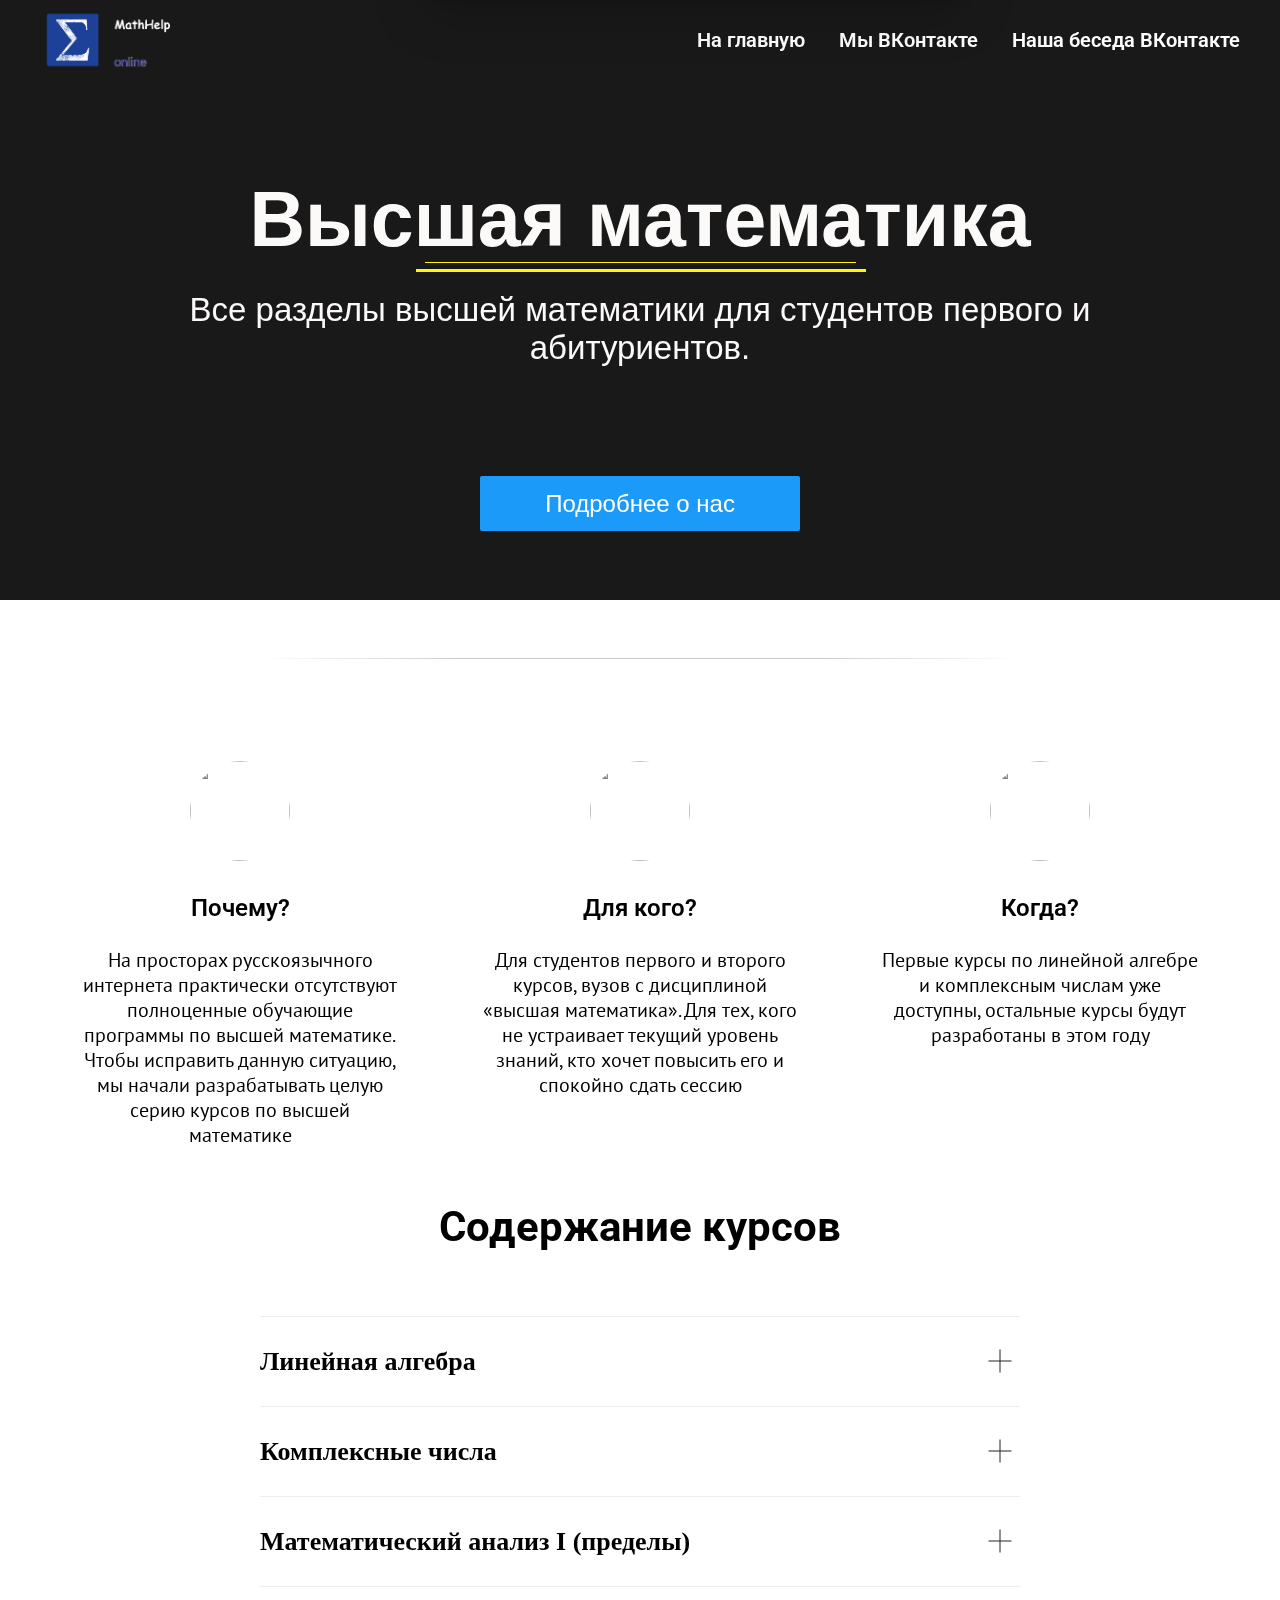
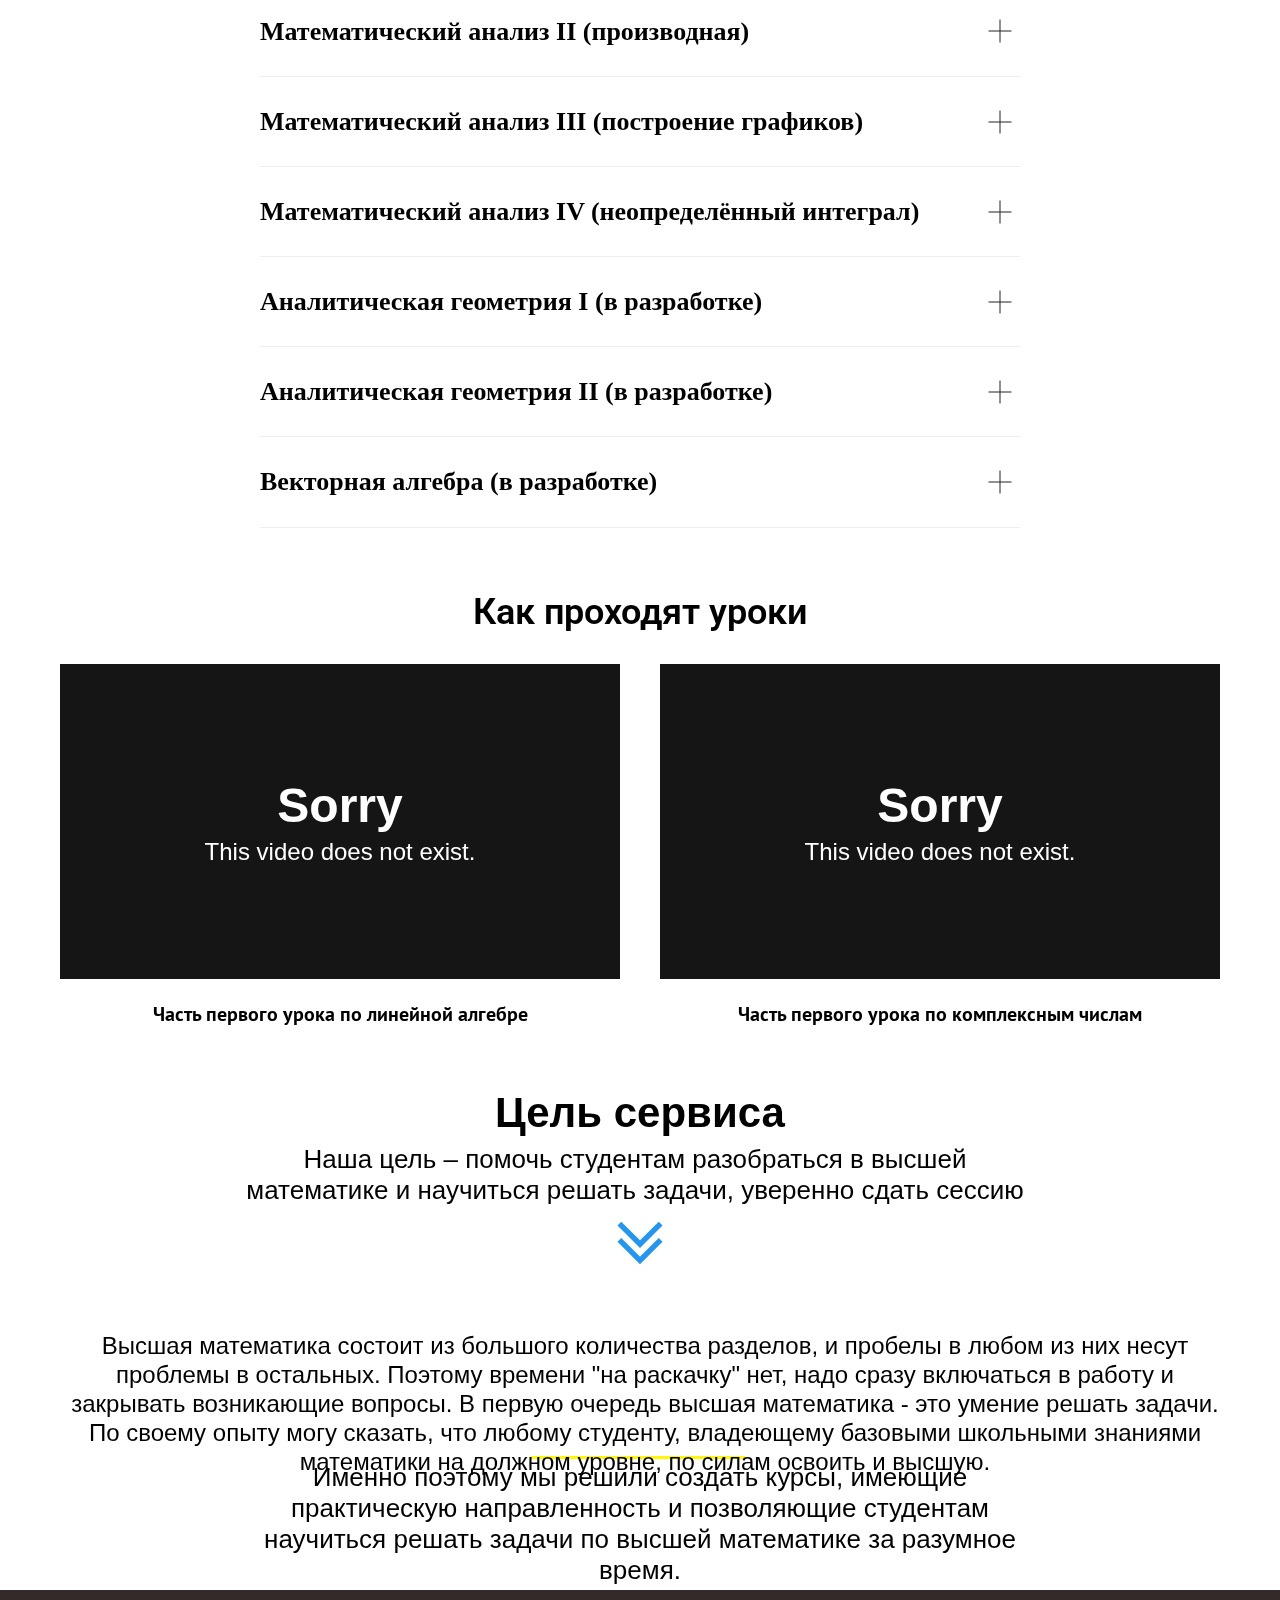
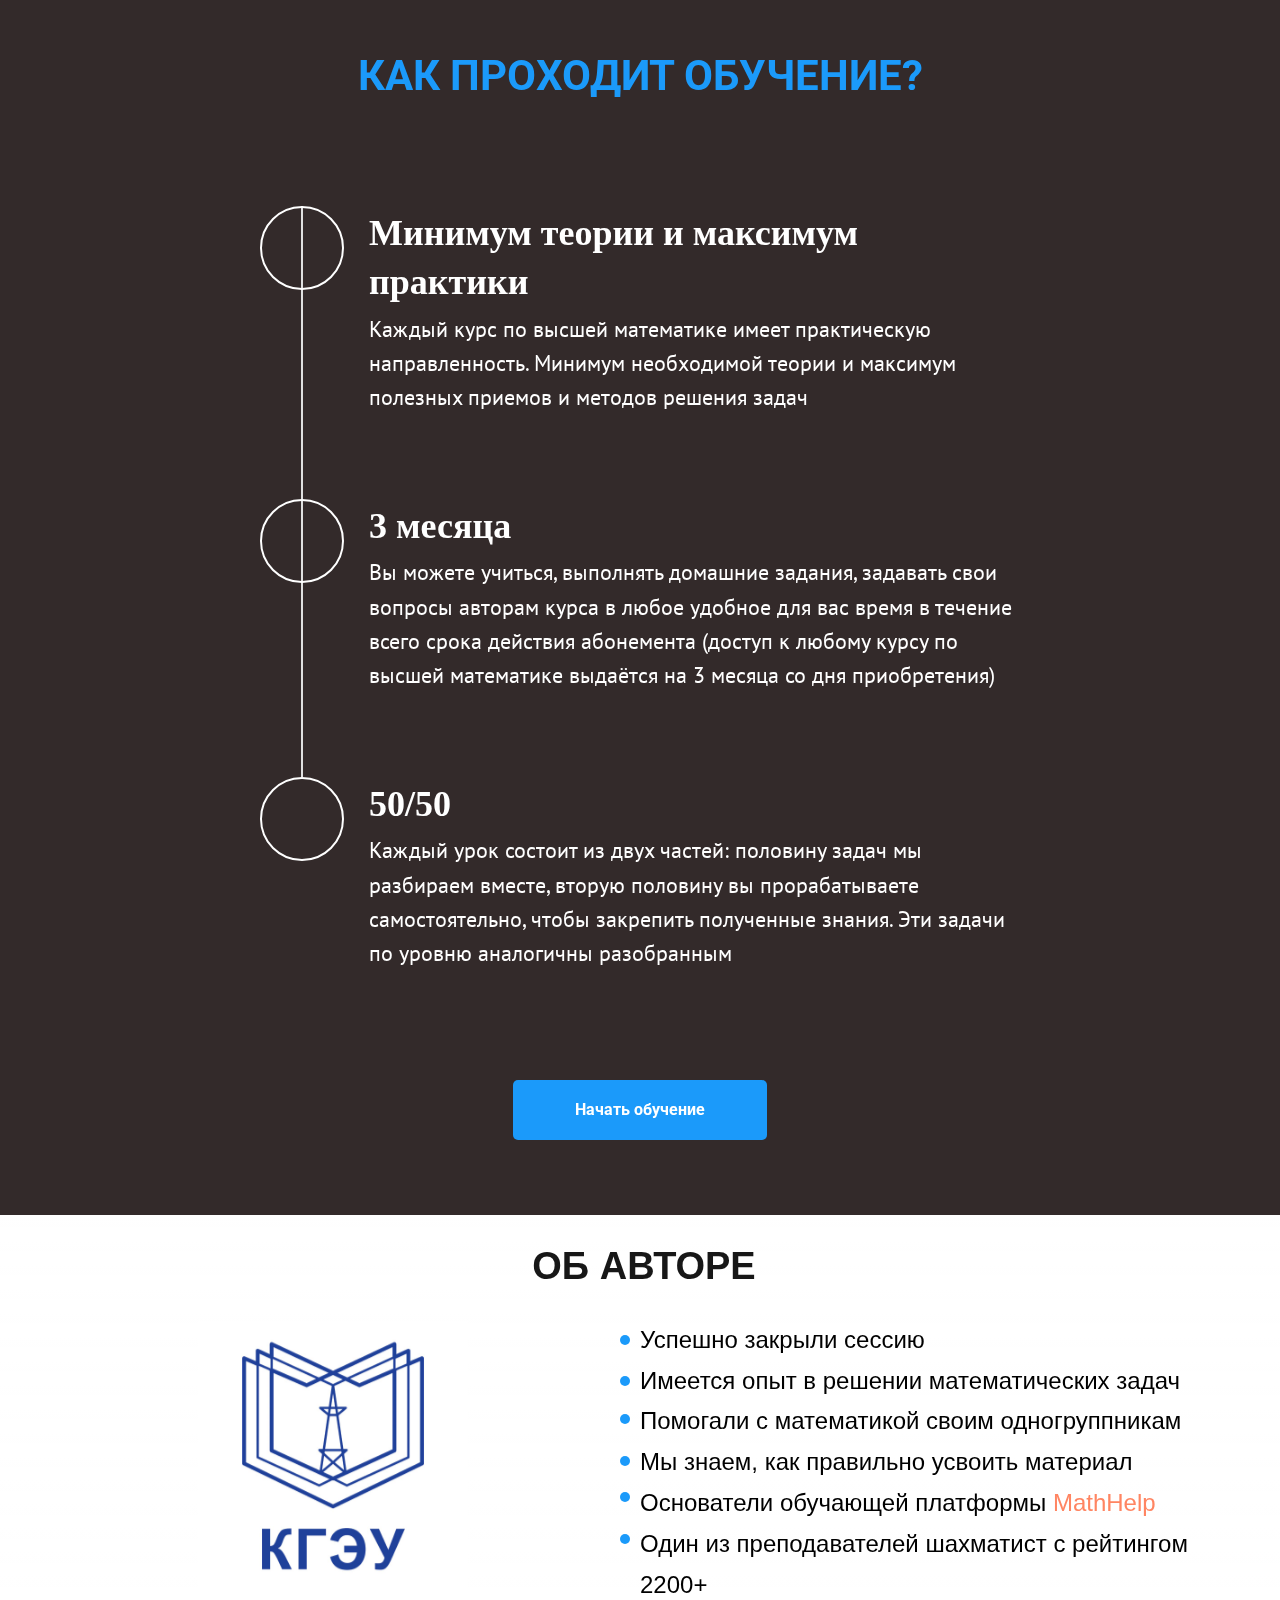
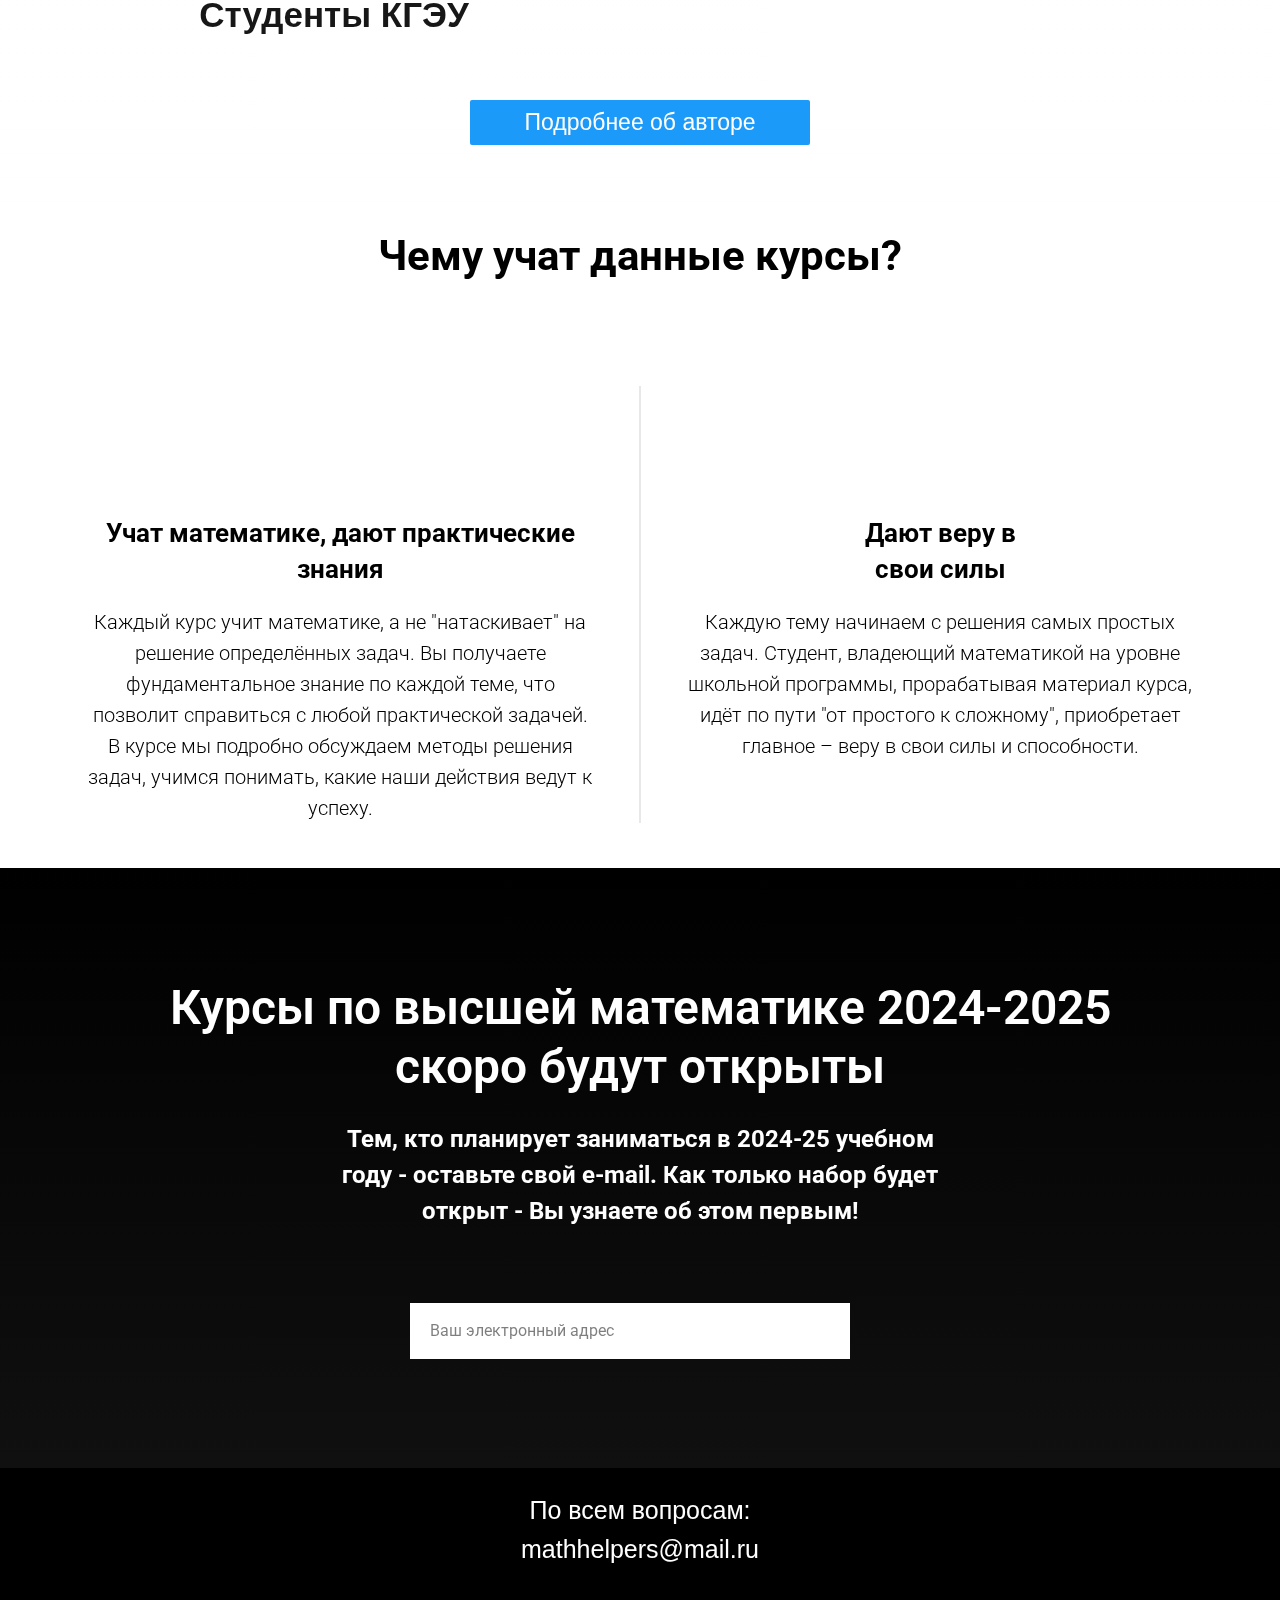
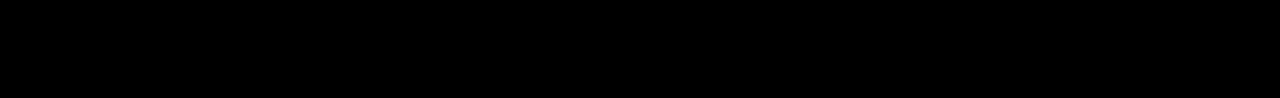
==== commit 6e99ce64: "Update index.html" ====
--- a/index.html
+++ b/index.html
@@ -1,6 +1,6 @@
 <!DOCTYPE html>
-<!-- saved from url=(0117)file:///C:/Users/%D0%9F%D0%BE%D0%BB%D1%8C%D0%B7%D0%BE%D0%B2%D0%B0%D1%82%D0%B5%D0%BB%D1%8C/Desktop/MathHelp/index.html -->
-<html><head><meta http-equiv="Content-Type" content="text/html; charset=UTF-8"><meta name="viewport" content="width=device-width, initial-scale=1.0"><!--metatextblock--><title>Высшая математика</title><meta name="description" content="Высшая математика"><meta property="og:url" content="https://mathstudy.online/highmath0"><meta property="og:title" content="Высшая математика"><meta property="og:description" content="Высшая математика"><meta property="og:type" content="website"><meta property="og:image" content="https://static.tildacdn.com/tild3362-3062-4933-a636-663063363964/_10.png"><link rel="canonical" href="https://mathstudy.online/highmath0"><!--/metatextblock--><meta property="fb:app_id" content="257953674358265"><meta name="format-detection" content="telephone=no"><meta http-equiv="x-dns-prefetch-control" content="on"><link rel="dns-prefetch" href="https://tilda.ws/"><link rel="dns-prefetch" href="https://static.tildacdn.com/"><link rel="shortcut icon" href="https://static.tildacdn.com/tild6137-6438-4837-a161-626165383333/favicon.ico" type="image/x-icon"><link rel="apple-touch-icon" href="https://static.tildacdn.com/tild3564-3334-4532-b136-653034393637/___1.png"><link rel="apple-touch-icon" sizes="76x76" href="https://static.tildacdn.com/tild3564-3334-4532-b136-653034393637/___1.png"><link rel="apple-touch-icon" sizes="152x152" href="https://static.tildacdn.com/tild3564-3334-4532-b136-653034393637/___1.png"><link rel="apple-touch-startup-image" href="https://static.tildacdn.com/tild3564-3334-4532-b136-653034393637/___1.png"><meta name="msapplication-TileColor" content="#000000"><meta name="msapplication-TileImage" content="https://static.tildacdn.com/tild3563-6638-4866-b438-666664666261/__.png"><!-- Assets --><link rel="stylesheet" href="./index_files/tilda-grid-3.0.min.css" type="text/css" media="all"><link rel="stylesheet" href="./index_files/tilda-blocks-2.12.css" type="text/css" media="all"><link rel="stylesheet" href="./index_files/tilda-animation-1.0.min.css" type="text/css" media="all"><link rel="stylesheet" href="./index_files/tilda-menusub-1.0.min.css" type="text/css" media="all"><link rel="stylesheet" href="./index_files/tilda-slds-1.4.min.css" type="text/css" media="all"><link rel="stylesheet" href="./index_files/tilda-zoom-2.0.min.css" type="text/css" media="all"><link rel="stylesheet" href="./index_files/tilda-popup-1.1.min.css" type="text/css" media="all"><script type="text/javascript" async="" id="tildastatscript" src="./index_files/tildastat-0.2.min.js.Без названия"></script><script async="" src="https://connect.facebook.net/en_US/fbevents.js"></script><script type="text/javascript" async="" id="tildastatscript" src="./index_files/tildastat-0.2.min(1).js.Без названия"></script><script async="" src="https://connect.facebook.net/en_US/fbevents.js"></script><script type="text/javascript" async="" id="tildastatscript" src="./index_files/tildastat-0.2(1).min.Без названия"></script><script async="" src="https://connect.facebook.net/en_US/fbevents.js"></script><script type="text/javascript" async="" id="tildastatscript" src="./index_files/tildastat-0(1).2.Без названия"></script><script async="" src="https://connect.facebook.net/en_US/fbevents.js"></script><script type="text/javascript" async="" id="tildastatscript" src="./index_files/tildastat-0(1).Без названия"></script><script async="" src="https://connect.facebook.net/en_US/fbevents.js"></script><script type="text/javascript" async="" id="tildastatscript" src="./index_files/tildastat-0(2).Без названия"></script><script async="" src="https://connect.facebook.net/en_US/fbevents.js"></script><script type="text/javascript" async="" id="tildastatscript" src="./index_files/tildastat-0(3).Без названия"></script><script async="" src="https://connect.facebook.net/en_US/fbevents.js"></script><script type="text/javascript" async="" id="tildastatscript" src="./index_files/tildastat-0(4).Без названия"></script><script async="" src="https://connect.facebook.net/en_US/fbevents.js"></script><script type="text/javascript" async="" id="tildastatscript" src="./index_files/tildastat-0(5).Без названия"></script><script async="" src="https://connect.facebook.net/en_US/fbevents.js"></script><script src="./index_files/jquery-1.10.2.min.js.Без названия"></script><script src="./index_files/tilda-scripts-2.8.min.js.Без названия"></script><script src="./index_files/tilda-blocks-2.7.js.Без названия"></script><script src="./index_files/lazyload-1.3.min.js.Без названия" charset="utf-8"></script><script src="./index_files/tilda-animation-1.0.min.js.Без названия" charset="utf-8"></script><script src="./index_files/tilda-menusub-1.0.min.js.Без названия" charset="utf-8"></script><script src="./index_files/tilda-slds-1.4.min.js.Без названия" charset="utf-8"></script><script src="./index_files/hammer.min.js.Без названия" charset="utf-8"></script><script src="./index_files/tilda-zoom-2.0.min.js.Без названия" charset="utf-8"></script><script src="./index_files/tilda-video-1.0.min.js.Без названия" charset="utf-8"></script><script src="./index_files/tilda-forms-1.0.min.js.Без названия" charset="utf-8"></script><!-- Facebook Pixel Code -->
+<!-- saved from url=(0035)https://arsifox.github.io/mathhelp/ -->
+<html><head><meta http-equiv="Content-Type" content="text/html; charset=UTF-8"><meta name="viewport" content="width=device-width, initial-scale=1.0"><!--metatextblock--><title>Высшая математика</title><meta name="description" content="Высшая математика"><meta property="og:url" content="https://mathstudy.online/highmath0"><meta property="og:title" content="Высшая математика"><meta property="og:description" content="Высшая математика"><meta property="og:type" content="website"><meta property="og:image" content="https://static.tildacdn.com/tild3362-3062-4933-a636-663063363964/_10.png"><link rel="canonical" href="https://mathstudy.online/highmath0"><!--/metatextblock--><meta property="fb:app_id" content="257953674358265"><meta name="format-detection" content="telephone=no"><meta http-equiv="x-dns-prefetch-control" content="on"><link rel="dns-prefetch" href="https://tilda.ws/"><link rel="dns-prefetch" href="https://static.tildacdn.com/"><link rel="shortcut icon" href="https://static.tildacdn.com/tild6137-6438-4837-a161-626165383333/favicon.ico" type="image/x-icon"><link rel="apple-touch-icon" href="https://static.tildacdn.com/tild3564-3334-4532-b136-653034393637/___1.png"><link rel="apple-touch-icon" sizes="76x76" href="https://static.tildacdn.com/tild3564-3334-4532-b136-653034393637/___1.png"><link rel="apple-touch-icon" sizes="152x152" href="https://static.tildacdn.com/tild3564-3334-4532-b136-653034393637/___1.png"><link rel="apple-touch-startup-image" href="https://static.tildacdn.com/tild3564-3334-4532-b136-653034393637/___1.png"><meta name="msapplication-TileColor" content="#000000"><meta name="msapplication-TileImage" content="https://static.tildacdn.com/tild3563-6638-4866-b438-666664666261/__.png"><!-- Assets --><link rel="stylesheet" href="./index_files/tilda-grid-3.0.min.css" type="text/css" media="all"><link rel="stylesheet" href="./index_files/tilda-blocks-2.12.css" type="text/css" media="all"><link rel="stylesheet" href="./index_files/tilda-animation-1.0.min.css" type="text/css" media="all"><link rel="stylesheet" href="./index_files/tilda-menusub-1.0.min.css" type="text/css" media="all"><link rel="stylesheet" href="./index_files/tilda-slds-1.4.min.css" type="text/css" media="all"><link rel="stylesheet" href="./index_files/tilda-zoom-2.0.min.css" type="text/css" media="all"><link rel="stylesheet" href="./index_files/tilda-popup-1.1.min.css" type="text/css" media="all"><script type="text/javascript" async="" id="tildastatscript" src="./index_files/tildastat-0.2.min.js.Без названия"></script><script async="" src="https://connect.facebook.net/en_US/fbevents.js"></script><script type="text/javascript" async="" id="tildastatscript" src="./index_files/tildastat-0.2.min(1).js.Без названия"></script><script async="" src="https://connect.facebook.net/en_US/fbevents.js"></script><script type="text/javascript" async="" id="tildastatscript" src="./index_files/tildastat-0.2(1).min.Без названия"></script><script async="" src="https://connect.facebook.net/en_US/fbevents.js"></script><script type="text/javascript" async="" id="tildastatscript" src="./index_files/tildastat-0(1).2.Без названия"></script><script async="" src="https://connect.facebook.net/en_US/fbevents.js"></script><script type="text/javascript" async="" id="tildastatscript" src="./index_files/tildastat-0(1).Без названия"></script><script async="" src="https://connect.facebook.net/en_US/fbevents.js"></script><script type="text/javascript" async="" id="tildastatscript" src="./index_files/tildastat-0(2).Без названия"></script><script async="" src="https://connect.facebook.net/en_US/fbevents.js"></script><script type="text/javascript" async="" id="tildastatscript" src="./index_files/tildastat-0(3).Без названия"></script><script async="" src="https://connect.facebook.net/en_US/fbevents.js"></script><script type="text/javascript" async="" id="tildastatscript" src="./index_files/tildastat-0(4).Без названия"></script><script async="" src="https://connect.facebook.net/en_US/fbevents.js"></script><script type="text/javascript" async="" id="tildastatscript" src="./index_files/tildastat-0(5).Без названия"></script><script async="" src="https://connect.facebook.net/en_US/fbevents.js"></script><script type="text/javascript" async="" id="tildastatscript" src="./index_files/tildastat-0(6).Без названия"></script><script async="" src="https://connect.facebook.net/en_US/fbevents.js"></script><script src="./index_files/jquery-1.10.2.min.js.Без названия"></script><script src="./index_files/tilda-scripts-2.8.min.js.Без названия"></script><script src="./index_files/tilda-blocks-2.7.js.Без названия"></script><script src="./index_files/lazyload-1.3.min.js.Без названия" charset="utf-8"></script><script src="./index_files/tilda-animation-1.0.min.js.Без названия" charset="utf-8"></script><script src="./index_files/tilda-menusub-1.0.min.js.Без названия" charset="utf-8"></script><script src="./index_files/tilda-slds-1.4.min.js.Без названия" charset="utf-8"></script><script src="./index_files/hammer.min.js.Без названия" charset="utf-8"></script><script src="./index_files/tilda-zoom-2.0.min.js.Без названия" charset="utf-8"></script><script src="./index_files/tilda-video-1.0.min.js.Без названия" charset="utf-8"></script><script src="./index_files/tilda-forms-1.0.min.js.Без названия" charset="utf-8"></script><!-- Facebook Pixel Code -->
 <script>
   !function(f,b,e,v,n,t,s)
   {if(f.fbq)return;n=f.fbq=function(){n.callMethod?
@@ -32,13 +32,13 @@
 }</style><script type="text/javascript"> $(document).ready(function() { setTimeout(function(){ t_menusub_init('125915312'); }, 500); });</script><style>@media screen and (max-width: 980px) { #rec125915312 .t-menusub__menu .t-menusub__link-item { color:#ffffff !important; } #rec125915312 .t-menusub__menu .t-menusub__link-item.t-active { color:#ffffff !important; }
 }</style> </div><div id="rec125915313" class="r t-rec t-rec_pt_0 t-rec_pb_0 t-screenmax-480px" style="padding-top: 0px; padding-bottom: 0px; opacity: 1;" data-animationappear="off" data-record-type="450" data-screen-max="480px"> <div class="t450__burger_container t450__small " data-appearoffset="" data-hideoffset="" style="top:15px; "> <div class="t450__burger_bg t450__burger_cirqle" style="; opacity:0.50;"></div> <div class="t450__burger"> <span style="background-color:#1b9afa;"></span> <span style="background-color:#1b9afa;"></span> <span style="background-color:#1b9afa;"></span> <span style="background-color:#1b9afa;"></span> </div> </div><!-- t450 --><div id="nav125915313marker"></div><div class="t450__overlay "> <div class="t450__overlay_bg" style=" "></div></div><div id="nav125915313" class="t450" data-tooltip-hook="#menuopen" style="max-width: 260px;"> <div class="t450__close t450_opened "> <div class="t450__close_icon"> <span style="background-color:#ffffff;"></span> <span style="background-color:#ffffff;"></span> <span style="background-color:#ffffff;"></span> <span style="background-color:#ffffff;"></span> </div> </div> <div class="t450__container t-align_left"> <div class="t450__top"> <div class="t450__logowrapper"> <a href="https://vk.com/club226088055" style=""><img src="file:///C:/Users/%D0%9F%D0%BE%D0%BB%D1%8C%D0%B7%D0%BE%D0%B2%D0%B0%D1%82%D0%B5%D0%BB%D1%8C/Desktop/MathHelp/%D0%92%D1%8B%D1%81%D1%88%D0%B0%D1%8F%20%D0%BC%D0%B0%D1%82%D0%B5%D0%BC%D0%B0%D1%82%D0%B8%D0%BA%D0%B0_files/noroot(1).png" class="t450__logoimg" imgfield="img" style="max-width: 150px;" alt=""></a> </div> <div class="t450__menu"> <ul class="t450__list"> <li class="t450__list_item"><a class="t-menu__link-item " href="https://vk.com/club226088055/" data-menu-submenu-hook="" style="color:#ffffff;font-size:24px;" data-menu-item-number="1">На главную</a> </li> <li class="t450__list_item"><a class="t-menu__link-item " href="https://vk.com/club226088055" data-menu-submenu-hook="" style="color:#ffffff;font-size:24px;" data-menu-item-number="2">Остальные курсы</a> </li> <li class="t450__list_item"><a class="t-menu__link-item " href="https://vk.com/club226088055" data-menu-submenu-hook="" style="color:#ffffff;font-size:24px;" data-menu-item-number="3">Подписаться на курс</a> </li> </ul> </div> </div> <div class="t450__rightside"> <div class="t450__rightcontainer"> <div class="t450__right_descr t-descr t-descr_xs" field="descr" style=""><div style="font-size:20px;" data-customstyle="yes"></div></div> </div> </div> </div></div> <script type="text/javascript">$(document).ready(function(){ $("#rec125915313").attr('data-animationappear','off'); $("#rec125915313").css('opacity','1'); t450_initMenu('125915313');
 });</script> <script type="text/javascript"> $(document).ready(function() { setTimeout(function(){ t_menusub_init('125915313'); }, 500); });</script><style>@media screen and (max-width: 980px) { #rec125915313 .t-menusub__menu .t-menusub__link-item { color:#ffffff !important; } #rec125915313 .t-menusub__menu .t-menusub__link-item.t-active { color:#ffffff !important; }
-}</style></div><div id="rec125915314" class="r t-rec t-screenmin-480px" style=" " data-animationappear="off" data-record-type="396" data-screen-min="480px"><!-- T396 --><style>#rec125915314 .t396__artboard{height: 600px;background-color: #ffffff;}#rec125915314 .t396__filter{height: 600px;background-image: -webkit-gradient( linear, left top, left bottom, from(rgba(0,0,0,0.9)), to(rgba(0,0,0,0.9)) );background-image: -webkit-linear-gradient(top, rgba(0,0,0,0.9), rgba(0,0,0,0.9));background-image: linear-gradient(to bottom, rgba(0,0,0,0.9), rgba(0,0,0,0.9));}#rec125915314 .t396__carrier{height: 600px;background-position: center center;background-attachment: scroll;background-size:cover;background-repeat:no-repeat;}@media screen and (max-width: 1199px){#rec125915314 .t396__artboard{}#rec125915314 .t396__filter{}#rec125915314 .t396__carrier{background-attachment:scroll;}}@media screen and (max-width: 959px){}@media screen and (max-width: 639px){}@media screen and (max-width: 479px){}#rec125915314 .tn-elem[data-elem-id="1567435640743"]{color:#fcf9f9;text-align:center;z-index:2;top: 179px;left: calc(50% - 600px + 66px);width:1068px;}#rec125915314 .tn-elem[data-elem-id="1567435640743"] .tn-atom{color:#fcf9f9;font-size:77px;font-family:'Futuro',Arial,sans-serif;line-height:1.05;font-weight:700;background-position:center center;border-color:transparent;border-style:solid;}@media screen and (max-width: 1199px){}@media screen and (max-width: 959px){}@media screen and (max-width: 639px){}@media screen and (max-width: 479px){#rec125915314 .tn-elem[data-elem-id="1567435640743"]{top: 125px;left: calc(50% - 160px + -8px);width:337px;}#rec125915314 .tn-elem[data-elem-id="1567435640743"] .tn-atom{font-size:45px;}}#rec125915314 .tn-elem[data-elem-id="1567435681398"]{color:#fcf9f9;text-align:center;z-index:3;top: 265px;left: calc(50% - 600px + 340px);width:560px;}#rec125915314 .tn-elem[data-elem-id="1567435681398"] .tn-atom{color:#fcf9f9;font-size:73px;font-family:'Futuro',Arial,sans-serif;line-height:1.55;font-weight:600;background-position:center center;border-color:transparent;border-style:solid;}@media screen and (max-width: 1199px){}@media screen and (max-width: 959px){}@media screen and (max-width: 639px){}@media screen and (max-width: 479px){}#rec125915314 .tn-elem[data-elem-id="1567435692402"]{color:#fcf9f9;text-align:center;z-index:4;top: 291px;left: calc(50% - 600px + 96px);width:1008px;}#rec125915314 .tn-elem[data-elem-id="1567435692402"] .tn-atom{color:#fcf9f9;font-size:33px;font-family:'Futuro',Arial,sans-serif;line-height:1.15;font-weight:400;background-position:center center;border-color:transparent;border-style:solid;}@media screen and (max-width: 1199px){}@media screen and (max-width: 959px){}@media screen and (max-width: 639px){}@media screen and (max-width: 479px){#rec125915314 .tn-elem[data-elem-id="1567435692402"]{top: 225px;left: calc(50% - 160px + 0px);width:317px;}#rec125915314 .tn-elem[data-elem-id="1567435692402"] .tn-atom{font-size:35px;line-height:1.4;}}#rec125915314 .tn-elem[data-elem-id="1567435746384"]{color:#ffffff;text-align:center;z-index:5;top: 476px;left: calc(50% - 600px + 440px);width:320px;height:55px;}#rec125915314 .tn-elem[data-elem-id="1567435746384"] .tn-atom{color:#ffffff;font-size:24px;font-family:'Futuro',Arial,sans-serif;line-height:1.55;font-weight:500;border-width:1px;border-radius:2px;background-color:#1b9afa;background-position:center center;border-color:transparent;border-style:solid;transition: background-color 0.2s ease-in-out, color 0.2s ease-in-out, border-color 0.2s ease-in-out;}#rec125915314 .tn-elem[data-elem-id="1567435746384"] .tn-atom:hover{background-color:#007ede;color:#ffffff;}@media screen and (max-width: 1199px){#rec125915314 .tn-elem[data-elem-id="1567435746384"]{top: 535px;left: calc(50% - 480px + 320px);}}@media screen and (max-width: 959px){}@media screen and (max-width: 639px){}@media screen and (max-width: 479px){#rec125915314 .tn-elem[data-elem-id="1567435746384"]{top: 415px;left: calc(50% - 160px + 40px);width:250px;height:41px;}#rec125915314 .tn-elem[data-elem-id="1567435746384"] .tn-atom{font-size:21px;background-color:#1b9afa;}}#rec125915314 .tn-elem[data-elem-id="1567435855535"]{z-index:6;top: 262px;left: calc(50% - 600px + 385px);width:431px;height:1px;}#rec125915314 .tn-elem[data-elem-id="1567435855535"] .tn-atom{background-color:#fff705;background-position:center center;border-color:transparent;border-style:solid;}@media screen and (max-width: 1199px){#rec125915314 .tn-elem[data-elem-id="1567435855535"]{top: 336px;left: calc(50% - 480px + 277px);}}@media screen and (max-width: 959px){}@media screen and (max-width: 639px){}@media screen and (max-width: 479px){#rec125915314 .tn-elem[data-elem-id="1567435855535"]{top: 200px;left: calc(50% - 160px + 35px);width:251px;height:1px;}}#rec125915314 .tn-elem[data-elem-id="1567439302513"]{z-index:7;top: 269px;left: calc(50% - 600px + 376px);width:450px;height:3px;}#rec125915314 .tn-elem[data-elem-id="1567439302513"] .tn-atom{background-color:#fff705;background-position:center center;border-color:transparent;border-style:solid;}@media screen and (max-width: 1199px){}@media screen and (max-width: 959px){}@media screen and (max-width: 639px){}@media screen and (max-width: 479px){}#rec125915314 .tn-elem[data-elem-id="1567631908824"]{z-index:1;top: -46px;left: calc(50% - 600px + -181px);width:1577px;}#rec125915314 .tn-elem[data-elem-id="1567631908824"] .tn-atom{opacity:0.3;background-position:center center;border-color:transparent;border-style:solid;}@media screen and (max-width: 1199px){}@media screen and (max-width: 959px){}@media screen and (max-width: 639px){}@media screen and (max-width: 479px){}</style> <div class="t396"><div class="t396__artboard rendered" data-artboard-recid="125915314" data-artboard-height="600" data-artboard-height_vh="" data-artboard-valign="center" data-artboard-ovrflw="" data-artboard-proxy-min-offset-top="0" data-artboard-proxy-min-height="600" data-artboard-proxy-max-height="600"> <div class="t396__carrier" data-artboard-recid="125915314"></div> <div class="t396__filter" data-artboard-recid="125915314"></div> <div class="t396__elem tn-elem tn-elem__1259153141567435640743" data-elem-id="1567435640743" data-elem-type="text" data-field-top-value="179" data-field-top-res-320-value="125" data-field-left-value="66" data-field-left-res-320-value="-8" data-field-width-value="1068" data-field-width-res-320-value="337" data-field-axisy-value="top" data-field-axisx-value="left" data-field-container-value="grid" data-field-topunits-value="" data-field-leftunits-value="" data-field-heightunits-value="" data-field-widthunits-value="" data-fields="top,left,width,container,axisx,axisy,widthunits,leftunits,topunits" style="top: 179px; left: 225.5px; width: 1068px;"> <div class="tn-atom" field="tn_text_1567435640743">Высшая математика</div> </div> <div class="t396__elem tn-elem tn-elem__1259153141567435681398" data-elem-id="1567435681398" data-elem-type="text" data-field-top-value="265" data-field-left-value="340" data-field-width-value="560" data-field-axisy-value="top" data-field-axisx-value="left" data-field-container-value="grid" data-field-topunits-value="" data-field-leftunits-value="" data-field-heightunits-value="" data-field-widthunits-value="" data-fields="top,left,width,container,axisx,axisy,widthunits,leftunits,topunits" style="top: 265px; left: 499.5px; width: 560px;"> <div class="tn-atom" field="tn_text_1567435681398"></div> </div> <div class="t396__elem tn-elem tn-elem__1259153141567435692402" data-elem-id="1567435692402" data-elem-type="text" data-field-top-value="291" data-field-top-res-320-value="225" data-field-left-value="96" data-field-left-res-320-value="0" data-field-width-value="1008" data-field-width-res-320-value="317" data-field-axisy-value="top" data-field-axisx-value="left" data-field-container-value="grid" data-field-topunits-value="" data-field-leftunits-value="" data-field-heightunits-value="" data-field-widthunits-value="" data-fields="top,left,width,container,axisx,axisy,widthunits,leftunits,topunits" style="top: 291px; left: 255.5px; width: 1008px;"> <div class="tn-atom" field="tn_text_1567435692402">Все разделы высшей математики для студентов первого и абитуриентов.<strong></strong></div> </div> <div class="t396__elem tn-elem tn-elem__1259153141567435746384" data-elem-id="1567435746384" data-elem-type="button" data-field-top-value="476" data-field-top-res-960-value="535" data-field-top-res-320-value="415" data-field-left-value="440" data-field-left-res-960-value="320" data-field-left-res-320-value="40" data-field-height-value="55" data-field-height-res-320-value="41" data-field-width-value="320" data-field-width-res-320-value="250" data-field-axisy-value="top" data-field-axisx-value="left" data-field-container-value="grid" data-field-topunits-value="" data-field-leftunits-value="" data-field-heightunits-value="" data-field-widthunits-value="" data-fields="top,left,width,height,container,axisx,axisy,caption,leftunits,topunits" style="top: 476px; left: 599.5px; width: 320px; height: 55px;"> <a class="tn-atom" href="https://mathstudy.online/aboutme">Подробнее о нас</a> </div> <div class="t396__elem tn-elem tn-elem__1259153141567435855535" data-elem-id="1567435855535" data-elem-type="shape" data-field-top-value="262" data-field-top-res-960-value="336" data-field-top-res-320-value="200" data-field-left-value="385" data-field-left-res-960-value="277" data-field-left-res-320-value="35" data-field-height-value="1" data-field-height-res-320-value="1" data-field-width-value="431" data-field-width-res-320-value="251" data-field-axisy-value="top" data-field-axisx-value="left" data-field-container-value="grid" data-field-topunits-value="" data-field-leftunits-value="" data-field-heightunits-value="" data-field-widthunits-value="" data-fields="width,height,top,left,container,axisx,axisy,widthunits,heightunits,leftunits,topunits" style="width: 431px; left: 544.5px; top: 262px; height: 1px;"> <div class="tn-atom"> </div> </div> <div class="t396__elem tn-elem tn-elem__1259153141567439302513" data-elem-id="1567439302513" data-elem-type="shape" data-field-top-value="269" data-field-left-value="376" data-field-height-value="3" data-field-width-value="450" data-field-axisy-value="top" data-field-axisx-value="left" data-field-container-value="grid" data-field-topunits-value="" data-field-leftunits-value="" data-field-heightunits-value="" data-field-widthunits-value="" data-fields="width,height,top,left,container,axisx,axisy,widthunits,heightunits,leftunits,topunits" style="width: 450px; left: 535.5px; top: 269px; height: 3px;"> <div class="tn-atom"> </div> </div> <div class="t396__elem tn-elem tn-elem__1259153141567631908824" data-elem-id="1567631908824" data-elem-type="image" data-field-top-value="-46" data-field-left-value="-181" data-field-width-value="1577" data-field-axisy-value="top" data-field-axisx-value="left" data-field-container-value="grid" data-field-topunits-value="" data-field-leftunits-value="" data-field-heightunits-value="" data-field-widthunits-value="" data-fields="img,width,filewidth,fileheight,top,left,container,axisx,axisy,widthunits,leftunits,topunits" style="left: -21.5px; top: -46px; width: 1577px;"> <div class="tn-atom"> <img class="tn-atom__img t-img loaded" data-original="https://fikiwiki.com/uploads/posts/2022-02/1644886722_19-fikiwiki-com-p-kartinki-formuli-po-matematike-21.jpg" imgfield="tn_img_1567631908824" src="./index_files/1644886722_19-fikiwiki-com-p-kartinki-formuli-po-matematike-21.jpg"> </div> </div> </div> </div> <script>$( document ).ready(function() { t396_init('125915314');
-});</script><!-- /T396 --></div><div id="rec125915315" class="r t-rec t-screenmax-480px" style=" " data-animationappear="off" data-record-type="396" data-screen-max="480px"><!-- T396 --><style>#rec125915315 .t396__artboard{height: 550px;background-color: #ffffff;}#rec125915315 .t396__filter{height: 550px;background-image: -webkit-gradient( linear, left top, left bottom, from(rgba(0,0,0,0.7)), to(rgba(0,0,0,0.6)) );background-image: -webkit-linear-gradient(top, rgba(0,0,0,0.7), rgba(0,0,0,0.6));background-image: linear-gradient(to bottom, rgba(0,0,0,0.7), rgba(0,0,0,0.6));}#rec125915315 .t396__carrier{height: 550px;background-position: center center;background-attachment: scroll;background-size:cover;background-repeat:no-repeat;}@media screen and (max-width: 1199px){#rec125915315 .t396__artboard{}#rec125915315 .t396__filter{}#rec125915315 .t396__carrier{background-attachment:scroll;}}@media screen and (max-width: 959px){}@media screen and (max-width: 639px){}@media screen and (max-width: 479px){#rec125915315 .t396__artboard{height: 680px;}#rec125915315 .t396__filter{height: 680px;background-image: -webkit-gradient( linear, left top, left bottom, from(rgba(0,0,0,0.8)), to(rgba(0,0,0,0.8)) );background-image: -webkit-linear-gradient(top, rgba(0,0,0,0.8), rgba(0,0,0,0.8));background-image: linear-gradient(to bottom, rgba(0,0,0,0.8), rgba(0,0,0,0.8));}#rec125915315 .t396__carrier{height: 680px;}}#rec125915315 .tn-elem[data-elem-id="1567435640743"]{color:#fcf9f9;text-align:center;z-index:2;top: 160px;left: calc(50% - 600px + 320px);width:560px;}#rec125915315 .tn-elem[data-elem-id="1567435640743"] .tn-atom{color:#fcf9f9;font-size:73px;font-family:'Futuro',Arial,sans-serif;line-height:1.55;font-weight:700;background-position:center center;border-color:transparent;border-style:solid;}@media screen and (max-width: 1199px){}@media screen and (max-width: 959px){}@media screen and (max-width: 639px){}@media screen and (max-width: 479px){#rec125915315 .tn-elem[data-elem-id="1567435640743"]{top: 130px;left: calc(50% - 160px + -8px);width:337px;}#rec125915315 .tn-elem[data-elem-id="1567435640743"] .tn-atom{font-size:45px;line-height:1.1;}}#rec125915315 .tn-elem[data-elem-id="1567435681398"]{color:#fcf9f9;text-align:center;z-index:3;top: 265px;left: calc(50% - 600px + 340px);width:560px;}#rec125915315 .tn-elem[data-elem-id="1567435681398"] .tn-atom{color:#fcf9f9;font-size:73px;font-family:'Futuro',Arial,sans-serif;line-height:1.55;font-weight:600;background-position:center center;border-color:transparent;border-style:solid;}@media screen and (max-width: 1199px){}@media screen and (max-width: 959px){}@media screen and (max-width: 639px){}@media screen and (max-width: 479px){}#rec125915315 .tn-elem[data-elem-id="1567435692402"]{color:#fcf9f9;text-align:center;z-index:4;top: 280px;left: calc(50% - 600px + 220px);width:780px;}#rec125915315 .tn-elem[data-elem-id="1567435692402"] .tn-atom{color:#fcf9f9;font-size:38px;font-family:'Futuro',Arial,sans-serif;line-height:1.55;font-weight:400;background-position:center center;border-color:transparent;border-style:solid;}@media screen and (max-width: 1199px){}@media screen and (max-width: 959px){}@media screen and (max-width: 639px){}@media screen and (max-width: 479px){#rec125915315 .tn-elem[data-elem-id="1567435692402"]{top: 266px;left: calc(50% - 160px + 2px);width:317px;}#rec125915315 .tn-elem[data-elem-id="1567435692402"] .tn-atom{font-size:26px;line-height:1.15;}}#rec125915315 .tn-elem[data-elem-id="1567435746384"]{color:#ffffff;text-align:center;z-index:6;top: 395px;left: calc(50% - 600px + 440px);width:320px;height:55px;}#rec125915315 .tn-elem[data-elem-id="1567435746384"] .tn-atom{color:#ffffff;font-size:24px;font-family:'Futuro',Arial,sans-serif;line-height:1.55;font-weight:500;border-width:1px;border-radius:2px;background-color:#1b9afa;background-position:center center;border-color:transparent;border-style:solid;transition: background-color 0.2s ease-in-out, color 0.2s ease-in-out, border-color 0.2s ease-in-out;}#rec125915315 .tn-elem[data-elem-id="1567435746384"] .tn-atom:hover{background-color:#007ede;color:#ffffff;}@media screen and (max-width: 1199px){#rec125915315 .tn-elem[data-elem-id="1567435746384"]{top: 535px;left: calc(50% - 480px + 320px);}}@media screen and (max-width: 959px){}@media screen and (max-width: 639px){}@media screen and (max-width: 479px){#rec125915315 .tn-elem[data-elem-id="1567435746384"]{top: 581px;left: calc(50% - 160px + 35px);width:250px;height:41px;}#rec125915315 .tn-elem[data-elem-id="1567435746384"] .tn-atom{font-size:21px;background-color:#1b9afa;}}#rec125915315 .tn-elem[data-elem-id="1567436169085"]{z-index:7;top: 20px;left: calc(50% - 600px + 20px);width:200px;}#rec125915315 .tn-elem[data-elem-id="1567436169085"] .tn-atom{background-position:center center;border-color:transparent;border-style:solid;}@media screen and (max-width: 1199px){}@media screen and (max-width: 959px){}@media screen and (max-width: 639px){}@media screen and (max-width: 479px){#rec125915315 .tn-elem[data-elem-id="1567436169085"]{top: -1px;left: calc(50% - 160px + -26px);width:189px;}}#rec125915315 .tn-elem[data-elem-id="1567439205761"]{z-index:8;top: 262px;left: calc(50% - 600px + 313px);width:575px;height:3px;}#rec125915315 .tn-elem[data-elem-id="1567439205761"] .tn-atom{background-color:#fff705;background-position:center center;border-color:transparent;border-style:solid;}@media screen and (max-width: 1199px){}@media screen and (max-width: 959px){}@media screen and (max-width: 639px){}@media screen and (max-width: 479px){#rec125915315 .tn-elem[data-elem-id="1567439205761"]{top: 256px;left: calc(50% - 160px + 33px);width:255px;height:1px;}}#rec125915315 .tn-elem[data-elem-id="1567439274095"]{z-index:9;top: 70px;left: calc(50% - 600px + 20px);width:200px;}#rec125915315 .tn-elem[data-elem-id="1567439274095"] .tn-atom{background-position:center center;border-color:transparent;border-style:solid;}@media screen and (max-width: 1199px){}@media screen and (max-width: 959px){}@media screen and (max-width: 639px){}@media screen and (max-width: 479px){#rec125915315 .tn-elem[data-elem-id="1567439274095"]{top: 531px;left: calc(50% - 160px + 140px);width:40px;}}#rec125915315 .tn-elem[data-elem-id="1567632258795"]{z-index:1;top: 20px;left: calc(50% - 600px + 20px);width:200px;}#rec125915315 .tn-elem[data-elem-id="1567632258795"] .tn-atom{opacity:0.25;background-position:center center;border-color:transparent;border-style:solid;}@media screen and (max-width: 1199px){}@media screen and (max-width: 959px){}@media screen and (max-width: 639px){}@media screen and (max-width: 479px){#rec125915315 .tn-elem[data-elem-id="1567632258795"]{top: -40px;left: calc(50% - 160px + -600px);width:1060px;}}</style> <div class="t396"><div class="t396__artboard rendered" data-artboard-recid="125915315" data-artboard-height="550" data-artboard-height-res-320="680" data-artboard-height_vh="" data-artboard-valign="center" data-artboard-ovrflw="" data-artboard-proxy-min-offset-top="0" data-artboard-proxy-min-height="550" data-artboard-proxy-max-height="550"> <div class="t396__carrier" data-artboard-recid="125915315"></div> <div class="t396__filter" data-artboard-recid="125915315"></div> <div class="t396__elem tn-elem tn-elem__1259153151567435640743" data-elem-id="1567435640743" data-elem-type="text" data-field-top-value="160" data-field-top-res-320-value="130" data-field-left-value="320" data-field-left-res-320-value="-8" data-field-width-value="560" data-field-width-res-320-value="337" data-field-axisy-value="top" data-field-axisx-value="left" data-field-container-value="grid" data-field-topunits-value="" data-field-leftunits-value="" data-field-heightunits-value="" data-field-widthunits-value="" data-fields="top,left,width,container,axisx,axisy,widthunits,leftunits,topunits" style="top: 160px; left: 479.5px; width: 560px;"> <div class="tn-atom" field="tn_text_1567435640743">Высшая математика</div> </div> <div class="t396__elem tn-elem tn-elem__1259153151567435681398" data-elem-id="1567435681398" data-elem-type="text" data-field-top-value="265" data-field-left-value="340" data-field-width-value="560" data-field-axisy-value="top" data-field-axisx-value="left" data-field-container-value="grid" data-field-topunits-value="" data-field-leftunits-value="" data-field-heightunits-value="" data-field-widthunits-value="" data-fields="top,left,width,container,axisx,axisy,widthunits,leftunits,topunits" style="top: 265px; left: 499.5px; width: 560px;"> <div class="tn-atom" field="tn_text_1567435681398"></div> </div> <div class="t396__elem tn-elem tn-elem__1259153151567435692402" data-elem-id="1567435692402" data-elem-type="text" data-field-top-value="280" data-field-top-res-320-value="266" data-field-left-value="220" data-field-left-res-320-value="2" data-field-width-value="780" data-field-width-res-320-value="317" data-field-axisy-value="top" data-field-axisx-value="left" data-field-container-value="grid" data-field-topunits-value="" data-field-leftunits-value="" data-field-heightunits-value="" data-field-widthunits-value="" data-fields="top,left,width,container,axisx,axisy,widthunits,leftunits,topunits" style="top: 280px; left: 379.5px; width: 780px;"> <div class="tn-atom" field="tn_text_1567435692402"><strong> <span data-redactor-tag="span" style="font-weight: 400;">Все разделы высшей математики для студентов первого и второго курса. От кандидата физико-математических наук, с опытом преподавания в МГУ им. М.В. Ломоносова, автора математического YouTube канала Павликова Андрея.</span> <strong></strong></strong></div> </div> <div class="t396__elem tn-elem tn-elem__1259153151567435746384" data-elem-id="1567435746384" data-elem-type="button" data-field-top-value="395" data-field-top-res-960-value="535" data-field-top-res-320-value="581" data-field-left-value="440" data-field-left-res-960-value="320" data-field-left-res-320-value="35" data-field-height-value="55" data-field-height-res-320-value="41" data-field-width-value="320" data-field-width-res-320-value="250" data-field-axisy-value="top" data-field-axisx-value="left" data-field-container-value="grid" data-field-topunits-value="" data-field-leftunits-value="" data-field-heightunits-value="" data-field-widthunits-value="" data-fields="top,left,width,height,container,axisx,axisy,caption,leftunits,topunits" style="top: 395px; left: 599.5px; width: 320px; height: 55px;"> <a class="tn-atom" href="https://mathstudy.online/highmath0#rec139110185">Узнать подробнее</a> </div> <div class="t396__elem tn-elem tn-elem__1259153151567436169085" data-elem-id="1567436169085" data-elem-type="image" data-field-top-value="20" data-field-top-res-320-value="-1" data-field-left-value="20" data-field-left-res-320-value="-26" data-field-width-value="200" data-field-width-res-320-value="189" data-field-axisy-value="top" data-field-axisx-value="left" data-field-container-value="grid" data-field-topunits-value="" data-field-leftunits-value="" data-field-heightunits-value="" data-field-widthunits-value="" data-fields="img,width,filewidth,fileheight,top,left,container,axisx,axisy,widthunits,leftunits,topunits" style="left: 179.5px; top: 20px; width: 200px;"> <div class="tn-atom"> <img class="tn-atom__img t-img loaded" data-original="https://static.tildacdn.com/tild3137-3038-4230-b565-646635666464/_09.png" imgfield="tn_img_1567436169085" src="./index_files/_09.png"> </div> </div> <div class="t396__elem tn-elem tn-elem__1259153151567439205761" data-elem-id="1567439205761" data-elem-type="shape" data-field-top-value="262" data-field-top-res-320-value="256" data-field-left-value="313" data-field-left-res-320-value="33" data-field-height-value="3" data-field-height-res-320-value="1" data-field-width-value="575" data-field-width-res-320-value="255" data-field-axisy-value="top" data-field-axisx-value="left" data-field-container-value="grid" data-field-topunits-value="" data-field-leftunits-value="" data-field-heightunits-value="" data-field-widthunits-value="" data-fields="width,height,top,left,container,axisx,axisy,widthunits,heightunits,leftunits,topunits" style="width: 575px; left: 472.5px; top: 262px; height: 3px;"> <div class="tn-atom"> </div> </div> <div class="t396__elem tn-elem tn-elem__1259153151567439274095" data-elem-id="1567439274095" data-elem-type="image" data-field-top-value="70" data-field-top-res-320-value="531" data-field-left-value="20" data-field-left-res-320-value="140" data-field-width-value="200" data-field-width-res-320-value="40" data-field-axisy-value="top" data-field-axisx-value="left" data-field-container-value="grid" data-field-topunits-value="" data-field-leftunits-value="" data-field-heightunits-value="" data-field-widthunits-value="" data-fields="img,width,filewidth,fileheight,top,left,container,axisx,axisy,widthunits,leftunits,topunits" style="left: 179.5px; top: 70px; width: 200px;"> <div class="tn-atom"> <img class="tn-atom__img t-img loaded" data-original="https://static.tildacdn.com/tild6336-6534-4237-a431-313437316532/_.png" imgfield="tn_img_1567439274095" src="./index_files/_.png"> </div> </div> <div class="t396__elem tn-elem tn-elem__1259153151567632258795" data-elem-id="1567632258795" data-elem-type="image" data-field-top-value="20" data-field-top-res-320-value="-40" data-field-left-value="20" data-field-left-res-320-value="-600" data-field-width-value="200" data-field-width-res-320-value="1060" data-field-axisy-value="top" data-field-axisx-value="left" data-field-container-value="grid" data-field-topunits-value="" data-field-leftunits-value="" data-field-heightunits-value="" data-field-widthunits-value="" data-fields="img,width,filewidth,fileheight,top,left,container,axisx,axisy,widthunits,leftunits,topunits" style="left: 179.5px; top: 20px; width: 200px;"> <div class="tn-atom"> <img class="tn-atom__img t-img loaded" data-original="https://static.tildacdn.com/tild6333-6534-4939-a130-666531313031/photo.JPG" imgfield="tn_img_1567632258795" src="./index_files/photo.JPG"> </div> </div> </div> </div> <script>$( document ).ready(function() { t396_init('125915315');
+}</style></div><div id="rec125915314" class="r t-rec t-screenmin-480px" style=" " data-animationappear="off" data-record-type="396" data-screen-min="480px"><!-- T396 --><style>#rec125915314 .t396__artboard{height: 600px;background-color: #ffffff;}#rec125915314 .t396__filter{height: 600px;background-image: -webkit-gradient( linear, left top, left bottom, from(rgba(0,0,0,0.9)), to(rgba(0,0,0,0.9)) );background-image: -webkit-linear-gradient(top, rgba(0,0,0,0.9), rgba(0,0,0,0.9));background-image: linear-gradient(to bottom, rgba(0,0,0,0.9), rgba(0,0,0,0.9));}#rec125915314 .t396__carrier{height: 600px;background-position: center center;background-attachment: scroll;background-size:cover;background-repeat:no-repeat;}@media screen and (max-width: 1199px){#rec125915314 .t396__artboard{}#rec125915314 .t396__filter{}#rec125915314 .t396__carrier{background-attachment:scroll;}}@media screen and (max-width: 959px){}@media screen and (max-width: 639px){}@media screen and (max-width: 479px){}#rec125915314 .tn-elem[data-elem-id="1567435640743"]{color:#fcf9f9;text-align:center;z-index:2;top: 179px;left: calc(50% - 600px + 66px);width:1068px;}#rec125915314 .tn-elem[data-elem-id="1567435640743"] .tn-atom{color:#fcf9f9;font-size:77px;font-family:'Futuro',Arial,sans-serif;line-height:1.05;font-weight:700;background-position:center center;border-color:transparent;border-style:solid;}@media screen and (max-width: 1199px){}@media screen and (max-width: 959px){}@media screen and (max-width: 639px){}@media screen and (max-width: 479px){#rec125915314 .tn-elem[data-elem-id="1567435640743"]{top: 125px;left: calc(50% - 160px + -8px);width:337px;}#rec125915314 .tn-elem[data-elem-id="1567435640743"] .tn-atom{font-size:45px;}}#rec125915314 .tn-elem[data-elem-id="1567435681398"]{color:#fcf9f9;text-align:center;z-index:3;top: 265px;left: calc(50% - 600px + 340px);width:560px;}#rec125915314 .tn-elem[data-elem-id="1567435681398"] .tn-atom{color:#fcf9f9;font-size:73px;font-family:'Futuro',Arial,sans-serif;line-height:1.55;font-weight:600;background-position:center center;border-color:transparent;border-style:solid;}@media screen and (max-width: 1199px){}@media screen and (max-width: 959px){}@media screen and (max-width: 639px){}@media screen and (max-width: 479px){}#rec125915314 .tn-elem[data-elem-id="1567435692402"]{color:#fcf9f9;text-align:center;z-index:4;top: 291px;left: calc(50% - 600px + 96px);width:1008px;}#rec125915314 .tn-elem[data-elem-id="1567435692402"] .tn-atom{color:#fcf9f9;font-size:33px;font-family:'Futuro',Arial,sans-serif;line-height:1.15;font-weight:400;background-position:center center;border-color:transparent;border-style:solid;}@media screen and (max-width: 1199px){}@media screen and (max-width: 959px){}@media screen and (max-width: 639px){}@media screen and (max-width: 479px){#rec125915314 .tn-elem[data-elem-id="1567435692402"]{top: 225px;left: calc(50% - 160px + 0px);width:317px;}#rec125915314 .tn-elem[data-elem-id="1567435692402"] .tn-atom{font-size:35px;line-height:1.4;}}#rec125915314 .tn-elem[data-elem-id="1567435746384"]{color:#ffffff;text-align:center;z-index:5;top: 476px;left: calc(50% - 600px + 440px);width:320px;height:55px;}#rec125915314 .tn-elem[data-elem-id="1567435746384"] .tn-atom{color:#ffffff;font-size:24px;font-family:'Futuro',Arial,sans-serif;line-height:1.55;font-weight:500;border-width:1px;border-radius:2px;background-color:#1b9afa;background-position:center center;border-color:transparent;border-style:solid;transition: background-color 0.2s ease-in-out, color 0.2s ease-in-out, border-color 0.2s ease-in-out;}#rec125915314 .tn-elem[data-elem-id="1567435746384"] .tn-atom:hover{background-color:#007ede;color:#ffffff;}@media screen and (max-width: 1199px){#rec125915314 .tn-elem[data-elem-id="1567435746384"]{top: 535px;left: calc(50% - 480px + 320px);}}@media screen and (max-width: 959px){}@media screen and (max-width: 639px){}@media screen and (max-width: 479px){#rec125915314 .tn-elem[data-elem-id="1567435746384"]{top: 415px;left: calc(50% - 160px + 40px);width:250px;height:41px;}#rec125915314 .tn-elem[data-elem-id="1567435746384"] .tn-atom{font-size:21px;background-color:#1b9afa;}}#rec125915314 .tn-elem[data-elem-id="1567435855535"]{z-index:6;top: 262px;left: calc(50% - 600px + 385px);width:431px;height:1px;}#rec125915314 .tn-elem[data-elem-id="1567435855535"] .tn-atom{background-color:#fff705;background-position:center center;border-color:transparent;border-style:solid;}@media screen and (max-width: 1199px){#rec125915314 .tn-elem[data-elem-id="1567435855535"]{top: 336px;left: calc(50% - 480px + 277px);}}@media screen and (max-width: 959px){}@media screen and (max-width: 639px){}@media screen and (max-width: 479px){#rec125915314 .tn-elem[data-elem-id="1567435855535"]{top: 200px;left: calc(50% - 160px + 35px);width:251px;height:1px;}}#rec125915314 .tn-elem[data-elem-id="1567439302513"]{z-index:7;top: 269px;left: calc(50% - 600px + 376px);width:450px;height:3px;}#rec125915314 .tn-elem[data-elem-id="1567439302513"] .tn-atom{background-color:#fff705;background-position:center center;border-color:transparent;border-style:solid;}@media screen and (max-width: 1199px){}@media screen and (max-width: 959px){}@media screen and (max-width: 639px){}@media screen and (max-width: 479px){}#rec125915314 .tn-elem[data-elem-id="1567631908824"]{z-index:1;top: -46px;left: calc(50% - 600px + -181px);width:1577px;}#rec125915314 .tn-elem[data-elem-id="1567631908824"] .tn-atom{opacity:0.3;background-position:center center;border-color:transparent;border-style:solid;}@media screen and (max-width: 1199px){}@media screen and (max-width: 959px){}@media screen and (max-width: 639px){}@media screen and (max-width: 479px){}</style> <div class="t396"><div class="t396__artboard rendered" data-artboard-recid="125915314" data-artboard-height="600" data-artboard-height_vh="" data-artboard-valign="center" data-artboard-ovrflw="" data-artboard-proxy-min-offset-top="0" data-artboard-proxy-min-height="600" data-artboard-proxy-max-height="600"> <div class="t396__carrier" data-artboard-recid="125915314"></div> <div class="t396__filter" data-artboard-recid="125915314"></div> <div class="t396__elem tn-elem tn-elem__1259153141567435640743" data-elem-id="1567435640743" data-elem-type="text" data-field-top-value="179" data-field-top-res-320-value="125" data-field-left-value="66" data-field-left-res-320-value="-8" data-field-width-value="1068" data-field-width-res-320-value="337" data-field-axisy-value="top" data-field-axisx-value="left" data-field-container-value="grid" data-field-topunits-value="" data-field-leftunits-value="" data-field-heightunits-value="" data-field-widthunits-value="" data-fields="top,left,width,container,axisx,axisy,widthunits,leftunits,topunits" style="top: 179px; left: 225.5px; width: 1068px;"> <div class="tn-atom" field="tn_text_1567435640743">Высшая математика</div> </div> <div class="t396__elem tn-elem tn-elem__1259153141567435681398" data-elem-id="1567435681398" data-elem-type="text" data-field-top-value="265" data-field-left-value="340" data-field-width-value="560" data-field-axisy-value="top" data-field-axisx-value="left" data-field-container-value="grid" data-field-topunits-value="" data-field-leftunits-value="" data-field-heightunits-value="" data-field-widthunits-value="" data-fields="top,left,width,container,axisx,axisy,widthunits,leftunits,topunits" style="top: 265px; left: 499.5px; width: 560px;"> <div class="tn-atom" field="tn_text_1567435681398"></div> </div> <div class="t396__elem tn-elem tn-elem__1259153141567435692402" data-elem-id="1567435692402" data-elem-type="text" data-field-top-value="291" data-field-top-res-320-value="225" data-field-left-value="96" data-field-left-res-320-value="0" data-field-width-value="1008" data-field-width-res-320-value="317" data-field-axisy-value="top" data-field-axisx-value="left" data-field-container-value="grid" data-field-topunits-value="" data-field-leftunits-value="" data-field-heightunits-value="" data-field-widthunits-value="" data-fields="top,left,width,container,axisx,axisy,widthunits,leftunits,topunits" style="top: 291px; left: 255.5px; width: 1008px;"> <div class="tn-atom" field="tn_text_1567435692402">Все разделы высшей математики для студентов первого и абитуриентов.<strong></strong></div> </div> <div class="t396__elem tn-elem tn-elem__1259153141567435746384" data-elem-id="1567435746384" data-elem-type="button" data-field-top-value="476" data-field-top-res-960-value="535" data-field-top-res-320-value="415" data-field-left-value="440" data-field-left-res-960-value="320" data-field-left-res-320-value="40" data-field-height-value="55" data-field-height-res-320-value="41" data-field-width-value="320" data-field-width-res-320-value="250" data-field-axisy-value="top" data-field-axisx-value="left" data-field-container-value="grid" data-field-topunits-value="" data-field-leftunits-value="" data-field-heightunits-value="" data-field-widthunits-value="" data-fields="top,left,width,height,container,axisx,axisy,caption,leftunits,topunits" style="top: 476px; left: 599.5px; width: 320px; height: 55px;"> <a class="tn-atom" href="https://vk.com/club226088055">Подробнее о нас</a> </div> <div class="t396__elem tn-elem tn-elem__1259153141567435855535" data-elem-id="1567435855535" data-elem-type="shape" data-field-top-value="262" data-field-top-res-960-value="336" data-field-top-res-320-value="200" data-field-left-value="385" data-field-left-res-960-value="277" data-field-left-res-320-value="35" data-field-height-value="1" data-field-height-res-320-value="1" data-field-width-value="431" data-field-width-res-320-value="251" data-field-axisy-value="top" data-field-axisx-value="left" data-field-container-value="grid" data-field-topunits-value="" data-field-leftunits-value="" data-field-heightunits-value="" data-field-widthunits-value="" data-fields="width,height,top,left,container,axisx,axisy,widthunits,heightunits,leftunits,topunits" style="width: 431px; left: 544.5px; top: 262px; height: 1px;"> <div class="tn-atom"> </div> </div> <div class="t396__elem tn-elem tn-elem__1259153141567439302513" data-elem-id="1567439302513" data-elem-type="shape" data-field-top-value="269" data-field-left-value="376" data-field-height-value="3" data-field-width-value="450" data-field-axisy-value="top" data-field-axisx-value="left" data-field-container-value="grid" data-field-topunits-value="" data-field-leftunits-value="" data-field-heightunits-value="" data-field-widthunits-value="" data-fields="width,height,top,left,container,axisx,axisy,widthunits,heightunits,leftunits,topunits" style="width: 450px; left: 535.5px; top: 269px; height: 3px;"> <div class="tn-atom"> </div> </div> <div class="t396__elem tn-elem tn-elem__1259153141567631908824" data-elem-id="1567631908824" data-elem-type="image" data-field-top-value="-46" data-field-left-value="-181" data-field-width-value="1577" data-field-axisy-value="top" data-field-axisx-value="left" data-field-container-value="grid" data-field-topunits-value="" data-field-leftunits-value="" data-field-heightunits-value="" data-field-widthunits-value="" data-fields="img,width,filewidth,fileheight,top,left,container,axisx,axisy,widthunits,leftunits,topunits" style="left: -21.5px; top: -46px; width: 1577px;"> <div class="tn-atom"> <img class="tn-atom__img t-img loaded" data-original="https://fikiwiki.com/uploads/posts/2022-02/1644886722_19-fikiwiki-com-p-kartinki-formuli-po-matematike-21.jpg" imgfield="tn_img_1567631908824" src="./index_files/1644886722_19-fikiwiki-com-p-kartinki-formuli-po-matematike-21.jpg"> </div> </div> </div> </div> <script>$( document ).ready(function() { t396_init('125915314');
+});</script><!-- /T396 --></div><div id="rec125915315" class="r t-rec t-screenmax-480px" style=" " data-animationappear="off" data-record-type="396" data-screen-max="480px"><!-- T396 --><style>#rec125915315 .t396__artboard{height: 550px;background-color: #ffffff;}#rec125915315 .t396__filter{height: 550px;background-image: -webkit-gradient( linear, left top, left bottom, from(rgba(0,0,0,0.7)), to(rgba(0,0,0,0.6)) );background-image: -webkit-linear-gradient(top, rgba(0,0,0,0.7), rgba(0,0,0,0.6));background-image: linear-gradient(to bottom, rgba(0,0,0,0.7), rgba(0,0,0,0.6));}#rec125915315 .t396__carrier{height: 550px;background-position: center center;background-attachment: scroll;background-size:cover;background-repeat:no-repeat;}@media screen and (max-width: 1199px){#rec125915315 .t396__artboard{}#rec125915315 .t396__filter{}#rec125915315 .t396__carrier{background-attachment:scroll;}}@media screen and (max-width: 959px){}@media screen and (max-width: 639px){}@media screen and (max-width: 479px){#rec125915315 .t396__artboard{height: 680px;}#rec125915315 .t396__filter{height: 680px;background-image: -webkit-gradient( linear, left top, left bottom, from(rgba(0,0,0,0.8)), to(rgba(0,0,0,0.8)) );background-image: -webkit-linear-gradient(top, rgba(0,0,0,0.8), rgba(0,0,0,0.8));background-image: linear-gradient(to bottom, rgba(0,0,0,0.8), rgba(0,0,0,0.8));}#rec125915315 .t396__carrier{height: 680px;}}#rec125915315 .tn-elem[data-elem-id="1567435640743"]{color:#fcf9f9;text-align:center;z-index:2;top: 160px;left: calc(50% - 600px + 320px);width:560px;}#rec125915315 .tn-elem[data-elem-id="1567435640743"] .tn-atom{color:#fcf9f9;font-size:73px;font-family:'Futuro',Arial,sans-serif;line-height:1.55;font-weight:700;background-position:center center;border-color:transparent;border-style:solid;}@media screen and (max-width: 1199px){}@media screen and (max-width: 959px){}@media screen and (max-width: 639px){}@media screen and (max-width: 479px){#rec125915315 .tn-elem[data-elem-id="1567435640743"]{top: 130px;left: calc(50% - 160px + -8px);width:337px;}#rec125915315 .tn-elem[data-elem-id="1567435640743"] .tn-atom{font-size:45px;line-height:1.1;}}#rec125915315 .tn-elem[data-elem-id="1567435681398"]{color:#fcf9f9;text-align:center;z-index:3;top: 265px;left: calc(50% - 600px + 340px);width:560px;}#rec125915315 .tn-elem[data-elem-id="1567435681398"] .tn-atom{color:#fcf9f9;font-size:73px;font-family:'Futuro',Arial,sans-serif;line-height:1.55;font-weight:600;background-position:center center;border-color:transparent;border-style:solid;}@media screen and (max-width: 1199px){}@media screen and (max-width: 959px){}@media screen and (max-width: 639px){}@media screen and (max-width: 479px){}#rec125915315 .tn-elem[data-elem-id="1567435692402"]{color:#fcf9f9;text-align:center;z-index:4;top: 280px;left: calc(50% - 600px + 220px);width:780px;}#rec125915315 .tn-elem[data-elem-id="1567435692402"] .tn-atom{color:#fcf9f9;font-size:38px;font-family:'Futuro',Arial,sans-serif;line-height:1.55;font-weight:400;background-position:center center;border-color:transparent;border-style:solid;}@media screen and (max-width: 1199px){}@media screen and (max-width: 959px){}@media screen and (max-width: 639px){}@media screen and (max-width: 479px){#rec125915315 .tn-elem[data-elem-id="1567435692402"]{top: 266px;left: calc(50% - 160px + 2px);width:317px;}#rec125915315 .tn-elem[data-elem-id="1567435692402"] .tn-atom{font-size:26px;line-height:1.15;}}#rec125915315 .tn-elem[data-elem-id="1567435746384"]{color:#ffffff;text-align:center;z-index:6;top: 395px;left: calc(50% - 600px + 440px);width:320px;height:55px;}#rec125915315 .tn-elem[data-elem-id="1567435746384"] .tn-atom{color:#ffffff;font-size:24px;font-family:'Futuro',Arial,sans-serif;line-height:1.55;font-weight:500;border-width:1px;border-radius:2px;background-color:#1b9afa;background-position:center center;border-color:transparent;border-style:solid;transition: background-color 0.2s ease-in-out, color 0.2s ease-in-out, border-color 0.2s ease-in-out;}#rec125915315 .tn-elem[data-elem-id="1567435746384"] .tn-atom:hover{background-color:#007ede;color:#ffffff;}@media screen and (max-width: 1199px){#rec125915315 .tn-elem[data-elem-id="1567435746384"]{top: 535px;left: calc(50% - 480px + 320px);}}@media screen and (max-width: 959px){}@media screen and (max-width: 639px){}@media screen and (max-width: 479px){#rec125915315 .tn-elem[data-elem-id="1567435746384"]{top: 581px;left: calc(50% - 160px + 35px);width:250px;height:41px;}#rec125915315 .tn-elem[data-elem-id="1567435746384"] .tn-atom{font-size:21px;background-color:#1b9afa;}}#rec125915315 .tn-elem[data-elem-id="1567436169085"]{z-index:7;top: 20px;left: calc(50% - 600px + 20px);width:200px;}#rec125915315 .tn-elem[data-elem-id="1567436169085"] .tn-atom{background-position:center center;border-color:transparent;border-style:solid;}@media screen and (max-width: 1199px){}@media screen and (max-width: 959px){}@media screen and (max-width: 639px){}@media screen and (max-width: 479px){#rec125915315 .tn-elem[data-elem-id="1567436169085"]{top: -1px;left: calc(50% - 160px + -26px);width:189px;}}#rec125915315 .tn-elem[data-elem-id="1567439205761"]{z-index:8;top: 262px;left: calc(50% - 600px + 313px);width:575px;height:3px;}#rec125915315 .tn-elem[data-elem-id="1567439205761"] .tn-atom{background-color:#fff705;background-position:center center;border-color:transparent;border-style:solid;}@media screen and (max-width: 1199px){}@media screen and (max-width: 959px){}@media screen and (max-width: 639px){}@media screen and (max-width: 479px){#rec125915315 .tn-elem[data-elem-id="1567439205761"]{top: 256px;left: calc(50% - 160px + 33px);width:255px;height:1px;}}#rec125915315 .tn-elem[data-elem-id="1567439274095"]{z-index:9;top: 70px;left: calc(50% - 600px + 20px);width:200px;}#rec125915315 .tn-elem[data-elem-id="1567439274095"] .tn-atom{background-position:center center;border-color:transparent;border-style:solid;}@media screen and (max-width: 1199px){}@media screen and (max-width: 959px){}@media screen and (max-width: 639px){}@media screen and (max-width: 479px){#rec125915315 .tn-elem[data-elem-id="1567439274095"]{top: 531px;left: calc(50% - 160px + 140px);width:40px;}}#rec125915315 .tn-elem[data-elem-id="1567632258795"]{z-index:1;top: 20px;left: calc(50% - 600px + 20px);width:200px;}#rec125915315 .tn-elem[data-elem-id="1567632258795"] .tn-atom{opacity:0.25;background-position:center center;border-color:transparent;border-style:solid;}@media screen and (max-width: 1199px){}@media screen and (max-width: 959px){}@media screen and (max-width: 639px){}@media screen and (max-width: 479px){#rec125915315 .tn-elem[data-elem-id="1567632258795"]{top: -40px;left: calc(50% - 160px + -600px);width:1060px;}}</style> <div class="t396"><div class="t396__artboard rendered" data-artboard-recid="125915315" data-artboard-height="550" data-artboard-height-res-320="680" data-artboard-height_vh="" data-artboard-valign="center" data-artboard-ovrflw="" data-artboard-proxy-min-offset-top="0" data-artboard-proxy-min-height="550" data-artboard-proxy-max-height="550"> <div class="t396__carrier" data-artboard-recid="125915315"></div> <div class="t396__filter" data-artboard-recid="125915315"></div> <div class="t396__elem tn-elem tn-elem__1259153151567435640743" data-elem-id="1567435640743" data-elem-type="text" data-field-top-value="160" data-field-top-res-320-value="130" data-field-left-value="320" data-field-left-res-320-value="-8" data-field-width-value="560" data-field-width-res-320-value="337" data-field-axisy-value="top" data-field-axisx-value="left" data-field-container-value="grid" data-field-topunits-value="" data-field-leftunits-value="" data-field-heightunits-value="" data-field-widthunits-value="" data-fields="top,left,width,container,axisx,axisy,widthunits,leftunits,topunits" style="top: 160px; left: 479.5px; width: 560px;"> <div class="tn-atom" field="tn_text_1567435640743">Высшая математика</div> </div> <div class="t396__elem tn-elem tn-elem__1259153151567435681398" data-elem-id="1567435681398" data-elem-type="text" data-field-top-value="265" data-field-left-value="340" data-field-width-value="560" data-field-axisy-value="top" data-field-axisx-value="left" data-field-container-value="grid" data-field-topunits-value="" data-field-leftunits-value="" data-field-heightunits-value="" data-field-widthunits-value="" data-fields="top,left,width,container,axisx,axisy,widthunits,leftunits,topunits" style="top: 265px; left: 499.5px; width: 560px;"> <div class="tn-atom" field="tn_text_1567435681398"></div> </div> <div class="t396__elem tn-elem tn-elem__1259153151567435692402" data-elem-id="1567435692402" data-elem-type="text" data-field-top-value="280" data-field-top-res-320-value="266" data-field-left-value="220" data-field-left-res-320-value="2" data-field-width-value="780" data-field-width-res-320-value="317" data-field-axisy-value="top" data-field-axisx-value="left" data-field-container-value="grid" data-field-topunits-value="" data-field-leftunits-value="" data-field-heightunits-value="" data-field-widthunits-value="" data-fields="top,left,width,container,axisx,axisy,widthunits,leftunits,topunits" style="top: 280px; left: 379.5px; width: 780px;"> <div class="tn-atom" field="tn_text_1567435692402"><strong> <span data-redactor-tag="span" style="font-weight: 400;">Все разделы высшей математики для студентов первого и второго курса.</span> <strong></strong></strong></div> </div> <div class="t396__elem tn-elem tn-elem__1259153151567435746384" data-elem-id="1567435746384" data-elem-type="button" data-field-top-value="395" data-field-top-res-960-value="535" data-field-top-res-320-value="581" data-field-left-value="440" data-field-left-res-960-value="320" data-field-left-res-320-value="35" data-field-height-value="55" data-field-height-res-320-value="41" data-field-width-value="320" data-field-width-res-320-value="250" data-field-axisy-value="top" data-field-axisx-value="left" data-field-container-value="grid" data-field-topunits-value="" data-field-leftunits-value="" data-field-heightunits-value="" data-field-widthunits-value="" data-fields="top,left,width,height,container,axisx,axisy,caption,leftunits,topunits" style="top: 395px; left: 599.5px; width: 320px; height: 55px;"> <a class="tn-atom" href="https://mathstudy.online/highmath0#rec139110185">Узнать подробнее</a> </div> <div class="t396__elem tn-elem tn-elem__1259153151567436169085" data-elem-id="1567436169085" data-elem-type="image" data-field-top-value="20" data-field-top-res-320-value="-1" data-field-left-value="20" data-field-left-res-320-value="-26" data-field-width-value="200" data-field-width-res-320-value="189" data-field-axisy-value="top" data-field-axisx-value="left" data-field-container-value="grid" data-field-topunits-value="" data-field-leftunits-value="" data-field-heightunits-value="" data-field-widthunits-value="" data-fields="img,width,filewidth,fileheight,top,left,container,axisx,axisy,widthunits,leftunits,topunits" style="left: 179.5px; top: 20px; width: 200px;"> <div class="tn-atom"> <img class="tn-atom__img t-img loaded" data-original="https://static.tildacdn.com/tild3137-3038-4230-b565-646635666464/_09.png" imgfield="tn_img_1567436169085" src="./index_files/_09.png"> </div> </div> <div class="t396__elem tn-elem tn-elem__1259153151567439205761" data-elem-id="1567439205761" data-elem-type="shape" data-field-top-value="262" data-field-top-res-320-value="256" data-field-left-value="313" data-field-left-res-320-value="33" data-field-height-value="3" data-field-height-res-320-value="1" data-field-width-value="575" data-field-width-res-320-value="255" data-field-axisy-value="top" data-field-axisx-value="left" data-field-container-value="grid" data-field-topunits-value="" data-field-leftunits-value="" data-field-heightunits-value="" data-field-widthunits-value="" data-fields="width,height,top,left,container,axisx,axisy,widthunits,heightunits,leftunits,topunits" style="width: 575px; left: 472.5px; top: 262px; height: 3px;"> <div class="tn-atom"> </div> </div> <div class="t396__elem tn-elem tn-elem__1259153151567439274095" data-elem-id="1567439274095" data-elem-type="image" data-field-top-value="70" data-field-top-res-320-value="531" data-field-left-value="20" data-field-left-res-320-value="140" data-field-width-value="200" data-field-width-res-320-value="40" data-field-axisy-value="top" data-field-axisx-value="left" data-field-container-value="grid" data-field-topunits-value="" data-field-leftunits-value="" data-field-heightunits-value="" data-field-widthunits-value="" data-fields="img,width,filewidth,fileheight,top,left,container,axisx,axisy,widthunits,leftunits,topunits" style="left: 179.5px; top: 70px; width: 200px;"> <div class="tn-atom"> <img class="tn-atom__img t-img loaded" data-original="https://static.tildacdn.com/tild6336-6534-4237-a431-313437316532/_.png" imgfield="tn_img_1567439274095" src="./index_files/_.png"> </div> </div> <div class="t396__elem tn-elem tn-elem__1259153151567632258795" data-elem-id="1567632258795" data-elem-type="image" data-field-top-value="20" data-field-top-res-320-value="-40" data-field-left-value="20" data-field-left-res-320-value="-600" data-field-width-value="200" data-field-width-res-320-value="1060" data-field-axisy-value="top" data-field-axisx-value="left" data-field-container-value="grid" data-field-topunits-value="" data-field-leftunits-value="" data-field-heightunits-value="" data-field-widthunits-value="" data-fields="img,width,filewidth,fileheight,top,left,container,axisx,axisy,widthunits,leftunits,topunits" style="left: 179.5px; top: 20px; width: 200px;"> <div class="tn-atom"> <img class="tn-atom__img t-img loaded" data-original="https://catherineasquithgallery.com/uploads/posts/2021-03/1614841508_89-p-fon-matematika-108.jpg" imgfield="tn_img_1567632258795" src="./index_files/1614841508_89-p-fon-matematika-108.jpg"> </div> </div> </div> </div> <script>$( document ).ready(function() { t396_init('125915315');
 });</script><!-- /T396 --></div><div id="rec125915316" class="r t-rec t-rec_pt_45 t-rec_pb_0 t-screenmin-480px" style="padding-top:45px;padding-bottom:0px; " data-record-type="363" data-screen-min="480px"><!-- T029 --><div class="t029"> <div class="t029__container t-container"> <div class="t029__col t-col t-col_8"> <div class="t029__linewrapper" style="opacity:0.2;"> <div class="t029__opacity t029__opacity_left" style="background-image: -moz-linear-gradient(right, #000000, rgba(0,0,0,0)); background-image: -webkit-linear-gradient(right, #000000, rgba(0,0,0,0)); background-image: -o-linear-gradient(right, #000000, rgba(0,0,0,0)); background-image: -ms-linear-gradient(right, #000000, rgba(0,0,0,0));"></div> <div class="t029__line" style="background: #000000;"></div> <div class="t029__opacity t029__opacity_right" style="background-image: -moz-linear-gradient(left, #000000, rgba(0,0,0,0)); background-image: -webkit-linear-gradient(left, #000000, rgba(0,0,0,0)); background-image: -o-linear-gradient(left, #000000, rgba(0,0,0,0)); background-image: -ms-linear-gradient(left, #000000, rgba(0,0,0,0));"></div> </div> </div> </div></div></div><div id="rec139132705" class="r t-rec t-rec_pt_90 t-rec_pb_30 r_showed r_anim" style="padding-top:90px;padding-bottom:30px; " data-record-type="86"><!-- T075 --><div class="t075"><div class="t-container"><div class="t-col t-col_4 t-align_center"> <center><img src="./index_files/25333.png" data-original="https://static.tildacdn.com/tild3365-6466-4437-b035-663466316431/25333.png" data-tu-max-width="400" data-tu-max-height="400" class="t075__img t075__img_circle t-img loaded" imgfield="img"></center><div class="t075__wrappercenter t075__textclass1"><div class="t075__title t-name" style="" field="title">Почему?</div><div class="t-text" style="" field="descr"><div style="font-size:20px;" data-customstyle="yes">На просторах русскоязычного интернета практически отсутствуют полноценные обучающие программы по высшей математике. Чтобы исправить данную ситуацию, мы начали разрабатывать целую серию курсов по высшей математике</div></div></div> </div><div class="t-col t-col_4 t-align_center"> <center><img src="./index_files/student_PNG62542.png" data-original="https://static.tildacdn.com/tild3339-3430-4634-b130-623162393037/student_PNG62542.png" data-tu-max-width="400" data-tu-max-height="400" class="t075__img t075__img_circle t-img loaded" imgfield="img2"></center><div class="t075__wrappercenter t075__textclass1"><div class="t075__title t-name" style="" field="title2">Для кого?</div><div class="t-text" style="" field="descr2"><div style="font-size:20px;" data-customstyle="yes">Для студентов первого и второго курсов, вузов с дисциплиной «высшая математика». Для тех, кого не устраивает текущий уровень знаний, кто хочет повысить его и спокойно сдать сессию</div></div></div> </div><div class="t-col t-col_4 t-align_center"> <center><img src="./index_files/_(1).png" data-original="https://static.tildacdn.com/tild6431-6433-4964-b262-343737653764/_.png" data-tu-max-width="400" data-tu-max-height="400" class="t075__img t075__img_circle t-img loaded" imgfield="img3"></center><div class="t075__wrappercenter t075__textclass1"><div class="t075__title t-name" style="" field="title3">Когда?</div><div class="t-text" style="" field="descr3"><div style="font-size:20px;" data-customstyle="yes">Первые курсы по линейной алгебре и комплексным числам уже доступны, остальные курсы будут разработаны в этом году</div></div></div> </div></div></div></div><div id="rec139110127" class="r t-rec t-rec_pt_15 t-rec_pb_60 r_anim r_showed" style="padding-top:15px;padding-bottom:60px; " data-record-type="255"><!-- T225 --><div class="t225"> <div class="t-container t-align_center"> <div class="t-col t-col_8 t-prefix_2"> <div class="t225__title t-title t-title_md" field="title" style=""><div style="font-size:42px;" data-customstyle="yes"><strong><span data-redactor-tag="span" style="font-weight: 700;">Содержание курсов</span></strong></div></div> </div> </div></div></div><div id="rec139110185" class="r t-rec t-rec_pt_0 t-rec_pb_60" style="padding-top:0px;padding-bottom:60px; " data-animationappear="off" data-record-type="585"><!-- T585--><div class="t585"> <div class="t-container"> <div class="t-col t-col_8 t-prefix_2"> <div class="t585__accordion" data-accordion="false"> <div class="t585__wrapper"> <div class="t585__header " style=" border-top: 1px solid #eee;"> <div class="t585__title t-name t-name_xl" field="li_title__1480611048442" style="font-size:26px;font-weight:500;font-family:&#39;Futuro&#39;;"><div style="color:#000000;" data-customstyle="yes"><strong>Линейная алгебра</strong></div></div> <div class="t585__icon"> <div class="t585__lines"> <svg width="24px" height="24px" viewBox="0 0 24 24" xmlns="http://www.w3.org/2000/svg" xmlns:xlink="http://www.w3.org/1999/xlink"> <g stroke="none" stroke-width="1px" fill="none" fill-rule="evenodd" stroke-linecap="square"> <g transform="translate(1.000000, 1.000000)" stroke="#222222"> <path d="M0,11 L22,11"></path> <path d="M11,0 L11,22"></path> </g> </g> </svg> </div> <div class="t585__circle" style="background-color: transparent;"></div> </div> <div class="t585__icon t585__icon-hover"> <div class="t585__lines"> <svg width="24px" height="24px" viewBox="0 0 24 24" xmlns="http://www.w3.org/2000/svg" xmlns:xlink="http://www.w3.org/1999/xlink"> <g stroke="none" stroke-width="1px" fill="none" fill-rule="evenodd" stroke-linecap="square"> <g transform="translate(1.000000, 1.000000)" stroke="#222222"> <path d="M0,11 L22,11"></path> <path d="M11,0 L11,22"></path> </g> </g> </svg> </div> <div class="t585__circle" style="background-color: #eee;"></div> </div> </div> <div class="t585__content"> <div class="t585__textwrapper"> <img class="t585__img t-img" imgfield="li_img__1480611048442" style="max-width: 200px;" src="./index_files/Enlight659.JPG" data-original="https://static.tildacdn.com/tild3462-3436-4230-b166-653732346663/Enlight659.JPG"> <div class="t585__text t-descr t-descr_xs" field="li_descr__1480611048442" style=""><div style="font-size:22px;" data-customstyle="yes"><ul><li><strong>Урок 1.</strong> Определители</li><li><strong>Урок 2.</strong> Операции над матрицами</li><li><strong>Урок 3.</strong> Ранг матрицы</li><li><strong>Урок 4.</strong> Обратная матрица. Матричные уравнения</li><li><strong>Урок 5.</strong> Системы линейных уравнений. Формулы Крамера</li><li><strong>Урок 6.</strong> Системы линейных уравнений. Метод обратной матрицы</li><li><strong>Урок 7. </strong>Системы линейных уравнений. Метод Гаусса</li><li><strong>Урок 8.</strong> Системы однородных линейных уравнений. Фундаментальные решения</li><li><strong>Контрольная работа</strong></li></ul></div></div> </div> </div> </div> </div> </div> <div class="t-col t-col_8 t-prefix_2"> <div class="t585__accordion" data-accordion="false"> <div class="t585__wrapper"> <div class="t585__header" style=" border-top: 1px solid #eee;"> <div class="t585__title t-name t-name_xl" field="li_title__1480611044356" style="font-size:26px;font-weight:500;font-family:&#39;Futuro&#39;;"><strong></strong><b>Комплексные числа</b></div> <div class="t585__icon"> <div class="t585__lines"> <svg width="24px" height="24px" viewBox="0 0 24 24" xmlns="http://www.w3.org/2000/svg" xmlns:xlink="http://www.w3.org/1999/xlink"> <g stroke="none" stroke-width="1px" fill="none" fill-rule="evenodd" stroke-linecap="square"> <g transform="translate(1.000000, 1.000000)" stroke="#222222"> <path d="M0,11 L22,11"></path> <path d="M11,0 L11,22"></path> </g> </g> </svg> </div> <div class="t585__circle" style="background-color: transparent;"></div> </div> <div class="t585__icon t585__icon-hover"> <div class="t585__lines"> <svg width="24px" height="24px" viewBox="0 0 24 24" xmlns="http://www.w3.org/2000/svg" xmlns:xlink="http://www.w3.org/1999/xlink"> <g stroke="none" stroke-width="1px" fill="none" fill-rule="evenodd" stroke-linecap="square"> <g transform="translate(1.000000, 1.000000)" stroke="#222222"> <path d="M0,11 L22,11"></path> <path d="M11,0 L11,22"></path> </g> </g> </svg> </div> <div class="t585__circle" style="background-color: #eee;"></div> </div> </div> <div class="t585__content" style="display: none;"> <div class="t585__textwrapper"> <img class="t585__img t-img loaded" imgfield="li_img__1480611044356" style="max-width: 200px;" src="./index_files/Enlight658.JPG" data-original="https://static.tildacdn.com/tild3531-6231-4139-a636-396632303135/Enlight658.JPG"> <div class="t585__text t-descr t-descr_xs" field="li_descr__1480611044356" style=""><div style="font-size:22px;" data-customstyle="yes"><ul><li><strong>Урок 1.</strong> Комплексные числа. Определения. Геометрические изображения комплексных чисел. Формы записи комплексных чисел</li><li><strong>Урок 2.</strong> Действия над комплексными числами. Теория</li><li><strong>Урок 3.</strong> Действия над комплексными числами. Практика</li><li><strong>Урок 4. </strong>Уравнения в комплексных числах</li><li><strong data-redactor-tag="strong">Контрольная работа</strong></li></ul></div></div> </div> </div> </div> </div> </div> <div class="t-col t-col_8 t-prefix_2"> <div class="t585__accordion" data-accordion="false"> <div class="t585__wrapper"> <div class="t585__header " style=" border-top: 1px solid #eee;"> <div class="t585__title t-name t-name_xl" field="li_title__1547491244850" style="font-size:26px;font-weight:500;font-family:&#39;Futuro&#39;;"><strong></strong><b>Математический анализ I (пределы)</b></div> <div class="t585__icon"> <div class="t585__lines"> <svg width="24px" height="24px" viewBox="0 0 24 24" xmlns="http://www.w3.org/2000/svg" xmlns:xlink="http://www.w3.org/1999/xlink"> <g stroke="none" stroke-width="1px" fill="none" fill-rule="evenodd" stroke-linecap="square"> <g transform="translate(1.000000, 1.000000)" stroke="#222222"> <path d="M0,11 L22,11"></path> <path d="M11,0 L11,22"></path> </g> </g> </svg> </div> <div class="t585__circle" style="background-color: transparent;"></div> </div> <div class="t585__icon t585__icon-hover"> <div class="t585__lines"> <svg width="24px" height="24px" viewBox="0 0 24 24" xmlns="http://www.w3.org/2000/svg" xmlns:xlink="http://www.w3.org/1999/xlink"> <g stroke="none" stroke-width="1px" fill="none" fill-rule="evenodd" stroke-linecap="square"> <g transform="translate(1.000000, 1.000000)" stroke="#222222"> <path d="M0,11 L22,11"></path> <path d="M11,0 L11,22"></path> </g> </g> </svg> </div> <div class="t585__circle" style="background-color: #eee;"></div> </div> </div> <div class="t585__content"> <div class="t585__textwrapper"> <img class="t585__img t-img" imgfield="li_img__1547491244850" style="max-width: 200px;" src="./index_files/Enlight664.JPG" data-original="https://static.tildacdn.com/tild3537-3166-4563-b533-643934373736/Enlight664.JPG"> <div class="t585__text t-descr t-descr_xs" field="li_descr__1547491244850" style=""><div style="font-size:22px;" data-customstyle="yes"><ul><li><strong>Урок 1. </strong>Последовательность</li><li><strong>Урок 2. </strong>Предел последовательности</li><li><strong>Урок 3. </strong>Функции и их свойства</li><li><strong>Урок 4. </strong>Предел функции</li><li><strong>У</strong><strong>рок 5.</strong> Первый замечательный предел</li><li><strong>Урок 6.</strong> Второй замечательный предел</li><li><strong>Урок 7. </strong>Непрерывность и точки разрыва функции</li><li><strong>Контрольная работа</strong></li></ul><strong><strong data-redactor-tag="strong"></strong></strong></div></div> </div> </div> </div> </div> </div> <div class="t-col t-col_8 t-prefix_2"> <div class="t585__accordion" data-accordion="false"> <div class="t585__wrapper"> <div class="t585__header " style=" border-top: 1px solid #eee;"> <div class="t585__title t-name t-name_xl" field="li_title__1567574969974" style="font-size:26px;font-weight:500;font-family:&#39;Futuro&#39;;"><b>Математический анализ II (производная)</b></div> <div class="t585__icon"> <div class="t585__lines"> <svg width="24px" height="24px" viewBox="0 0 24 24" xmlns="http://www.w3.org/2000/svg" xmlns:xlink="http://www.w3.org/1999/xlink"> <g stroke="none" stroke-width="1px" fill="none" fill-rule="evenodd" stroke-linecap="square"> <g transform="translate(1.000000, 1.000000)" stroke="#222222"> <path d="M0,11 L22,11"></path> <path d="M11,0 L11,22"></path> </g> </g> </svg> </div> <div class="t585__circle" style="background-color: transparent;"></div> </div> <div class="t585__icon t585__icon-hover"> <div class="t585__lines"> <svg width="24px" height="24px" viewBox="0 0 24 24" xmlns="http://www.w3.org/2000/svg" xmlns:xlink="http://www.w3.org/1999/xlink"> <g stroke="none" stroke-width="1px" fill="none" fill-rule="evenodd" stroke-linecap="square"> <g transform="translate(1.000000, 1.000000)" stroke="#222222"> <path d="M0,11 L22,11"></path> <path d="M11,0 L11,22"></path> </g> </g> </svg> </div> <div class="t585__circle" style="background-color: #eee;"></div> </div> </div> <div class="t585__content"> <div class="t585__textwrapper"> <img class="t585__img t-img" imgfield="li_img__1567574969974" style="max-width: 200px;" src="./index_files/Enlight665.JPG" data-original="https://static.tildacdn.com/tild3731-3863-4264-b262-366231343039/Enlight665.JPG"> <div class="t585__text t-descr t-descr_xs" field="li_descr__1567574969974" style=""><div style="font-size:22px;" data-customstyle="yes"><ul><li><strong>Урок 1. </strong>Производная. Определение. Правила вычисления производных. Таблица производных элементарных функций</li><li><strong>Урок 2.</strong> Производная сложной функции</li><li><strong>Урок 3.</strong> Производная функции, заданной параметрически</li><li><strong>Урок 4. </strong>Производная неявной функции</li><li><strong>Урок 5.</strong> Производные высших порядков</li><li><strong>Урок 6.</strong> Дифференциал</li><li><strong>Урок 7.</strong> Касательная и нормаль</li><li><strong>Урок 8.</strong> Правило Лопиталя</li><li><strong>Урок 9.</strong> Формула Тейлора</li><li><strong>Контрольная работа</strong></li></ul><ul></ul></div></div> </div> </div> </div> </div> </div> <div class="t-col t-col_8 t-prefix_2"> <div class="t585__accordion" data-accordion="false"> <div class="t585__wrapper"> <div class="t585__header" style=" border-top: 1px solid #eee;"> <div class="t585__title t-name t-name_xl" field="li_title__1574339993061" style="font-size:26px;font-weight:500;font-family:&#39;Futuro&#39;;"><b>Математический анализ III (построение графиков)</b></div> <div class="t585__icon"> <div class="t585__lines"> <svg width="24px" height="24px" viewBox="0 0 24 24" xmlns="http://www.w3.org/2000/svg" xmlns:xlink="http://www.w3.org/1999/xlink"> <g stroke="none" stroke-width="1px" fill="none" fill-rule="evenodd" stroke-linecap="square"> <g transform="translate(1.000000, 1.000000)" stroke="#222222"> <path d="M0,11 L22,11"></path> <path d="M11,0 L11,22"></path> </g> </g> </svg> </div> <div class="t585__circle" style="background-color: transparent;"></div> </div> <div class="t585__icon t585__icon-hover"> <div class="t585__lines"> <svg width="24px" height="24px" viewBox="0 0 24 24" xmlns="http://www.w3.org/2000/svg" xmlns:xlink="http://www.w3.org/1999/xlink"> <g stroke="none" stroke-width="1px" fill="none" fill-rule="evenodd" stroke-linecap="square"> <g transform="translate(1.000000, 1.000000)" stroke="#222222"> <path d="M0,11 L22,11"></path> <path d="M11,0 L11,22"></path> </g> </g> </svg> </div> <div class="t585__circle" style="background-color: #eee;"></div> </div> </div> <div class="t585__content" style="display: none;"> <div class="t585__textwrapper"> <img class="t585__img t-img loaded" imgfield="li_img__1574339993061" style="max-width: 200px;" src="./index_files/Enlight683.JPG" data-original="https://static.tildacdn.com/tild3963-3634-4633-b339-623132313935/Enlight683.JPG"> <div class="t585__text t-descr t-descr_xs" field="li_descr__1574339993061" style=""><div style="font-size:22px;" data-customstyle="yes"><ul><li><strong>Урок 1. </strong>Общая схема исследования функции. Возрастание/убывание. Экстремумы. Выпуклость/вогнутость/точки перегиба. Асимптоты</li><li><strong>Урок 2.</strong> Степенные функции и многочлены</li><li><strong>Урок 3.</strong> Дробно-рациональные функции</li><li><strong>Урок 4.</strong> Иррациональные функции</li><li><strong>Урок 5.</strong> Тригонометрические функции</li><li><strong>Урок 6.</strong> Показательные функции</li><li><strong>Урок 7.</strong> Логарифмические функци</li><li><strong>Контрольная работа</strong></li></ul><strong></strong><br><ul></ul></div></div> </div> </div> </div> </div> </div> <div class="t-col t-col_8 t-prefix_2"> <div class="t585__accordion" data-accordion="false"> <div class="t585__wrapper"> <div class="t585__header" style=" border-top: 1px solid #eee;"> <div class="t585__title t-name t-name_xl" field="li_title__1581692192245" style="font-size:26px;font-weight:500;font-family:&#39;Futuro&#39;;"><b>Математический анализ IV (неопределённый интеграл)</b></div> <div class="t585__icon"> <div class="t585__lines"> <svg width="24px" height="24px" viewBox="0 0 24 24" xmlns="http://www.w3.org/2000/svg" xmlns:xlink="http://www.w3.org/1999/xlink"> <g stroke="none" stroke-width="1px" fill="none" fill-rule="evenodd" stroke-linecap="square"> <g transform="translate(1.000000, 1.000000)" stroke="#222222"> <path d="M0,11 L22,11"></path> <path d="M11,0 L11,22"></path> </g> </g> </svg> </div> <div class="t585__circle" style="background-color: transparent;"></div> </div> <div class="t585__icon t585__icon-hover"> <div class="t585__lines"> <svg width="24px" height="24px" viewBox="0 0 24 24" xmlns="http://www.w3.org/2000/svg" xmlns:xlink="http://www.w3.org/1999/xlink"> <g stroke="none" stroke-width="1px" fill="none" fill-rule="evenodd" stroke-linecap="square"> <g transform="translate(1.000000, 1.000000)" stroke="#222222"> <path d="M0,11 L22,11"></path> <path d="M11,0 L11,22"></path> </g> </g> </svg> </div> <div class="t585__circle" style="background-color: #eee;"></div> </div> </div> <div class="t585__content" style="display: none;"> <div class="t585__textwrapper"> <img class="t585__img t-img loaded" imgfield="li_img__1581692192245" style="max-width: 200px;" src="./index_files/F460F57B-656C-4A77-A.PNG" data-original="https://static.tildacdn.com/tild3836-6337-4233-a364-313337336536/F460F57B-656C-4A77-A.PNG"> <div class="t585__text t-descr t-descr_xs" field="li_descr__1581692192245" style=""><div style="font-size:22px;" data-customstyle="yes"><ul><li><strong>Урок 1. </strong>Табличное интегрирование </li><li><strong>Урок 2.</strong> Интегрирование заменой переменной</li><li><strong>Урок 3.</strong> Интегрирование по частям</li><li><strong>Урок 4.</strong> Интегралы содержащие квадратный трехчлен</li><li><strong>Урок 5.</strong> Интегрирование рациональных функций</li><li><strong>Урок 6.</strong> Интегрирование иррациональных функций</li><li><strong>Урок 7.</strong> Интегрирование тригонометрических функций</li><li><strong>Урок 8.</strong> Смешанные примеры на интегрирование</li><li><strong>Контрольная работа</strong></li></ul><strong></strong><br><ul></ul></div></div> </div> </div> </div> </div> </div> <div class="t-col t-col_8 t-prefix_2"> <div class="t585__accordion" data-accordion="false"> <div class="t585__wrapper"> <div class="t585__header" style=" border-top: 1px solid #eee;"> <div class="t585__title t-name t-name_xl" field="li_title__1567575130545" style="font-size:26px;font-weight:500;font-family:&#39;Futuro&#39;;"><b>Аналитическая геометрия I (в разработке)</b></div> <div class="t585__icon"> <div class="t585__lines"> <svg width="24px" height="24px" viewBox="0 0 24 24" xmlns="http://www.w3.org/2000/svg" xmlns:xlink="http://www.w3.org/1999/xlink"> <g stroke="none" stroke-width="1px" fill="none" fill-rule="evenodd" stroke-linecap="square"> <g transform="translate(1.000000, 1.000000)" stroke="#222222"> <path d="M0,11 L22,11"></path> <path d="M11,0 L11,22"></path> </g> </g> </svg> </div> <div class="t585__circle" style="background-color: transparent;"></div> </div> <div class="t585__icon t585__icon-hover"> <div class="t585__lines"> <svg width="24px" height="24px" viewBox="0 0 24 24" xmlns="http://www.w3.org/2000/svg" xmlns:xlink="http://www.w3.org/1999/xlink"> <g stroke="none" stroke-width="1px" fill="none" fill-rule="evenodd" stroke-linecap="square"> <g transform="translate(1.000000, 1.000000)" stroke="#222222"> <path d="M0,11 L22,11"></path> <path d="M11,0 L11,22"></path> </g> </g> </svg> </div> <div class="t585__circle" style="background-color: #eee;"></div> </div> </div> <div class="t585__content" style="display: none;"> <div class="t585__textwrapper"> <img class="t585__img t-img loaded" imgfield="li_img__1567575130545" style="max-width: 200px;" src="./index_files/Enlight662.JPG" data-original="https://static.tildacdn.com/tild6664-3530-4930-a661-383033316538/Enlight662.JPG"> <div class="t585__text t-descr t-descr_xs" field="li_descr__1567575130545" style=""><div style="font-size:22px;" data-customstyle="yes"><ul><li><strong>Координаты на прямой и на плоскости</strong></li><li><strong data-redactor-tag="strong">Расстояние</strong></li><li><strong data-redactor-tag="strong">Уравнение прямой</strong></li><li><strong data-redactor-tag="strong">Окружность</strong></li><li><strong data-redactor-tag="strong">Эллипс </strong></li><li><strong data-redactor-tag="strong">Гипербола </strong></li><li><strong data-redactor-tag="strong">Парабола</strong></li></ul></div></div> </div> </div> </div> </div> </div> <div class="t-col t-col_8 t-prefix_2"> <div class="t585__accordion" data-accordion="false"> <div class="t585__wrapper"> <div class="t585__header" style=" border-top: 1px solid #eee;"> <div class="t585__title t-name t-name_xl" field="li_title__1572719863842" style="font-size:26px;font-weight:500;font-family:&#39;Futuro&#39;;"><b>Аналитическая геометрия II (в разработке)</b></div> <div class="t585__icon"> <div class="t585__lines"> <svg width="24px" height="24px" viewBox="0 0 24 24" xmlns="http://www.w3.org/2000/svg" xmlns:xlink="http://www.w3.org/1999/xlink"> <g stroke="none" stroke-width="1px" fill="none" fill-rule="evenodd" stroke-linecap="square"> <g transform="translate(1.000000, 1.000000)" stroke="#222222"> <path d="M0,11 L22,11"></path> <path d="M11,0 L11,22"></path> </g> </g> </svg> </div> <div class="t585__circle" style="background-color: transparent;"></div> </div> <div class="t585__icon t585__icon-hover"> <div class="t585__lines"> <svg width="24px" height="24px" viewBox="0 0 24 24" xmlns="http://www.w3.org/2000/svg" xmlns:xlink="http://www.w3.org/1999/xlink"> <g stroke="none" stroke-width="1px" fill="none" fill-rule="evenodd" stroke-linecap="square"> <g transform="translate(1.000000, 1.000000)" stroke="#222222"> <path d="M0,11 L22,11"></path> <path d="M11,0 L11,22"></path> </g> </g> </svg> </div> <div class="t585__circle" style="background-color: #eee;"></div> </div> </div> <div class="t585__content" style="display: none;"> <div class="t585__textwrapper"> <img class="t585__img t-img loaded" imgfield="li_img__1572719863842" style="max-width: 200px;" src="./index_files/Enlight663.JPG" data-original="https://static.tildacdn.com/tild3834-6566-4533-b831-656261343363/Enlight663.JPG"> <div class="t585__text t-descr t-descr_xs" field="li_descr__1572719863842" style=""><div style="font-size:22px;" data-customstyle="yes"><ul><li><strong>Координаты в пространстве</strong></li><li><strong>Расстояние</strong></li><li><strong>Уравнение прямой</strong></li><li><strong>Уравнение плоскости</strong></li><li><strong>Поверхности второго порядка</strong></li></ul><strong></strong><br></div></div> </div> </div> </div> </div> </div> <div class="t-col t-col_8 t-prefix_2"> <div class="t585__accordion" data-accordion="false"> <div class="t585__wrapper"> <div class="t585__header " style=" border-top: 1px solid #eee;"> <div class="t585__title t-name t-name_xl" field="li_title__1489600117321" style="font-size:26px;font-weight:500;font-family:&#39;Futuro&#39;;"><strong>Векторная алгебра (в разработке)</strong></div> <div class="t585__icon"> <div class="t585__lines"> <svg width="24px" height="24px" viewBox="0 0 24 24" xmlns="http://www.w3.org/2000/svg" xmlns:xlink="http://www.w3.org/1999/xlink"> <g stroke="none" stroke-width="1px" fill="none" fill-rule="evenodd" stroke-linecap="square"> <g transform="translate(1.000000, 1.000000)" stroke="#222222"> <path d="M0,11 L22,11"></path> <path d="M11,0 L11,22"></path> </g> </g> </svg> </div> <div class="t585__circle" style="background-color: transparent;"></div> </div> <div class="t585__icon t585__icon-hover"> <div class="t585__lines"> <svg width="24px" height="24px" viewBox="0 0 24 24" xmlns="http://www.w3.org/2000/svg" xmlns:xlink="http://www.w3.org/1999/xlink"> <g stroke="none" stroke-width="1px" fill="none" fill-rule="evenodd" stroke-linecap="square"> <g transform="translate(1.000000, 1.000000)" stroke="#222222"> <path d="M0,11 L22,11"></path> <path d="M11,0 L11,22"></path> </g> </g> </svg> </div> <div class="t585__circle" style="background-color: #eee;"></div> </div> </div> <div class="t585__content"> <div class="t585__textwrapper"> <img class="t585__img t-img" imgfield="li_img__1489600117321" style="max-width: 200px;" src="./index_files/Enlight666.JPG" data-original="https://static.tildacdn.com/tild6364-3332-4630-a162-666632393732/Enlight666.JPG"> <div class="t585__text t-descr t-descr_xs" field="li_descr__1489600117321" style=""><div style="font-size:22px;" data-customstyle="yes"><ul><li><b>Векторы</b></li><li><strong>Действия над векторами</strong></li><li><strong data-redactor-tag="strong">Линейная независимость</strong> </li><li><strong data-redactor-tag="strong">Разложение векторов</strong> </li><li><strong>Скалярное произведение</strong></li><li><b>В</b><strong>екторное произведение</strong></li><li><b>С</b><strong>мешанное произведение</strong></li></ul></div></div> </div> </div> </div> </div> <div class="t585__border" style="height: 1px; background-color: #eee;"></div> </div> </div></div><script type="text/javascript"> $(document).ready(function(){ t585_init('139110185'); });</script></div><div id="rec139127253" class="r t-rec t-rec_pt_0 t-rec_pb_0 r_anim r_showed" style="padding-top:0px;padding-bottom:0px; " data-record-type="33"><!-- T017 --><div class="t017"> <div class="t-container t-align_center"> <div class="t-col t-col_10 t-prefix_1"> <div class="t017__title t-title t-title_xxs" field="title" style="">Как проходят уроки</div> </div> </div></div></div><div id="rec139122435" class="r t-rec t-rec_pt_30 t-rec_pb_30 r_anim r_showed" style="padding-top:30px;padding-bottom:30px; " data-record-type="378"><!-- T223 --><div class="t223"><div class="t-container"> <div class="t223-col t-col t-col_6"> <div class="t-video-lazyload" data-videolazy-type="vimeo" data-videolazy-id="370363568" data-videolazy-load="true" data-videolazy-height="315" style="height: 315px;"><iframe src="./index_files/370363568.html" width="100%" height="315" frameborder="0" webkitallowfullscreen="" mozallowfullscreen="" allowfullscreen="" style="height: 315px;"></iframe> </div> <div class="t223__blocktext t-text t-text_sm" field="text"><div style="font-size:20px;text-align:center;" data-customstyle="yes"><strong>Часть первого урока по линейной алгебре</strong></div></div> </div> <div class="t223-col t223-col_right t-col t-col_6"> <div class="t-video-lazyload" data-videolazy-type="vimeo" data-videolazy-id="369837100" data-videolazy-load="true" data-videolazy-height="315" style="height: 315px;"><iframe src="./index_files/369837100.html" width="100%" height="315" frameborder="0" webkitallowfullscreen="" mozallowfullscreen="" allowfullscreen="" style="height: 315px;"></iframe> </div> <div class="t223__blocktext t-text t-text_sm" field="text2"><div style="font-size:20px;text-align:center;" data-customstyle="yes"><strong>Часть первого урока по комплексным числам</strong></div></div> </div> </div></div><script type="text/javascript">$(document).ready(function(){ var div = $("#rec139122435").find(".t-video-lazyload"); var iframe = div.find('iframe'); var height=div.width() * 0.5625; div.height(height); iframe.height(height); $('.t223').bind('displayChanged',function(){ iframe = div.find('iframe'); height=div.width() * 0.5625; div.height(height); iframe.height(height); }); $(window).bind('scroll', t_throttle(function() { iframe = div.find('iframe'); height=div.width() * 0.5625; div.height(height); iframe.height(height); }, 200));
 });</script> </div><div id="rec139112190" class="r t-rec" style=" " data-animationappear="off" data-record-type="396"><!-- T396 --><style>#rec139112190 .t396__artboard{height: 530px;background-color: #ffffff;}#rec139112190 .t396__filter{height: 530px;}#rec139112190 .t396__carrier{height: 530px;background-position: center center;background-attachment: scroll;background-size:cover;background-repeat:no-repeat;}@media screen and (max-width: 1199px){#rec139112190 .t396__artboard{}#rec139112190 .t396__filter{}#rec139112190 .t396__carrier{background-attachment:scroll;}}@media screen and (max-width: 959px){}@media screen and (max-width: 639px){}@media screen and (max-width: 479px){#rec139112190 .t396__artboard{height: 1020px;}#rec139112190 .t396__filter{height: 1020px;}#rec139112190 .t396__carrier{height: 1020px;}}#rec139112190 .tn-elem[data-elem-id="1567498378364"]{color:#000000;text-align:center;z-index:1;top: 20px;left: calc(50% - 600px + 320px);width:560px;}#rec139112190 .tn-elem[data-elem-id="1567498378364"] .tn-atom{color:#000000;font-size:42px;font-family:'Futuro',Arial,sans-serif;line-height:1.55;font-weight:700;background-position:center center;border-color:transparent;border-style:solid;}@media screen and (max-width: 1199px){}@media screen and (max-width: 959px){}@media screen and (max-width: 639px){}@media screen and (max-width: 479px){#rec139112190 .tn-elem[data-elem-id="1567498378364"]{top: 13px;left: calc(50% - 160px + -30px);width:380px;}#rec139112190 .tn-elem[data-elem-id="1567498378364"] .tn-atom{font-size:27px;}}#rec139112190 .tn-elem[data-elem-id="1567498406370"]{color:#000000;text-align:center;z-index:2;top: 84px;left: calc(50% - 600px + 200px);width:790px;}#rec139112190 .tn-elem[data-elem-id="1567498406370"] .tn-atom{color:#000000;font-size:26px;font-family:'Futuro',Arial,sans-serif;line-height:1.2;font-weight:500;background-position:center center;border-color:transparent;border-style:solid;}@media screen and (max-width: 1199px){}@media screen and (max-width: 959px){}@media screen and (max-width: 639px){}@media screen and (max-width: 479px){#rec139112190 .tn-elem[data-elem-id="1567498406370"]{top: 74px;left: calc(50% - 160px + -14px);width:350px;}#rec139112190 .tn-elem[data-elem-id="1567498406370"] .tn-atom{font-size:26px;line-height:1;}}#rec139112190 .tn-elem[data-elem-id="1567498495106"]{z-index:3;top: 153px;left: calc(50% - 600px + 570px);width:60px;}#rec139112190 .tn-elem[data-elem-id="1567498495106"] .tn-atom{background-position:center center;border-color:transparent;border-style:solid;}@media screen and (max-width: 1199px){}@media screen and (max-width: 959px){}@media screen and (max-width: 639px){}@media screen and (max-width: 479px){#rec139112190 .tn-elem[data-elem-id="1567498495106"]{top: 208px;left: calc(50% - 160px + 130px);}}#rec139112190 .tn-elem[data-elem-id="1567498516826"]{z-index:4;top: 396px;left: calc(50% - 600px + 491px);width:214px;height:3px;}#rec139112190 .tn-elem[data-elem-id="1567498516826"] .tn-atom{background-color:#fff705;background-position:center center;border-color:transparent;border-style:solid;}@media screen and (max-width: 1199px){}@media screen and (max-width: 959px){}@media screen and (max-width: 639px){}@media screen and (max-width: 479px){#rec139112190 .tn-elem[data-elem-id="1567498516826"]{top: 736px;left: calc(50% - 160px + 54px);}}#rec139112190 .tn-elem[data-elem-id="1567498545799"]{color:#000000;text-align:center;z-index:5;top: 215px;left: calc(50% - 600px + 30px);width:1150px;}#rec139112190 .tn-elem[data-elem-id="1567498545799"] .tn-atom{color:#000000;font-size:24px;font-family:'Futuro',Arial,sans-serif;line-height:1.2;font-weight:400;background-position:center center;border-color:transparent;border-style:solid;}@media screen and (max-width: 1199px){}@media screen and (max-width: 959px){}@media screen and (max-width: 639px){}@media screen and (max-width: 479px){#rec139112190 .tn-elem[data-elem-id="1567498545799"]{top: 273px;left: calc(50% - 160px + -10px);width:340px;}#rec139112190 .tn-elem[data-elem-id="1567498545799"] .tn-atom{font-size:21px;}}#rec139112190 .tn-elem[data-elem-id="1567498636016"]{color:#000000;text-align:center;z-index:6;top: 402px;left: calc(50% - 600px + 205px);width:790px;}#rec139112190 .tn-elem[data-elem-id="1567498636016"] .tn-atom{color:#000000;font-size:26px;font-family:'Futuro',Arial,sans-serif;line-height:1.2;font-weight:500;background-position:center center;border-color:transparent;border-style:solid;}@media screen and (max-width: 1199px){}@media screen and (max-width: 959px){}@media screen and (max-width: 639px){}@media screen and (max-width: 479px){#rec139112190 .tn-elem[data-elem-id="1567498636016"]{top: 750px;left: calc(50% - 160px + 6px);width:310px;}}</style> <div class="t396"><div class="t396__artboard rendered" data-artboard-recid="139112190" data-artboard-height="530" data-artboard-height-res-320="1020" data-artboard-height_vh="" data-artboard-valign="center" data-artboard-ovrflw="" data-artboard-proxy-min-offset-top="0" data-artboard-proxy-min-height="530" data-artboard-proxy-max-height="530"> <div class="t396__carrier" data-artboard-recid="139112190"></div> <div class="t396__filter" data-artboard-recid="139112190"></div> <div class="t396__elem tn-elem tn-elem__1391121901567498378364" data-elem-id="1567498378364" data-elem-type="text" data-field-top-value="20" data-field-top-res-320-value="13" data-field-left-value="320" data-field-left-res-320-value="-30" data-field-width-value="560" data-field-width-res-320-value="380" data-field-axisy-value="top" data-field-axisx-value="left" data-field-container-value="grid" data-field-topunits-value="" data-field-leftunits-value="" data-field-heightunits-value="" data-field-widthunits-value="" data-fields="top,left,width,container,axisx,axisy,widthunits,leftunits,topunits" style="top: 20px; left: 479.5px; width: 560px;"> <div class="tn-atom" field="tn_text_1567498378364">Цель сервиса</div> </div> <div class="t396__elem tn-elem tn-elem__1391121901567498406370" data-elem-id="1567498406370" data-elem-type="text" data-field-top-value="84" data-field-top-res-320-value="74" data-field-left-value="200" data-field-left-res-320-value="-14" data-field-width-value="790" data-field-width-res-320-value="350" data-field-axisy-value="top" data-field-axisx-value="left" data-field-container-value="grid" data-field-topunits-value="" data-field-leftunits-value="" data-field-heightunits-value="" data-field-widthunits-value="" data-fields="top,left,width,container,axisx,axisy,widthunits,leftunits,topunits" style="top: 84px; left: 359.5px; width: 790px;"> <div class="tn-atom" field="tn_text_1567498406370">Наша цель – помочь студентам разобраться в высшей математике и научиться решать задачи, уверенно сдать сессию</div> </div> <div class="t396__elem tn-elem tn-elem__1391121901567498495106" data-elem-id="1567498495106" data-elem-type="image" data-field-top-value="153" data-field-top-res-320-value="208" data-field-left-value="570" data-field-left-res-320-value="130" data-field-width-value="60" data-field-axisy-value="top" data-field-axisx-value="left" data-field-container-value="grid" data-field-topunits-value="" data-field-leftunits-value="" data-field-heightunits-value="" data-field-widthunits-value="" data-fields="img,width,filewidth,fileheight,top,left,container,axisx,axisy,widthunits,leftunits,topunits" style="left: 729.5px; top: 153px; width: 60px;"> <div class="tn-atom"> <img class="tn-atom__img t-img loaded" data-original="https://static.tildacdn.com/tild6362-3362-4539-b431-316663313732/_.png" imgfield="tn_img_1567498495106" src="./index_files/_(2).png"> </div> </div> <div class="t396__elem tn-elem tn-elem__1391121901567498516826" data-elem-id="1567498516826" data-elem-type="shape" data-field-top-value="396" data-field-top-res-320-value="736" data-field-left-value="491" data-field-left-res-320-value="54" data-field-height-value="3" data-field-width-value="214" data-field-axisy-value="top" data-field-axisx-value="left" data-field-container-value="grid" data-field-topunits-value="" data-field-leftunits-value="" data-field-heightunits-value="" data-field-widthunits-value="" data-fields="width,height,top,left,container,axisx,axisy,widthunits,heightunits,leftunits,topunits" style="width: 214px; left: 650.5px; top: 396px; height: 3px;"> <div class="tn-atom"> </div> </div> <div class="t396__elem tn-elem tn-elem__1391121901567498545799" data-elem-id="1567498545799" data-elem-type="text" data-field-top-value="215" data-field-top-res-320-value="273" data-field-left-value="30" data-field-left-res-320-value="-10" data-field-width-value="1150" data-field-width-res-320-value="340" data-field-axisy-value="top" data-field-axisx-value="left" data-field-container-value="grid" data-field-topunits-value="" data-field-leftunits-value="" data-field-heightunits-value="" data-field-widthunits-value="" data-fields="top,left,width,container,axisx,axisy,widthunits,leftunits,topunits" style="top: 215px; left: 189.5px; width: 1150px;"> <div class="tn-atom" field="tn_text_1567498545799"><br><br>Высшая математика состоит из большого количества разделов, и пробелы в любом из них несут проблемы в остальных. Поэтому времени "на раскачку" нет, надо сразу включаться в работу и закрывать возникающие вопросы. В первую очередь высшая математика - это умение решать задачи. По своему опыту могу сказать, что любому студенту, владеющему базовыми школьными знаниями математики на должном уровне, по силам освоить и высшую.</div> </div> <div class="t396__elem tn-elem tn-elem__1391121901567498636016" data-elem-id="1567498636016" data-elem-type="text" data-field-top-value="402" data-field-top-res-320-value="750" data-field-left-value="205" data-field-left-res-320-value="6" data-field-width-value="790" data-field-width-res-320-value="310" data-field-axisy-value="top" data-field-axisx-value="left" data-field-container-value="grid" data-field-topunits-value="" data-field-leftunits-value="" data-field-heightunits-value="" data-field-widthunits-value="" data-fields="top,left,width,container,axisx,axisy,widthunits,leftunits,topunits" style="top: 402px; left: 364.5px; width: 790px;"> <div class="tn-atom" field="tn_text_1567498636016">Именно поэтому мы решили создать курсы, имеющие практическую направленность и позволяющие студентам научиться решать задачи по высшей математике за разумное время.</div> </div> </div> </div> <script>$( document ).ready(function() { t396_init('139112190');
-});</script><!-- /T396 --></div><div id="rec139112253" class="r t-rec t-rec_pt_60 t-rec_pb_75" style="padding-top:60px;padding-bottom:75px;background-color:#332a2a; " data-record-type="548" data-bg-color="#332a2a" data-animationappear="off"><!-- t548--><div class="t548"> <div class="t-section__container t-container"><div class="t-col t-col_12"><div class="t-section__topwrapper t-align_center"><div class="t-section__title t-title t-title_xs" field="btitle"><div style="font-size:42px;color:#1b9afa;" data-customstyle="yes"><span style="font-weight: 700;">КАК ПРОХОДИТ ОБУЧЕНИЕ?</span></div></div></div></div></div> <div class="t-container"> <div class="t548__col t-col t-col_8 t-prefix_2"> <div class="t548__imgwrapper t-cell t-valign_top" data-animate-style="fadein" data-animate-group="yes" data-animate-order="1" style="padding-bottom:80px;"> <div class="t548__img t-bgimg loaded" data-original="https://static.tildacdn.com/tild3662-3138-4661-b331-336561656634/_123034.png" bgimgfield="li_img__1479137044697" style="background-image: url(&quot;https://thumb.tildacdn.com/tild3662-3138-4661-b331-336561656634/-/cover/160x160/center/center/-/format/webp/_123034.png&quot;); border-width: 2px; border-color: rgb(255, 255, 255);"></div> <div class="t548__line" style="width: 2px;background: #e0e0e0;"></div> </div> <div class="t548__textwrapper t-cell t-valign_top" data-animate-style="fadeinup" data-animate-chain="yes" style="padding-bottom:80px;"> <div class="t548__title t-name t-name_lg" field="li_title__1479137044697" style="color:#ffffff;font-size:36px;font-family:&#39;Futuro&#39;;"><strong><strong data-redactor-tag="strong">Минимум теории и максимум практики</strong></strong></div> <div class="t548__descr t-text t-text_xs" field="li_descr__1479137044697" style="color:#ffffff;font-size:20px;"><div style="font-size:22px;" data-customstyle="yes"> Каждый курс по высшей математике имеет практическую направленность. Минимум необходимой теории и максимум полезных приемов и методов решения задач</div></div> </div> </div> <div class="t548__col t-col t-col_8 t-prefix_2"> <div class="t548__imgwrapper t-cell t-valign_top" data-animate-style="fadein" data-animate-group="yes" data-animate-order="1" style="padding-bottom:80px;"> <div class="t548__img t-bgimg loaded" data-original="https://static.tildacdn.com/tild6231-3933-4361-a236-333062316537/_123030.png" bgimgfield="li_img__1567096489563" style="background-image: url(&quot;https://thumb.tildacdn.com/tild6231-3933-4361-a236-333062316537/-/cover/160x160/center/center/-/format/webp/_123030.png&quot;); border-width: 2px; border-color: rgb(255, 255, 255);"></div> <div class="t548__line" style="width: 2px;background: #e0e0e0;"></div> </div> <div class="t548__textwrapper t-cell t-valign_top" data-animate-style="fadeinup" data-animate-chain="yes" style="padding-bottom:80px;"> <div class="t548__title t-name t-name_lg" field="li_title__1567096489563" style="color:#ffffff;font-size:36px;font-family:&#39;Futuro&#39;;"><strong>3 месяца</strong></div> <div class="t548__descr t-text t-text_xs" field="li_descr__1567096489563" style="color:#ffffff;font-size:20px;"><div style="font-size:22px;" data-customstyle="yes">Вы можете учиться, выполнять домашние задания, задавать свои вопросы авторам курса в любое удобное для вас время в течение всего срока действия абонемента (доступ к любому курсу по высшей математике выдаётся на 3 месяца со дня приобретения)</div></div> </div> </div> <div class="t548__col t-col t-col_8 t-prefix_2"> <div class="t548__imgwrapper t-cell t-valign_top" data-animate-style="fadein" data-animate-group="yes" data-animate-order="1" style="padding-bottom:80px;"> <div class="t548__img t-bgimg loaded" data-original="https://static.tildacdn.com/tild3261-3732-4635-b431-323935323135/_123039.png" bgimgfield="li_img__1567096493411" style="background-image: url(&quot;https://thumb.tildacdn.com/tild3261-3732-4635-b431-323935323135/-/cover/160x160/center/center/-/format/webp/_123039.png&quot;); border-width: 2px; border-color: rgb(255, 255, 255);"></div> <div class="t548__line" style="width: 2px;background: #e0e0e0;"></div> </div> <div class="t548__textwrapper t-cell t-valign_top" data-animate-style="fadeinup" data-animate-chain="yes" style="padding-bottom:80px;"> <div class="t548__title t-name t-name_lg" field="li_title__1567096493411" style="color:#ffffff;font-size:36px;font-family:&#39;Futuro&#39;;"><strong> <strong data-redactor-tag="strong"> <strong>50/50</strong> </strong> </strong></div> <div class="t548__descr t-text t-text_xs" field="li_descr__1567096493411" style="color:#ffffff;font-size:20px;"><div style="font-size:22px;" data-customstyle="yes"> Каждый урок состоит из двух частей: половину задач мы разбираем вместе, вторую половину вы прорабатываете самостоятельно, чтобы закрепить полученные знания. Эти задачи по уровню аналогичны разобранным</div></div> </div> </div> </div> <div class="t-section__container t-container"><div class="t-col t-col_12"><div class="t-section__bottomwrapper t-clear t-align_center "><a href="https://vk.com/mathemahelp" target="" class="t-btn" style="color:#ffffff;background-color:#1b9afa;border-radius:5px; -moz-border-radius:5px; -webkit-border-radius:5px;"><table style="width:100%; height:100%;"><tbody><tr><td>Начать обучение</td></tr></tbody></table></a></div></div></div> </div> </div><div id="rec139115126" class="r t-rec t-rec_pb_0 t-screenmax-480px" style="padding-bottom:0px; " data-animationappear="off" data-record-type="396" data-screen-max="480px"><!-- T396 --><style>#rec139115126 .t396__artboard{height: 550px;background-color: #ffffff;}#rec139115126 .t396__filter{height: 550px;}#rec139115126 .t396__carrier{height: 550px;background-position: center center;background-attachment: scroll;background-size:cover;background-repeat:no-repeat;}@media screen and (max-width: 1199px){#rec139115126 .t396__artboard{}#rec139115126 .t396__filter{}#rec139115126 .t396__carrier{background-attachment:scroll;}}@media screen and (max-width: 959px){}@media screen and (max-width: 639px){}@media screen and (max-width: 479px){#rec139115126 .t396__artboard{height: 720px;}#rec139115126 .t396__filter{height: 720px;}#rec139115126 .t396__carrier{height: 720px;background-position: center center;}}#rec139115126 .tn-elem[data-elem-id="1567073697346"]{color:#000000;z-index:6;top: 40pxpx;left: calc(50% - 600px + 40pxpx);width:560px;}#rec139115126 .tn-elem[data-elem-id="1567073697346"] .tn-atom{color:#000000;font-size:20px;font-family:'Futuro',Arial,sans-serif;line-height:1.55;font-weight:700;background-position:center center;border-color:transparent;border-style:solid;}@media screen and (max-width: 1199px){}@media screen and (max-width: 959px){}@media screen and (max-width: 639px){}@media screen and (max-width: 479px){#rec139115126 .tn-elem[data-elem-id="1567073697346"]{top: 21px;left: calc(50% - 160px + 0px);width:320px;}#rec139115126 .tn-elem[data-elem-id="1567073697346"]{color:#424242;text-align:center;}#rec139115126 .tn-elem[data-elem-id="1567073697346"] .tn-atom{color:#424242;font-size:21px;line-height:1.15;}}#rec139115126 .tn-elem[data-elem-id="1567074663656"]{color:#000000;z-index:10;top: 40pxpx;left: calc(50% - 600px + 40pxpx);width:560px;}#rec139115126 .tn-elem[data-elem-id="1567074663656"] .tn-atom{color:#000000;font-size:20px;font-family:'Futuro',Arial,sans-serif;line-height:1.55;font-weight:400;background-position:center center;border-color:transparent;border-style:solid;}@media screen and (max-width: 1199px){}@media screen and (max-width: 959px){}@media screen and (max-width: 639px){}@media screen and (max-width: 479px){#rec139115126 .tn-elem[data-elem-id="1567074663656"]{top: 301px;left: calc(50% - 160px + 30px);width:280px;}#rec139115126 .tn-elem[data-elem-id="1567074663656"]{color:#000000;text-align:left;}#rec139115126 .tn-elem[data-elem-id="1567074663656"] .tn-atom{color:#000000;font-size:22px;line-height:1.15;}}#rec139115126 .tn-elem[data-elem-id="1567074811357"]{z-index:11;top: 180px;left: calc(50% - 600px + 102px);width:100px;height:100px;}#rec139115126 .tn-elem[data-elem-id="1567074811357"] .tn-atom{border-radius:3000px;background-color:#fff705;background-position:center center;border-color:transparent;border-style:solid;}@media screen and (max-width: 1199px){}@media screen and (max-width: 959px){}@media screen and (max-width: 639px){}@media screen and (max-width: 479px){#rec139115126 .tn-elem[data-elem-id="1567074811357"]{top: 309px;left: calc(50% - 160px + 14px);width:7px;height:7px;}#rec139115126 .tn-elem[data-elem-id="1567074811357"] .tn-atom{background-color:#1b9afa;border-style:solid;}}#rec139115126 .tn-elem[data-elem-id="1567075020175"]{color:#ffffff;text-align:center;z-index:18;top: 20px;left: calc(50% - 600px + 20px);width:200px;height:55px;}#rec139115126 .tn-elem[data-elem-id="1567075020175"] .tn-atom{color:#ffffff;font-size:14px;font-family:'Futuro',Arial,sans-serif;line-height:1.55;font-weight:500;border-width:1px;border-radius:2px;background-color:#1b9afa;background-position:center center;border-color:transparent;border-style:solid;transition: background-color 0.2s ease-in-out, color 0.2s ease-in-out, border-color 0.2s ease-in-out;}@media screen and (max-width: 1199px){}@media screen and (max-width: 959px){}@media screen and (max-width: 639px){}@media screen and (max-width: 479px){#rec139115126 .tn-elem[data-elem-id="1567075020175"]{top: 656px;left: calc(50% - 160px + 30px);width:250px;height:41px;}#rec139115126 .tn-elem[data-elem-id="1567075020175"] .tn-atom{font-size:21px;background-color:#1b9afa;}}#rec139115126 .tn-elem[data-elem-id="1567077454782"]{z-index:20;top: 190pxpx;left: calc(50% - 600px + 112pxpx);width:100px;height:100px;}#rec139115126 .tn-elem[data-elem-id="1567077454782"] .tn-atom{border-radius:3000px;background-color:#fff705;background-position:center center;border-color:transparent;border-style:solid;}@media screen and (max-width: 1199px){}@media screen and (max-width: 959px){}@media screen and (max-width: 639px){}@media screen and (max-width: 479px){#rec139115126 .tn-elem[data-elem-id="1567077454782"]{top: 337px;left: calc(50% - 160px + 14px);width:7px;height:7px;}#rec139115126 .tn-elem[data-elem-id="1567077454782"] .tn-atom{background-color:#1b9afa;border-style:solid;}}#rec139115126 .tn-elem[data-elem-id="1567077463919"]{z-index:21;top: 200pxpx;left: calc(50% - 600px + 122pxpx);width:100px;height:100px;}#rec139115126 .tn-elem[data-elem-id="1567077463919"] .tn-atom{border-radius:3000px;background-color:#fff705;background-position:center center;border-color:transparent;border-style:solid;}@media screen and (max-width: 1199px){}@media screen and (max-width: 959px){}@media screen and (max-width: 639px){}@media screen and (max-width: 479px){#rec139115126 .tn-elem[data-elem-id="1567077463919"]{top: 385px;left: calc(50% - 160px + 14px);width:7px;height:7px;}#rec139115126 .tn-elem[data-elem-id="1567077463919"] .tn-atom{background-color:#1b9afa;border-style:solid;}}#rec139115126 .tn-elem[data-elem-id="1567077473366"]{z-index:22;top: 210pxpx;left: calc(50% - 600px + 132pxpx);width:100px;height:100px;}#rec139115126 .tn-elem[data-elem-id="1567077473366"] .tn-atom{border-radius:3000px;background-color:#fff705;background-position:center center;border-color:transparent;border-style:solid;}@media screen and (max-width: 1199px){}@media screen and (max-width: 959px){}@media screen and (max-width: 639px){}@media screen and (max-width: 479px){#rec139115126 .tn-elem[data-elem-id="1567077473366"]{top: 435px;left: calc(50% - 160px + 14px);width:7px;height:7px;}#rec139115126 .tn-elem[data-elem-id="1567077473366"] .tn-atom{background-color:#1b9afa;border-style:solid;}}#rec139115126 .tn-elem[data-elem-id="1567077490116"]{z-index:23;top: 220pxpx;left: calc(50% - 600px + 142pxpx);width:100px;height:100px;}#rec139115126 .tn-elem[data-elem-id="1567077490116"] .tn-atom{border-radius:3000px;background-color:#fff705;background-position:center center;border-color:transparent;border-style:solid;}@media screen and (max-width: 1199px){}@media screen and (max-width: 959px){}@media screen and (max-width: 639px){}@media screen and (max-width: 479px){#rec139115126 .tn-elem[data-elem-id="1567077490116"]{top: 483px;left: calc(50% - 160px + 14px);width:7px;height:7px;}#rec139115126 .tn-elem[data-elem-id="1567077490116"] .tn-atom{background-color:#1b9afa;border-style:solid;}}#rec139115126 .tn-elem[data-elem-id="1567077502408"]{z-index:24;top: 230pxpx;left: calc(50% - 600px + 152pxpx);width:100px;height:100px;}#rec139115126 .tn-elem[data-elem-id="1567077502408"] .tn-atom{border-radius:3000px;background-color:#fff705;background-position:center center;border-color:transparent;border-style:solid;}@media screen and (max-width: 1199px){}@media screen and (max-width: 959px){}@media screen and (max-width: 639px){}@media screen and (max-width: 479px){#rec139115126 .tn-elem[data-elem-id="1567077502408"]{top: 535px;left: calc(50% - 160px + 14px);width:7px;height:7px;}#rec139115126 .tn-elem[data-elem-id="1567077502408"] .tn-atom{background-color:#1b9afa;border-style:solid;}}#rec139115126 .tn-elem[data-elem-id="1567077515047"]{z-index:25;top: 230pxpx;left: calc(50% - 600px + 152pxpx);width:100px;height:100px;}#rec139115126 .tn-elem[data-elem-id="1567077515047"] .tn-atom{border-radius:3000px;background-color:#fff705;background-position:center center;border-color:transparent;border-style:solid;}@media screen and (max-width: 1199px){}@media screen and (max-width: 959px){}@media screen and (max-width: 639px){}@media screen and (max-width: 479px){#rec139115126 .tn-elem[data-elem-id="1567077515047"]{top: 561px;left: calc(50% - 160px + 14px);width:7px;height:7px;}#rec139115126 .tn-elem[data-elem-id="1567077515047"] .tn-atom{background-color:#1b9afa;border-style:solid;}}#rec139115126 .tn-elem[data-elem-id="1567086024108"]{color:#000000;z-index:31;top: 50pxpx;left: calc(50% - 600px + 50pxpx);width:560px;}#rec139115126 .tn-elem[data-elem-id="1567086024108"] .tn-atom{color:#000000;font-size:20px;font-family:'Futuro',Arial,sans-serif;line-height:1.55;font-weight:700;background-position:center center;border-color:transparent;border-style:solid;}@media screen and (max-width: 1199px){}@media screen and (max-width: 959px){}@media screen and (max-width: 639px){}@media screen and (max-width: 479px){#rec139115126 .tn-elem[data-elem-id="1567086024108"]{top: 490px;left: calc(50% - 160px + -550px);width:320px;}#rec139115126 .tn-elem[data-elem-id="1567086024108"]{color:#1b9afa;text-align:center;}#rec139115126 .tn-elem[data-elem-id="1567086024108"] .tn-atom{color:#1b9afa;font-size:21px;line-height:1.15;}}#rec139115126 .tn-elem[data-elem-id="1567438400198"]{z-index:32;top: 20px;left: calc(50% - 600px + 20px);width:200px;}#rec139115126 .tn-elem[data-elem-id="1567438400198"] .tn-atom{background-position:center center;border-color:transparent;border-style:solid;}@media screen and (max-width: 1199px){}@media screen and (max-width: 959px){}@media screen and (max-width: 639px){}@media screen and (max-width: 479px){#rec139115126 .tn-elem[data-elem-id="1567438400198"]{top: 59px;left: calc(50% - 160px + 60px);}}#rec139115126 .tn-elem[data-elem-id="1567440049441"]{color:#000000;z-index:33;top: 50pxpx;left: calc(50% - 600px + 50pxpx);width:560px;}#rec139115126 .tn-elem[data-elem-id="1567440049441"] .tn-atom{color:#000000;font-size:20px;font-family:'Futuro',Arial,sans-serif;line-height:1.55;font-weight:700;background-position:center center;border-color:transparent;border-style:solid;}@media screen and (max-width: 1199px){}@media screen and (max-width: 959px){}@media screen and (max-width: 639px){}@media screen and (max-width: 479px){#rec139115126 .tn-elem[data-elem-id="1567440049441"]{top: 265px;left: calc(50% - 160px + -2px);width:320px;}#rec139115126 .tn-elem[data-elem-id="1567440049441"]{color:#424242;text-align:center;}#rec139115126 .tn-elem[data-elem-id="1567440049441"] .tn-atom{color:#424242;font-size:21px;line-height:1.15;}}</style> <div class="t396"><div class="t396__artboard rendered" data-artboard-recid="139115126" data-artboard-height="550" data-artboard-height-res-320="720" data-artboard-height_vh="" data-artboard-valign="center" data-artboard-ovrflw="" data-artboard-proxy-min-offset-top="0" data-artboard-proxy-min-height="550" data-artboard-proxy-max-height="550"> <div class="t396__carrier" data-artboard-recid="139115126"></div> <div class="t396__filter" data-artboard-recid="139115126"></div> <div class="t396__elem tn-elem tn-elem__1391151261567073697346" data-elem-id="1567073697346" data-elem-type="text" data-field-top-value="40px" data-field-top-res-320-value="21" data-field-left-value="40px" data-field-left-res-320-value="0" data-field-width-value="560" data-field-width-res-320-value="320" data-field-axisy-value="top" data-field-axisx-value="left" data-field-container-value="grid" data-field-topunits-value="" data-field-leftunits-value="" data-field-heightunits-value="" data-field-widthunits-value="" data-fields="top,left,width,container,axisx,axisy,widthunits,leftunits,topunits" style="top: 40px; left: 199.5px; width: 560px;"> <div class="tn-atom" field="tn_text_1567073697346">ОБ АВТОРЕ</div> </div> <div class="t396__elem tn-elem tn-elem__1391151261567074663656" data-elem-id="1567074663656" data-elem-type="text" data-field-top-value="40px" data-field-top-res-320-value="301" data-field-left-value="40px" data-field-left-res-320-value="30" data-field-width-value="560" data-field-width-res-320-value="280" data-field-axisy-value="top" data-field-axisx-value="left" data-field-container-value="grid" data-field-topunits-value="" data-field-leftunits-value="" data-field-heightunits-value="" data-field-widthunits-value="" data-fields="top,left,width,container,axisx,axisy,widthunits,leftunits,topunits" style="top: 40px; left: 199.5px; width: 560px;"> <div class="tn-atom" field="tn_text_1567074663656">Закончил мехмат МГУ <br> Кандидат физико-математических наук <br> Преподавал в МГУ студентам 1-2 курса <br> Опыт работы в приёмной комиссии МГУ <br> Основатель обучающей платформы <a href="http://mathstudy.online/">mathstudy.online</a> <br> Мастер ФИДЕ по шахматам <br> Действующий президент Российской ассоциации <br>заочных шахмат (РАЗШ) <br></div> </div> <div class="t396__elem tn-elem tn-elem__1391151261567074811357" data-elem-id="1567074811357" data-elem-type="shape" data-field-top-value="180" data-field-top-res-320-value="309" data-field-left-value="102" data-field-left-res-320-value="14" data-field-height-value="100" data-field-height-res-320-value="7" data-field-width-value="100" data-field-width-res-320-value="7" data-field-axisy-value="top" data-field-axisx-value="left" data-field-container-value="grid" data-field-topunits-value="" data-field-leftunits-value="" data-field-heightunits-value="" data-field-widthunits-value="" data-fields="width,height,top,left,container,axisx,axisy,widthunits,heightunits,leftunits,topunits" style="width: 100px; left: 261.5px; top: 180px; height: 100px;"> <div class="tn-atom"> </div> </div> <div class="t396__elem tn-elem tn-elem__1391151261567075020175" data-elem-id="1567075020175" data-elem-type="button" data-field-top-value="20" data-field-top-res-320-value="656" data-field-left-value="20" data-field-left-res-320-value="30" data-field-height-value="55" data-field-height-res-320-value="41" data-field-width-value="200" data-field-width-res-320-value="250" data-field-axisy-value="top" data-field-axisx-value="left" data-field-container-value="grid" data-field-topunits-value="" data-field-leftunits-value="" data-field-heightunits-value="" data-field-widthunits-value="" data-fields="top,left,width,height,container,axisx,axisy,caption,leftunits,topunits" style="top: 20px; left: 179.5px; width: 200px; height: 55px;"> <a class="tn-atom" href="https://mathstudy.online/aboutme">Подробнее об авторе</a> </div> <div class="t396__elem tn-elem tn-elem__1391151261567077454782" data-elem-id="1567077454782" data-elem-type="shape" data-field-top-value="190px" data-field-top-res-320-value="337" data-field-left-value="112px" data-field-left-res-320-value="14" data-field-height-value="100" data-field-height-res-320-value="7" data-field-width-value="100" data-field-width-res-320-value="7" data-field-axisy-value="top" data-field-axisx-value="left" data-field-container-value="grid" data-field-topunits-value="" data-field-leftunits-value="" data-field-heightunits-value="" data-field-widthunits-value="" data-fields="width,height,top,left,container,axisx,axisy,widthunits,heightunits,leftunits,topunits" style="width: 100px; left: 271.5px; top: 190px; height: 100px;"> <div class="tn-atom"> </div> </div> <div class="t396__elem tn-elem tn-elem__1391151261567077463919" data-elem-id="1567077463919" data-elem-type="shape" data-field-top-value="200px" data-field-top-res-320-value="385" data-field-left-value="122px" data-field-left-res-320-value="14" data-field-height-value="100" data-field-height-res-320-value="7" data-field-width-value="100" data-field-width-res-320-value="7" data-field-axisy-value="top" data-field-axisx-value="left" data-field-container-value="grid" data-field-topunits-value="" data-field-leftunits-value="" data-field-heightunits-value="" data-field-widthunits-value="" data-fields="width,height,top,left,container,axisx,axisy,widthunits,heightunits,leftunits,topunits" style="width: 100px; left: 281.5px; top: 200px; height: 100px;"> <div class="tn-atom"> </div> </div> <div class="t396__elem tn-elem tn-elem__1391151261567077473366" data-elem-id="1567077473366" data-elem-type="shape" data-field-top-value="210px" data-field-top-res-320-value="435" data-field-left-value="132px" data-field-left-res-320-value="14" data-field-height-value="100" data-field-height-res-320-value="7" data-field-width-value="100" data-field-width-res-320-value="7" data-field-axisy-value="top" data-field-axisx-value="left" data-field-container-value="grid" data-field-topunits-value="" data-field-leftunits-value="" data-field-heightunits-value="" data-field-widthunits-value="" data-fields="width,height,top,left,container,axisx,axisy,widthunits,heightunits,leftunits,topunits" style="width: 100px; left: 291.5px; top: 210px; height: 100px;"> <div class="tn-atom"> </div> </div> <div class="t396__elem tn-elem tn-elem__1391151261567077490116" data-elem-id="1567077490116" data-elem-type="shape" data-field-top-value="220px" data-field-top-res-320-value="483" data-field-left-value="142px" data-field-left-res-320-value="14" data-field-height-value="100" data-field-height-res-320-value="7" data-field-width-value="100" data-field-width-res-320-value="7" data-field-axisy-value="top" data-field-axisx-value="left" data-field-container-value="grid" data-field-topunits-value="" data-field-leftunits-value="" data-field-heightunits-value="" data-field-widthunits-value="" data-fields="width,height,top,left,container,axisx,axisy,widthunits,heightunits,leftunits,topunits" style="width: 100px; left: 301.5px; top: 220px; height: 100px;"> <div class="tn-atom"> </div> </div> <div class="t396__elem tn-elem tn-elem__1391151261567077502408" data-elem-id="1567077502408" data-elem-type="shape" data-field-top-value="230px" data-field-top-res-320-value="535" data-field-left-value="152px" data-field-left-res-320-value="14" data-field-height-value="100" data-field-height-res-320-value="7" data-field-width-value="100" data-field-width-res-320-value="7" data-field-axisy-value="top" data-field-axisx-value="left" data-field-container-value="grid" data-field-topunits-value="" data-field-leftunits-value="" data-field-heightunits-value="" data-field-widthunits-value="" data-fields="width,height,top,left,container,axisx,axisy,widthunits,heightunits,leftunits,topunits" style="width: 100px; left: 311.5px; top: 230px; height: 100px;"> <div class="tn-atom"> </div> </div> <div class="t396__elem tn-elem tn-elem__1391151261567077515047" data-elem-id="1567077515047" data-elem-type="shape" data-field-top-value="230px" data-field-top-res-320-value="561" data-field-left-value="152px" data-field-left-res-320-value="14" data-field-height-value="100" data-field-height-res-320-value="7" data-field-width-value="100" data-field-width-res-320-value="7" data-field-axisy-value="top" data-field-axisx-value="left" data-field-container-value="grid" data-field-topunits-value="" data-field-leftunits-value="" data-field-heightunits-value="" data-field-widthunits-value="" data-fields="width,height,top,left,container,axisx,axisy,widthunits,heightunits,leftunits,topunits" style="width: 100px; left: 311.5px; top: 230px; height: 100px;"> <div class="tn-atom"> </div> </div> <div class="t396__elem tn-elem tn-elem__1391151261567086024108" data-elem-id="1567086024108" data-elem-type="text" data-field-top-value="50px" data-field-top-res-320-value="490" data-field-left-value="50px" data-field-left-res-320-value="-550" data-field-width-value="560" data-field-width-res-320-value="320" data-field-axisy-value="top" data-field-axisx-value="left" data-field-container-value="grid" data-field-topunits-value="" data-field-leftunits-value="" data-field-heightunits-value="" data-field-widthunits-value="" data-fields="top,left,width,container,axisx,axisy,widthunits,leftunits,topunits" style="top: 50px; left: 209.5px; width: 560px;"> <div class="tn-atom" field="tn_text_1567086024108">ПРОФЕССИОНАЛЬНЫЕ ФАКТЫ</div> </div> <div class="t396__elem tn-elem tn-elem__1391151261567438400198" data-elem-id="1567438400198" data-elem-type="image" data-field-top-value="20" data-field-top-res-320-value="59" data-field-left-value="20" data-field-left-res-320-value="60" data-field-width-value="200" data-field-axisy-value="top" data-field-axisx-value="left" data-field-container-value="grid" data-field-topunits-value="" data-field-leftunits-value="" data-field-heightunits-value="" data-field-widthunits-value="" data-fields="img,width,filewidth,fileheight,top,left,container,axisx,axisy,widthunits,leftunits,topunits" style="left: 179.5px; top: 20px; width: 200px;"> <div class="tn-atom"> <img class="tn-atom__img t-img loaded" data-original="https://static.tildacdn.com/tild3634-6335-4335-a235-393530346330/123.png" imgfield="tn_img_1567438400198" src="./index_files/123.png"> </div> </div> <div class="t396__elem tn-elem tn-elem__1391151261567440049441" data-elem-id="1567440049441" data-elem-type="text" data-field-top-value="50px" data-field-top-res-320-value="265" data-field-left-value="50px" data-field-left-res-320-value="-2" data-field-width-value="560" data-field-width-res-320-value="320" data-field-axisy-value="top" data-field-axisx-value="left" data-field-container-value="grid" data-field-topunits-value="" data-field-leftunits-value="" data-field-heightunits-value="" data-field-widthunits-value="" data-fields="top,left,width,container,axisx,axisy,widthunits,leftunits,topunits" style="top: 50px; left: 209.5px; width: 560px;"> <div class="tn-atom" field="tn_text_1567440049441">Андрей Павликов</div> </div> </div> </div> <script>$( document ).ready(function() { t396_init('139115126');
+});</script><!-- /T396 --></div><div id="rec139112253" class="r t-rec t-rec_pt_60 t-rec_pb_75" style="padding-top:60px;padding-bottom:75px;background-color:#332a2a; " data-record-type="548" data-bg-color="#332a2a" data-animationappear="off"><!-- t548--><div class="t548"> <div class="t-section__container t-container"><div class="t-col t-col_12"><div class="t-section__topwrapper t-align_center"><div class="t-section__title t-title t-title_xs" field="btitle"><div style="font-size:42px;color:#1b9afa;" data-customstyle="yes"><span style="font-weight: 700;">КАК ПРОХОДИТ ОБУЧЕНИЕ?</span></div></div></div></div></div> <div class="t-container"> <div class="t548__col t-col t-col_8 t-prefix_2"> <div class="t548__imgwrapper t-cell t-valign_top" data-animate-style="fadein" data-animate-group="yes" data-animate-order="1" style="padding-bottom:80px;"> <div class="t548__img t-bgimg loaded" data-original="https://static.tildacdn.com/tild3662-3138-4661-b331-336561656634/_123034.png" bgimgfield="li_img__1479137044697" style="background-image: url(&quot;https://thumb.tildacdn.com/tild3662-3138-4661-b331-336561656634/-/cover/160x160/center/center/-/format/webp/_123034.png&quot;); border-width: 2px; border-color: rgb(255, 255, 255);"></div> <div class="t548__line" style="width: 2px;background: #e0e0e0;"></div> </div> <div class="t548__textwrapper t-cell t-valign_top" data-animate-style="fadeinup" data-animate-chain="yes" style="padding-bottom:80px;"> <div class="t548__title t-name t-name_lg" field="li_title__1479137044697" style="color:#ffffff;font-size:36px;font-family:&#39;Futuro&#39;;"><strong><strong data-redactor-tag="strong">Минимум теории и максимум практики</strong></strong></div> <div class="t548__descr t-text t-text_xs" field="li_descr__1479137044697" style="color:#ffffff;font-size:20px;"><div style="font-size:22px;" data-customstyle="yes"> Каждый курс по высшей математике имеет практическую направленность. Минимум необходимой теории и максимум полезных приемов и методов решения задач</div></div> </div> </div> <div class="t548__col t-col t-col_8 t-prefix_2"> <div class="t548__imgwrapper t-cell t-valign_top" data-animate-style="fadein" data-animate-group="yes" data-animate-order="1" style="padding-bottom:80px;"> <div class="t548__img t-bgimg loaded" data-original="https://static.tildacdn.com/tild6231-3933-4361-a236-333062316537/_123030.png" bgimgfield="li_img__1567096489563" style="background-image: url(&quot;https://thumb.tildacdn.com/tild6231-3933-4361-a236-333062316537/-/cover/160x160/center/center/-/format/webp/_123030.png&quot;); border-width: 2px; border-color: rgb(255, 255, 255);"></div> <div class="t548__line" style="width: 2px;background: #e0e0e0;"></div> </div> <div class="t548__textwrapper t-cell t-valign_top" data-animate-style="fadeinup" data-animate-chain="yes" style="padding-bottom:80px;"> <div class="t548__title t-name t-name_lg" field="li_title__1567096489563" style="color:#ffffff;font-size:36px;font-family:&#39;Futuro&#39;;"><strong>3 месяца</strong></div> <div class="t548__descr t-text t-text_xs" field="li_descr__1567096489563" style="color:#ffffff;font-size:20px;"><div style="font-size:22px;" data-customstyle="yes">Вы можете учиться, выполнять домашние задания, задавать свои вопросы авторам курса в любое удобное для вас время в течение всего срока действия абонемента (доступ к любому курсу по высшей математике выдаётся на 3 месяца со дня приобретения)</div></div> </div> </div> <div class="t548__col t-col t-col_8 t-prefix_2"> <div class="t548__imgwrapper t-cell t-valign_top" data-animate-style="fadein" data-animate-group="yes" data-animate-order="1" style="padding-bottom:80px;"> <div class="t548__img t-bgimg loaded" data-original="https://static.tildacdn.com/tild3261-3732-4635-b431-323935323135/_123039.png" bgimgfield="li_img__1567096493411" style="background-image: url(&quot;https://thumb.tildacdn.com/tild3261-3732-4635-b431-323935323135/-/cover/160x160/center/center/-/format/webp/_123039.png&quot;); border-width: 2px; border-color: rgb(255, 255, 255);"></div> <div class="t548__line" style="width: 2px;background: #e0e0e0;"></div> </div> <div class="t548__textwrapper t-cell t-valign_top" data-animate-style="fadeinup" data-animate-chain="yes" style="padding-bottom:80px;"> <div class="t548__title t-name t-name_lg" field="li_title__1567096493411" style="color:#ffffff;font-size:36px;font-family:&#39;Futuro&#39;;"><strong> <strong data-redactor-tag="strong"> <strong>50/50</strong> </strong> </strong></div> <div class="t548__descr t-text t-text_xs" field="li_descr__1567096493411" style="color:#ffffff;font-size:20px;"><div style="font-size:22px;" data-customstyle="yes"> Каждый урок состоит из двух частей: половину задач мы разбираем вместе, вторую половину вы прорабатываете самостоятельно, чтобы закрепить полученные знания. Эти задачи по уровню аналогичны разобранным</div></div> </div> </div> </div> <div class="t-section__container t-container"><div class="t-col t-col_12"><div class="t-section__bottomwrapper t-clear t-align_center "><a href="https://vk.com/mathemahelp" target="" class="t-btn" style="color:#ffffff;background-color:#1b9afa;border-radius:5px; -moz-border-radius:5px; -webkit-border-radius:5px;"><table style="width:100%; height:100%;"><tbody><tr><td>Начать обучение</td></tr></tbody></table></a></div></div></div> </div> </div><div id="rec139115126" class="r t-rec t-rec_pb_0 t-screenmax-480px" style="padding-bottom:0px; " data-animationappear="off" data-record-type="396" data-screen-max="480px"><!-- T396 --><style>#rec139115126 .t396__artboard{height: 550px;background-color: #ffffff;}#rec139115126 .t396__filter{height: 550px;}#rec139115126 .t396__carrier{height: 550px;background-position: center center;background-attachment: scroll;background-size:cover;background-repeat:no-repeat;}@media screen and (max-width: 1199px){#rec139115126 .t396__artboard{}#rec139115126 .t396__filter{}#rec139115126 .t396__carrier{background-attachment:scroll;}}@media screen and (max-width: 959px){}@media screen and (max-width: 639px){}@media screen and (max-width: 479px){#rec139115126 .t396__artboard{height: 720px;}#rec139115126 .t396__filter{height: 720px;}#rec139115126 .t396__carrier{height: 720px;background-position: center center;}}#rec139115126 .tn-elem[data-elem-id="1567073697346"]{color:#000000;z-index:6;top: 40pxpx;left: calc(50% - 600px + 40pxpx);width:560px;}#rec139115126 .tn-elem[data-elem-id="1567073697346"] .tn-atom{color:#000000;font-size:20px;font-family:'Futuro',Arial,sans-serif;line-height:1.55;font-weight:700;background-position:center center;border-color:transparent;border-style:solid;}@media screen and (max-width: 1199px){}@media screen and (max-width: 959px){}@media screen and (max-width: 639px){}@media screen and (max-width: 479px){#rec139115126 .tn-elem[data-elem-id="1567073697346"]{top: 21px;left: calc(50% - 160px + 0px);width:320px;}#rec139115126 .tn-elem[data-elem-id="1567073697346"]{color:#424242;text-align:center;}#rec139115126 .tn-elem[data-elem-id="1567073697346"] .tn-atom{color:#424242;font-size:21px;line-height:1.15;}}#rec139115126 .tn-elem[data-elem-id="1567074663656"]{color:#000000;z-index:10;top: 40pxpx;left: calc(50% - 600px + 40pxpx);width:560px;}#rec139115126 .tn-elem[data-elem-id="1567074663656"] .tn-atom{color:#000000;font-size:20px;font-family:'Futuro',Arial,sans-serif;line-height:1.55;font-weight:400;background-position:center center;border-color:transparent;border-style:solid;}@media screen and (max-width: 1199px){}@media screen and (max-width: 959px){}@media screen and (max-width: 639px){}@media screen and (max-width: 479px){#rec139115126 .tn-elem[data-elem-id="1567074663656"]{top: 301px;left: calc(50% - 160px + 30px);width:280px;}#rec139115126 .tn-elem[data-elem-id="1567074663656"]{color:#000000;text-align:left;}#rec139115126 .tn-elem[data-elem-id="1567074663656"] .tn-atom{color:#000000;font-size:22px;line-height:1.15;}}#rec139115126 .tn-elem[data-elem-id="1567074811357"]{z-index:11;top: 180px;left: calc(50% - 600px + 102px);width:100px;height:100px;}#rec139115126 .tn-elem[data-elem-id="1567074811357"] .tn-atom{border-radius:3000px;background-color:#fff705;background-position:center center;border-color:transparent;border-style:solid;}@media screen and (max-width: 1199px){}@media screen and (max-width: 959px){}@media screen and (max-width: 639px){}@media screen and (max-width: 479px){#rec139115126 .tn-elem[data-elem-id="1567074811357"]{top: 309px;left: calc(50% - 160px + 14px);width:7px;height:7px;}#rec139115126 .tn-elem[data-elem-id="1567074811357"] .tn-atom{background-color:#1b9afa;border-style:solid;}}#rec139115126 .tn-elem[data-elem-id="1567075020175"]{color:#ffffff;text-align:center;z-index:18;top: 20px;left: calc(50% - 600px + 20px);width:200px;height:55px;}#rec139115126 .tn-elem[data-elem-id="1567075020175"] .tn-atom{color:#ffffff;font-size:14px;font-family:'Futuro',Arial,sans-serif;line-height:1.55;font-weight:500;border-width:1px;border-radius:2px;background-color:#1b9afa;background-position:center center;border-color:transparent;border-style:solid;transition: background-color 0.2s ease-in-out, color 0.2s ease-in-out, border-color 0.2s ease-in-out;}@media screen and (max-width: 1199px){}@media screen and (max-width: 959px){}@media screen and (max-width: 639px){}@media screen and (max-width: 479px){#rec139115126 .tn-elem[data-elem-id="1567075020175"]{top: 656px;left: calc(50% - 160px + 30px);width:250px;height:41px;}#rec139115126 .tn-elem[data-elem-id="1567075020175"] .tn-atom{font-size:21px;background-color:#1b9afa;}}#rec139115126 .tn-elem[data-elem-id="1567077454782"]{z-index:20;top: 190pxpx;left: calc(50% - 600px + 112pxpx);width:100px;height:100px;}#rec139115126 .tn-elem[data-elem-id="1567077454782"] .tn-atom{border-radius:3000px;background-color:#fff705;background-position:center center;border-color:transparent;border-style:solid;}@media screen and (max-width: 1199px){}@media screen and (max-width: 959px){}@media screen and (max-width: 639px){}@media screen and (max-width: 479px){#rec139115126 .tn-elem[data-elem-id="1567077454782"]{top: 337px;left: calc(50% - 160px + 14px);width:7px;height:7px;}#rec139115126 .tn-elem[data-elem-id="1567077454782"] .tn-atom{background-color:#1b9afa;border-style:solid;}}#rec139115126 .tn-elem[data-elem-id="1567077463919"]{z-index:21;top: 200pxpx;left: calc(50% - 600px + 122pxpx);width:100px;height:100px;}#rec139115126 .tn-elem[data-elem-id="1567077463919"] .tn-atom{border-radius:3000px;background-color:#fff705;background-position:center center;border-color:transparent;border-style:solid;}@media screen and (max-width: 1199px){}@media screen and (max-width: 959px){}@media screen and (max-width: 639px){}@media screen and (max-width: 479px){#rec139115126 .tn-elem[data-elem-id="1567077463919"]{top: 385px;left: calc(50% - 160px + 14px);width:7px;height:7px;}#rec139115126 .tn-elem[data-elem-id="1567077463919"] .tn-atom{background-color:#1b9afa;border-style:solid;}}#rec139115126 .tn-elem[data-elem-id="1567077473366"]{z-index:22;top: 210pxpx;left: calc(50% - 600px + 132pxpx);width:100px;height:100px;}#rec139115126 .tn-elem[data-elem-id="1567077473366"] .tn-atom{border-radius:3000px;background-color:#fff705;background-position:center center;border-color:transparent;border-style:solid;}@media screen and (max-width: 1199px){}@media screen and (max-width: 959px){}@media screen and (max-width: 639px){}@media screen and (max-width: 479px){#rec139115126 .tn-elem[data-elem-id="1567077473366"]{top: 435px;left: calc(50% - 160px + 14px);width:7px;height:7px;}#rec139115126 .tn-elem[data-elem-id="1567077473366"] .tn-atom{background-color:#1b9afa;border-style:solid;}}#rec139115126 .tn-elem[data-elem-id="1567077490116"]{z-index:23;top: 220pxpx;left: calc(50% - 600px + 142pxpx);width:100px;height:100px;}#rec139115126 .tn-elem[data-elem-id="1567077490116"] .tn-atom{border-radius:3000px;background-color:#fff705;background-position:center center;border-color:transparent;border-style:solid;}@media screen and (max-width: 1199px){}@media screen and (max-width: 959px){}@media screen and (max-width: 639px){}@media screen and (max-width: 479px){#rec139115126 .tn-elem[data-elem-id="1567077490116"]{top: 483px;left: calc(50% - 160px + 14px);width:7px;height:7px;}#rec139115126 .tn-elem[data-elem-id="1567077490116"] .tn-atom{background-color:#1b9afa;border-style:solid;}}#rec139115126 .tn-elem[data-elem-id="1567077502408"]{z-index:24;top: 230pxpx;left: calc(50% - 600px + 152pxpx);width:100px;height:100px;}#rec139115126 .tn-elem[data-elem-id="1567077502408"] .tn-atom{border-radius:3000px;background-color:#fff705;background-position:center center;border-color:transparent;border-style:solid;}@media screen and (max-width: 1199px){}@media screen and (max-width: 959px){}@media screen and (max-width: 639px){}@media screen and (max-width: 479px){#rec139115126 .tn-elem[data-elem-id="1567077502408"]{top: 535px;left: calc(50% - 160px + 14px);width:7px;height:7px;}#rec139115126 .tn-elem[data-elem-id="1567077502408"] .tn-atom{background-color:#1b9afa;border-style:solid;}}#rec139115126 .tn-elem[data-elem-id="1567077515047"]{z-index:25;top: 230pxpx;left: calc(50% - 600px + 152pxpx);width:100px;height:100px;}#rec139115126 .tn-elem[data-elem-id="1567077515047"] .tn-atom{border-radius:3000px;background-color:#fff705;background-position:center center;border-color:transparent;border-style:solid;}@media screen and (max-width: 1199px){}@media screen and (max-width: 959px){}@media screen and (max-width: 639px){}@media screen and (max-width: 479px){#rec139115126 .tn-elem[data-elem-id="1567077515047"]{top: 561px;left: calc(50% - 160px + 14px);width:7px;height:7px;}#rec139115126 .tn-elem[data-elem-id="1567077515047"] .tn-atom{background-color:#1b9afa;border-style:solid;}}#rec139115126 .tn-elem[data-elem-id="1567086024108"]{color:#000000;z-index:31;top: 50pxpx;left: calc(50% - 600px + 50pxpx);width:560px;}#rec139115126 .tn-elem[data-elem-id="1567086024108"] .tn-atom{color:#000000;font-size:20px;font-family:'Futuro',Arial,sans-serif;line-height:1.55;font-weight:700;background-position:center center;border-color:transparent;border-style:solid;}@media screen and (max-width: 1199px){}@media screen and (max-width: 959px){}@media screen and (max-width: 639px){}@media screen and (max-width: 479px){#rec139115126 .tn-elem[data-elem-id="1567086024108"]{top: 490px;left: calc(50% - 160px + -550px);width:320px;}#rec139115126 .tn-elem[data-elem-id="1567086024108"]{color:#1b9afa;text-align:center;}#rec139115126 .tn-elem[data-elem-id="1567086024108"] .tn-atom{color:#1b9afa;font-size:21px;line-height:1.15;}}#rec139115126 .tn-elem[data-elem-id="1567438400198"]{z-index:32;top: 20px;left: calc(50% - 600px + 20px);width:200px;}#rec139115126 .tn-elem[data-elem-id="1567438400198"] .tn-atom{background-position:center center;border-color:transparent;border-style:solid;}@media screen and (max-width: 1199px){}@media screen and (max-width: 959px){}@media screen and (max-width: 639px){}@media screen and (max-width: 479px){#rec139115126 .tn-elem[data-elem-id="1567438400198"]{top: 59px;left: calc(50% - 160px + 60px);}}#rec139115126 .tn-elem[data-elem-id="1567440049441"]{color:#000000;z-index:33;top: 50pxpx;left: calc(50% - 600px + 50pxpx);width:560px;}#rec139115126 .tn-elem[data-elem-id="1567440049441"] .tn-atom{color:#000000;font-size:20px;font-family:'Futuro',Arial,sans-serif;line-height:1.55;font-weight:700;background-position:center center;border-color:transparent;border-style:solid;}@media screen and (max-width: 1199px){}@media screen and (max-width: 959px){}@media screen and (max-width: 639px){}@media screen and (max-width: 479px){#rec139115126 .tn-elem[data-elem-id="1567440049441"]{top: 265px;left: calc(50% - 160px + -2px);width:320px;}#rec139115126 .tn-elem[data-elem-id="1567440049441"]{color:#424242;text-align:center;}#rec139115126 .tn-elem[data-elem-id="1567440049441"] .tn-atom{color:#424242;font-size:21px;line-height:1.15;}}</style> <div class="t396"><div class="t396__artboard rendered" data-artboard-recid="139115126" data-artboard-height="550" data-artboard-height-res-320="720" data-artboard-height_vh="" data-artboard-valign="center" data-artboard-ovrflw="" data-artboard-proxy-min-offset-top="0" data-artboard-proxy-min-height="550" data-artboard-proxy-max-height="550"> <div class="t396__carrier" data-artboard-recid="139115126"></div> <div class="t396__filter" data-artboard-recid="139115126"></div> <div class="t396__elem tn-elem tn-elem__1391151261567073697346" data-elem-id="1567073697346" data-elem-type="text" data-field-top-value="40px" data-field-top-res-320-value="21" data-field-left-value="40px" data-field-left-res-320-value="0" data-field-width-value="560" data-field-width-res-320-value="320" data-field-axisy-value="top" data-field-axisx-value="left" data-field-container-value="grid" data-field-topunits-value="" data-field-leftunits-value="" data-field-heightunits-value="" data-field-widthunits-value="" data-fields="top,left,width,container,axisx,axisy,widthunits,leftunits,topunits" style="top: 40px; left: 199.5px; width: 560px;"> <div class="tn-atom" field="tn_text_1567073697346">ОБ АВТОРЕ</div> </div> <div class="t396__elem tn-elem tn-elem__1391151261567074663656" data-elem-id="1567074663656" data-elem-type="text" data-field-top-value="40px" data-field-top-res-320-value="301" data-field-left-value="40px" data-field-left-res-320-value="30" data-field-width-value="560" data-field-width-res-320-value="280" data-field-axisy-value="top" data-field-axisx-value="left" data-field-container-value="grid" data-field-topunits-value="" data-field-leftunits-value="" data-field-heightunits-value="" data-field-widthunits-value="" data-fields="top,left,width,container,axisx,axisy,widthunits,leftunits,topunits" style="top: 40px; left: 199.5px; width: 560px;"> <div class="tn-atom" field="tn_text_1567074663656">Закончил мехмат МГУ <br> Кандидат физико-математических наук <br> Преподавал в МГУ студентам 1-2 курса <br> Опыт работы в приёмной комиссии МГУ <br> Основатель обучающей платформы <a href="http://mathstudy.online/">mathstudy.online</a> <br> Мастер ФИДЕ по шахматам <br> Действующий президент Российской ассоциации <br>заочных шахмат (РАЗШ) <br></div> </div> <div class="t396__elem tn-elem tn-elem__1391151261567074811357" data-elem-id="1567074811357" data-elem-type="shape" data-field-top-value="180" data-field-top-res-320-value="309" data-field-left-value="102" data-field-left-res-320-value="14" data-field-height-value="100" data-field-height-res-320-value="7" data-field-width-value="100" data-field-width-res-320-value="7" data-field-axisy-value="top" data-field-axisx-value="left" data-field-container-value="grid" data-field-topunits-value="" data-field-leftunits-value="" data-field-heightunits-value="" data-field-widthunits-value="" data-fields="width,height,top,left,container,axisx,axisy,widthunits,heightunits,leftunits,topunits" style="width: 100px; left: 261.5px; top: 180px; height: 100px;"> <div class="tn-atom"> </div> </div> <div class="t396__elem tn-elem tn-elem__1391151261567075020175" data-elem-id="1567075020175" data-elem-type="button" data-field-top-value="20" data-field-top-res-320-value="656" data-field-left-value="20" data-field-left-res-320-value="30" data-field-height-value="55" data-field-height-res-320-value="41" data-field-width-value="200" data-field-width-res-320-value="250" data-field-axisy-value="top" data-field-axisx-value="left" data-field-container-value="grid" data-field-topunits-value="" data-field-leftunits-value="" data-field-heightunits-value="" data-field-widthunits-value="" data-fields="top,left,width,height,container,axisx,axisy,caption,leftunits,topunits" style="top: 20px; left: 179.5px; width: 200px; height: 55px;"> <a class="tn-atom" href="https://mathstudy.online/aboutme">Подробнее об авторе</a> </div> <div class="t396__elem tn-elem tn-elem__1391151261567077454782" data-elem-id="1567077454782" data-elem-type="shape" data-field-top-value="190px" data-field-top-res-320-value="337" data-field-left-value="112px" data-field-left-res-320-value="14" data-field-height-value="100" data-field-height-res-320-value="7" data-field-width-value="100" data-field-width-res-320-value="7" data-field-axisy-value="top" data-field-axisx-value="left" data-field-container-value="grid" data-field-topunits-value="" data-field-leftunits-value="" data-field-heightunits-value="" data-field-widthunits-value="" data-fields="width,height,top,left,container,axisx,axisy,widthunits,heightunits,leftunits,topunits" style="width: 100px; left: 271.5px; top: 190px; height: 100px;"> <div class="tn-atom"> </div> </div> <div class="t396__elem tn-elem tn-elem__1391151261567077463919" data-elem-id="1567077463919" data-elem-type="shape" data-field-top-value="200px" data-field-top-res-320-value="385" data-field-left-value="122px" data-field-left-res-320-value="14" data-field-height-value="100" data-field-height-res-320-value="7" data-field-width-value="100" data-field-width-res-320-value="7" data-field-axisy-value="top" data-field-axisx-value="left" data-field-container-value="grid" data-field-topunits-value="" data-field-leftunits-value="" data-field-heightunits-value="" data-field-widthunits-value="" data-fields="width,height,top,left,container,axisx,axisy,widthunits,heightunits,leftunits,topunits" style="width: 100px; left: 281.5px; top: 200px; height: 100px;"> <div class="tn-atom"> </div> </div> <div class="t396__elem tn-elem tn-elem__1391151261567077473366" data-elem-id="1567077473366" data-elem-type="shape" data-field-top-value="210px" data-field-top-res-320-value="435" data-field-left-value="132px" data-field-left-res-320-value="14" data-field-height-value="100" data-field-height-res-320-value="7" data-field-width-value="100" data-field-width-res-320-value="7" data-field-axisy-value="top" data-field-axisx-value="left" data-field-container-value="grid" data-field-topunits-value="" data-field-leftunits-value="" data-field-heightunits-value="" data-field-widthunits-value="" data-fields="width,height,top,left,container,axisx,axisy,widthunits,heightunits,leftunits,topunits" style="width: 100px; left: 291.5px; top: 210px; height: 100px;"> <div class="tn-atom"> </div> </div> <div class="t396__elem tn-elem tn-elem__1391151261567077490116" data-elem-id="1567077490116" data-elem-type="shape" data-field-top-value="220px" data-field-top-res-320-value="483" data-field-left-value="142px" data-field-left-res-320-value="14" data-field-height-value="100" data-field-height-res-320-value="7" data-field-width-value="100" data-field-width-res-320-value="7" data-field-axisy-value="top" data-field-axisx-value="left" data-field-container-value="grid" data-field-topunits-value="" data-field-leftunits-value="" data-field-heightunits-value="" data-field-widthunits-value="" data-fields="width,height,top,left,container,axisx,axisy,widthunits,heightunits,leftunits,topunits" style="width: 100px; left: 301.5px; top: 220px; height: 100px;"> <div class="tn-atom"> </div> </div> <div class="t396__elem tn-elem tn-elem__1391151261567077502408" data-elem-id="1567077502408" data-elem-type="shape" data-field-top-value="230px" data-field-top-res-320-value="535" data-field-left-value="152px" data-field-left-res-320-value="14" data-field-height-value="100" data-field-height-res-320-value="7" data-field-width-value="100" data-field-width-res-320-value="7" data-field-axisy-value="top" data-field-axisx-value="left" data-field-container-value="grid" data-field-topunits-value="" data-field-leftunits-value="" data-field-heightunits-value="" data-field-widthunits-value="" data-fields="width,height,top,left,container,axisx,axisy,widthunits,heightunits,leftunits,topunits" style="width: 100px; left: 311.5px; top: 230px; height: 100px;"> <div class="tn-atom"> </div> </div> <div class="t396__elem tn-elem tn-elem__1391151261567077515047" data-elem-id="1567077515047" data-elem-type="shape" data-field-top-value="230px" data-field-top-res-320-value="561" data-field-left-value="152px" data-field-left-res-320-value="14" data-field-height-value="100" data-field-height-res-320-value="7" data-field-width-value="100" data-field-width-res-320-value="7" data-field-axisy-value="top" data-field-axisx-value="left" data-field-container-value="grid" data-field-topunits-value="" data-field-leftunits-value="" data-field-heightunits-value="" data-field-widthunits-value="" data-fields="width,height,top,left,container,axisx,axisy,widthunits,heightunits,leftunits,topunits" style="width: 100px; left: 311.5px; top: 230px; height: 100px;"> <div class="tn-atom"> </div> </div> <div class="t396__elem tn-elem tn-elem__1391151261567086024108" data-elem-id="1567086024108" data-elem-type="text" data-field-top-value="50px" data-field-top-res-320-value="490" data-field-left-value="50px" data-field-left-res-320-value="-550" data-field-width-value="560" data-field-width-res-320-value="320" data-field-axisy-value="top" data-field-axisx-value="left" data-field-container-value="grid" data-field-topunits-value="" data-field-leftunits-value="" data-field-heightunits-value="" data-field-widthunits-value="" data-fields="top,left,width,container,axisx,axisy,widthunits,leftunits,topunits" style="top: 50px; left: 209.5px; width: 560px;"> <div class="tn-atom" field="tn_text_1567086024108">ПРОФЕССИОНАЛЬНЫЕ ФАКТЫ</div> </div> <div class="t396__elem tn-elem tn-elem__1391151261567438400198" data-elem-id="1567438400198" data-elem-type="image" data-field-top-value="20" data-field-top-res-320-value="59" data-field-left-value="20" data-field-left-res-320-value="60" data-field-width-value="200" data-field-axisy-value="top" data-field-axisx-value="left" data-field-container-value="grid" data-field-topunits-value="" data-field-leftunits-value="" data-field-heightunits-value="" data-field-widthunits-value="" data-fields="img,width,filewidth,fileheight,top,left,container,axisx,axisy,widthunits,leftunits,topunits" style="left: 179.5px; top: 20px; width: 200px;"> <div class="tn-atom"> <img class="tn-atom__img t-img loaded" data-original="https://static.tildacdn.com/tild3634-6335-4335-a235-393530346330/123.png" imgfield="tn_img_1567438400198" src="./index_files/123.png"> </div> </div> <div class="t396__elem tn-elem tn-elem__1391151261567440049441" data-elem-id="1567440049441" data-elem-type="text" data-field-top-value="50px" data-field-top-res-320-value="265" data-field-left-value="50px" data-field-left-res-320-value="-2" data-field-width-value="560" data-field-width-res-320-value="320" data-field-axisy-value="top" data-field-axisx-value="left" data-field-container-value="grid" data-field-topunits-value="" data-field-leftunits-value="" data-field-heightunits-value="" data-field-widthunits-value="" data-fields="top,left,width,container,axisx,axisy,widthunits,leftunits,topunits" style="top: 50px; left: 209.5px; width: 560px;"> <div class="tn-atom" field="tn_text_1567440049441">Пидарас Голимый</div> </div> </div> </div> <script>$( document ).ready(function() { t396_init('139115126');
 });</script><!-- /T396 --></div><div id="rec139115156" class="r t-rec t-screenmin-480px" style=" " data-animationappear="off" data-record-type="396" data-screen-min="480px"><!-- T396 --><style>#rec139115156 .t396__artboard{height: 600px;background-color: #ffffff;}#rec139115156 .t396__filter{height: 600px;background-image: -webkit-gradient( linear, left top, left bottom, from(rgba(255,255,255,1)), to(rgba(255,255,255,0.9)) );background-image: -webkit-linear-gradient(top, rgba(255,255,255,1), rgba(255,255,255,0.9));background-image: linear-gradient(to bottom, rgba(255,255,255,1), rgba(255,255,255,0.9));}#rec139115156 .t396__carrier{height: 600px;background-position: center center;background-attachment: scroll;background-size:cover;background-repeat:no-repeat;}@media screen and (max-width: 1199px){#rec139115156 .t396__artboard{}#rec139115156 .t396__filter{}#rec139115156 .t396__carrier{background-attachment:scroll;}}@media screen and (max-width: 959px){}@media screen and (max-width: 639px){}@media screen and (max-width: 479px){#rec139115156 .t396__artboard{height: 1100px;background-color: #f2f2f2;}#rec139115156 .t396__filter{height: 1100px;}#rec139115156 .t396__carrier{height: 1100px;}}#rec139115156 .tn-elem[data-elem-id="1567073546340"]{color:#171717;text-align:center;z-index:5;top: 22px;left: calc(50% - 600px + 324px);width:560px;}#rec139115156 .tn-elem[data-elem-id="1567073546340"] .tn-atom{color:#171717;font-size:38px;font-family:'Futuro',Arial,sans-serif;line-height:1.55;font-weight:700;background-position:center center;border-color:transparent;border-style:solid;}@media screen and (max-width: 1199px){}@media screen and (max-width: 959px){}@media screen and (max-width: 639px){}@media screen and (max-width: 479px){#rec139115156 .tn-elem[data-elem-id="1567073546340"]{top: 25px;left: calc(50% - 160px + 0px);width:320px;}#rec139115156 .tn-elem[data-elem-id="1567073546340"]{color:#1b9afa;text-align:center;}#rec139115156 .tn-elem[data-elem-id="1567073546340"] .tn-atom{color:#1b9afa;font-size:24px;line-height:1.15;}}#rec139115156 .tn-elem[data-elem-id="1567073301699"]{color:#000000;text-align:center;z-index:3;top: 116px;left: calc(50% - 600px + 110px);width:988px;}#rec139115156 .tn-elem[data-elem-id="1567073301699"] .tn-atom{color:#000000;font-size:31px;font-family:'Futuro',Arial,sans-serif;line-height:1.1;font-weight:500;background-position:center center;border-color:transparent;border-style:solid;}@media screen and (max-width: 1199px){}@media screen and (max-width: 959px){}@media screen and (max-width: 639px){}@media screen and (max-width: 479px){#rec139115156 .tn-elem[data-elem-id="1567073301699"]{top: 85px;left: calc(50% - 160px + -10px);width:340px;}#rec139115156 .tn-elem[data-elem-id="1567073301699"]{color:#000000;text-align:center;}#rec139115156 .tn-elem[data-elem-id="1567073301699"] .tn-atom{color:#000000;font-size:20px;line-height:1.15;}}#rec139115156 .tn-elem[data-elem-id="1567074663656"]{color:#000000;z-index:10;top: 105px;left: calc(50% - 600px + 600px);width:560px;}#rec139115156 .tn-elem[data-elem-id="1567074663656"] .tn-atom{color:#000000;font-size:24px;font-family:'Futuro',Arial,sans-serif;line-height:1.7;font-weight:500;background-position:center center;border-color:transparent;border-style:solid;}@media screen and (max-width: 1199px){}@media screen and (max-width: 959px){}@media screen and (max-width: 639px){}@media screen and (max-width: 479px){#rec139115156 .tn-elem[data-elem-id="1567074663656"]{top: 675px;left: calc(50% - 160px + 160px);width:180px;}#rec139115156 .tn-elem[data-elem-id="1567074663656"]{color:#000000;text-align:left;}#rec139115156 .tn-elem[data-elem-id="1567074663656"] .tn-atom{color:#000000;font-size:17px;line-height:1.15;}}#rec139115156 .tn-elem[data-elem-id="1567075020175"]{color:#ffffff;text-align:center;z-index:18;top: 485px;left: calc(50% - 600px + 430px);width:340px;height:45px;}#rec139115156 .tn-elem[data-elem-id="1567075020175"] .tn-atom{color:#ffffff;font-size:23px;font-family:'Futuro',Arial,sans-serif;line-height:1.55;font-weight:500;border-width:1px;border-radius:2px;background-color:#1b9afa;background-position:center center;border-color:transparent;border-style:solid;transition: background-color 0.2s ease-in-out, color 0.2s ease-in-out, border-color 0.2s ease-in-out;}#rec139115156 .tn-elem[data-elem-id="1567075020175"] .tn-atom:hover{background-color:#007ede;}@media screen and (max-width: 1199px){}@media screen and (max-width: 959px){}@media screen and (max-width: 639px){}@media screen and (max-width: 479px){#rec139115156 .tn-elem[data-elem-id="1567075020175"]{top: 1011px;left: calc(50% - 160px + 35px);width:250px;height:41px;}#rec139115156 .tn-elem[data-elem-id="1567075020175"] .tn-atom{font-size:21px;background-color:#1b9afa;}}#rec139115156 .tn-elem[data-elem-id="1567077697336"]{color:#000000;text-align:center;z-index:26;top: 68px;left: calc(50% - 600px + 324px);width:560px;}#rec139115156 .tn-elem[data-elem-id="1567077697336"] .tn-atom{color:#000000;font-size:32px;font-family:'Futuro',Arial,sans-serif;line-height:1.55;font-weight:600;background-position:center center;border-color:transparent;border-style:solid;}@media screen and (max-width: 1199px){}@media screen and (max-width: 959px){}@media screen and (max-width: 639px){}@media screen and (max-width: 479px){#rec139115156 .tn-elem[data-elem-id="1567077697336"]{top: 57px;left: calc(50% - 160px + -10px);width:340px;}#rec139115156 .tn-elem[data-elem-id="1567077697336"]{color:#000000;text-align:center;}#rec139115156 .tn-elem[data-elem-id="1567077697336"] .tn-atom{color:#000000;font-size:21px;line-height:1.15;}}#rec139115156 .tn-elem[data-elem-id="1567192436627"]{z-index:34;top: 120px;left: calc(50% - 600px + 580px);width:10px;height:10px;}#rec139115156 .tn-elem[data-elem-id="1567192436627"] .tn-atom{border-radius:3000px;background-color:#1b9afa;background-position:center center;border-color:transparent;border-style:solid;}@media screen and (max-width: 1199px){}@media screen and (max-width: 959px){}@media screen and (max-width: 639px){}@media screen and (max-width: 479px){}#rec139115156 .tn-elem[data-elem-id="1567192493293"]{z-index:35;top: 161px;left: calc(50% - 600px + 580px);width:10px;height:10px;}#rec139115156 .tn-elem[data-elem-id="1567192493293"] .tn-atom{border-radius:3000px;background-color:#1b9afa;background-position:center center;border-color:transparent;border-style:solid;}@media screen and (max-width: 1199px){}@media screen and (max-width: 959px){}@media screen and (max-width: 639px){}@media screen and (max-width: 479px){}#rec139115156 .tn-elem[data-elem-id="1567192509870"]{z-index:36;top: 199px;left: calc(50% - 600px + 580px);width:10px;height:10px;}#rec139115156 .tn-elem[data-elem-id="1567192509870"] .tn-atom{border-radius:3000px;background-color:#1b9afa;background-position:center center;border-color:transparent;border-style:solid;}@media screen and (max-width: 1199px){}@media screen and (max-width: 959px){}@media screen and (max-width: 639px){}@media screen and (max-width: 479px){}#rec139115156 .tn-elem[data-elem-id="1567192519697"]{z-index:37;top: 241px;left: calc(50% - 600px + 580px);width:10px;height:10px;}#rec139115156 .tn-elem[data-elem-id="1567192519697"] .tn-atom{border-radius:3000px;background-color:#1b9afa;background-position:center center;border-color:transparent;border-style:solid;}@media screen and (max-width: 1199px){}@media screen and (max-width: 959px){}@media screen and (max-width: 639px){}@media screen and (max-width: 479px){}#rec139115156 .tn-elem[data-elem-id="1567192531839"]{z-index:38;top: 277px;left: calc(50% - 600px + 580px);width:10px;height:10px;}#rec139115156 .tn-elem[data-elem-id="1567192531839"] .tn-atom{border-radius:3000px;background-color:#1b9afa;background-position:center center;border-color:transparent;border-style:solid;}@media screen and (max-width: 1199px){}@media screen and (max-width: 959px){}@media screen and (max-width: 639px){}@media screen and (max-width: 479px){}#rec139115156 .tn-elem[data-elem-id="1567192540977"]{z-index:39;top: 319px;left: calc(50% - 600px + 580px);width:10px;height:10px;}#rec139115156 .tn-elem[data-elem-id="1567192540977"] .tn-atom{border-radius:3000px;background-color:#1b9afa;background-position:center center;border-color:transparent;border-style:solid;}@media screen and (max-width: 1199px){}@media screen and (max-width: 959px){}@media screen and (max-width: 639px){}@media screen and (max-width: 479px){}#rec139115156 .tn-elem[data-elem-id="1567192550734"]{z-index:40;top: 359px;left: calc(50% - 600px + 580px);width:10px;height:10px;}#rec139115156 .tn-elem[data-elem-id="1567192550734"] .tn-atom{border-radius:3000px;background-color:#1b9afa;background-position:center center;border-color:transparent;border-style:solid;}@media screen and (max-width: 1199px){}@media screen and (max-width: 959px){}@media screen and (max-width: 639px){}@media screen and (max-width: 479px){}#rec139115156 .tn-elem[data-elem-id="1567438345550"]{z-index:41;top: 106px;left: calc(50% - 600px + 158px);width:270px;}#rec139115156 .tn-elem[data-elem-id="1567438345550"] .tn-atom{background-position:center center;border-color:transparent;border-style:solid;}@media screen and (max-width: 1199px){}@media screen and (max-width: 959px){}@media screen and (max-width: 639px){}@media screen and (max-width: 479px){}#rec139115156 .tn-elem[data-elem-id="1567440107128"]{color:#171717;text-align:center;z-index:42;top: 373px;left: calc(50% - 600px + 14px);width:560px;}#rec139115156 .tn-elem[data-elem-id="1567440107128"] .tn-atom{color:#171717;font-size:35px;font-family:'Futuro',Arial,sans-serif;line-height:1.55;font-weight:600;background-position:center center;border-color:transparent;border-style:solid;}@media screen and (max-width: 1199px){}@media screen and (max-width: 959px){}@media screen and (max-width: 639px){}@media screen and (max-width: 479px){#rec139115156 .tn-elem[data-elem-id="1567440107128"]{top: 35pxpx;left: calc(50% - 160px + 10pxpx);width:320px;}#rec139115156 .tn-elem[data-elem-id="1567440107128"]{color:#1b9afa;text-align:center;}#rec139115156 .tn-elem[data-elem-id="1567440107128"] .tn-atom{color:#1b9afa;font-size:24px;line-height:1.15;}}</style> <div class="t396"><div class="t396__artboard rendered" data-artboard-recid="139115156" data-artboard-height="600" data-artboard-height-res-320="1100" data-artboard-height_vh="" data-artboard-valign="center" data-artboard-ovrflw="" data-artboard-proxy-min-offset-top="0" data-artboard-proxy-min-height="600" data-artboard-proxy-max-height="600"> <div class="t396__carrier" data-artboard-recid="139115156"></div> <div class="t396__filter" data-artboard-recid="139115156"></div> <div class="t396__elem tn-elem tn-elem__1391151561567073546340" data-elem-id="1567073546340" data-elem-type="text" data-field-top-value="22" data-field-top-res-320-value="25" data-field-left-value="324" data-field-left-res-320-value="0" data-field-width-value="560" data-field-width-res-320-value="320" data-field-axisy-value="top" data-field-axisx-value="left" data-field-container-value="grid" data-field-topunits-value="" data-field-leftunits-value="" data-field-heightunits-value="" data-field-widthunits-value="" data-fields="top,left,width,container,axisx,axisy,widthunits,leftunits,topunits" style="top: 22px; left: 483.5px; width: 560px;"> <div class="tn-atom" field="tn_text_1567073546340">ОБ АВТОРЕ</div> </div> <div class="t396__elem tn-elem tn-elem__1391151561567073301699" data-elem-id="1567073301699" data-elem-type="text" data-field-top-value="116" data-field-top-res-320-value="85" data-field-left-value="110" data-field-left-res-320-value="-10" data-field-width-value="988" data-field-width-res-320-value="340" data-field-axisy-value="top" data-field-axisx-value="left" data-field-container-value="grid" data-field-topunits-value="" data-field-leftunits-value="" data-field-heightunits-value="" data-field-widthunits-value="" data-fields="top,left,width,container,axisx,axisy,widthunits,leftunits,topunits" style="top: 116px; left: 269.5px; width: 988px;"> <div class="tn-atom" field="tn_text_1567073301699"></div> </div> <div class="t396__elem tn-elem tn-elem__1391151561567074663656" data-elem-id="1567074663656" data-elem-type="text" data-field-top-value="105" data-field-top-res-320-value="675" data-field-left-value="600" data-field-left-res-320-value="160" data-field-width-value="560" data-field-width-res-320-value="180" data-field-axisy-value="top" data-field-axisx-value="left" data-field-container-value="grid" data-field-topunits-value="" data-field-leftunits-value="" data-field-heightunits-value="" data-field-widthunits-value="" data-fields="top,left,width,container,axisx,axisy,widthunits,leftunits,topunits" style="top: 105px; left: 759.5px; width: 560px;"> <div class="tn-atom" field="tn_text_1567074663656">Успешно закрыли сессию<br> Имеется опыт в решении математических задач <br> Помогали с математикой своим одногруппникам <br> Мы знаем, как правильно усвоить материал <br> Основатели обучающей платформы <a href="https://xvideos.com/">MathHelp</a> <br> Один из преподавателей шахматист с рейтингом 2200+ <br><br><br></div> </div> <div class="t396__elem tn-elem tn-elem__1391151561567075020175" data-elem-id="1567075020175" data-elem-type="button" data-field-top-value="485" data-field-top-res-320-value="1011" data-field-left-value="430" data-field-left-res-320-value="35" data-field-height-value="45" data-field-height-res-320-value="41" data-field-width-value="340" data-field-width-res-320-value="250" data-field-axisy-value="top" data-field-axisx-value="left" data-field-container-value="grid" data-field-topunits-value="" data-field-leftunits-value="" data-field-heightunits-value="" data-field-widthunits-value="" data-fields="top,left,width,height,container,axisx,axisy,caption,leftunits,topunits" style="top: 485px; left: 589.5px; width: 340px; height: 45px;"> <a class="tn-atom" href="https://vk.com/mathemahelp">Подробнее об авторе</a> </div> <div class="t396__elem tn-elem tn-elem__1391151561567077697336" data-elem-id="1567077697336" data-elem-type="text" data-field-top-value="68" data-field-top-res-320-value="57" data-field-left-value="324" data-field-left-res-320-value="-10" data-field-width-value="560" data-field-width-res-320-value="340" data-field-axisy-value="top" data-field-axisx-value="left" data-field-container-value="grid" data-field-topunits-value="" data-field-leftunits-value="" data-field-heightunits-value="" data-field-widthunits-value="" data-fields="top,left,width,container,axisx,axisy,widthunits,leftunits,topunits" style="top: 68px; left: 483.5px; width: 560px;"> <div class="tn-atom" field="tn_text_1567077697336"></div> </div> <div class="t396__elem tn-elem tn-elem__1391151561567192436627" data-elem-id="1567192436627" data-elem-type="shape" data-field-top-value="120" data-field-left-value="580" data-field-height-value="10" data-field-width-value="10" data-field-axisy-value="top" data-field-axisx-value="left" data-field-container-value="grid" data-field-topunits-value="" data-field-leftunits-value="" data-field-heightunits-value="" data-field-widthunits-value="" data-fields="width,height,top,left,container,axisx,axisy,widthunits,heightunits,leftunits,topunits" style="width: 10px; left: 739.5px; top: 120px; height: 10px;"> <div class="tn-atom"> </div> </div> <div class="t396__elem tn-elem tn-elem__1391151561567192493293" data-elem-id="1567192493293" data-elem-type="shape" data-field-top-value="161" data-field-left-value="580" data-field-height-value="10" data-field-width-value="10" data-field-axisy-value="top" data-field-axisx-value="left" data-field-container-value="grid" data-field-topunits-value="" data-field-leftunits-value="" data-field-heightunits-value="" data-field-widthunits-value="" data-fields="width,height,top,left,container,axisx,axisy,widthunits,heightunits,leftunits,topunits" style="width: 10px; left: 739.5px; top: 161px; height: 10px;"> <div class="tn-atom"> </div> </div> <div class="t396__elem tn-elem tn-elem__1391151561567192509870" data-elem-id="1567192509870" data-elem-type="shape" data-field-top-value="199" data-field-left-value="580" data-field-height-value="10" data-field-width-value="10" data-field-axisy-value="top" data-field-axisx-value="left" data-field-container-value="grid" data-field-topunits-value="" data-field-leftunits-value="" data-field-heightunits-value="" data-field-widthunits-value="" data-fields="width,height,top,left,container,axisx,axisy,widthunits,heightunits,leftunits,topunits" style="width: 10px; left: 739.5px; top: 199px; height: 10px;"> <div class="tn-atom"> </div> </div> <div class="t396__elem tn-elem tn-elem__1391151561567192519697" data-elem-id="1567192519697" data-elem-type="shape" data-field-top-value="241" data-field-left-value="580" data-field-height-value="10" data-field-width-value="10" data-field-axisy-value="top" data-field-axisx-value="left" data-field-container-value="grid" data-field-topunits-value="" data-field-leftunits-value="" data-field-heightunits-value="" data-field-widthunits-value="" data-fields="width,height,top,left,container,axisx,axisy,widthunits,heightunits,leftunits,topunits" style="width: 10px; left: 739.5px; top: 241px; height: 10px;"> <div class="tn-atom"> </div> </div> <div class="t396__elem tn-elem tn-elem__1391151561567192531839" data-elem-id="1567192531839" data-elem-type="shape" data-field-top-value="277" data-field-left-value="580" data-field-height-value="10" data-field-width-value="10" data-field-axisy-value="top" data-field-axisx-value="left" data-field-container-value="grid" data-field-topunits-value="" data-field-leftunits-value="" data-field-heightunits-value="" data-field-widthunits-value="" data-fields="width,height,top,left,container,axisx,axisy,widthunits,heightunits,leftunits,topunits" style="width: 10px; left: 739.5px; top: 277px; height: 10px;"> <div class="tn-atom"> </div> </div> <div class="t396__elem tn-elem tn-elem__1391151561567192540977" data-elem-id="1567192540977" data-elem-type="shape" data-field-top-value="319" data-field-left-value="580" data-field-height-value="10" data-field-width-value="10" data-field-axisy-value="top" data-field-axisx-value="left" data-field-container-value="grid" data-field-topunits-value="" data-field-leftunits-value="" data-field-heightunits-value="" data-field-widthunits-value="" data-fields="width,height,top,left,container,axisx,axisy,widthunits,heightunits,leftunits,topunits" style="width: 10px; left: 739.5px; top: 319px; height: 10px;"> <div class="tn-atom"> </div> </div> <div class="t396__elem tn-elem tn-elem__1391151561567192550734" data-elem-id="1567192550734" data-elem-type="shape" data-field-top-value="359" data-field-left-value="580" data-field-height-value="10" data-field-width-value="10" data-field-axisy-value="top" data-field-axisx-value="left" data-field-container-value="grid" data-field-topunits-value="" data-field-leftunits-value="" data-field-heightunits-value="" data-field-widthunits-value="" data-fields="width,height,top,left,container,axisx,axisy,widthunits,heightunits,leftunits,topunits" style="width: 10px; left: 739.5px; top: 359px; height: 10px;">  </div> <div class="t396__elem tn-elem tn-elem__1391151561567438345550" data-elem-id="1567438345550" data-elem-type="image" data-field-top-value="106" data-field-left-value="158" data-field-width-value="270" data-field-axisy-value="top" data-field-axisx-value="left" data-field-container-value="grid" data-field-topunits-value="" data-field-leftunits-value="" data-field-heightunits-value="" data-field-widthunits-value="" data-fields="img,width,filewidth,fileheight,top,left,container,axisx,axisy,widthunits,leftunits,topunits" style="left: 317.5px; top: 106px; width: 270px;"> <div class="tn-atom"> <img class="tn-atom__img t-img loaded" data-original="https://cdn-ru.bitrix24.ru/b8882501/landing/4d7/4d79e92825d8abdfa3e62d18cca4da27/1_1_1x.jpg" imgfield="tn_img_1567438345550" src="./index_files/1_1_1x.jpg"> </div> </div> <div class="t396__elem tn-elem tn-elem__1391151561567440107128" data-elem-id="1567440107128" data-elem-type="text" data-field-top-value="373" data-field-top-res-320-value="35px" data-field-left-value="14" data-field-left-res-320-value="10px" data-field-width-value="560" data-field-width-res-320-value="320" data-field-axisy-value="top" data-field-axisx-value="left" data-field-container-value="grid" data-field-topunits-value="" data-field-leftunits-value="" data-field-heightunits-value="" data-field-widthunits-value="" data-fields="top,left,width,container,axisx,axisy,widthunits,leftunits,topunits" style="top: 373px; left: 173.5px; width: 560px;"> <div class="tn-atom" field="tn_text_1567440107128">Студенты КГЭУ</div> </div> </div> </div> <script>$( document ).ready(function() { t396_init('139115156');
-});</script><!-- /T396 --></div><div id="rec139115199" class="r t-rec t-rec_pt_15 t-rec_pb_45 r_anim r_showed r_hidden" style="padding-top:15px;padding-bottom:45px; " data-record-type="498"><!-- t498 --><style type="text/css"> @media screen and (max-width: 960px) { #rec139115199 .t498__line {	height:1px; } } </style><div class="t498"><div class="t-section__container t-container"><div class="t-col t-col_12"><div class="t-section__topwrapper t-align_center"><div class="t-section__title t-title t-title_xs" field="btitle"><strong>Чему учат данные курсы?</strong></div></div></div></div><div class="t-container"> <div class="t498__col t-col t-col_6 t-align_center t-item" style="height: 468px;"><div class="t498__col-wrapper_fisrt t498__col-wrapper"> <div class="t498__bgimg t-margin_auto t-bgimg loaded" bgimgfield="img" data-original="https://static.tildacdn.com/tild6530-6532-4734-b762-383335303934/_123034.png" style="background-image: url(&quot;https://thumb.tildacdn.com/tild6530-6532-4734-b762-383335303934/-/cover/200x200/center/center/-/format/webp/_123034.png&quot;);"></div> <div class="t498__title t-name t-name_xl" style="font-size:26px;" field="title"><span style="font-weight: 700;">Учат математике, дают практические знания</span></div><div class="t498__descr t-descr t-descr_sm" style="font-size:20px;" field="descr">Каждый курс учит математике, а не "натаскивает" на решение определённых задач. Вы получаете фундаментальное знание по каждой теме, что позволит справиться с любой практической задачей. В курсе мы подробно обсуждаем методы решения задач, учимся понимать, какие наши действия ведут к успеху.</div> </div> </div> <div class="t498__col t-col t-col_6 t-align_center t-item" style="height: 468px;"><div class="t498__line" style="width: 1px; background: #d1d1d1;"></div><div class=" t498__col-wrapper"> <div class="t498__bgimg t-margin_auto t-bgimg loaded" bgimgfield="img2" data-original="https://static.tildacdn.com/tild6338-3066-4561-a633-356534646638/_123027.png" style="background-image: url(&quot;https://thumb.tildacdn.com/tild6338-3066-4561-a633-356534646638/-/cover/200x200/center/center/-/format/webp/_123027.png&quot;);"></div> <div class="t498__title t-name t-name_xl" style="font-size:26px;" field="title2"><strong><span data-redactor-tag="span" style="font-weight: 700;">Дают веру в <br>свои силы</span></strong></div><div class="t498__descr t-descr t-descr_sm" style="font-size:20px;" field="descr2">Каждую тему начинаем с решения самых простых задач. Студент, владеющий математикой на уровне школьной программы, прорабатывая материал курса, идёт по пути "от простого к сложному", приобретает главное – веру в свои силы и способности. </div> </div> </div> </div></div><script type="text/javascript"> $(document).ready(function() { setTimeout(function(){ t498_unifyHeights('139115199'); }, 500); }); var t498__doResize; $(window).resize(function(){ clearTimeout(t498__doResize); t498__doResize = setTimeout(function() { t498_unifyHeights('139115199'); }, 200); }); $(window).load(function() { t498_unifyHeights('139115199'); }); $('.t498').bind('displayChanged',function(){ t498_unifyHeights('139115199'); });</script></div><div id="rec204161407" class="r t-rec" style=" " data-animationappear="off" data-record-type="720"><!-- t720 --><!-- cover --><div class="t-cover" id="recorddiv204161407" bgimgfield="img" style="height:600px; background-image:url(&#39;https://static.tildacdn.com/tild3964-3831-4932-b334-336562653062/-/resize/20x/blob.png&#39;);"><div class="t-cover__carrier loaded" id="coverCarry204161407" data-content-cover-id="204161407" data-content-cover-bg="https://static.tildacdn.com/tild3964-3831-4932-b334-336562653062/blob.png" data-content-cover-height="600px" data-content-cover-parallax="" style="height: 600px; background-attachment: scroll; background-image: url(&quot;https://thumb.tildacdn.com/tild3964-3831-4932-b334-336562653062/-/format/webp/blob.png&quot;);"></div> <div class="t-cover__filter" style="height:600px;background-image: -moz-linear-gradient(top, rgba(0,0,0,0.90), rgba(20,20,20,0.80));background-image: -webkit-linear-gradient(top, rgba(0,0,0,0.90), rgba(20,20,20,0.80));background-image: -o-linear-gradient(top, rgba(0,0,0,0.90), rgba(20,20,20,0.80));background-image: -ms-linear-gradient(top, rgba(0,0,0,0.90), rgba(20,20,20,0.80));background-image: linear-gradient(top, rgba(0,0,0,0.90), rgba(20,20,20,0.80));filter: progid:DXImageTransform.Microsoft.gradient(startColorStr=&#39;#19000000&#39;, endColorstr=&#39;#33141414&#39;);"></div> <div class="t720"> <div class="t-container"> <div class="t-width t-width_10 t720__mainblock t-align_center"> <div class="t-cover__wrapper t-valign_middle" style="height:600px; position: relative;z-index: 1;"> <div class="t720__mainwrapper" data-hook-content="covercontent"> <div class="t720__textwrapper"> <div class="t720__title t-title t-title_sm t-margin_auto" style="" field="title">Курсы по высшей математике 2024-2025 скоро будут открыты</div> <div class="t720__descr t-descr t-descr_xl t-margin_auto" style="max-width:600px;" field="descr"><strong>Тем, кто планирует заниматься в 2024-25 учебном году - оставьте свой e-mail. Как только набор будет открыт - Вы узнаете об этом первым!</strong></div> </div> <div> <form id="form204161407" name="form204161407" role="form" action="file:///C:/Users/%D0%9F%D0%BE%D0%BB%D1%8C%D0%B7%D0%BE%D0%B2%D0%B0%D1%82%D0%B5%D0%BB%D1%8C/Desktop/MathHelp/index.html#" method="POST" data-formactiontype="2" data-inputbox=".t-input-group" class="t-form js-form-proccess t-form_inputs-total_1 " data-success-callback="t720_onSuccess"> <input type="hidden" name="formservices[]" value="7b6aea06b435d24c691e92906abc6d9a" class="js-formaction-services"> <div class="js-successbox t-form__successbox t-text t-text_md" style="display:none;"></div> <div class="t-form__inputsbox"> <div class="t-input-group t-input-group_em" data-input-lid="1496398308530"> <div class="t-input-block"> <input type="text" name="Email" class="t-input js-tilda-rule" value="" placeholder="Ваш электронный адрес" data-tilda-rule="email" style="color:#000000; background-color:#ffffff; "> <div class="t-input-error"></div> </div> </div><div class="t-form__errorbox-middle"> <div class="js-errorbox-all t-form__errorbox-wrapper" style="display:none;"> <div class="t-form__errorbox-text t-text t-text_md"> <p class="t-form__errorbox-item js-rule-error js-rule-error-all"></p> <p class="t-form__errorbox-item js-rule-error js-rule-error-req"></p> <p class="t-form__errorbox-item js-rule-error js-rule-error-email"></p> <p class="t-form__errorbox-item js-rule-error js-rule-error-name"></p> <p class="t-form__errorbox-item js-rule-error js-rule-error-phone"></p> <p class="t-form__errorbox-item js-rule-error js-rule-error-minlength"></p> <p class="t-form__errorbox-item js-rule-error js-rule-error-string"></p> </div> </div></div> <div class="t-form__submit">  </div> </div> <div class="t-form__errorbox-bottom"> <div class="js-errorbox-all t-form__errorbox-wrapper" style="display:none;"> <div class="t-form__errorbox-text t-text t-text_md"> <p class="t-form__errorbox-item js-rule-error js-rule-error-all"></p> <p class="t-form__errorbox-item js-rule-error js-rule-error-req"></p> <p class="t-form__errorbox-item js-rule-error js-rule-error-email"></p> <p class="t-form__errorbox-item js-rule-error js-rule-error-name"></p> <p class="t-form__errorbox-item js-rule-error js-rule-error-phone"></p> <p class="t-form__errorbox-item js-rule-error js-rule-error-minlength"></p> <p class="t-form__errorbox-item js-rule-error js-rule-error-string"></p> </div> </div> </div> <div style="position: absolute; left: -5000px; bottom: 0; display: none;"><input type="text" name="form-spec-comments" value="Its good" class="js-form-spec-comments" tabindex="-1"></div></form><style>#rec204161407 input::-webkit-input-placeholder {color:#000000; opacity: 0.5;}	#rec204161407 input::-moz-placeholder {color:#000000; opacity: 0.5;}	#rec204161407 input:-moz-placeholder {color:#000000; opacity: 0.5;}	#rec204161407 input:-ms-input-placeholder {color:#000000; opacity: 0.5;}	#rec204161407 textarea::-webkit-input-placeholder {color:#000000; opacity: 0.5;}	#rec204161407 textarea::-moz-placeholder {color:#000000; opacity: 0.5;}	#rec204161407 textarea:-moz-placeholder {color:#000000; opacity: 0.5;}	#rec204161407 textarea:-ms-input-placeholder {color:#000000; opacity: 0.5;}</style> </div> </div> </div> </div> </div> </div> </div> <script type="text/javascript"> $('#rec204161407').find('.js-form-proccess').on('tildaform:aftererror', function(e){ e.preventDefault(); t720_fixcontentheight('204161407'); });</script><style>#rec204161407 .t-btn[data-btneffects-first],
+});</script><!-- /T396 --></div><div id="rec139115199" class="r t-rec t-rec_pt_15 t-rec_pb_45 r_anim r_showed" style="padding-top:15px;padding-bottom:45px; " data-record-type="498"><!-- t498 --><style type="text/css"> @media screen and (max-width: 960px) { #rec139115199 .t498__line {	height:1px; } } </style><div class="t498"><div class="t-section__container t-container"><div class="t-col t-col_12"><div class="t-section__topwrapper t-align_center"><div class="t-section__title t-title t-title_xs" field="btitle"><strong>Чему учат данные курсы?</strong></div></div></div></div><div class="t-container"> <div class="t498__col t-col t-col_6 t-align_center t-item" style="height: 437px;"><div class="t498__col-wrapper_fisrt t498__col-wrapper"> <div class="t498__bgimg t-margin_auto t-bgimg loaded" bgimgfield="img" data-original="https://static.tildacdn.com/tild6530-6532-4734-b762-383335303934/_123034.png" style="background-image: url(&quot;https://thumb.tildacdn.com/tild6530-6532-4734-b762-383335303934/-/cover/200x200/center/center/-/format/webp/_123034.png&quot;);"></div> <div class="t498__title t-name t-name_xl" style="font-size:26px;" field="title"><span style="font-weight: 700;">Учат математике, дают практические знания</span></div><div class="t498__descr t-descr t-descr_sm" style="font-size:20px;" field="descr">Каждый курс учит математике, а не "натаскивает" на решение определённых задач. Вы получаете фундаментальное знание по каждой теме, что позволит справиться с любой практической задачей. В курсе мы подробно обсуждаем методы решения задач, учимся понимать, какие наши действия ведут к успеху.</div> </div> </div> <div class="t498__col t-col t-col_6 t-align_center t-item" style="height: 437px;"><div class="t498__line" style="width: 1px; background: #d1d1d1;"></div><div class=" t498__col-wrapper"> <div class="t498__bgimg t-margin_auto t-bgimg loaded" bgimgfield="img2" data-original="https://static.tildacdn.com/tild6338-3066-4561-a633-356534646638/_123027.png" style="background-image: url(&quot;https://thumb.tildacdn.com/tild6338-3066-4561-a633-356534646638/-/cover/200x200/center/center/-/format/webp/_123027.png&quot;);"></div> <div class="t498__title t-name t-name_xl" style="font-size:26px;" field="title2"><strong><span data-redactor-tag="span" style="font-weight: 700;">Дают веру в <br>свои силы</span></strong></div><div class="t498__descr t-descr t-descr_sm" style="font-size:20px;" field="descr2">Каждую тему начинаем с решения самых простых задач. Студент, владеющий математикой на уровне школьной программы, прорабатывая материал курса, идёт по пути "от простого к сложному", приобретает главное – веру в свои силы и способности. </div> </div> </div> </div></div><script type="text/javascript"> $(document).ready(function() { setTimeout(function(){ t498_unifyHeights('139115199'); }, 500); }); var t498__doResize; $(window).resize(function(){ clearTimeout(t498__doResize); t498__doResize = setTimeout(function() { t498_unifyHeights('139115199'); }, 200); }); $(window).load(function() { t498_unifyHeights('139115199'); }); $('.t498').bind('displayChanged',function(){ t498_unifyHeights('139115199'); });</script></div><div id="rec204161407" class="r t-rec" style=" " data-animationappear="off" data-record-type="720"><!-- t720 --><!-- cover --><div class="t-cover" id="recorddiv204161407" bgimgfield="img" style="height:600px; background-image:url(&#39;https://static.tildacdn.com/tild3964-3831-4932-b334-336562653062/-/resize/20x/blob.png&#39;);"><div class="t-cover__carrier loaded" id="coverCarry204161407" data-content-cover-id="204161407" data-content-cover-bg="https://static.tildacdn.com/tild3964-3831-4932-b334-336562653062/blob.png" data-content-cover-height="600px" data-content-cover-parallax="" style="height: 600px; background-attachment: scroll; background-image: url(&quot;https://thumb.tildacdn.com/tild3964-3831-4932-b334-336562653062/-/format/webp/blob.png&quot;);"></div> <div class="t-cover__filter" style="height:600px;background-image: -moz-linear-gradient(top, rgba(0,0,0,0.90), rgba(20,20,20,0.80));background-image: -webkit-linear-gradient(top, rgba(0,0,0,0.90), rgba(20,20,20,0.80));background-image: -o-linear-gradient(top, rgba(0,0,0,0.90), rgba(20,20,20,0.80));background-image: -ms-linear-gradient(top, rgba(0,0,0,0.90), rgba(20,20,20,0.80));background-image: linear-gradient(top, rgba(0,0,0,0.90), rgba(20,20,20,0.80));filter: progid:DXImageTransform.Microsoft.gradient(startColorStr=&#39;#19000000&#39;, endColorstr=&#39;#33141414&#39;);"></div> <div class="t720"> <div class="t-container"> <div class="t-width t-width_10 t720__mainblock t-align_center"> <div class="t-cover__wrapper t-valign_middle" style="height:600px; position: relative;z-index: 1;"> <div class="t720__mainwrapper" data-hook-content="covercontent"> <div class="t720__textwrapper"> <div class="t720__title t-title t-title_sm t-margin_auto" style="" field="title">Курсы по высшей математике 2024-2025 скоро будут открыты</div> <div class="t720__descr t-descr t-descr_xl t-margin_auto" style="max-width:600px;" field="descr"><strong>Тем, кто планирует заниматься в 2024-25 учебном году - оставьте свой e-mail. Как только набор будет открыт - Вы узнаете об этом первым!</strong></div> </div> <div> <form id="form204161407" name="form204161407" role="form" action="https://arsifox.github.io/mathhelp/#" method="POST" data-formactiontype="2" data-inputbox=".t-input-group" class="t-form js-form-proccess t-form_inputs-total_1 " data-success-callback="t720_onSuccess"> <input type="hidden" name="formservices[]" value="7b6aea06b435d24c691e92906abc6d9a" class="js-formaction-services"> <div class="js-successbox t-form__successbox t-text t-text_md" style="display:none;"></div> <div class="t-form__inputsbox"> <div class="t-input-group t-input-group_em" data-input-lid="1496398308530"> <div class="t-input-block"> <input type="text" name="Email" class="t-input js-tilda-rule" value="" placeholder="Ваш электронный адрес" data-tilda-rule="email" style="color:#000000; background-color:#ffffff; "> <div class="t-input-error"></div> </div> </div><div class="t-form__errorbox-middle"> <div class="js-errorbox-all t-form__errorbox-wrapper" style="display:none;"> <div class="t-form__errorbox-text t-text t-text_md"> <p class="t-form__errorbox-item js-rule-error js-rule-error-all"></p> <p class="t-form__errorbox-item js-rule-error js-rule-error-req"></p> <p class="t-form__errorbox-item js-rule-error js-rule-error-email"></p> <p class="t-form__errorbox-item js-rule-error js-rule-error-name"></p> <p class="t-form__errorbox-item js-rule-error js-rule-error-phone"></p> <p class="t-form__errorbox-item js-rule-error js-rule-error-minlength"></p> <p class="t-form__errorbox-item js-rule-error js-rule-error-string"></p> </div> </div></div> <div class="t-form__submit">  </div> </div> <div class="t-form__errorbox-bottom"> <div class="js-errorbox-all t-form__errorbox-wrapper" style="display:none;"> <div class="t-form__errorbox-text t-text t-text_md"> <p class="t-form__errorbox-item js-rule-error js-rule-error-all"></p> <p class="t-form__errorbox-item js-rule-error js-rule-error-req"></p> <p class="t-form__errorbox-item js-rule-error js-rule-error-email"></p> <p class="t-form__errorbox-item js-rule-error js-rule-error-name"></p> <p class="t-form__errorbox-item js-rule-error js-rule-error-phone"></p> <p class="t-form__errorbox-item js-rule-error js-rule-error-minlength"></p> <p class="t-form__errorbox-item js-rule-error js-rule-error-string"></p> </div> </div> </div> <div style="position: absolute; left: -5000px; bottom: 0; display: none;"><input type="text" name="form-spec-comments" value="Its good" class="js-form-spec-comments" tabindex="-1"></div></form><style>#rec204161407 input::-webkit-input-placeholder {color:#000000; opacity: 0.5;}	#rec204161407 input::-moz-placeholder {color:#000000; opacity: 0.5;}	#rec204161407 input:-moz-placeholder {color:#000000; opacity: 0.5;}	#rec204161407 input:-ms-input-placeholder {color:#000000; opacity: 0.5;}	#rec204161407 textarea::-webkit-input-placeholder {color:#000000; opacity: 0.5;}	#rec204161407 textarea::-moz-placeholder {color:#000000; opacity: 0.5;}	#rec204161407 textarea:-moz-placeholder {color:#000000; opacity: 0.5;}	#rec204161407 textarea:-ms-input-placeholder {color:#000000; opacity: 0.5;}</style> </div> </div> </div> </div> </div> </div> </div> <script type="text/javascript"> $('#rec204161407').find('.js-form-proccess').on('tildaform:aftererror', function(e){ e.preventDefault(); t720_fixcontentheight('204161407'); });</script><style>#rec204161407 .t-btn[data-btneffects-first],
 #rec204161407 .t-btn[data-btneffects-second],
 #rec204161407 .t-submit[data-btneffects-first],
 #rec204161407 .t-submit[data-btneffects-second] {	position: relative; overflow: hidden; -webkit-transform: translate3d(0,0,0); transform: translate3d(0,0,0);
@@ -296,4 +296,5 @@
 
  
 </div> </div></div></div><!--footer--><div id="t-footer" class="t-records t-records_animated t-records_visible" data-hook="blocks-collection-content-node" data-tilda-project-id="899875" data-tilda-page-id="13586258" data-tilda-formskey="6db322317da57433df6edb0846382b87"><div id="rec225272318" class="r t-rec" style=" " data-animationappear="off" data-record-type="396"><!-- T396 --><style>#rec225272318 .t396__artboard{height: 110px;background-color: #000000;}#rec225272318 .t396__filter{height: 110px;}#rec225272318 .t396__carrier{height: 110px;background-position: center center;background-attachment: scroll;background-size:cover;background-repeat:no-repeat;}@media screen and (max-width: 1199px){#rec225272318 .t396__artboard{}#rec225272318 .t396__filter{}#rec225272318 .t396__carrier{background-attachment:scroll;}}@media screen and (max-width: 959px){}@media screen and (max-width: 639px){#rec225272318 .t396__artboard{height: 140px;}#rec225272318 .t396__filter{height: 140px;}#rec225272318 .t396__carrier{height: 140px;}}@media screen and (max-width: 479px){#rec225272318 .t396__artboard{height: 180px;}#rec225272318 .t396__filter{height: 180px;}#rec225272318 .t396__carrier{height: 180px;}}#rec225272318 .tn-elem[data-elem-id="1598843262384"]{color:#ffffff;z-index:1;top: 30px;left: calc(50% - 600px + 20px);width:560px;}#rec225272318 .tn-elem[data-elem-id="1598843262384"] .tn-atom{color:#ffffff;font-size:18px;font-family:'Futuro',Arial,sans-serif;line-height:1.35;font-weight:400;background-position:center center;border-color:transparent;border-style:solid;}@media screen and (max-width: 1199px){#rec225272318 .tn-elem[data-elem-id="1598843262384"]{top: 30px;left: calc(50% - 480px + 10px);}}@media screen and (max-width: 959px){#rec225272318 .tn-elem[data-elem-id="1598843262384"] .tn-atom{font-size:16px;}}@media screen and (max-width: 639px){#rec225272318 .tn-elem[data-elem-id="1598843262384"]{top: 29px;left: calc(50% - 240px + 10px);}}@media screen and (max-width: 479px){}#rec225272318 .tn-elem[data-elem-id="1598843278946"]{color:#ffffff;text-align:center;z-index:2;top: 30px;left: calc(50% - 600px + 320px);width:560px;}#rec225272318 .tn-elem[data-elem-id="1598843278946"] .tn-atom{color:#ffffff;font-size:18px;font-family:'Futuro',Arial,sans-serif;line-height:1.35;font-weight:400;background-position:center center;border-color:transparent;border-style:solid;}@media screen and (max-width: 1199px){#rec225272318 .tn-elem[data-elem-id="1598843278946"]{top: 30px;left: calc(50% - 480px + 200px);}}@media screen and (max-width: 959px){#rec225272318 .tn-elem[data-elem-id="1598843278946"]{top: 30px;left: calc(50% - 320px + 68px);}#rec225272318 .tn-elem[data-elem-id="1598843278946"]{text-align:right;}}@media screen and (max-width: 639px){#rec225272318 .tn-elem[data-elem-id="1598843278946"]{top: 90px;left: calc(50% - 240px + 10px);}#rec225272318 .tn-elem[data-elem-id="1598843278946"]{text-align:left;}#rec225272318 .tn-elem[data-elem-id="1598843278946"] .tn-atom{font-size:15px;}}@media screen and (max-width: 479px){}#rec225272318 .tn-elem[data-elem-id="1598843399895"]{z-index:3;top: 40px;left: calc(50% - 600px + 1150px);width:27px;}#rec225272318 .tn-elem[data-elem-id="1598843399895"] .tn-atom{background-position:center center;border-color:transparent;border-style:solid;}@media screen and (max-width: 1199px){#rec225272318 .tn-elem[data-elem-id="1598843399895"]{top: 40px;left: calc(50% - 480px + 923px);}}@media screen and (max-width: 959px){#rec225272318 .tn-elem[data-elem-id="1598843399895"]{top: 40px;left: calc(50% - 320px + 325px);}}@media screen and (max-width: 639px){#rec225272318 .tn-elem[data-elem-id="1598843399895"]{top: 30px;left: calc(50% - 240px + 443px);}}@media screen and (max-width: 479px){#rec225272318 .tn-elem[data-elem-id="1598843399895"]{top: 130px;left: calc(50% - 160px + 50px);}}#rec225272318 .tn-elem[data-elem-id="1598843419088"]{z-index:4;top: 38px;left: calc(50% - 600px + 1113px);width:30px;}#rec225272318 .tn-elem[data-elem-id="1598843419088"] .tn-atom{background-position:center center;border-color:transparent;border-style:solid;}@media screen and (max-width: 1199px){#rec225272318 .tn-elem[data-elem-id="1598843419088"]{top: 38px;left: calc(50% - 480px + 885px);}}@media screen and (max-width: 959px){#rec225272318 .tn-elem[data-elem-id="1598843419088"]{top: 38px;left: calc(50% - 320px + 287px);}}@media screen and (max-width: 639px){#rec225272318 .tn-elem[data-elem-id="1598843419088"]{top: 29px;left: calc(50% - 240px + 405px);}}@media screen and (max-width: 479px){#rec225272318 .tn-elem[data-elem-id="1598843419088"]{top: 129px;left: calc(50% - 160px + 12px);}}</style> <div class="t396"><div class="t396__artboard rendered" data-artboard-recid="225272318" data-artboard-height="110" data-artboard-height-res-480="140" data-artboard-height-res-320="180" data-artboard-height_vh="" data-artboard-valign="center" data-artboard-ovrflw="" data-artboard-proxy-min-offset-top="0" data-artboard-proxy-min-height="110" data-artboard-proxy-max-height="110"> <div class="t396__carrier" data-artboard-recid="225272318"></div> <div class="t396__filter" data-artboard-recid="225272318"></div> <div class="t396__elem tn-elem tn-elem__2252723181598843262384" data-elem-id="1598843262384" data-elem-type="text" data-field-top-value="30" data-field-top-res-960-value="30" data-field-top-res-480-value="29" data-field-left-value="20" data-field-left-res-960-value="10" data-field-left-res-480-value="10" data-field-width-value="560" data-field-axisy-value="top" data-field-axisx-value="left" data-field-container-value="grid" data-field-topunits-value="" data-field-leftunits-value="" data-field-heightunits-value="" data-field-widthunits-value="" data-fields="top,left,width,container,axisx,axisy,widthunits,leftunits,topunits" style="top: 30px; left: 179.5px; width: 560px;">  </div> <div class="t396__elem tn-elem tn-elem__2252723181598843278946" data-elem-id="1598843278946" data-elem-type="text" data-field-top-value="30" data-field-top-res-960-value="30" data-field-top-res-640-value="30" data-field-top-res-480-value="90" data-field-left-value="320" data-field-left-res-960-value="200" data-field-left-res-640-value="68" data-field-left-res-480-value="10" data-field-width-value="560" data-field-axisy-value="top" data-field-axisx-value="left" data-field-container-value="grid" data-field-topunits-value="" data-field-leftunits-value="" data-field-heightunits-value="" data-field-widthunits-value="" data-fields="top,left,width,container,axisx,axisy,widthunits,leftunits,topunits" style="top: 30px; left: 479.5px; width: 560px;">  </div> <div class="t396__elem tn-elem tn-elem__2252723181598843399895" data-elem-id="1598843399895" data-elem-type="image" data-field-top-value="40" data-field-top-res-960-value="40" data-field-top-res-640-value="40" data-field-top-res-480-value="30" data-field-top-res-320-value="130" data-field-left-value="1150" data-field-left-res-960-value="923" data-field-left-res-640-value="325" data-field-left-res-480-value="443" data-field-left-res-320-value="50" data-field-width-value="27" data-field-axisy-value="top" data-field-axisx-value="left" data-field-container-value="grid" data-field-topunits-value="" data-field-leftunits-value="" data-field-heightunits-value="" data-field-widthunits-value="" data-fields="img,width,filewidth,fileheight,top,left,container,axisx,axisy,widthunits,leftunits,topunits" style="left: 1309.5px; top: 40px; width: 27px;"> <a class="tn-atom" href="https://www.instagram.com/andreypavlikov_math/" target="_blank">  </a> </div>  </div> </div> <script>$( document ).ready(function() { t396_init('225272318');
-});</script><!-- /T396 --></div></div><!--/footer--></div><!--/allrecords--><!-- Stat --><script type="text/javascript">if (! window.mainTracker) { window.mainTracker = 'tilda'; }	(function (d, w, k, o, g) { var n=d.getElementsByTagName(o)[0],s=d.createElement(o),f=function(){n.parentNode.insertBefore(s,n);}; s.type = "text/javascript"; s.async = true; s.key = k; s.id = "tildastatscript"; s.src=g; if (w.opera=="[object Opera]") {d.addEventListener("DOMContentLoaded", f, false);} else { f(); } })(document, window, '4dcb072e259f1ccc4e808e7d97cae6d8','script','https://stat.tildacdn.com/js/tildastat-0.2.min.js');</script><div class="t-zoomer__wrapper"><div class="t-zoomer__container"></div><div class="t-zoomer__bg"></div><div class="t-zoomer__close" style="display: none;"><svg width="20" height="20" viewBox="0 0 23 23" fill="none" xmlns="http://www.w3.org/2000/svg"><path d="M1.41421 -0.000151038L0 1.41406L21.2132 22.6273L22.6274 21.2131L1.41421 -0.000151038Z" fill="black"></path><path d="M22.6291 1.41421L21.2148 0L0.00164068 21.2132L1.41585 22.6274L22.6291 1.41421Z" fill="black"></path></svg></div><div class="t-zoomer__scale showed"><svg class="icon-increase" width="20" height="20" viewBox="0 0 25 24" fill="none" xmlns="http://www.w3.org/2000/svg"><path d="M22.832 22L17.8592 17.0273" stroke="black" stroke-width="2" stroke-linecap="square"></path><path fill-rule="evenodd" clip-rule="evenodd" d="M4.58591 3.7511C0.917768 7.41924 0.917768 13.367 4.58591 17.0352C8.25405 20.7033 14.2019 20.7033 17.87 17.0352C21.5381 13.367 21.5381 7.41924 17.87 3.7511C14.2019 0.0829653 8.25405 0.0829653 4.58591 3.7511Z" stroke="black" stroke-width="2"></path><path d="M6.25781 10.3931H16.2035" stroke="black" stroke-width="2"></path><path d="M11.2305 15.3662V5.42053" stroke="black" stroke-width="2"></path></svg><svg class="icon-decrease" width="20" height="20" viewBox="0 0 24 24" fill="none" xmlns="http://www.w3.org/2000/svg"><path d="M21.9961 22L17.0233 17.0273" stroke="black" stroke-width="2" stroke-linecap="square"></path><path fill-rule="evenodd" clip-rule="evenodd" d="M3.74997 3.7511C0.0818308 7.41924 0.0818308 13.367 3.74997 17.0352C7.41811 20.7033 13.3659 20.7033 17.0341 17.0352C20.7022 13.367 20.7022 7.41924 17.0341 3.7511C13.3659 0.0829653 7.41811 0.0829653 3.74997 3.7511Z" stroke="black" stroke-width="2"></path><path d="M5.41797 10.3931H15.3637" stroke="black" stroke-width="2"></path></svg></div></div></body></html>
+});</script><!-- /T396 --></div></div><!--/footer--></div><!--/allrecords--><!-- Stat --><script type="text/javascript">if (! window.mainTracker) { window.mainTracker = 'tilda'; }	(function (d, w, k, o, g) { var n=d.getElementsByTagName(o)[0],s=d.createElement(o),f=function(){n.parentNode.insertBefore(s,n);}; s.type = "text/javascript"; s.async = true; s.key = k; s.id = "tildastatscript"; s.src=g; if (w.opera=="[object Opera]") {d.addEventListener("DOMContentLoaded", f, false);} else { f(); } })(document, window, '4dcb072e259f1ccc4e808e7d97cae6d8','script','https://stat.tildacdn.com/js/tildastat-0.2.min.js');</script><div class="t-zoomer__wrapper"><div class="t-zoomer__container"></div><div class="t-zoomer__bg"></div><div class="t-zoomer__close" style="display: none;"><svg width="20" height="20" viewBox="0 0 23 23" fill="none" xmlns="http://www.w3.org/2000/svg"><path d="M1.41421 -0.000151038L0 1.41406L21.2132 22.6273L22.6274 21.2131L1.41421 -0.000151038Z" fill="black"></path><path d="M22.6291 1.41421L21.2148 0L0.00164068 21.2132L1.41585 22.6274L22.6291 1.41421Z" fill="black"></path></svg></div><div class="t-zoomer__scale showed"><svg class="icon-increase" width="20" height="20" viewBox="0 0 25 24" fill="none" xmlns="http://www.w3.org/2000/svg"><path d="M22.832 22L17.8592 17.0273" stroke="black" stroke-width="2" stroke-linecap="square"></path><path fill-rule="evenodd" clip-rule="evenodd" d="M4.58591 3.7511C0.917768 7.41924 0.917768 13.367 4.58591 17.0352C8.25405 20.7033 14.2019 20.7033 17.87 17.0352C21.5381 13.367 21.5381 7.41924 17.87 3.7511C14.2019 0.0829653 8.25405 0.0829653 4.58591 3.7511Z" stroke="black" stroke-width="2"></path><path d="M6.25781 10.3931H16.2035" stroke="black" stroke-width="2"></path><path d="M11.2305 15.3662V5.42053" stroke="black" stroke-width="2"></path></svg><svg class="icon-decrease" width="20" height="20" viewBox="0 0 24 24" fill="none" xmlns="http://www.w3.org/2000/svg"><path d="M21.9961 22L17.0233 17.0273" stroke="black" stroke-width="2" stroke-linecap="square"></path><path fill-rule="evenodd" clip-rule="evenodd" d="M3.74997 3.7511C0.0818308 7.41924 0.0818308 13.367 3.74997 17.0352C7.41811 20.7033 13.3659 20.7033 17.0341 17.0352C20.7022 13.367 20.7022 7.41924 17.0341 3.7511C13.3659 0.0829653 7.41811 0.0829653 3.74997 3.7511Z" stroke="black" stroke-width="2"></path><path d="M5.41797 10.3931H15.3637" stroke="black" stroke-width="2"></path></svg></div></div>
+</body></html>
